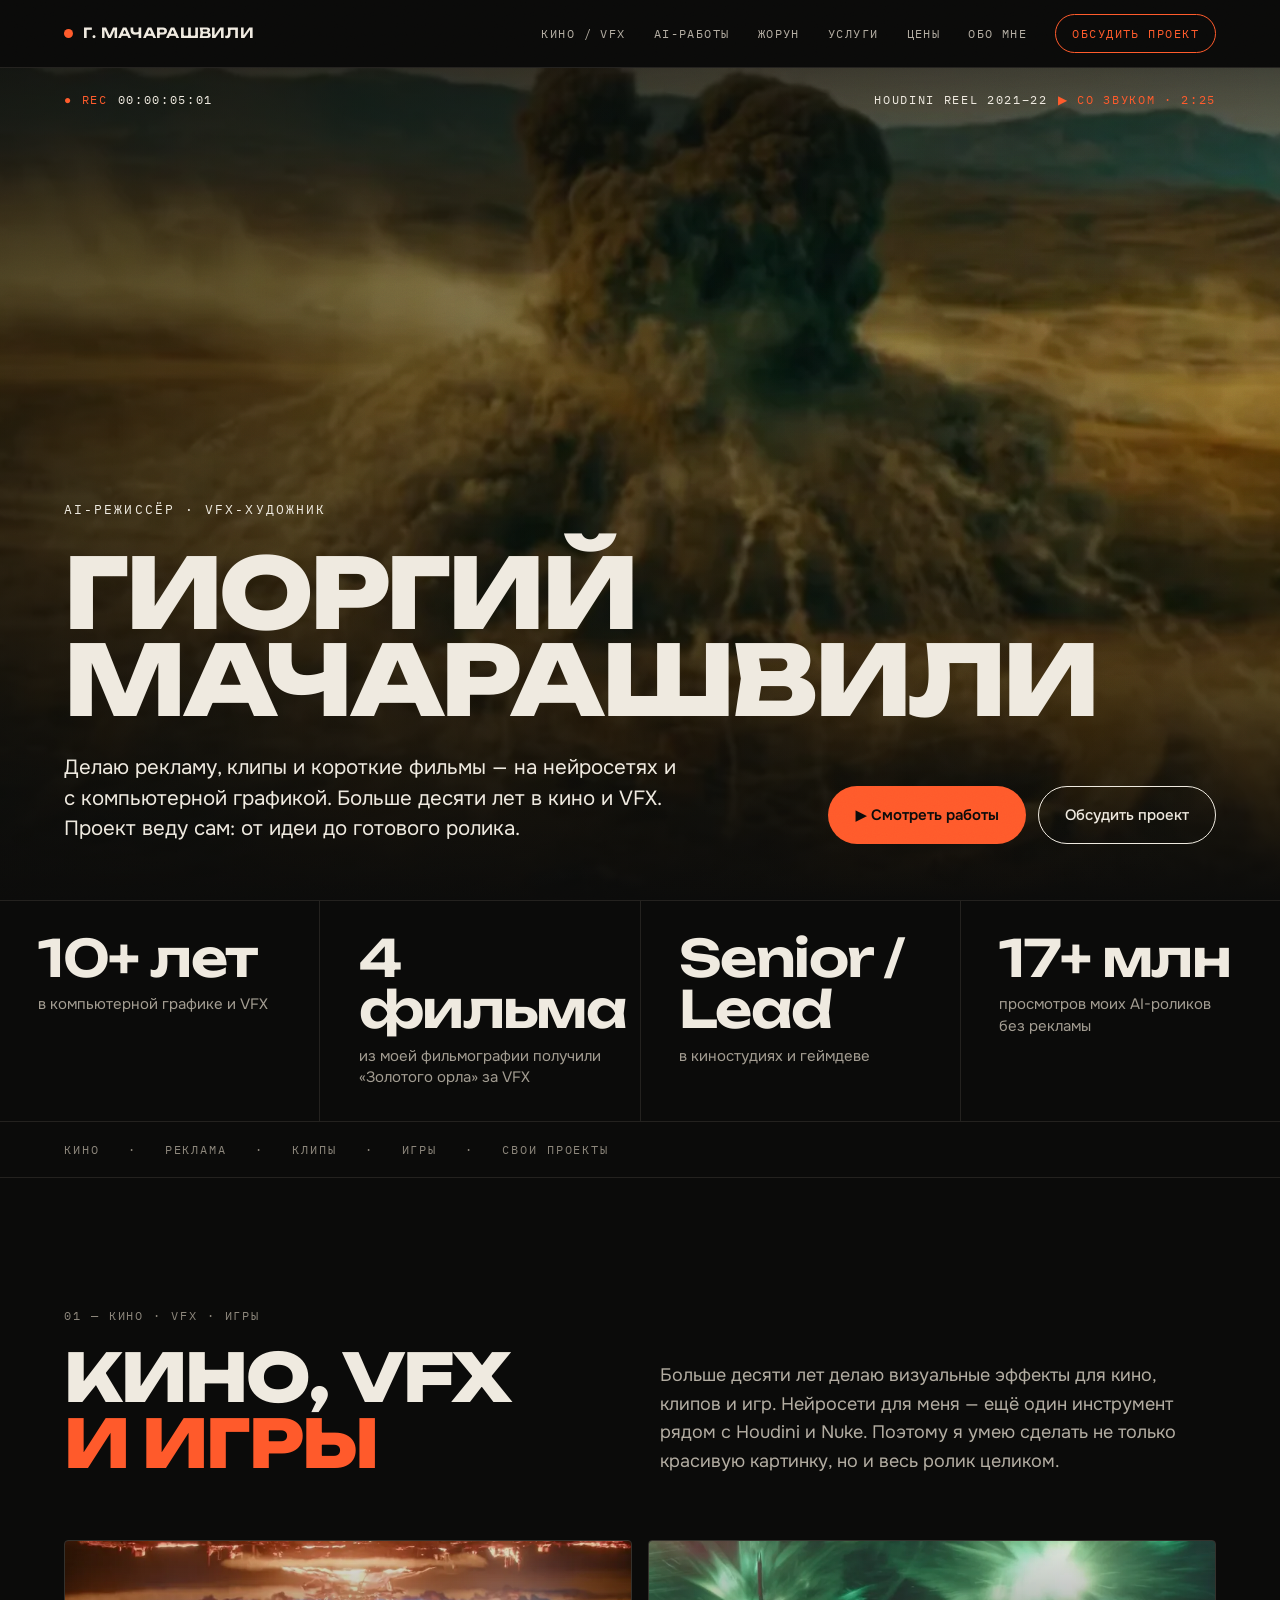
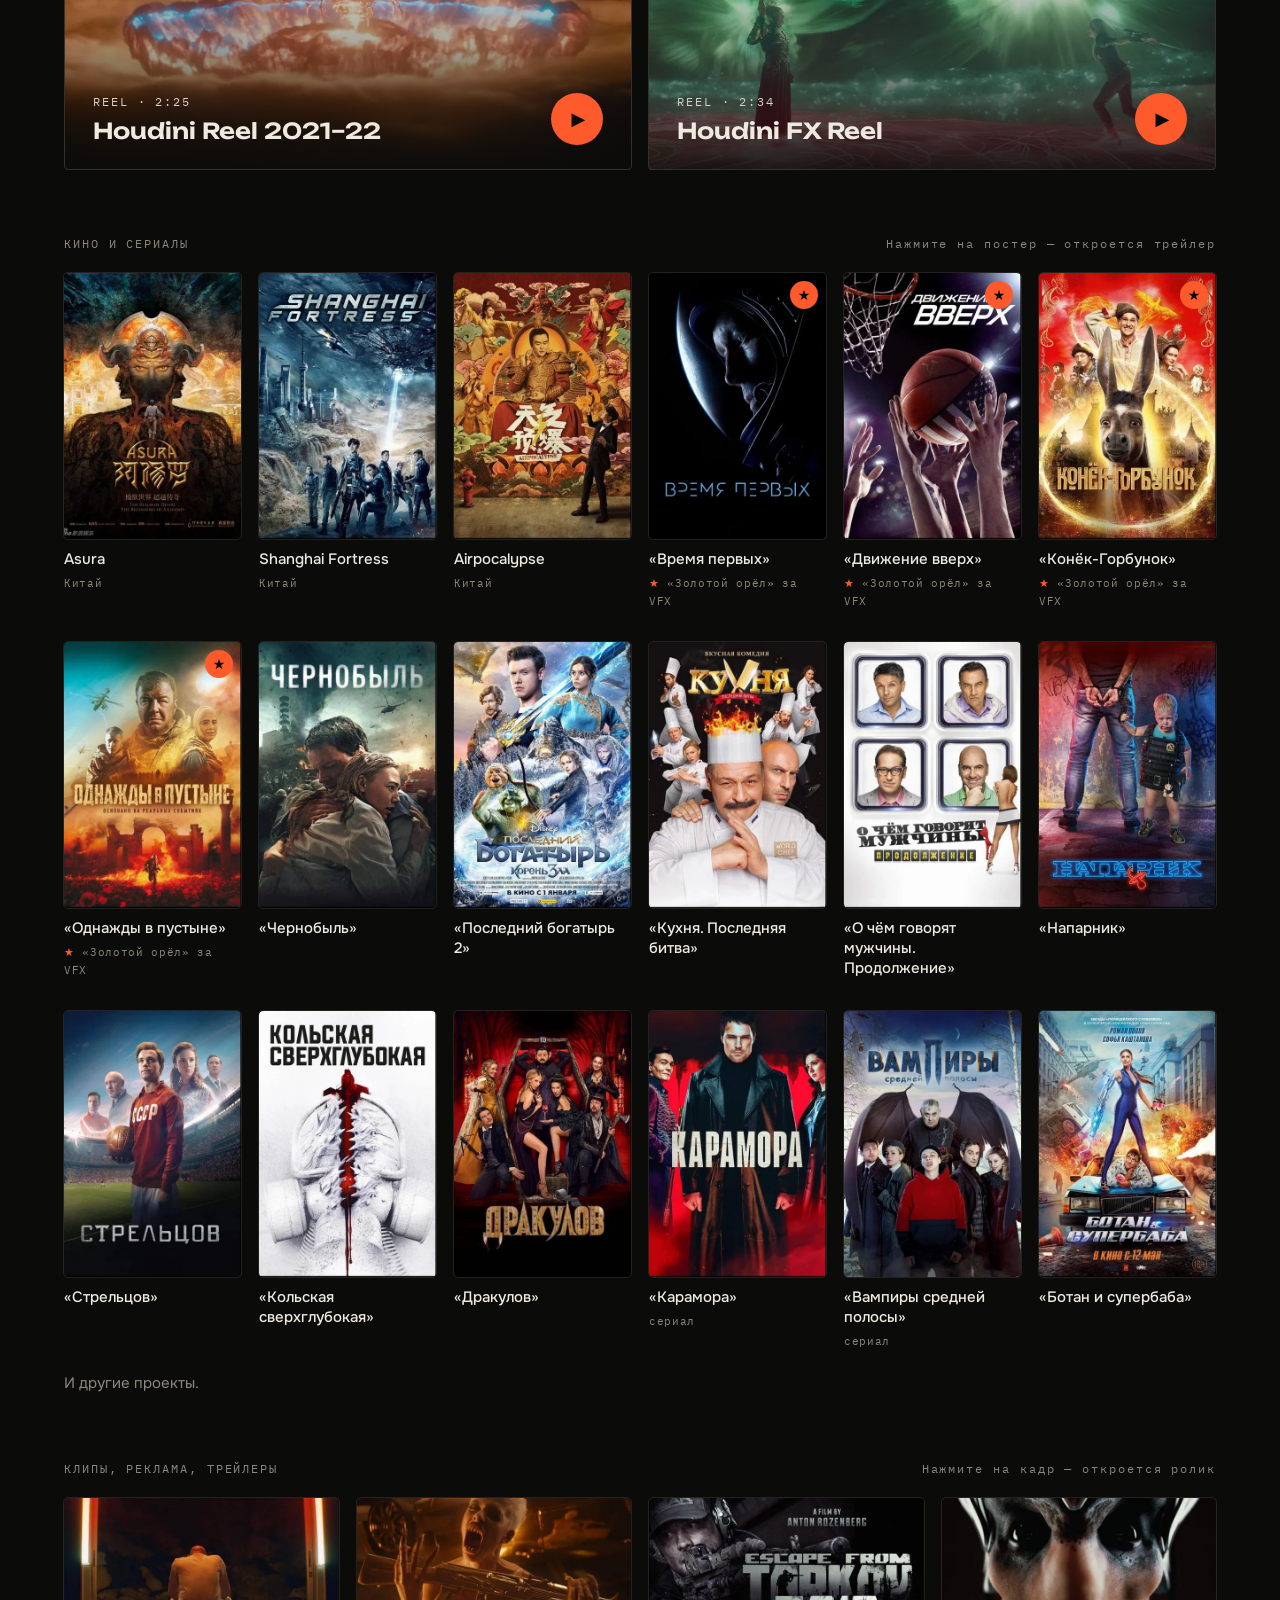
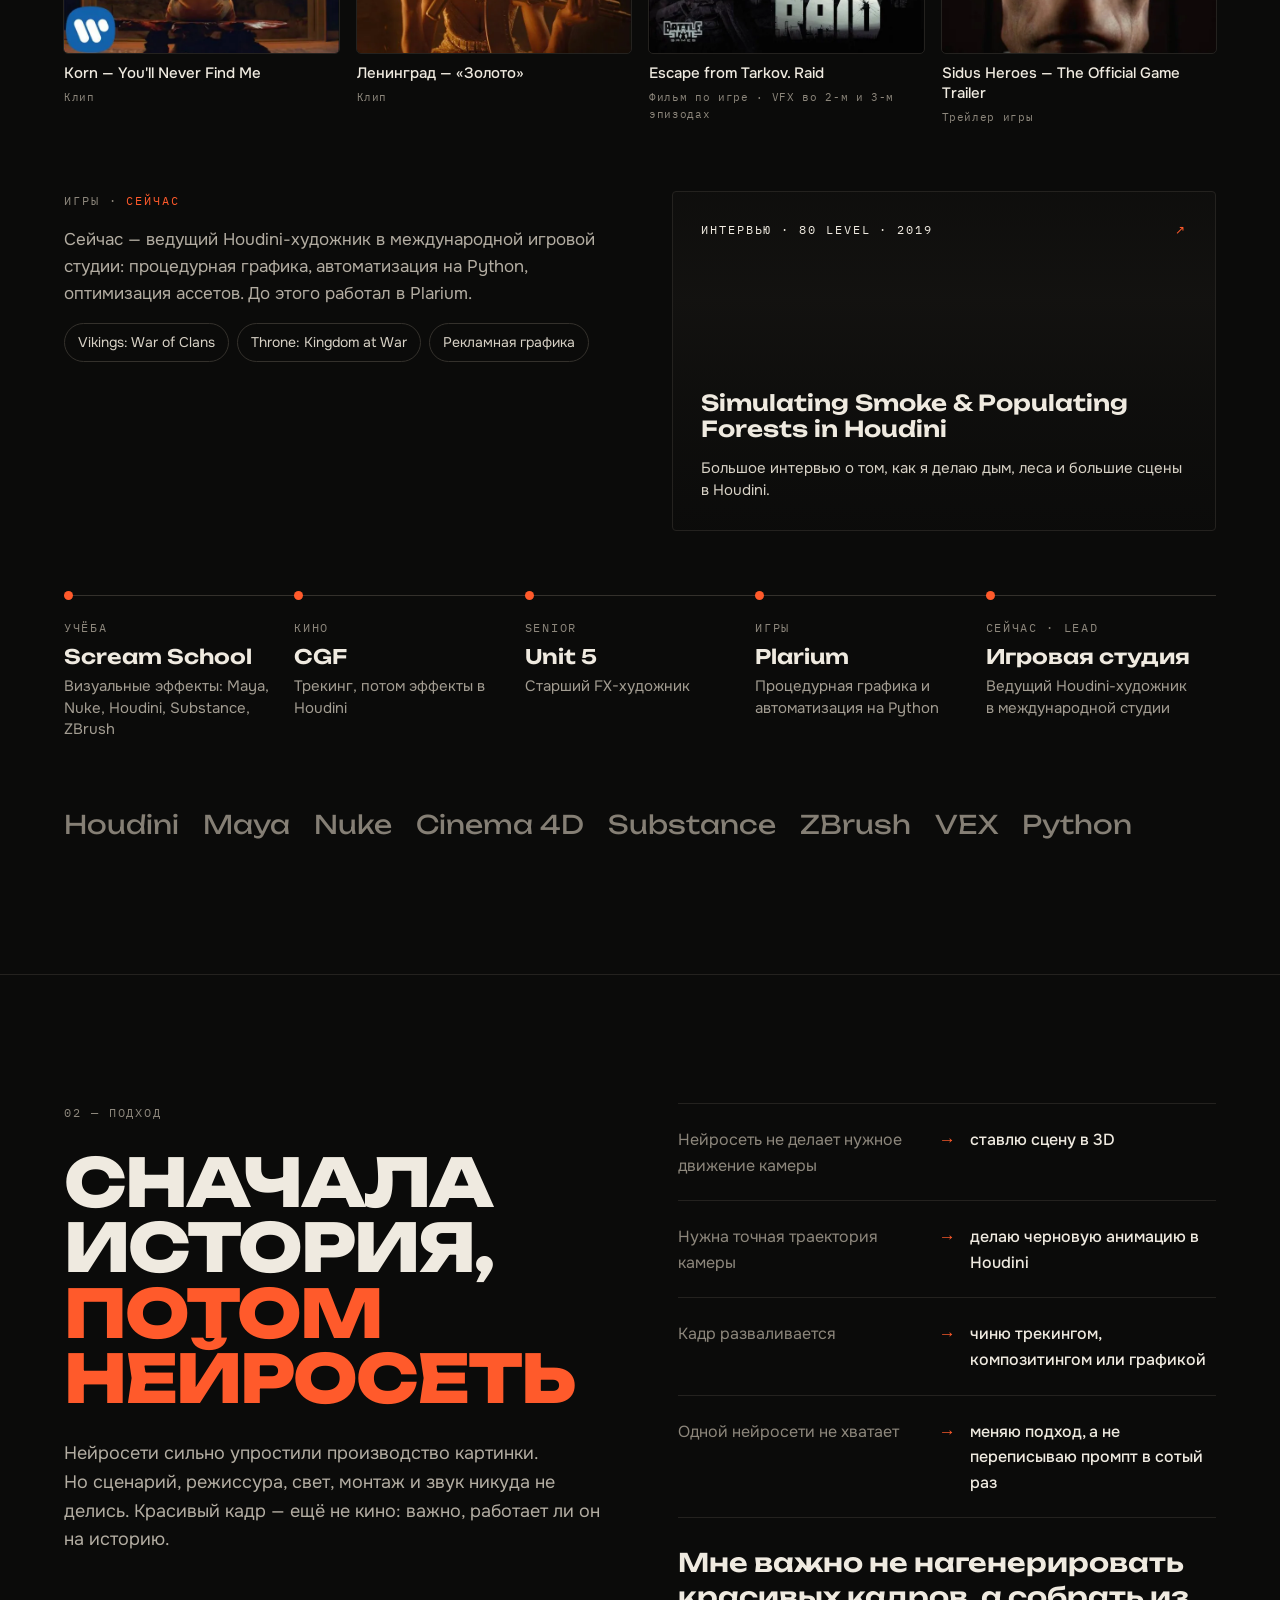
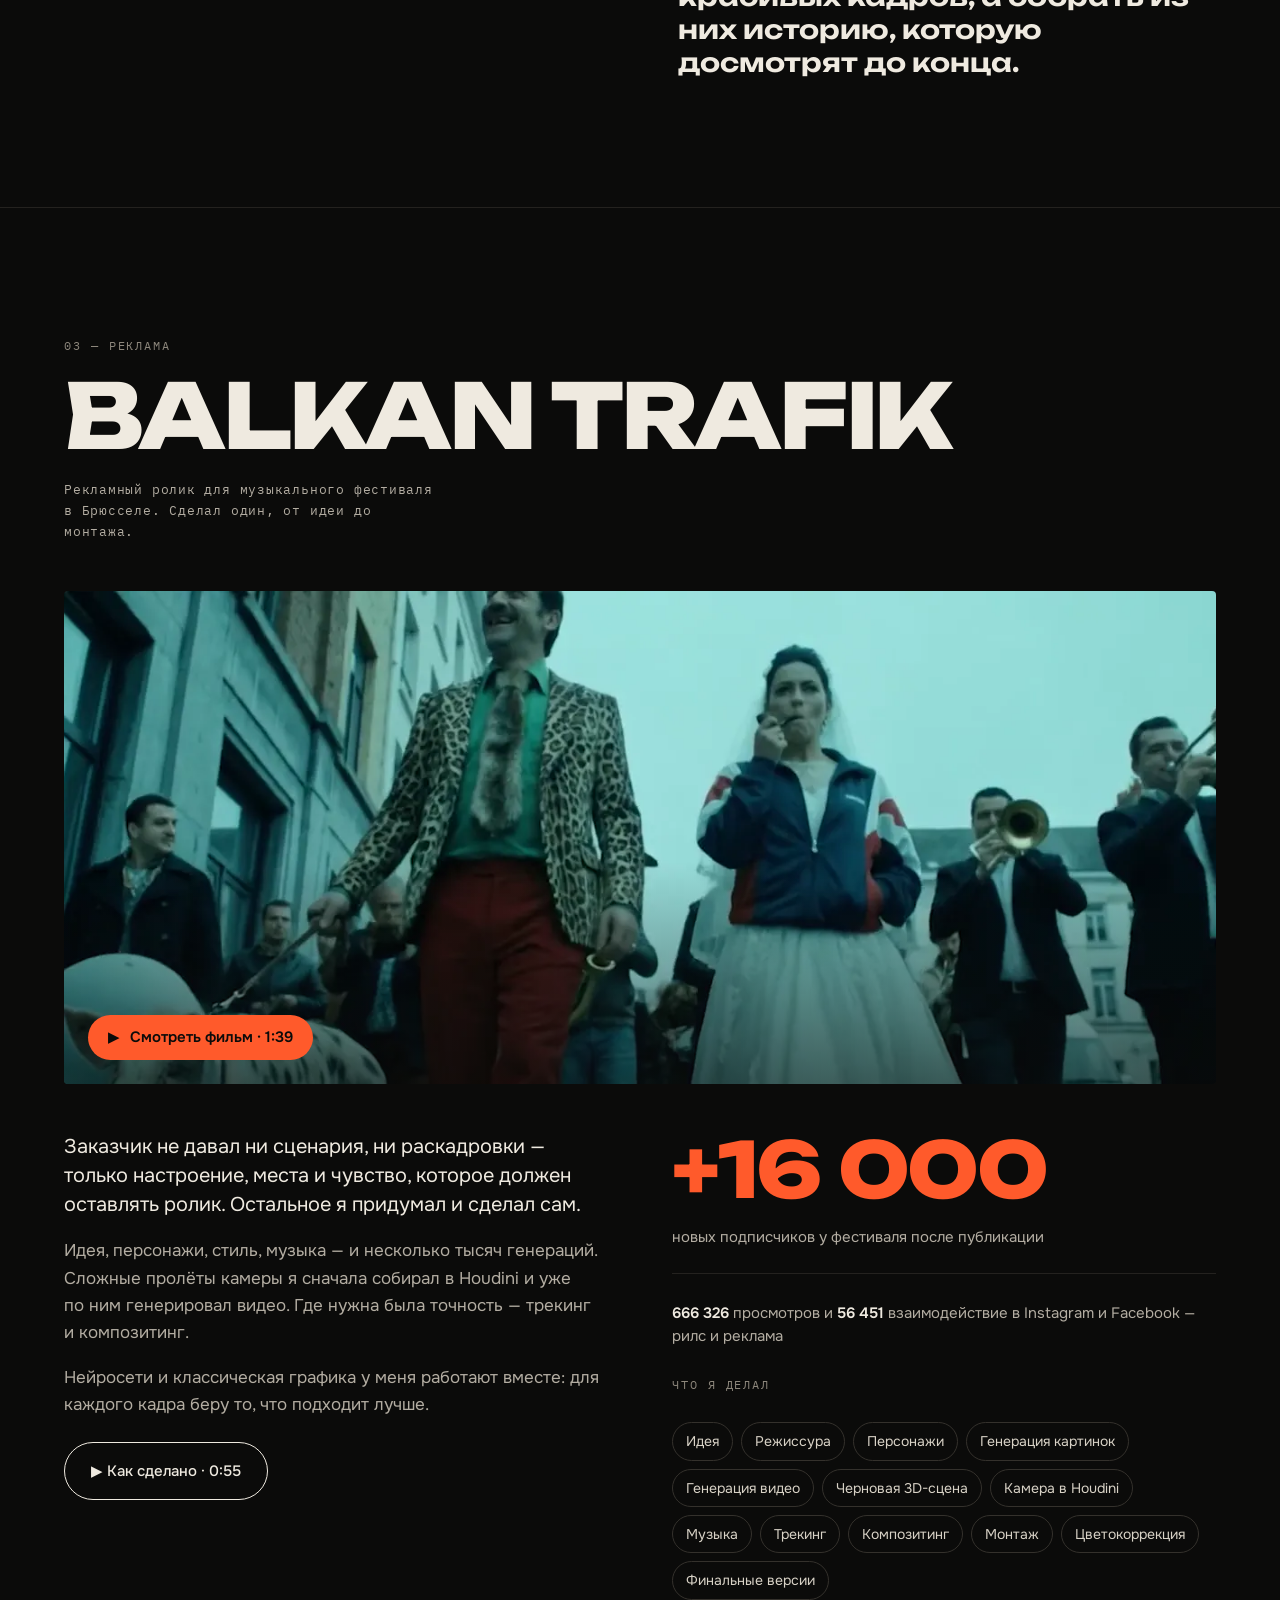
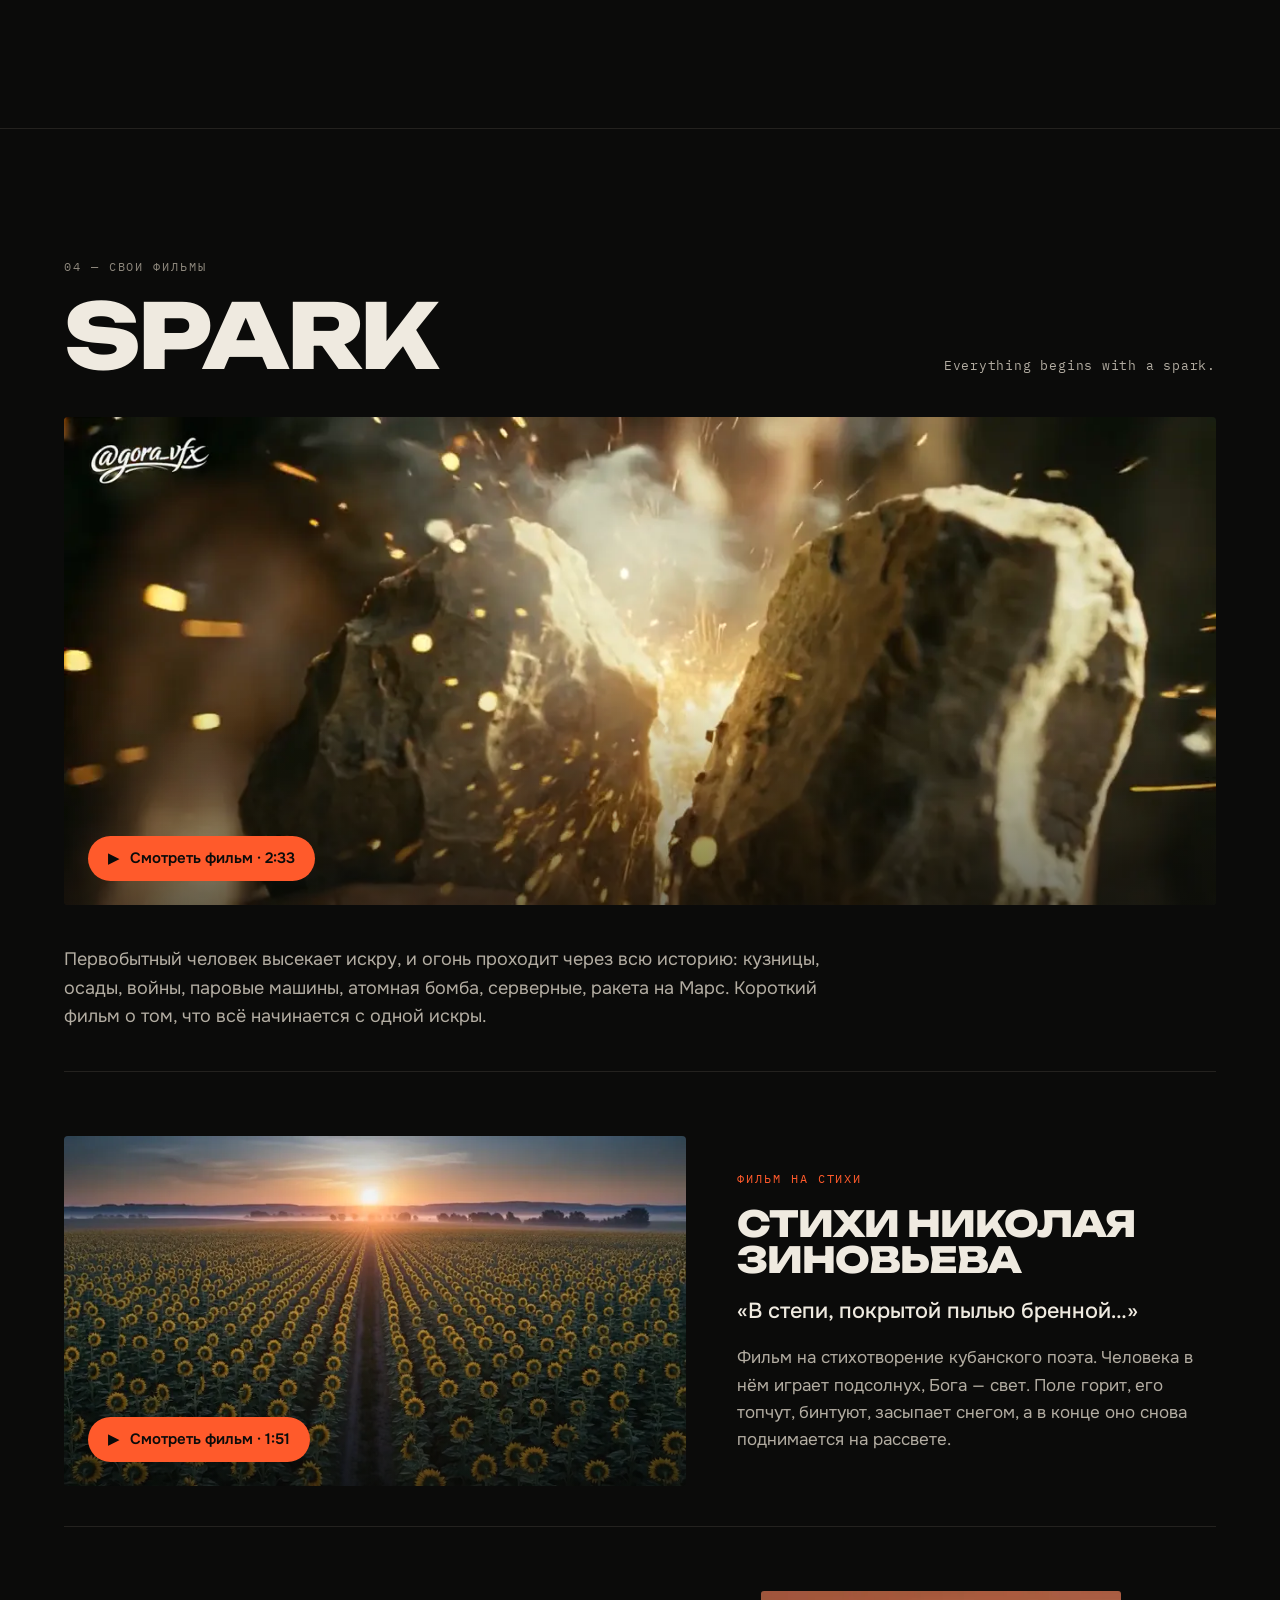
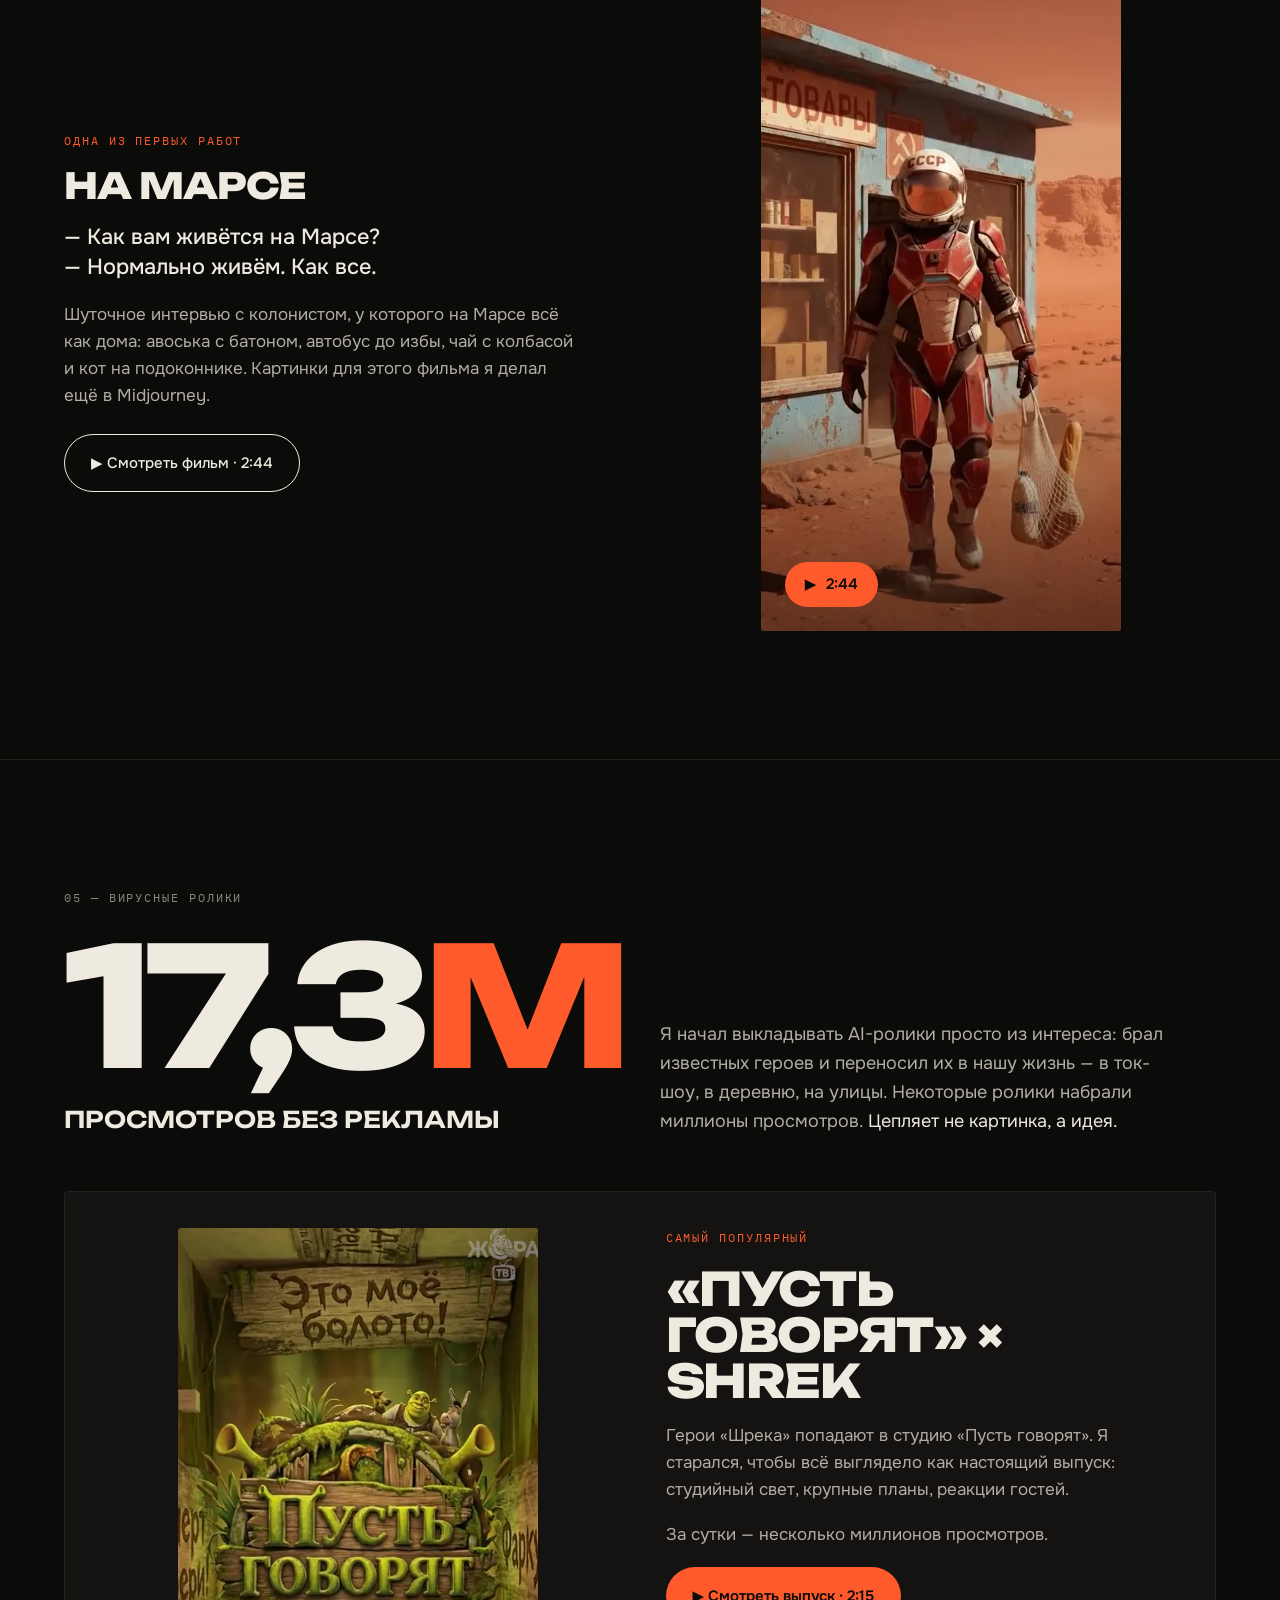
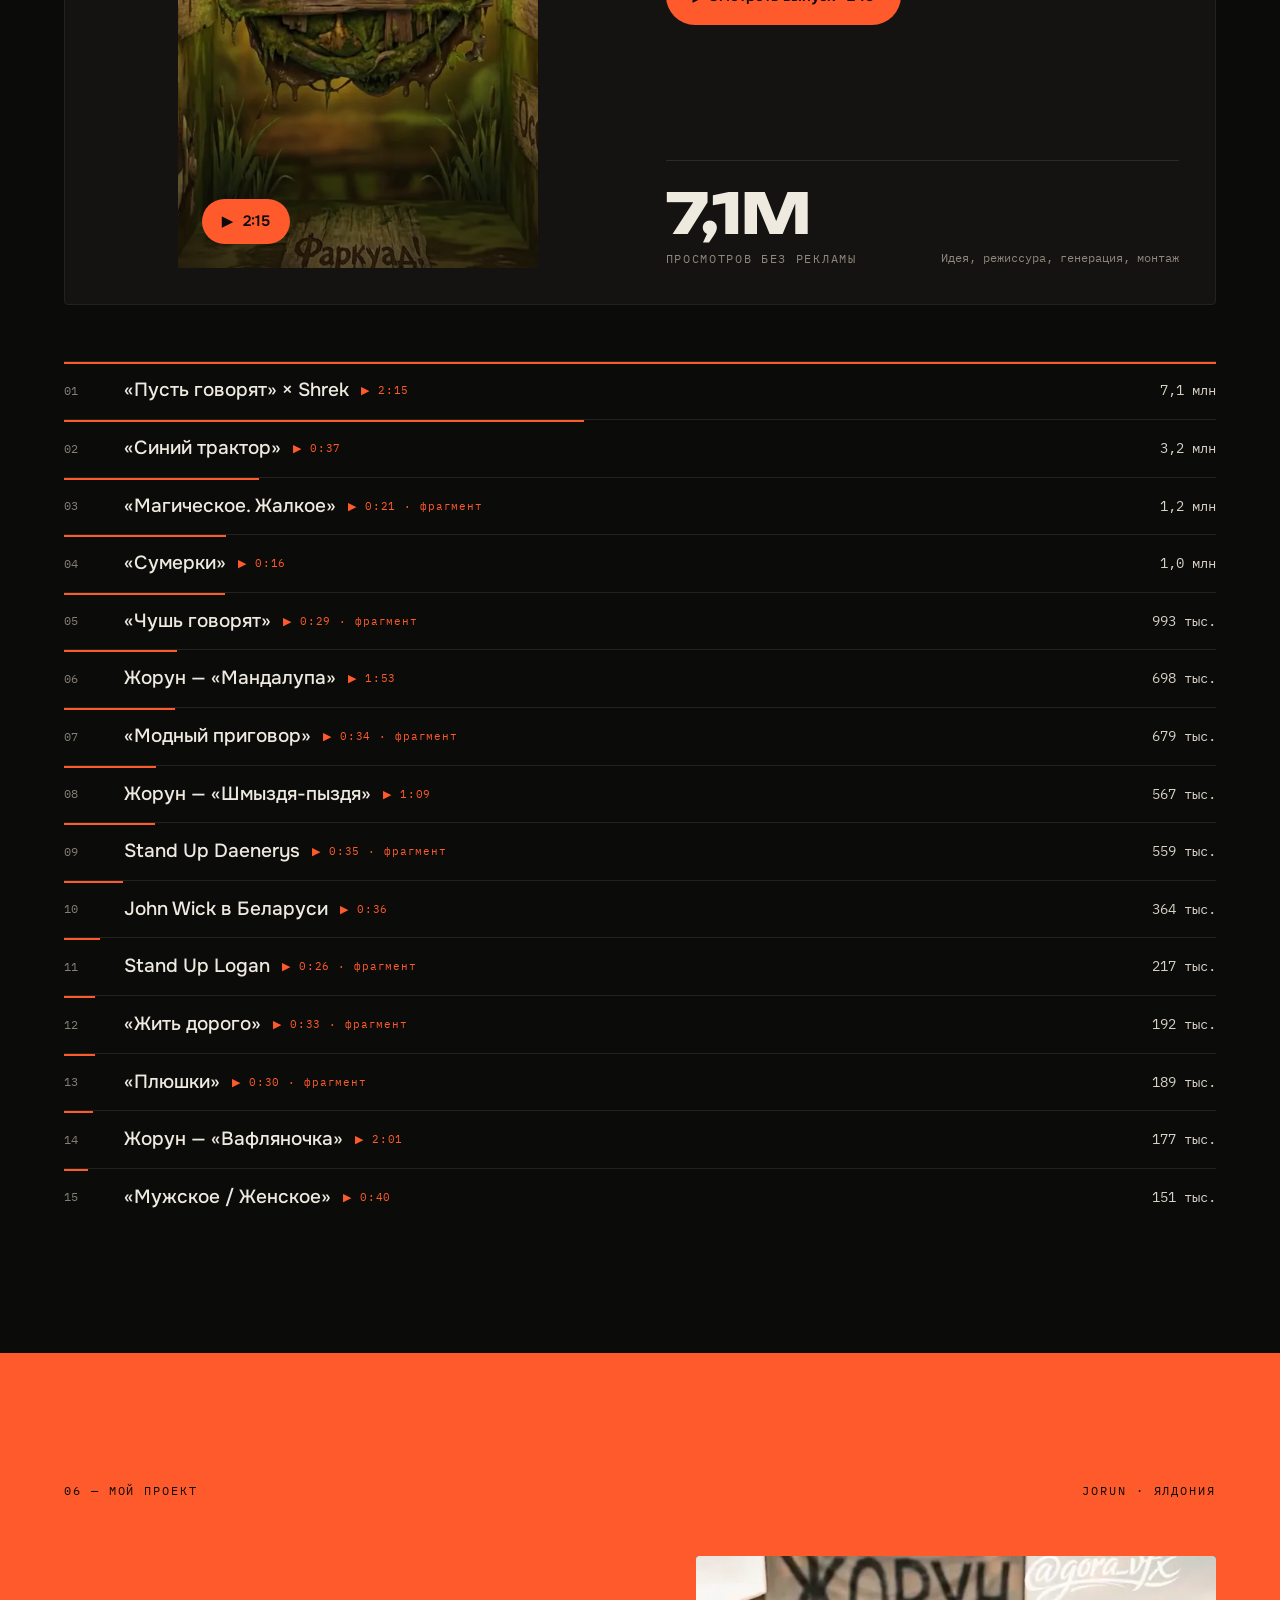
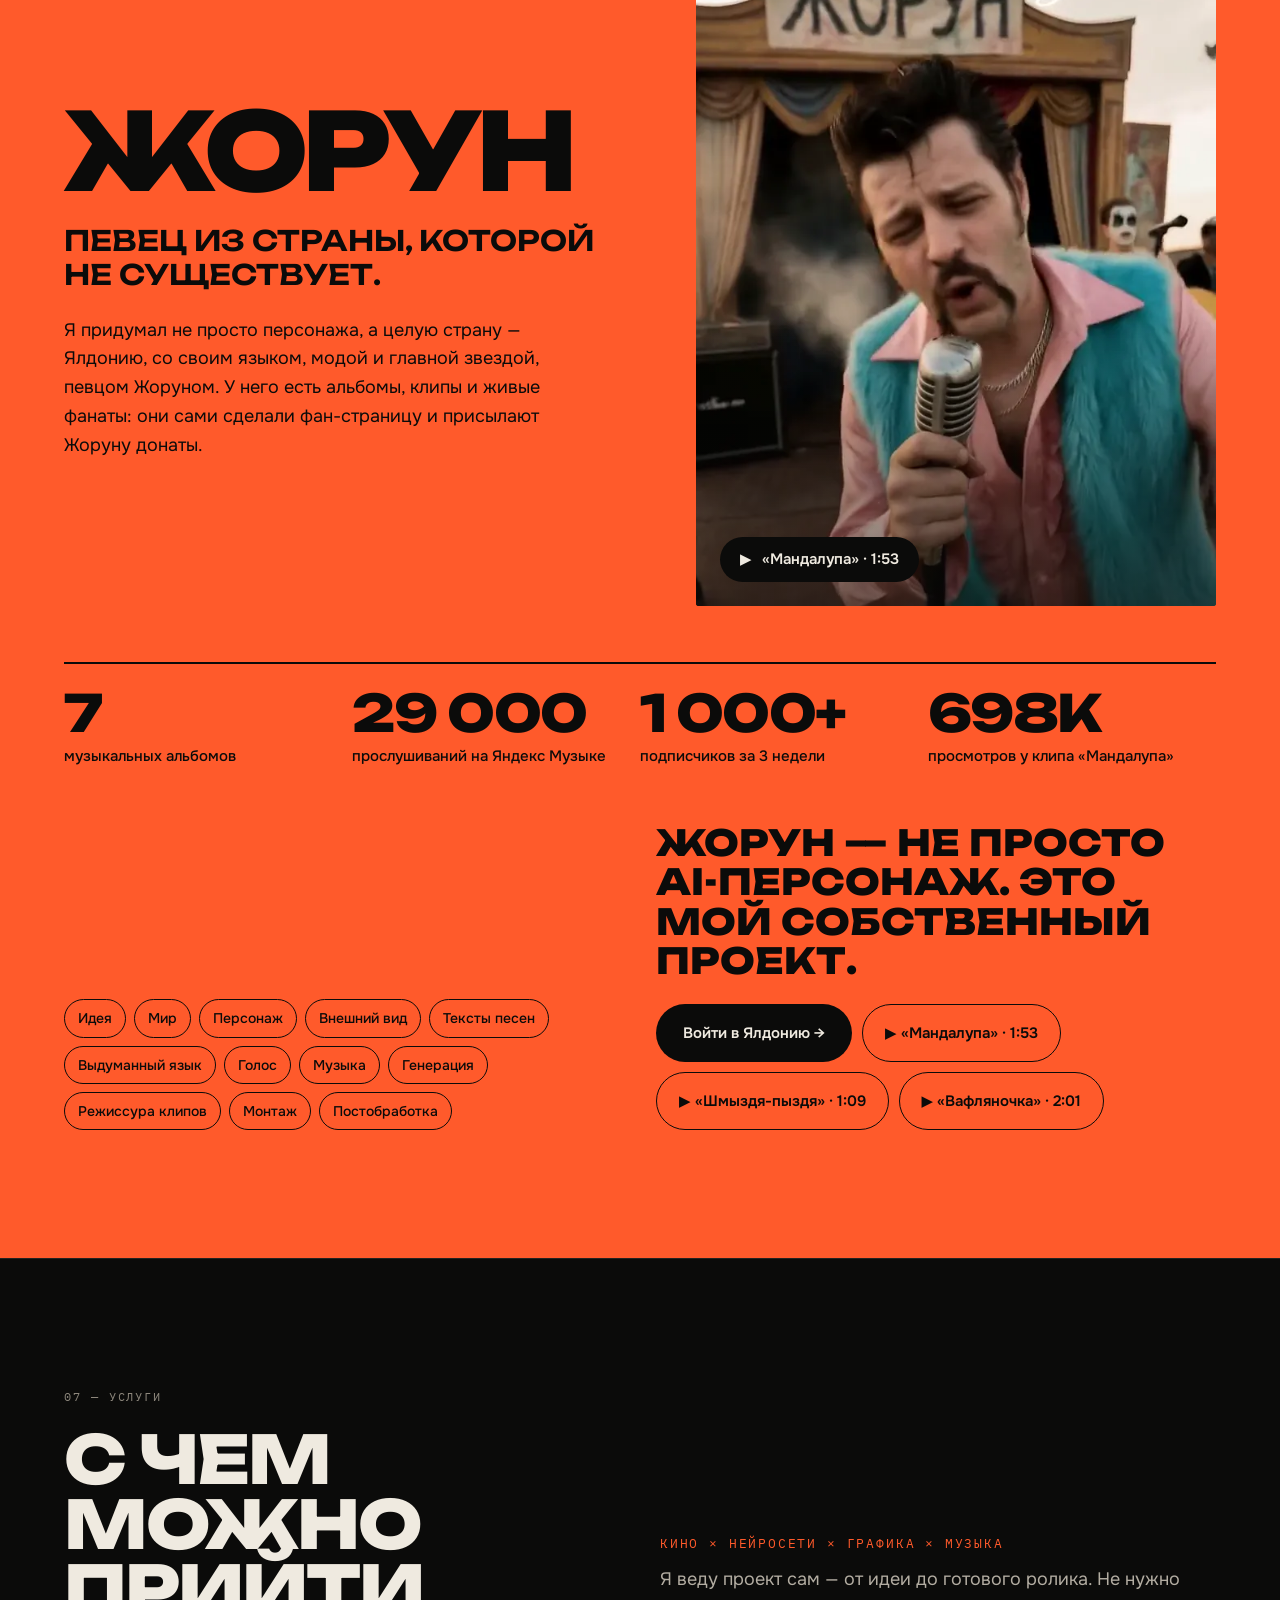
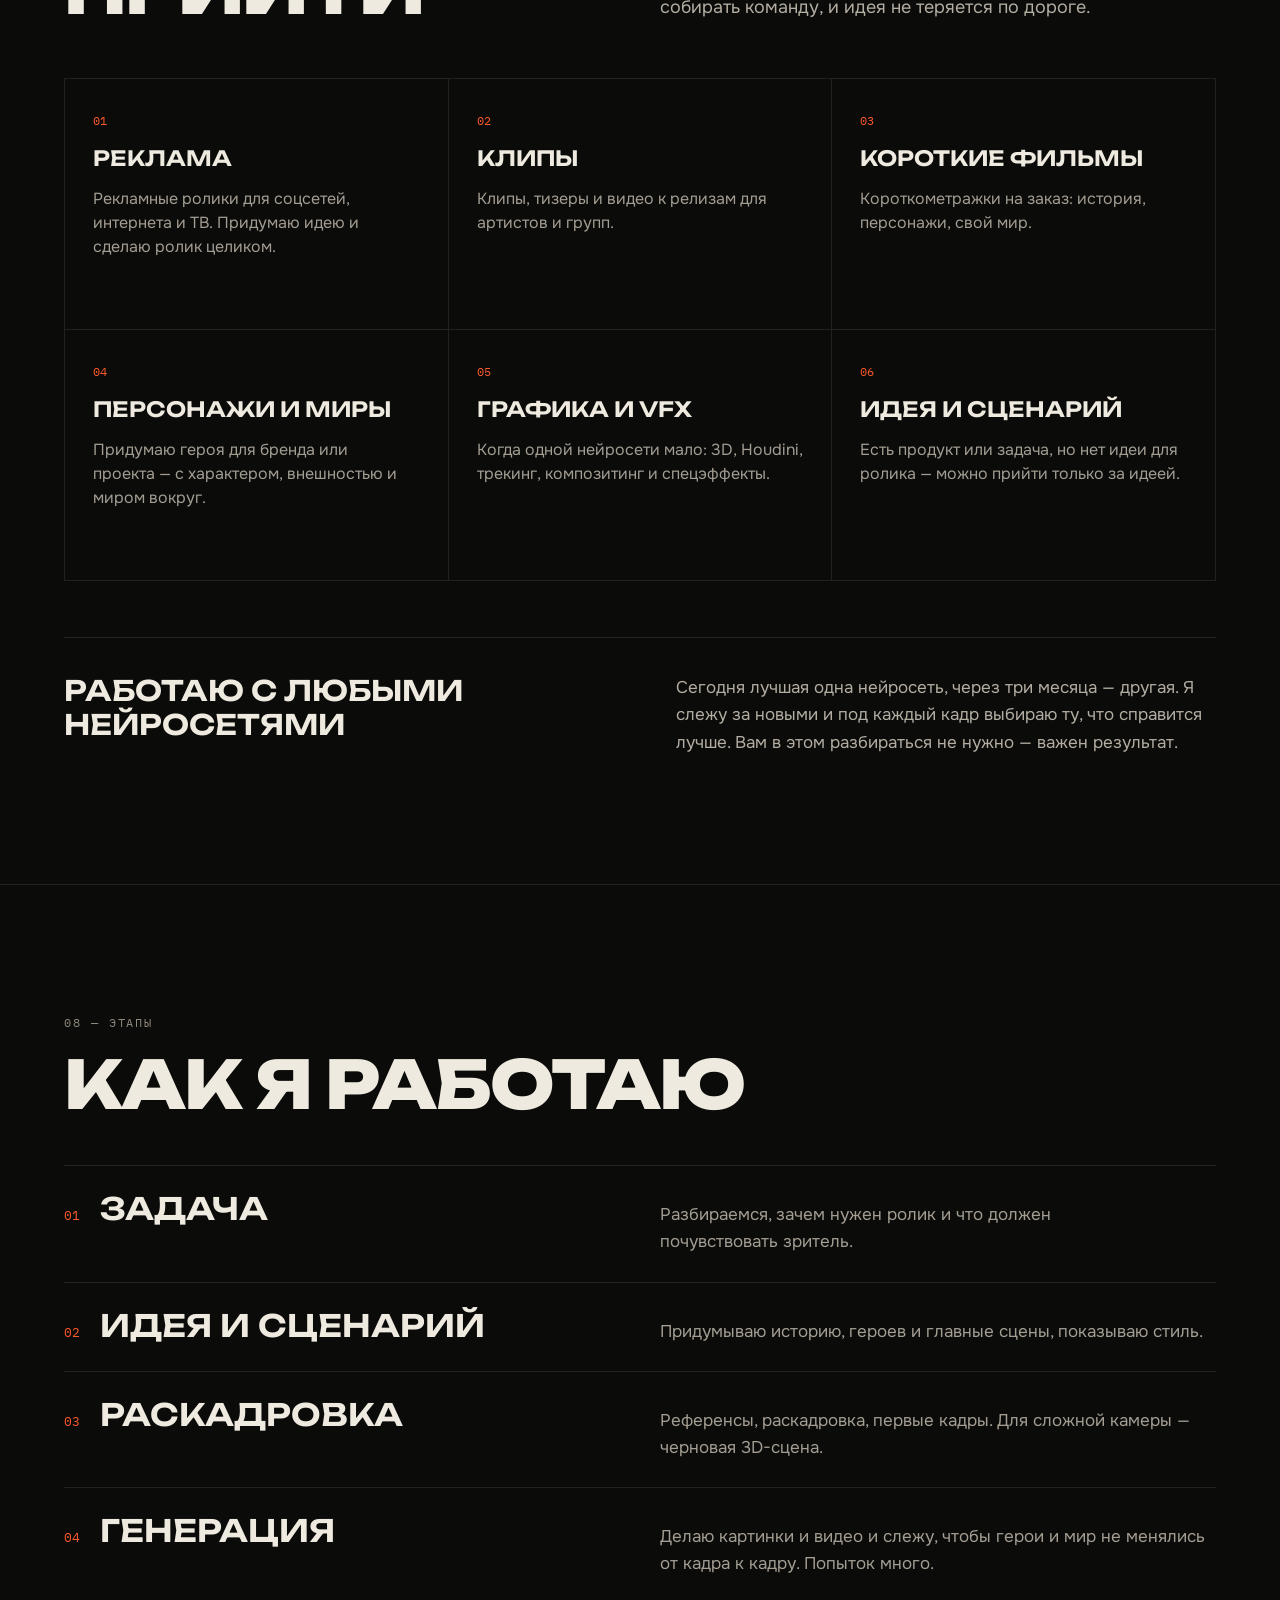
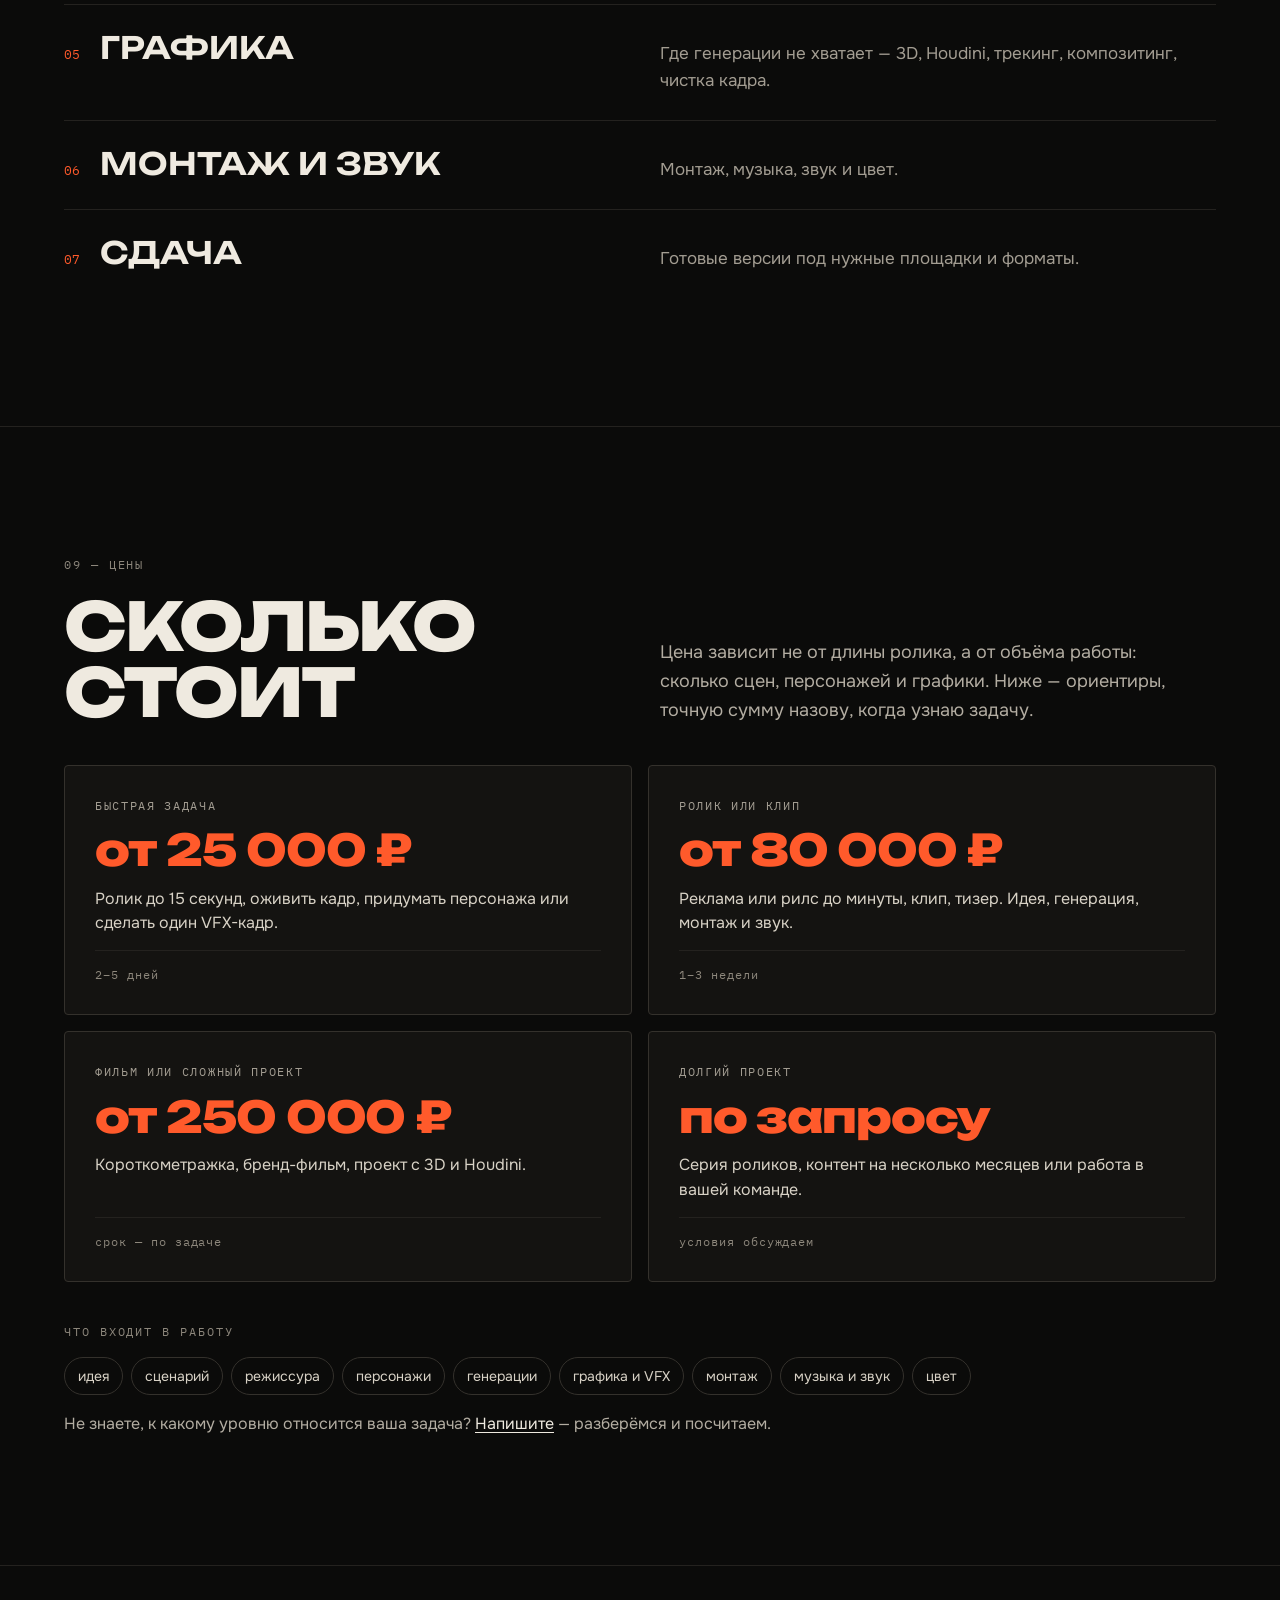
==== index.html @ 5dafe1e2 "«До этого работал в Plarium» вместо «До этого — Plarium» Co-Authored-By: Claude Opus 5.5 <noreply@an" ====
<!DOCTYPE html>
<html lang="ru">
<head>
  <meta charset="utf-8">
  <meta name="viewport" content="width=device-width, initial-scale=1, viewport-fit=cover">
  <title>Гиоргий Мачарашвили — AI-режиссёр и VFX-художник</title>
  <meta name="description" content="Реклама, клипы и короткие фильмы на нейросетях и с компьютерной графикой. Больше 10 лет в кино и VFX, 4 фильма с «Золотым орлом» за визуальные эффекты, 17+ млн просмотров AI-роликов.">
  <link rel="canonical" href="https://goravfx.github.io/">
  <meta name="theme-color" content="#0b0b0a">
  <meta name="author" content="Гиоргий Мачарашвили">

  <meta property="og:type" content="website">
  <meta property="og:site_name" content="Гиоргий Мачарашвили">
  <meta property="og:locale" content="ru_RU">
  <meta property="og:title" content="Гиоргий Мачарашвили — AI-режиссёр и VFX-художник">
  <meta property="og:description" content="Реклама, клипы и короткие фильмы на нейросетях и с компьютерной графикой. Больше 10 лет в кино и VFX, 4 фильма с «Золотым орлом» за визуальные эффекты, 17+ млн просмотров AI-роликов.">
  <meta property="og:url" content="https://goravfx.github.io/">
  <meta property="og:image" content="https://goravfx.github.io/assets/og-cover.jpg?v=2">
  <meta property="og:image:width" content="1200">
  <meta property="og:image:height" content="630">
  <meta property="og:image:alt" content="Гиоргий Мачарашвили — AI-режиссёр, generative filmmaker, VFX artist">
  <meta name="twitter:card" content="summary_large_image">
  <meta name="twitter:image" content="https://goravfx.github.io/assets/og-cover.jpg?v=2">

  <link rel="icon" href="assets/favicon.svg" type="image/svg+xml">
  <link rel="icon" href="assets/favicon-32.png" sizes="32x32" type="image/png">
  <link rel="apple-touch-icon" href="assets/apple-touch-icon.png">

  <link rel="preload" href="assets/fonts/unbounded-cyrillic.woff2" as="font" type="font/woff2" crossorigin>
  <link rel="preload" href="assets/fonts/onest-cyrillic.woff2" as="font" type="font/woff2" crossorigin>
  <link rel="preload" as="image" href="assets/img/hero-wide.webp" media="(min-aspect-ratio: 1/1)">
  <link rel="preload" as="image" href="assets/img/hero-tall.webp" media="(max-aspect-ratio: 1/1)">
  <link rel="stylesheet" href="assets/css/site.css">
  <script>document.documentElement.classList.add('js')</script>
  <script src="assets/js/site.js" defer></script>
  <script type="application/ld+json">{"@context": "https://schema.org", "@type": "Person", "name": "Гиоргий Мачарашвили", "jobTitle": "AI-режиссёр, VFX-художник", "url": "https://goravfx.github.io/", "image": "https://goravfx.github.io/assets/img/portrait.webp", "email": "mailto:gora.vfx@gmail.com", "sameAs": ["https://www.instagram.com/gora_vfx/", "https://t.me/gora_vfx", "https://vimeo.com/user97466918"]}</script>
</head>

<body>
<a class="skip" href="#main">Перейти к содержанию</a>
<div class="grain" aria-hidden="true"></div>

<header class="site-header">
  <a class="brand" href="#top" aria-label="Гиоргий Мачарашвили — на главную">
    <span class="brand-dot" aria-hidden="true"></span>
    <span>Г. МАЧАРАШВИЛИ</span>
  </a>
  <button class="menu-btn" type="button" aria-expanded="false" aria-controls="site-nav">
    <span class="menu-label">Меню</span><span class="menu-icon" aria-hidden="true"></span>
  </button>
  <nav class="nav" id="site-nav" aria-label="Разделы сайта">
    <a href="#vfx">Кино / VFX</a>
    <a href="#work">AI-работы</a>
    <a href="#jorun">Жорун</a>
    <a href="#services">Услуги</a>
    <a href="#pricing">Цены</a>
    <a href="about/">Обо мне</a>
    <a class="nav-cta" href="#contact">Обсудить проект</a>
  </nav>
</header>

<main id="main">

<section class="hero" id="top" aria-labelledby="hero-title">
  <div class="hero-media" aria-hidden="true">
    <picture>
      <source media="(max-aspect-ratio: 1/1)" srcset="assets/img/hero-tall.webp">
      <img class="hero-poster" src="assets/img/hero-wide.webp" width="1600" height="666" alt="" fetchpriority="high">
    </picture>
    <video class="hero-video" muted loop playsinline preload="none" tabindex="-1"
           data-wide="assets/video/hero-wide.mp4" data-tall="assets/video/hero-tall.mp4"></video>
  </div>
  <div class="hero-shade" aria-hidden="true"></div>
  <div class="hero-top">
    <span class="rec" aria-hidden="true"><span class="acc">● REC</span><span class="tc" data-tc>00:00:00:00</span></span>
    <a class="hero-reel" href="assets/video/reel-2021.mp4" data-play data-w="1280" data-h="720" data-title="Houdini Reel 2021–22" data-poster="assets/img/reel-2021.webp"><span>HOUDINI REEL 2021–22</span><span class="acc">▶ СО ЗВУКОМ · 2:25</span></a>
  </div>
  <div class="hero-body">
    <p class="hero-eyebrow">AI-РЕЖИССЁР · VFX-ХУДОЖНИК</p>
    <h1 class="hero-title" id="hero-title">Гиоргий<br>Мачарашвили</h1>
    <div class="hero-row">
      <p class="hero-lead">Делаю рекламу, клипы и короткие фильмы — на нейросетях и с компьютерной графикой. Больше десяти лет в кино и VFX. Проект веду сам: от идеи до готового ролика.</p>
      <div class="btns">
        <a class="btn btn-accent" href="#vfx">▶ Смотреть работы</a>
        <a class="btn btn-line" href="#contact">Обсудить проект</a>
      </div>
    </div>
  </div>
</section>


<section class="stats" aria-label="Ключевые цифры">
  <div class="stat">
    <div class="stat-n">10+ лет</div>
    <div class="stat-t">в компьютерной графике и VFX</div>
  </div>
  <div class="stat">
    <div class="stat-n">4 фильма</div>
    <div class="stat-t">из моей фильмографии получили «Золотого орла» за VFX</div>
  </div>
  <div class="stat">
    <div class="stat-n">Senior / Lead</div>
    <div class="stat-t">в киностудиях и геймдеве</div>
  </div>
  <div class="stat">
    <div class="stat-n">17+ млн</div>
    <div class="stat-t">просмотров моих AI-роликов без рекламы</div>
  </div>
</section>
<p class="disciplines"><span>Кино</span><span aria-hidden="true">·</span><span>Реклама</span><span aria-hidden="true">·</span><span>Клипы</span><span aria-hidden="true">·</span><span>Игры</span><span aria-hidden="true">·</span><span>Свои проекты</span></p>


<section class="section stack vfx" id="vfx" aria-labelledby="vfx-title">
  <div class="grid-420 sec-head">
    <div class="stack">
      <p class="eyebrow">01 — Кино · VFX · игры</p>
      <h2 class="h2" id="vfx-title">Кино, VFX <span class="acc">и игры</span></h2>
    </div>
    <p class="lead">Больше десяти лет делаю визуальные эффекты для кино, клипов и игр. Нейросети для меня — ещё один инструмент рядом с Houdini и Nuke. Поэтому я умею сделать не только красивую картинку, но и весь ролик целиком.</p>
  </div>

  <div class="reels">
    <a class="reel" href="assets/video/reel-2021.mp4" data-play data-w="1280" data-h="720" data-title="Houdini Reel 2021–22" data-poster="assets/img/reel-2021.webp" style="background-image:linear-gradient(180deg,rgba(11,11,10,.1) 0%,rgba(11,11,10,.35) 45%,rgba(11,11,10,.92) 100%),url('assets/img/reel-2021-card.webp')">
      <span class="reel-text"><span class="reel-label">REEL · 2:25</span><span class="reel-title">Houdini Reel 2021–22</span></span>
      <span class="reel-icon" aria-hidden="true">▶</span>
    </a>
    <a class="reel" href="assets/video/reel-fx.mp4" data-play data-w="1280" data-h="720" data-title="Houdini FX Reel" data-poster="assets/img/reel-fx.webp" style="background-image:linear-gradient(180deg,rgba(11,11,10,.1) 0%,rgba(11,11,10,.35) 45%,rgba(11,11,10,.92) 100%),url('assets/img/reel-fx-card.webp')">
      <span class="reel-text"><span class="reel-label">REEL · 2:34</span><span class="reel-title">Houdini FX Reel</span></span>
      <span class="reel-icon" aria-hidden="true">▶</span>
    </a>
  </div>

  <div class="stack col-gap-20">
    <div class="list-head"><h3>Кино и сериалы</h3><span>Нажмите на постер — откроется трейлер</span></div>
    <ul class="posters">
      <li>
        <a class="poster" href="https://www.youtube.com/watch?v=K_1woWIoiww" target="_blank" rel="noopener" aria-label="Asura — трейлер на YouTube">
          <span class="poster-img">
            <img src="assets/img/posters/asura.webp" width="400" height="600" loading="lazy" decoding="async" alt="Постер: Asura">
            
            <span class="poster-play" aria-hidden="true">▶ Трейлер</span>
          </span>
          <span class="poster-t">Asura</span>
          <span class="poster-meta">Китай</span>
        </a>
      </li>
      <li>
        <a class="poster" href="https://www.youtube.com/watch?v=LVVlSIrpoak" target="_blank" rel="noopener" aria-label="Shanghai Fortress — трейлер на YouTube">
          <span class="poster-img">
            <img src="assets/img/posters/shanghai-fortress.webp" width="400" height="600" loading="lazy" decoding="async" alt="Постер: Shanghai Fortress">
            
            <span class="poster-play" aria-hidden="true">▶ Трейлер</span>
          </span>
          <span class="poster-t">Shanghai Fortress</span>
          <span class="poster-meta">Китай</span>
        </a>
      </li>
      <li>
        <a class="poster" href="https://www.youtube.com/watch?v=-WCiLGeYeCY" target="_blank" rel="noopener" aria-label="Airpocalypse — трейлер на YouTube">
          <span class="poster-img">
            <img src="assets/img/posters/airpocalypse.webp" width="400" height="600" loading="lazy" decoding="async" alt="Постер: Airpocalypse">
            
            <span class="poster-play" aria-hidden="true">▶ Трейлер</span>
          </span>
          <span class="poster-t">Airpocalypse</span>
          <span class="poster-meta">Китай</span>
        </a>
      </li>
      <li>
        <a class="poster" href="https://www.youtube.com/watch?v=mvsYJgqsuNc" target="_blank" rel="noopener" aria-label="«Время первых» — трейлер на YouTube">
          <span class="poster-img">
            <img src="assets/img/posters/vremya-pervyh.webp" width="400" height="600" loading="lazy" decoding="async" alt="Постер: «Время первых»">
            <span class="poster-star" aria-hidden="true">★</span>
            <span class="poster-play" aria-hidden="true">▶ Трейлер</span>
          </span>
          <span class="poster-t">«Время первых»</span>
          <span class="poster-meta"><span class="acc">★</span> «Золотой орёл» за VFX</span>
        </a>
      </li>
      <li>
        <a class="poster" href="https://www.youtube.com/watch?v=ymVkoLUZ118" target="_blank" rel="noopener" aria-label="«Движение вверх» — трейлер на YouTube">
          <span class="poster-img">
            <img src="assets/img/posters/dvizhenie-vverh.webp" width="400" height="600" loading="lazy" decoding="async" alt="Постер: «Движение вверх»">
            <span class="poster-star" aria-hidden="true">★</span>
            <span class="poster-play" aria-hidden="true">▶ Трейлер</span>
          </span>
          <span class="poster-t">«Движение вверх»</span>
          <span class="poster-meta"><span class="acc">★</span> «Золотой орёл» за VFX</span>
        </a>
      </li>
      <li>
        <a class="poster" href="https://www.youtube.com/watch?v=vFlfBfIADOg" target="_blank" rel="noopener" aria-label="«Конёк-Горбунок» — трейлер на YouTube">
          <span class="poster-img">
            <img src="assets/img/posters/konek-gorbunok.webp" width="400" height="600" loading="lazy" decoding="async" alt="Постер: «Конёк-Горбунок»">
            <span class="poster-star" aria-hidden="true">★</span>
            <span class="poster-play" aria-hidden="true">▶ Трейлер</span>
          </span>
          <span class="poster-t">«Конёк-Горбунок»</span>
          <span class="poster-meta"><span class="acc">★</span> «Золотой орёл» за VFX</span>
        </a>
      </li>
      <li>
        <a class="poster" href="https://www.youtube.com/watch?v=25tmxMtibm4" target="_blank" rel="noopener" aria-label="«Однажды в пустыне» — трейлер на YouTube">
          <span class="poster-img">
            <img src="assets/img/posters/odnazhdy-v-pustyne.webp" width="400" height="600" loading="lazy" decoding="async" alt="Постер: «Однажды в пустыне»">
            <span class="poster-star" aria-hidden="true">★</span>
            <span class="poster-play" aria-hidden="true">▶ Трейлер</span>
          </span>
          <span class="poster-t">«Однажды в пустыне»</span>
          <span class="poster-meta"><span class="acc">★</span> «Золотой орёл» за VFX</span>
        </a>
      </li>
      <li>
        <a class="poster" href="https://www.youtube.com/watch?v=YNfwKanOfhs" target="_blank" rel="noopener" aria-label="«Чернобыль» — трейлер на YouTube">
          <span class="poster-img">
            <img src="assets/img/posters/chernobyl.webp" width="400" height="600" loading="lazy" decoding="async" alt="Постер: «Чернобыль»">
            
            <span class="poster-play" aria-hidden="true">▶ Трейлер</span>
          </span>
          <span class="poster-t">«Чернобыль»</span>
          
        </a>
      </li>
      <li>
        <a class="poster" href="https://www.youtube.com/watch?v=H0t9bgapxPk" target="_blank" rel="noopener" aria-label="«Последний богатырь 2» — трейлер на YouTube">
          <span class="poster-img">
            <img src="assets/img/posters/posledniy-bogatyr-2.webp" width="400" height="600" loading="lazy" decoding="async" alt="Постер: «Последний богатырь 2»">
            
            <span class="poster-play" aria-hidden="true">▶ Трейлер</span>
          </span>
          <span class="poster-t">«Последний богатырь 2»</span>
          
        </a>
      </li>
      <li>
        <a class="poster" href="https://www.youtube.com/watch?v=wzbYfn9Uaq4" target="_blank" rel="noopener" aria-label="«Кухня. Последняя битва» — трейлер на YouTube">
          <span class="poster-img">
            <img src="assets/img/posters/kuhnya.webp" width="400" height="600" loading="lazy" decoding="async" alt="Постер: «Кухня. Последняя битва»">
            
            <span class="poster-play" aria-hidden="true">▶ Трейлер</span>
          </span>
          <span class="poster-t">«Кухня. Последняя битва»</span>
          
        </a>
      </li>
      <li>
        <a class="poster" href="https://www.youtube.com/watch?v=jDyPOlTcOIs" target="_blank" rel="noopener" aria-label="«О чём говорят мужчины. Продолжение» — трейлер на YouTube">
          <span class="poster-img">
            <img src="assets/img/posters/o-chem-govoryat-muzhchiny.webp" width="400" height="600" loading="lazy" decoding="async" alt="Постер: «О чём говорят мужчины. Продолжение»">
            
            <span class="poster-play" aria-hidden="true">▶ Трейлер</span>
          </span>
          <span class="poster-t">«О чём говорят мужчины. Продолжение»</span>
          
        </a>
      </li>
      <li>
        <a class="poster" href="https://www.youtube.com/watch?v=lYI3QMD7fVM" target="_blank" rel="noopener" aria-label="«Напарник» — трейлер на YouTube">
          <span class="poster-img">
            <img src="assets/img/posters/naparnik.webp" width="400" height="600" loading="lazy" decoding="async" alt="Постер: «Напарник»">
            
            <span class="poster-play" aria-hidden="true">▶ Трейлер</span>
          </span>
          <span class="poster-t">«Напарник»</span>
          
        </a>
      </li>
      <li>
        <a class="poster" href="https://www.youtube.com/watch?v=FQwgo0GBjGQ" target="_blank" rel="noopener" aria-label="«Стрельцов» — трейлер на YouTube">
          <span class="poster-img">
            <img src="assets/img/posters/streltsov.webp" width="400" height="600" loading="lazy" decoding="async" alt="Постер: «Стрельцов»">
            
            <span class="poster-play" aria-hidden="true">▶ Трейлер</span>
          </span>
          <span class="poster-t">«Стрельцов»</span>
          
        </a>
      </li>
      <li>
        <a class="poster" href="https://www.youtube.com/watch?v=h27vyZPAUU0" target="_blank" rel="noopener" aria-label="«Кольская сверхглубокая» — трейлер на YouTube">
          <span class="poster-img">
            <img src="assets/img/posters/kolskaya.webp" width="400" height="600" loading="lazy" decoding="async" alt="Постер: «Кольская сверхглубокая»">
            
            <span class="poster-play" aria-hidden="true">▶ Трейлер</span>
          </span>
          <span class="poster-t">«Кольская сверхглубокая»</span>
          
        </a>
      </li>
      <li>
        <a class="poster" href="https://www.youtube.com/watch?v=IQSXaWIUeuo" target="_blank" rel="noopener" aria-label="«Дракулов» — трейлер на YouTube">
          <span class="poster-img">
            <img src="assets/img/posters/drakulov.webp" width="400" height="600" loading="lazy" decoding="async" alt="Постер: «Дракулов»">
            
            <span class="poster-play" aria-hidden="true">▶ Трейлер</span>
          </span>
          <span class="poster-t">«Дракулов»</span>
          
        </a>
      </li>
      <li>
        <a class="poster" href="https://www.youtube.com/watch?v=E7KDmjFCq0k" target="_blank" rel="noopener" aria-label="«Карамора» — трейлер на YouTube">
          <span class="poster-img">
            <img src="assets/img/posters/karamora.webp" width="400" height="600" loading="lazy" decoding="async" alt="Постер: «Карамора»">
            
            <span class="poster-play" aria-hidden="true">▶ Трейлер</span>
          </span>
          <span class="poster-t">«Карамора»</span>
          <span class="poster-meta">сериал</span>
        </a>
      </li>
      <li>
        <a class="poster" href="https://www.youtube.com/watch?v=e2u6NPJsKG8" target="_blank" rel="noopener" aria-label="«Вампиры средней полосы» — трейлер на YouTube">
          <span class="poster-img">
            <img src="assets/img/posters/vampiry.webp" width="400" height="600" loading="lazy" decoding="async" alt="Постер: «Вампиры средней полосы»">
            
            <span class="poster-play" aria-hidden="true">▶ Трейлер</span>
          </span>
          <span class="poster-t">«Вампиры средней полосы»</span>
          <span class="poster-meta">сериал</span>
        </a>
      </li>
      <li>
        <a class="poster" href="https://www.youtube.com/watch?v=7JtpxH_FDWI" target="_blank" rel="noopener" aria-label="«Ботан и супербаба» — трейлер на YouTube">
          <span class="poster-img">
            <img src="assets/img/posters/botan-i-superbaba.webp" width="400" height="600" loading="lazy" decoding="async" alt="Постер: «Ботан и супербаба»">
            
            <span class="poster-play" aria-hidden="true">▶ Трейлер</span>
          </span>
          <span class="poster-t">«Ботан и супербаба»</span>
          
        </a>
      </li>
    </ul>
    <p class="films-more">И другие проекты.</p>
  </div>

  <div class="stack col-gap-20">
    <div class="list-head"><h3>Клипы, реклама, трейлеры</h3><span>Нажмите на кадр — откроется ролик</span></div>
    <ul class="clips">
      <li>
        <a class="poster" href="https://www.youtube.com/watch?v=As8x9xqdCtc" target="_blank" rel="noopener" aria-label="Korn — You&#x27;ll Never Find Me — смотреть на YouTube">
          <span class="poster-img wide">
            <img src="assets/img/clips/korn.webp" width="640" height="360" loading="lazy" decoding="async" alt="Кадр: Korn — You&#x27;ll Never Find Me">
            <span class="poster-play" aria-hidden="true">▶ Смотреть</span>
          </span>
          <span class="poster-t">Korn — You&#x27;ll Never Find Me</span>
          <span class="poster-meta">Клип</span>
        </a>
      </li>
      <li>
        <a class="poster" href="https://www.youtube.com/watch?v=u98m7axPHZM" target="_blank" rel="noopener" aria-label="Ленинград — «Золото» — смотреть на YouTube">
          <span class="poster-img wide">
            <img src="assets/img/clips/leningrad.webp" width="640" height="360" loading="lazy" decoding="async" alt="Кадр: Ленинград — «Золото»">
            <span class="poster-play" aria-hidden="true">▶ Смотреть</span>
          </span>
          <span class="poster-t">Ленинград — «Золото»</span>
          <span class="poster-meta">Клип</span>
        </a>
      </li>
      <li>
        <a class="poster" href="https://www.youtube.com/watch?v=q9OIT7W24V8" target="_blank" rel="noopener" aria-label="Escape from Tarkov. Raid — смотреть на YouTube">
          <span class="poster-img wide">
            <img src="assets/img/clips/tarkov-raid.webp" width="640" height="360" loading="lazy" decoding="async" alt="Кадр: Escape from Tarkov. Raid">
            <span class="poster-play" aria-hidden="true">▶ Смотреть</span>
          </span>
          <span class="poster-t">Escape from Tarkov. Raid</span>
          <span class="poster-meta">Фильм по игре · VFX во 2-м и 3-м эпизодах</span>
        </a>
      </li>
      <li>
        <a class="poster" href="https://www.youtube.com/watch?v=OvndVFVkdKc" target="_blank" rel="noopener" aria-label="Sidus Heroes — The Official Game Trailer — смотреть на YouTube">
          <span class="poster-img wide">
            <img src="assets/img/clips/sidus-heroes.webp" width="640" height="360" loading="lazy" decoding="async" alt="Кадр: Sidus Heroes — The Official Game Trailer">
            <span class="poster-play" aria-hidden="true">▶ Смотреть</span>
          </span>
          <span class="poster-t">Sidus Heroes — The Official Game Trailer</span>
          <span class="poster-meta">Трейлер игры</span>
        </a>
      </li>
    </ul>
  </div>

  <div class="vfx-cols">
    <div class="stack col-gap-16">
      <p class="eyebrow">Игры · <span class="acc">сейчас</span></p>
      <p class="text-muted pretty">Сейчас — ведущий Houdini-художник в международной игровой студии: процедурная графика, автоматизация на Python, оптимизация ассетов. До этого работал в Plarium.</p>
      <ul class="chips">
        <li class="chip">Vikings: War of Clans</li>
        <li class="chip">Throne: Kingdom at War</li>
        <li class="chip">Рекламная графика</li>
      </ul>
    </div>
    <a class="feature" href="https://80.lv/articles/simulating-smoke-populating-forests-in-houdini" target="_blank" rel="noopener"
       style="background-image:linear-gradient(180deg,rgba(11,11,10,.6) 0%,rgba(11,11,10,.15) 32%,rgba(11,11,10,.6) 62%,rgba(11,11,10,.95) 100%),url('https://cdn.80.lv/api/upload/post/145/images/5d286e4bb61e0/contain_1200x630.png')">
      <span class="feature-top"><span>ИНТЕРВЬЮ · 80 LEVEL · 2019</span><span class="acc" aria-hidden="true">↗</span></span>
      <span class="feature-title">Simulating Smoke &amp; Populating Forests in Houdini</span>
      <span class="feature-text">Большое интервью о том, как я делаю дым, леса и большие сцены в Houdini.</span>
    </a>
  </div>

  <ol class="path" aria-label="Профессиональный путь">
      <li>
        <span class="path-k">УЧЁБА</span>
        <span class="path-t">Scream School</span>
        <span class="path-d">Визуальные эффекты: Maya, Nuke, Houdini, Substance, ZBrush</span>
      </li>
      <li>
        <span class="path-k">КИНО</span>
        <span class="path-t">CGF</span>
        <span class="path-d">Трекинг, потом эффекты в Houdini</span>
      </li>
      <li>
        <span class="path-k">SENIOR</span>
        <span class="path-t">Unit 5</span>
        <span class="path-d">Старший FX-художник</span>
      </li>
      <li>
        <span class="path-k">ИГРЫ</span>
        <span class="path-t">Plarium</span>
        <span class="path-d">Процедурная графика и автоматизация на Python</span>
      </li>
      <li>
        <span class="path-k">СЕЙЧАС · LEAD</span>
        <span class="path-t">Игровая студия</span>
        <span class="path-d">Ведущий Houdini-художник в международной студии</span>
      </li>
  </ol>

  <ul class="tools" aria-label="Инструменты"><li>Houdini</li><li>Maya</li><li>Nuke</li><li>Cinema 4D</li><li>Substance</li><li>ZBrush</li><li>VEX</li><li>Python</li></ul>
</section>


<section class="section manifesto" aria-labelledby="manifesto-title">
  <div class="stack manifesto-left">
    <p class="eyebrow">02 — Подход</p>
    <h2 class="h2" id="manifesto-title">Сначала история, <span class="acc">потом нейросеть</span></h2>
    <p class="lead">Нейросети сильно упростили производство картинки. Но сценарий, режиссура, свет, монтаж и звук никуда не делись. Красивый кадр — ещё не кино: важно, работает ли он на историю.</p>
  </div>
  <div class="stack manifesto-right">
    <ul>
      <li class="ifthen">
        <span class="ifthen-a">Нейросеть не делает нужное движение камеры</span>
        <span class="ifthen-arrow" aria-hidden="true">→</span>
        <span class="ifthen-b">ставлю сцену в 3D</span>
      </li>
      <li class="ifthen">
        <span class="ifthen-a">Нужна точная траектория камеры</span>
        <span class="ifthen-arrow" aria-hidden="true">→</span>
        <span class="ifthen-b">делаю черновую анимацию в Houdini</span>
      </li>
      <li class="ifthen">
        <span class="ifthen-a">Кадр разваливается</span>
        <span class="ifthen-arrow" aria-hidden="true">→</span>
        <span class="ifthen-b">чиню трекингом, композитингом или графикой</span>
      </li>
      <li class="ifthen">
        <span class="ifthen-a">Одной нейросети не хватает</span>
        <span class="ifthen-arrow" aria-hidden="true">→</span>
        <span class="ifthen-b">меняю подход, а не переписываю промпт в сотый раз</span>
      </li>
    </ul>
    <p class="manifesto-final">Мне важно не нагенерировать красивых кадров, а собрать из них историю, которую досмотрят до конца.</p>
  </div>
</section>


<section class="section stack work" id="work" aria-labelledby="work-title">
  <div class="work-head">
    <div class="stack col-gap-20">
      <p class="eyebrow">03 — Реклама</p>
      <h2 class="work-title" id="work-title">BALKAN TRAFIK</h2>
    </div>
    <p class="work-meta">Рекламный ролик для музыкального фестиваля в Брюсселе. Сделал один, от идеи до монтажа.</p>
  </div>
  <a class="frame frame-wide media" href="assets/video/bt-film.mp4" data-play data-w="1280" data-h="720" data-title="Balkan Trafik — рекламный ролик" data-poster="assets/img/bt-film.webp" aria-label="Смотреть фильм Balkan Trafik, 1:39">
    <video class="loop" muted loop playsinline preload="none" aria-hidden="true" tabindex="-1" poster="assets/img/bt-preview.webp" data-src="assets/video/bt-preview.mp4"></video>
    <span class="media-cta"><span aria-hidden="true">▶</span> Смотреть фильм · 1:39</span>
  </a>
  <div class="work-cols">
    <div class="stack work-text">
      <p class="first">Заказчик не давал ни сценария, ни раскадровки — только настроение, места и чувство, которое должен оставлять ролик. Остальное я придумал и сделал сам.</p>
      <p>Идея, персонажи, стиль, музыка — и несколько тысяч генераций. Сложные пролёты камеры я сначала собирал в Houdini и уже по ним генерировал видео. Где нужна была точность — трекинг и композитинг.</p>
      <p>Нейросети и классическая графика у меня работают вместе: для каждого кадра беру то, что подходит лучше.</p>
      <div class="btns"><a class="btn btn-line" href="assets/video/bt-breakdown.mp4" data-play data-w="720" data-h="1280" data-title="Balkan Trafik — как сделано" data-poster="assets/img/bt-breakdown.webp">▶ Как сделано · 0:55</a></div>
    </div>
    <div class="stack work-side">
      <div class="result">
        <span class="result-n">+16 000</span>
        <span class="result-t">новых подписчиков у фестиваля после публикации</span>
      </div>
      <p class="result-more"><b>666 326</b> просмотров и <b>56 451</b> взаимодействие в Instagram и Facebook — рилс и реклама</p>
      <p class="eyebrow">Что я делал</p>
      <ul class="chips">
          <li class="chip">Идея</li>
          <li class="chip">Режиссура</li>
          <li class="chip">Персонажи</li>
          <li class="chip">Генерация картинок</li>
          <li class="chip">Генерация видео</li>
          <li class="chip">Черновая 3D-сцена</li>
          <li class="chip">Камера в Houdini</li>
          <li class="chip">Музыка</li>
          <li class="chip">Трекинг</li>
          <li class="chip">Композитинг</li>
          <li class="chip">Монтаж</li>
          <li class="chip">Цветокоррекция</li>
          <li class="chip">Финальные версии</li>
      </ul>
    </div>
  </div>
</section>


<section class="section stack spark" id="spark" aria-labelledby="spark-title">
  <div class="work-head">
    <div class="stack col-gap-20">
      <p class="eyebrow">04 — Свои фильмы</p>
      <h2 class="work-title" id="spark-title">SPARK</h2>
    </div>
    <p class="work-meta">Everything begins with a spark.</p>
  </div>
  <a class="frame frame-scope media" href="assets/video/spark.mp4" data-play data-w="1280" data-h="542" data-title="SPARK — короткий фильм" data-poster="assets/img/spark.webp" aria-label="Смотреть фильм SPARK, 2:33">
    <video class="loop" muted loop playsinline preload="none" aria-hidden="true" tabindex="-1" poster="assets/img/spark-preview.webp" data-src="assets/video/spark-preview.mp4"></video>
    <span class="media-cta"><span aria-hidden="true">▶</span> Смотреть фильм · 2:33</span>
  </a>
  <p class="spark-text">Первобытный человек высекает искру, и огонь проходит через всю историю: кузницы, осады, войны, паровые машины, атомная бомба, серверные, ракета на Марс. Короткий фильм о том, что всё начинается с одной искры.</p>

  <article class="poem" aria-labelledby="poem-title">
    <a class="frame frame-poem media" href="assets/video/zinoviev.mp4" data-play data-w="1280" data-h="720" data-title="Стихи Николая Зиновьева — «В степи, покрытой пылью бренной…»" data-poster="assets/img/zinoviev.webp" aria-label="Смотреть фильм на стихи Николая Зиновьева, 1:51">
      <video class="loop" muted loop playsinline preload="none" aria-hidden="true" tabindex="-1" poster="assets/img/zinoviev-preview.webp" data-src="assets/video/zinoviev-preview.mp4"></video>
      <span class="media-cta"><span aria-hidden="true">▶</span> Смотреть фильм · 1:51</span>
    </a>
    <div class="poem-body">
      <p class="case-label">ФИЛЬМ НА СТИХИ</p>
      <h3 class="case-title" id="poem-title">Стихи Николая Зиновьева</h3>
      <p class="poem-line">«В степи, покрытой пылью бренной…»</p>
      <p class="poem-text">Фильм на стихотворение кубанского поэта. Человека в нём играет подсолнух, Бога — свет. Поле горит, его топчут, бинтуют, засыпает снегом, а в конце оно снова поднимается на рассвете.</p>
    </div>
  </article>

  <article class="poem poem-tall" aria-labelledby="mars-title">
    <a class="frame frame-vertical media" href="assets/video/mars.mp4" data-play data-w="720" data-h="1280" data-title="«На Марсе»" data-poster="assets/img/mars.webp" aria-label="Смотреть фильм «На Марсе», 2:44">
      <video class="loop" muted loop playsinline preload="none" aria-hidden="true" tabindex="-1" poster="assets/img/mars-preview.webp" data-src="assets/video/mars-preview.mp4"></video>
      <span class="media-cta"><span aria-hidden="true">▶</span> 2:44</span>
    </a>
    <div class="poem-body">
      <p class="case-label">ОДНА ИЗ ПЕРВЫХ РАБОТ</p>
      <h3 class="case-title" id="mars-title">На Марсе</h3>
      <p class="poem-line">— Как вам живётся на Марсе?<br>— Нормально живём. Как все.</p>
      <p class="poem-text">Шуточное интервью с колонистом, у которого на Марсе всё как дома: авоська с батоном, автобус до избы, чай с колбасой и кот на подоконнике. Картинки для этого фильма я делал ещё в Midjourney.</p>
      <div class="btns"><a class="btn btn-line" href="assets/video/mars.mp4" data-play data-w="720" data-h="1280" data-title="«На Марсе»" data-poster="assets/img/mars.webp">▶ Смотреть фильм · 2:44</a></div>
    </div>
  </article>
</section>


<section class="section stack viral" id="viral" aria-labelledby="viral-title">
  <div class="grid-420 sec-head">
    <div class="stack">
      <p class="eyebrow">05 — Вирусные ролики</p>
      <h2 class="viral-title" id="viral-title">
        <span class="big-num">17,3<span class="acc">M</span></span>
        <span class="viral-sub">просмотров без рекламы</span>
      </h2>
    </div>
    <p class="lead">Я начал выкладывать AI-ролики просто из интереса: брал известных героев и переносил их в нашу жизнь — в ток-шоу, в деревню, на улицы. Некоторые ролики набрали миллионы просмотров. <span class="hl">Цепляет не картинка, а идея.</span></p>
  </div>

  <article class="case" aria-labelledby="case-title">
    <a class="frame frame-vertical media" href="assets/video/shrek.mp4" data-play data-w="714" data-h="1280" data-title="«Пусть говорят» × Shrek" data-poster="assets/img/shrek.webp" aria-label="Смотреть «Пусть говорят» × Shrek, 2:15">
      <video class="loop" muted loop playsinline preload="none" aria-hidden="true" tabindex="-1" poster="assets/img/shrek-preview.webp" data-src="assets/video/shrek-preview.mp4"></video>
      <span class="media-cta"><span aria-hidden="true">▶</span> 2:15</span>
    </a>
    <div class="case-body">
      <div class="case-top">
        <p class="case-label">САМЫЙ ПОПУЛЯРНЫЙ</p>
        <h3 class="case-title" id="case-title">«Пусть говорят» × Shrek</h3>
        <p class="pretty">Герои «Шрека» попадают в студию «Пусть говорят». Я старался, чтобы всё выглядело как настоящий выпуск: студийный свет, крупные планы, реакции гостей.</p>
        <p class="pretty">За сутки — несколько миллионов просмотров.</p>
        <div class="btns"><a class="btn btn-accent" href="assets/video/shrek.mp4" data-play data-w="714" data-h="1280" data-title="«Пусть говорят» × Shrek" data-poster="assets/img/shrek.webp">▶ Смотреть выпуск · 2:15</a></div>
      </div>
      <div class="case-foot">
        <div>
          <div class="case-n">7,1M</div>
          <div class="case-n-t">ПРОСМОТРОВ БЕЗ РЕКЛАМЫ</div>
        </div>
        <p class="case-credits">Идея, режиссура, генерация, монтаж</p>
      </div>
    </div>
  </article>

  <ol class="chart" aria-label="Просмотры избранных AI-работ. Ролики со значком ▶ можно посмотреть">
      <li>
        <a class="chart-row" href="assets/video/shrek.mp4" data-play data-w="714" data-h="1280" data-title="«Пусть говорят» × Shrek">
          <span class="chart-bar" style="width:100.0%" aria-hidden="true"></span>
          <span class="chart-i" aria-hidden="true">01</span>
          <span class="chart-t">«Пусть говорят» × Shrek<span class="chart-play">▶ 2:15</span></span>
          <span class="chart-v">7,1 млн</span>
        </a>
      </li>
      <li>
        <a class="chart-row" href="assets/video/siniy-traktor.mp4" data-play data-w="720" data-h="1280" data-title="«Синий трактор»">
          <span class="chart-bar" style="width:45.1%" aria-hidden="true"></span>
          <span class="chart-i" aria-hidden="true">02</span>
          <span class="chart-t">«Синий трактор»<span class="chart-play">▶ 0:37</span></span>
          <span class="chart-v">3,2 млн</span>
        </a>
      </li>
      <li>
        <a class="chart-row" href="assets/video/magicheskoe.mp4" data-play data-w="712" data-h="1280" data-title="«Магическое. Жалкое» · фрагмент" data-kind="фрагмент">
          <span class="chart-bar" style="width:16.9%" aria-hidden="true"></span>
          <span class="chart-i" aria-hidden="true">03</span>
          <span class="chart-t">«Магическое. Жалкое»<span class="chart-play">▶ 0:21 · фрагмент</span></span>
          <span class="chart-v">1,2 млн</span>
        </a>
      </li>
      <li>
        <a class="chart-row" href="assets/video/sumerki.mp4" data-play data-w="720" data-h="1280" data-title="«Сумерки»">
          <span class="chart-bar" style="width:14.1%" aria-hidden="true"></span>
          <span class="chart-i" aria-hidden="true">04</span>
          <span class="chart-t">«Сумерки»<span class="chart-play">▶ 0:16</span></span>
          <span class="chart-v">1,0 млн</span>
        </a>
      </li>
      <li>
        <a class="chart-row" href="assets/video/chush-govoryat.mp4" data-play data-w="714" data-h="1280" data-title="«Чушь говорят» · фрагмент" data-kind="фрагмент">
          <span class="chart-bar" style="width:14.0%" aria-hidden="true"></span>
          <span class="chart-i" aria-hidden="true">05</span>
          <span class="chart-t">«Чушь говорят»<span class="chart-play">▶ 0:29 · фрагмент</span></span>
          <span class="chart-v">993 тыс.</span>
        </a>
      </li>
      <li>
        <a class="chart-row" href="assets/video/mandalupa.mp4" data-play data-w="714" data-h="1280" data-title="Жорун — «Мандалупа»">
          <span class="chart-bar" style="width:9.8%" aria-hidden="true"></span>
          <span class="chart-i" aria-hidden="true">06</span>
          <span class="chart-t">Жорун — «Мандалупа»<span class="chart-play">▶ 1:53</span></span>
          <span class="chart-v">698 тыс.</span>
        </a>
      </li>
      <li>
        <a class="chart-row" href="assets/video/modny-prigovor.mp4" data-play data-w="714" data-h="1280" data-title="«Модный приговор» · фрагмент" data-kind="фрагмент">
          <span class="chart-bar" style="width:9.6%" aria-hidden="true"></span>
          <span class="chart-i" aria-hidden="true">07</span>
          <span class="chart-t">«Модный приговор»<span class="chart-play">▶ 0:34 · фрагмент</span></span>
          <span class="chart-v">679 тыс.</span>
        </a>
      </li>
      <li>
        <a class="chart-row" href="assets/video/shmyzdya.mp4" data-play data-w="714" data-h="1280" data-title="Жорун — «Шмыздя-пыздя»">
          <span class="chart-bar" style="width:8.0%" aria-hidden="true"></span>
          <span class="chart-i" aria-hidden="true">08</span>
          <span class="chart-t">Жорун — «Шмыздя-пыздя»<span class="chart-play">▶ 1:09</span></span>
          <span class="chart-v">567 тыс.</span>
        </a>
      </li>
      <li>
        <a class="chart-row" href="assets/video/standup-daenerys.mp4" data-play data-w="720" data-h="1280" data-title="Stand Up Daenerys · фрагмент" data-kind="фрагмент">
          <span class="chart-bar" style="width:7.9%" aria-hidden="true"></span>
          <span class="chart-i" aria-hidden="true">09</span>
          <span class="chart-t">Stand Up Daenerys<span class="chart-play">▶ 0:35 · фрагмент</span></span>
          <span class="chart-v">559 тыс.</span>
        </a>
      </li>
      <li>
        <a class="chart-row" href="assets/video/lukashenko-wick.mp4" data-play data-w="1280" data-h="720" data-title="John Wick в Беларуси">
          <span class="chart-bar" style="width:5.1%" aria-hidden="true"></span>
          <span class="chart-i" aria-hidden="true">10</span>
          <span class="chart-t">John Wick в Беларуси<span class="chart-play">▶ 0:36</span></span>
          <span class="chart-v">364 тыс.</span>
        </a>
      </li>
      <li>
        <a class="chart-row" href="assets/video/standup-logan.mp4" data-play data-w="720" data-h="1280" data-title="Stand Up Logan · фрагмент" data-kind="фрагмент">
          <span class="chart-bar" style="width:3.1%" aria-hidden="true"></span>
          <span class="chart-i" aria-hidden="true">11</span>
          <span class="chart-t">Stand Up Logan<span class="chart-play">▶ 0:26 · фрагмент</span></span>
          <span class="chart-v">217 тыс.</span>
        </a>
      </li>
      <li>
        <a class="chart-row" href="assets/video/zhit-dorogo.mp4" data-play data-w="720" data-h="1280" data-title="«Жить дорого» · фрагмент" data-kind="фрагмент">
          <span class="chart-bar" style="width:2.7%" aria-hidden="true"></span>
          <span class="chart-i" aria-hidden="true">12</span>
          <span class="chart-t">«Жить дорого»<span class="chart-play">▶ 0:33 · фрагмент</span></span>
          <span class="chart-v">192 тыс.</span>
        </a>
      </li>
      <li>
        <a class="chart-row" href="assets/video/plyushki.mp4" data-play data-w="708" data-h="1280" data-title="«Плюшки» · фрагмент" data-kind="фрагмент">
          <span class="chart-bar" style="width:2.7%" aria-hidden="true"></span>
          <span class="chart-i" aria-hidden="true">13</span>
          <span class="chart-t">«Плюшки»<span class="chart-play">▶ 0:30 · фрагмент</span></span>
          <span class="chart-v">189 тыс.</span>
        </a>
      </li>
      <li>
        <a class="chart-row" href="assets/video/vaflianochka.mp4" data-play data-w="720" data-h="1280" data-title="Жорун — «Вафляночка»">
          <span class="chart-bar" style="width:2.5%" aria-hidden="true"></span>
          <span class="chart-i" aria-hidden="true">14</span>
          <span class="chart-t">Жорун — «Вафляночка»<span class="chart-play">▶ 2:01</span></span>
          <span class="chart-v">177 тыс.</span>
        </a>
      </li>
      <li>
        <a class="chart-row" href="assets/video/muzhskoe-zhenskoe.mp4" data-play data-w="708" data-h="1280" data-title="«Мужское / Женское»">
          <span class="chart-bar" style="width:2.1%" aria-hidden="true"></span>
          <span class="chart-i" aria-hidden="true">15</span>
          <span class="chart-t">«Мужское / Женское»<span class="chart-play">▶ 0:40</span></span>
          <span class="chart-v">151 тыс.</span>
        </a>
      </li>
  </ol>
</section>


<section class="jorun" id="jorun" aria-labelledby="jorun-title">
  <div class="jorun-top"><span>06 — МОЙ ПРОЕКТ</span><span>JORUN · ЯЛДОНИЯ</span></div>
  <div class="jorun-main">
    <div class="jorun-text">
      <h2 class="jorun-title" id="jorun-title">ЖОРУН</h2>
      <p class="jorun-sub">Певец из страны, которой не существует.</p>
      <p class="jorun-p">Я придумал не просто персонажа, а целую страну — Ялдонию, со своим языком, модой и главной звездой, певцом Жоруном. У него есть альбомы, клипы и живые фанаты: они сами сделали фан-страницу и присылают Жоруну донаты.</p>
    </div>
    <a class="frame frame-jorun media" href="assets/video/mandalupa.mp4" data-play data-w="714" data-h="1280" data-title="Жорун — «Мандалупа»" data-poster="assets/img/mandalupa.webp" aria-label="Смотреть клип Жоруна «Мандалупа», 1:53">
      <video class="loop" muted loop playsinline preload="none" aria-hidden="true" tabindex="-1" poster="assets/img/jorun-preview.webp" data-src="assets/video/jorun-preview.mp4"></video>
      <span class="media-cta media-cta-ink"><span aria-hidden="true">▶</span> «Мандалупа» · 1:53</span>
    </a>
  </div>
  <div class="jstats">
    <div>
      <div class="jstats-n">7</div>
      <div class="jstats-t">музыкальных альбомов</div>
    </div>
    <div>
      <div class="jstats-n">29 000</div>
      <div class="jstats-t">прослушиваний на Яндекс Музыке</div>
    </div>
    <div>
      <div class="jstats-n">1 000+</div>
      <div class="jstats-t">подписчиков за 3 недели</div>
    </div>
    <div>
      <div class="jstats-n">698K</div>
      <div class="jstats-t">просмотров у клипа «Мандалупа»</div>
    </div>
  </div>
  <div class="grid-420 jorun-bottom">
    <ul class="chips">
          <li class="chip-ink">Идея</li>
          <li class="chip-ink">Мир</li>
          <li class="chip-ink">Персонаж</li>
          <li class="chip-ink">Внешний вид</li>
          <li class="chip-ink">Тексты песен</li>
          <li class="chip-ink">Выдуманный язык</li>
          <li class="chip-ink">Голос</li>
          <li class="chip-ink">Музыка</li>
          <li class="chip-ink">Генерация</li>
          <li class="chip-ink">Режиссура клипов</li>
          <li class="chip-ink">Монтаж</li>
          <li class="chip-ink">Постобработка</li>
    </ul>
    <div class="jorun-cta">
      <p class="jorun-claim">Жорун — не просто AI-персонаж. Это мой собственный проект.</p>
      <div class="btns">
        <a class="btn btn-ink" href="https://vk.ru/jorundo" target="_blank" rel="noopener">Войти в Ялдонию →</a>
        <a class="btn btn-ink-line" href="assets/video/mandalupa.mp4" data-play data-w="714" data-h="1280" data-title="Жорун — «Мандалупа»" data-poster="assets/img/mandalupa.webp">▶ «Мандалупа» · 1:53</a>
        <a class="btn btn-ink-line" href="assets/video/shmyzdya.mp4" data-play data-w="714" data-h="1280" data-title="Жорун — «Шмыздя-пыздя»" data-poster="assets/img/shmyzdya.webp">▶ «Шмыздя-пыздя» · 1:09</a>
        <a class="btn btn-ink-line" href="assets/video/vaflianochka.mp4" data-play data-w="720" data-h="1280" data-title="Жорун — «Вафляночка»" data-poster="assets/img/vaflianochka.webp">▶ «Вафляночка» · 2:01</a>
      </div>
    </div>
  </div>
</section>


<section class="section stack services" id="services" aria-labelledby="services-title">
  <div class="grid-420 sec-head">
    <div class="stack">
      <p class="eyebrow">07 — Услуги</p>
      <h2 class="h2" id="services-title">С чем можно прийти</h2>
    </div>
    <div class="services-intro">
      <p class="services-tag">КИНО × НЕЙРОСЕТИ × ГРАФИКА × МУЗЫКА</p>
      <p class="lead">Я веду проект сам — от идеи до готового ролика. Не нужно собирать команду, и идея не теряется по дороге.</p>
    </div>
  </div>
  <ul class="cards">
    <li class="card">
      <span class="card-i">01</span>
      <h3 class="card-t">Реклама</h3>
      <p class="card-d">Рекламные ролики для соцсетей, интернета и ТВ. Придумаю идею и сделаю ролик целиком.</p>
    </li>
    <li class="card">
      <span class="card-i">02</span>
      <h3 class="card-t">Клипы</h3>
      <p class="card-d">Клипы, тизеры и видео к релизам для артистов и групп.</p>
    </li>
    <li class="card">
      <span class="card-i">03</span>
      <h3 class="card-t">Короткие фильмы</h3>
      <p class="card-d">Короткометражки на заказ: история, персонажи, свой мир.</p>
    </li>
    <li class="card">
      <span class="card-i">04</span>
      <h3 class="card-t">Персонажи и миры</h3>
      <p class="card-d">Придумаю героя для бренда или проекта — с характером, внешностью и миром вокруг.</p>
    </li>
    <li class="card">
      <span class="card-i">05</span>
      <h3 class="card-t">Графика и VFX</h3>
      <p class="card-d">Когда одной нейросети мало: 3D, Houdini, трекинг, композитинг и спецэффекты.</p>
    </li>
    <li class="card">
      <span class="card-i">06</span>
      <h3 class="card-t">Идея и сценарий</h3>
      <p class="card-d">Есть продукт или задача, но нет идеи для ролика — можно прийти только за идеей.</p>
    </li>
  </ul>
  <div class="grid-420 agnostic">
    <p class="agnostic-t">Работаю с любыми нейросетями</p>
    <p class="text-muted pretty">Сегодня лучшая одна нейросеть, через три месяца — другая. Я слежу за новыми и под каждый кадр выбираю ту, что справится лучше. Вам в этом разбираться не нужно — важен результат.</p>
  </div>
</section>


<section class="section stack process" id="process" aria-labelledby="process-title">
  <div class="stack col-gap-20">
    <p class="eyebrow">08 — Этапы</p>
    <h2 class="h2" id="process-title">Как я работаю</h2>
  </div>
  <ol class="steps">
    <li>
      <div class="step-h"><span class="step-i">01</span><h3 class="step-t">Задача</h3></div>
      <p class="step-d">Разбираемся, зачем нужен ролик и что должен почувствовать зритель.</p>
    </li>
    <li>
      <div class="step-h"><span class="step-i">02</span><h3 class="step-t">Идея и сценарий</h3></div>
      <p class="step-d">Придумываю историю, героев и главные сцены, показываю стиль.</p>
    </li>
    <li>
      <div class="step-h"><span class="step-i">03</span><h3 class="step-t">Раскадровка</h3></div>
      <p class="step-d">Референсы, раскадровка, первые кадры. Для сложной камеры — черновая 3D-сцена.</p>
    </li>
    <li>
      <div class="step-h"><span class="step-i">04</span><h3 class="step-t">Генерация</h3></div>
      <p class="step-d">Делаю картинки и видео и слежу, чтобы герои и мир не менялись от кадра к кадру. Попыток много.</p>
    </li>
    <li>
      <div class="step-h"><span class="step-i">05</span><h3 class="step-t">Графика</h3></div>
      <p class="step-d">Где генерации не хватает — 3D, Houdini, трекинг, композитинг, чистка кадра.</p>
    </li>
    <li>
      <div class="step-h"><span class="step-i">06</span><h3 class="step-t">Монтаж и звук</h3></div>
      <p class="step-d">Монтаж, музыка, звук и цвет.</p>
    </li>
    <li>
      <div class="step-h"><span class="step-i">07</span><h3 class="step-t">Сдача</h3></div>
      <p class="step-d">Готовые версии под нужные площадки и форматы.</p>
    </li>
  </ol>
</section>


<section class="section stack pricing" id="pricing" aria-labelledby="pricing-title">
  <div class="grid-420 sec-head">
    <div class="stack">
      <p class="eyebrow">09 — Цены</p>
      <h2 class="h2" id="pricing-title">Сколько стоит</h2>
    </div>
    <p class="lead">Цена зависит не от длины ролика, а от объёма работы: сколько сцен, персонажей и графики. Ниже — ориентиры, точную сумму назову, когда узнаю задачу.</p>
  </div>
  <ul class="price-grid">
    <li class="price">
      <p class="price-label">Быстрая задача</p>
      <p class="price-n">от 25 000 ₽</p>
      <p class="price-d">Ролик до 15 секунд, оживить кадр, придумать персонажа или сделать один VFX-кадр.</p>
      <p class="price-t">2–5 дней</p>
    </li>
    <li class="price">
      <p class="price-label">Ролик или клип</p>
      <p class="price-n">от 80 000 ₽</p>
      <p class="price-d">Реклама или рилс до минуты, клип, тизер. Идея, генерация, монтаж и звук.</p>
      <p class="price-t">1–3 недели</p>
    </li>
    <li class="price">
      <p class="price-label">Фильм или сложный проект</p>
      <p class="price-n">от 250 000 ₽</p>
      <p class="price-d">Короткометражка, бренд-фильм, проект с 3D и Houdini.</p>
      <p class="price-t">срок — по задаче</p>
    </li>
    <li class="price">
      <p class="price-label">Долгий проект</p>
      <p class="price-n">по запросу</p>
      <p class="price-d">Серия роликов, контент на несколько месяцев или работа в вашей команде.</p>
      <p class="price-t">условия обсуждаем</p>
    </li>
  </ul>
  <div class="price-foot">
    <p class="eyebrow">Что входит в работу</p>
    <ul class="chips">
          <li class="chip">идея</li>
          <li class="chip">сценарий</li>
          <li class="chip">режиссура</li>
          <li class="chip">персонажи</li>
          <li class="chip">генерации</li>
          <li class="chip">графика и VFX</li>
          <li class="chip">монтаж</li>
          <li class="chip">музыка и звук</li>
          <li class="chip">цвет</li>
    </ul>
    <p class="price-note">Не знаете, к какому уровню относится ваша задача? <a href="#contact">Напишите</a> — разберёмся и посчитаем.</p>
  </div>
</section>


<section class="section stack collab" id="collab" aria-labelledby="collab-title">
  <p class="eyebrow">10 — Вместе</p>
  <h2 class="collab-title" id="collab-title">Можно не заказывать, <span class="acc">а сделать вместе</span></h2>
  <div class="grid-420 collab-row">
    <div class="stack collab-text">
      <p>Мне интересны совместные проекты с брендами, музыкантами, режиссёрами и художниками: фильм, клип, общий персонаж или что-то совсем новое.</p>
      <p class="hl">Если идея кажется странной — тем лучше, пишите.</p>
    </div>
    <div><a class="btn btn-line" href="#contact" data-idea>Предложить идею →</a></div>
  </div>
</section>


<section class="section about-teaser" aria-labelledby="about-title">
  <div class="frame frame-portrait">
    <img src="assets/img/portrait.webp" width="640" height="640" loading="lazy" decoding="async"
         alt="Гиоргий Мачарашвили со статуэткой «Золотого орла» на фоне постера фильма «Время первых»">
  </div>
  <div class="stack about-teaser-text">
    <p class="eyebrow">11 — Обо мне</p>
    <h2 class="about-teaser-title" id="about-title">Снимать начал ещё в детстве — на кассетную камеру</h2>
    <p class="lead">Станица Калужская, пластилиновые мультики и пародии с друзьями. Трижды не поступил на режиссёра кино, учился театральной режиссуре, потом анимация, Scream School, кино и Houdini. А теперь нейросети: с ними я один могу сделать то, на что раньше нужна была студия.</p>
    <div class="btns"><a class="btn btn-paper" href="about/">Вся история →</a></div>
  </div>
</section>

</main>

<section class="contact" id="contact" aria-labelledby="contact-title">
  <p class="eyebrow">Контакты</p>
  <h2 class="contact-title" id="contact-title">Есть задача? <span class="acc">Давайте обсудим</span></h2>
  <p class="contact-lead">Напишите в Telegram или на почту: что нужно сделать, к какому сроку и где это будут показывать. Я отвечу, задам пару вопросов и назову цену.</p>
  <div class="contact-cards">
    <a class="ccard ccard-accent" href="https://t.me/gora_vfx" target="_blank" rel="noopener">
      <span class="ccard-label">ЗАКАЗ · TELEGRAM</span>
      <span class="ccard-text">Реклама · клипы · фильмы · графика и VFX</span>
      <span class="ccard-cta">Обсудить проект →</span>
    </a>
    <a class="ccard" href="mailto:gora.vfx@gmail.com" data-idea>
      <span class="ccard-label">ИДЕЯ · ПИСЬМО НА ПОЧТУ</span>
      <span class="ccard-text">Совместный проект · фильм · клип · персонаж</span>
      <span class="ccard-cta">Предложить идею →</span>
    </a>
  </div>
  <dialog class="idea" id="idea" aria-labelledby="idea-title">
    <form class="idea-form" data-endpoint="https://formsubmit.co/ajax/gora.vfx@gmail.com" method="post">
      <div class="idea-top">
        <p class="eyebrow">Письмо мне на почту</p>
        <button class="idea-close" type="button" aria-label="Закрыть форму">✕</button>
      </div>
      <h2 class="idea-title" id="idea-title">Предложить идею</h2>
      <p class="idea-lead">Опишите идею или задачу. Письмо придёт мне на почту, а я отвечу на ваш контакт.</p>
      <label class="field">
        <span class="field-label">Идея</span>
        <textarea name="Идея" rows="6" maxlength="5000" required placeholder="Что хотите сделать и зачем"></textarea>
      </label>
      <label class="field">
        <span class="field-label">Как с вами связаться</span>
        <input name="Контакт" type="text" maxlength="200" required autocomplete="email" placeholder="E-mail, Telegram или телефон">
      </label>
      <label class="field">
        <span class="field-label">Имя <span class="field-opt">— если хотите</span></span>
        <input name="Имя" type="text" maxlength="120" autocomplete="name">
      </label>
      <input class="hp" type="text" name="_honey" tabindex="-1" autocomplete="off" aria-hidden="true">
      <div class="idea-actions">
        <button class="btn btn-accent idea-send" type="submit">Отправить →</button>
        <p class="idea-status" role="status" aria-live="polite"></p>
      </div>
    </form>
    <div class="idea-done" hidden>
      <div class="idea-top">
        <p class="eyebrow"><span class="acc">Отправлено</span></p>
        <button class="idea-close" type="button" aria-label="Закрыть">✕</button>
      </div>
      <h2 class="idea-title">Спасибо!</h2>
      <p class="idea-lead">Письмо ушло мне на почту. Отвечу на контакт, который вы оставили.</p>
      <div><button class="btn btn-line idea-close-btn" type="button">Закрыть</button></div>
    </div>
  </dialog>
  <footer class="site-footer">
    <div class="stack footer-id">
      <span class="footer-name">Гиоргий Мачарашвили</span>
      <span class="footer-role">AI-режиссёр · VFX-художник</span>
    </div>
    <nav class="footer-links" aria-label="Контакты и соцсети">
      <a href="https://www.instagram.com/gora_vfx/" target="_blank" rel="noopener">Instagram</a>
      <a href="https://t.me/gora_vfx" target="_blank" rel="noopener">Telegram</a>
      <a href="https://vimeo.com/user97466918" target="_blank" rel="noopener">Vimeo</a>
      <a href="https://vk.ru/jorundo" target="_blank" rel="noopener">Жорун · VK</a>
      <a class="mail" href="mailto:gora.vfx@gmail.com">gora.vfx@gmail.com</a>
    </nav>
  </footer>
</section>


<dialog class="player" id="player" aria-label="Видео">
  <div class="player-box">
    <div class="player-top">
      <p class="player-title"></p>
      <button class="player-close" type="button" aria-label="Закрыть видео">Закрыть<span aria-hidden="true">✕</span></button>
    </div>
    <video class="player-video" controls playsinline preload="auto"></video>
  </div>
</dialog>

</body>
</html>
---- assets/css/site.css ----
/* =========================================================
   Гиоргий Мачарашвили — сайт-портфолио
   Цвета, шрифты и отступы задаются переменными ниже.
   ========================================================= */

/* ---------- Шрифты (локальные копии Google Fonts) ---------- */
@font-face {
  font-family: 'Unbounded';
  font-style: normal;
  font-weight: 200 900;
  font-display: swap;
  src: url('../fonts/unbounded-cyrillic.woff2') format('woff2');
  unicode-range: U+0301, U+0400-045F, U+0490-0491, U+04B0-04B1, U+2116;
}
@font-face {
  font-family: 'Unbounded';
  font-style: normal;
  font-weight: 200 900;
  font-display: swap;
  src: url('../fonts/unbounded-latin.woff2') format('woff2');
  unicode-range: U+0000-00FF, U+0131, U+0152-0153, U+02BB-02BC, U+02C6, U+02DA, U+02DC, U+0304, U+0308, U+0329, U+2000-206F, U+20AC, U+2122, U+2191, U+2193, U+2212, U+2215, U+FEFF, U+FFFD;
}
@font-face {
  font-family: 'Unbounded';
  font-style: normal;
  font-weight: 200 900;
  font-display: swap;
  src: url('../fonts/unbounded-currency.woff2') format('woff2');
  unicode-range: U+20B4, U+20B8, U+20BD;
}
@font-face {
  font-family: 'Onest';
  font-style: normal;
  font-weight: 100 900;
  font-display: swap;
  src: url('../fonts/onest-cyrillic.woff2') format('woff2');
  unicode-range: U+0301, U+0400-045F, U+0490-0491, U+04B0-04B1, U+2116;
}
@font-face {
  font-family: 'Onest';
  font-style: normal;
  font-weight: 100 900;
  font-display: swap;
  src: url('../fonts/onest-latin.woff2') format('woff2');
  unicode-range: U+0000-00FF, U+0131, U+0152-0153, U+02BB-02BC, U+02C6, U+02DA, U+02DC, U+0304, U+0308, U+0329, U+2000-206F, U+20AC, U+2122, U+2191, U+2193, U+2212, U+2215, U+FEFF, U+FFFD;
}
@font-face {
  font-family: 'Onest';
  font-style: normal;
  font-weight: 100 900;
  font-display: swap;
  src: url('../fonts/onest-symbols.woff2') format('woff2');
  unicode-range: U+2190, U+2192, U+2194-2199, U+21AF, U+21E6-21F0, U+21F3, U+2218-2219, U+2299, U+22C4-22C6, U+2300-243F, U+2440-244A, U+2460-24FF, U+25A0-27BF, U+2800-28FF;
}
@font-face {
  font-family: 'Onest';
  font-style: normal;
  font-weight: 100 900;
  font-display: swap;
  src: url('../fonts/onest-currency.woff2') format('woff2');
  unicode-range: U+20B4, U+20B8, U+20BD;
}
@font-face {
  font-family: 'IBM Plex Mono';
  font-style: normal;
  font-weight: 400;
  font-display: swap;
  src: url('../fonts/plex-mono-400-cyrillic.woff2') format('woff2');
  unicode-range: U+0301, U+0400-045F, U+0490-0491, U+04B0-04B1, U+2116;
}
@font-face {
  font-family: 'IBM Plex Mono';
  font-style: normal;
  font-weight: 400;
  font-display: swap;
  src: url('../fonts/plex-mono-400-latin.woff2') format('woff2');
  unicode-range: U+0000-00FF, U+0131, U+0152-0153, U+02BB-02BC, U+02C6, U+02DA, U+02DC, U+0304, U+0308, U+0329, U+2000-206F, U+20AC, U+2122, U+2191, U+2193, U+2212, U+2215, U+FEFF, U+FFFD;
}
@font-face {
  font-family: 'IBM Plex Mono';
  font-style: normal;
  font-weight: 500;
  font-display: swap;
  src: url('../fonts/plex-mono-500-cyrillic.woff2') format('woff2');
  unicode-range: U+0301, U+0400-045F, U+0490-0491, U+04B0-04B1, U+2116;
}
@font-face {
  font-family: 'IBM Plex Mono';
  font-style: normal;
  font-weight: 500;
  font-display: swap;
  src: url('../fonts/plex-mono-500-latin.woff2') format('woff2');
  unicode-range: U+0000-00FF, U+0131, U+0152-0153, U+02BB-02BC, U+02C6, U+02DA, U+02DC, U+0304, U+0308, U+0329, U+2000-206F, U+20AC, U+2122, U+2191, U+2193, U+2212, U+2215, U+FEFF, U+FFFD;
}

/* ---------- Переменные ---------- */
:root {
  --bg: #0b0b0a;
  --bg-2: #141311;
  --line: #24221f;
  --line-2: #34312c;
  --line-3: #2e2b27;
  --fg: #efeae0;
  --fg-2: #d8d2c6;
  --fg-3: #cfc9bd;
  --muted: #b3ada2;
  --muted-2: #a39d92;
  --muted-3: #8d877c;
  --muted-4: #857f75;
  --accent: #ff5a2b;
  --ink: #0b0b0a;
  --paper: #efeae0;
  --paper-ink: #3a3732;

  --f-display: 'Unbounded', 'Arial Black', sans-serif;
  --f-text: 'Onest', 'Segoe UI', system-ui, -apple-system, sans-serif;
  --f-mono: 'IBM Plex Mono', ui-monospace, 'SFMono-Regular', Menlo, Consolas, monospace;

  --gut: clamp(20px, 5vw, 72px);
  --sec-y: clamp(72px, 10vw, 150px);
  --hh: 68px; /* высота шапки; уточняется скриптом */

  color-scheme: dark;
}

/* ---------- База ---------- */
*, *::before, *::after { box-sizing: border-box; }
html {
  -webkit-text-size-adjust: 100%;
  text-size-adjust: 100%;
  background: var(--bg);
  scroll-behavior: smooth;
}
body {
  margin: 0;
  min-height: 100vh;
  background: var(--bg);
  color: var(--fg);
  font-family: var(--f-text);
  font-size: 17px;
  line-height: 1.6;
  -webkit-font-smoothing: antialiased;
  -moz-osx-font-smoothing: grayscale;
  overflow-x: clip;
}
img { display: block; max-width: 100%; height: auto; }
a { color: var(--fg); text-decoration: none; transition: color .2s, background-color .2s, border-color .2s; }
a:hover { color: var(--accent); }
p, h1, h2, h3, ul, ol { margin: 0; }
ul, ol { padding: 0; list-style: none; }
button { font: inherit; color: inherit; }
::selection { background: var(--accent); color: var(--ink); }
:focus-visible { outline: 2px solid var(--accent); outline-offset: 3px; border-radius: 2px; }
[id] { scroll-margin-top: calc(var(--hh) - 1px); }
.acc { color: var(--accent); }
.nowrap { white-space: nowrap; }
.sr-only {
  position: absolute; width: 1px; height: 1px; padding: 0; margin: -1px;
  overflow: hidden; clip: rect(0 0 0 0); white-space: nowrap; border: 0;
}
.skip {
  position: absolute; left: 12px; top: -80px; z-index: 100;
  padding: 10px 16px; border-radius: 999px;
  background: var(--accent); color: var(--ink); font-weight: 600;
}
.skip:focus { top: 12px; color: var(--ink); }

@keyframes blink { 0%, 49% { opacity: 1; } 50%, 100% { opacity: .15; } }

/* Плёночное зерно поверх всего сайта */
.grain {
  position: fixed; inset: 0; z-index: 60; pointer-events: none;
  opacity: .07; mix-blend-mode: overlay;
  background-image: url("data:image/svg+xml;utf8,<svg xmlns='http://www.w3.org/2000/svg' width='160' height='160'><filter id='n'><feTurbulence type='fractalNoise' baseFrequency='.9' numOctaves='2' stitchTiles='stitch'/></filter><rect width='100%' height='100%' filter='url(%23n)'/></svg>");
}

/* ---------- Общие элементы ---------- */
.eyebrow {
  font-family: var(--f-mono); font-size: 12px; letter-spacing: .16em;
  color: var(--muted-3); text-transform: uppercase;
}
.h2 {
  font-family: var(--f-display); font-weight: 800;
  font-size: clamp(34px, 5.2vw, 78px); line-height: .98; letter-spacing: -.03em;
  text-transform: uppercase;
}
.lead { max-width: 520px; color: var(--muted); font-size: 18px; text-wrap: pretty; }
.pretty { text-wrap: pretty; }

.section {
  padding: var(--sec-y) var(--gut);
  border-top: 1px solid var(--line);
}
.stack { display: flex; flex-direction: column; }
.grid-420 { display: grid; grid-template-columns: repeat(auto-fit, minmax(min(100%, 420px), 1fr)); }
.sec-head { gap: 40px; align-items: end; }
.sec-head > .stack { gap: 20px; }

.chips { display: flex; flex-wrap: wrap; gap: 8px; }
.chip {
  padding: 7px 13px; border: 1px solid var(--line-2); border-radius: 999px;
  font-size: 14px; line-height: 1.6; color: var(--fg-2);
}

.btns { display: flex; flex-wrap: wrap; gap: 12px; }
.btn {
  display: inline-flex; align-items: center; justify-content: center; gap: 8px;
  padding: 16px 26px; border-radius: 999px; border: 1px solid transparent;
  font-family: var(--f-text); font-size: 15px; font-weight: 500; line-height: 1.6;
  cursor: pointer; white-space: nowrap;
}
@media (max-width: 420px) { .btn { white-space: normal; text-align: center; } }
.btn-accent { background: var(--accent); color: var(--ink); font-weight: 600; }
.btn-accent:hover { background: var(--fg); color: var(--ink); }
.btn-line { border-color: var(--fg); color: var(--fg); }
.btn-line:hover { background: var(--fg); color: var(--ink); }
.btn-paper { background: var(--paper); color: var(--ink); font-weight: 600; }
.btn-paper:hover { background: var(--accent); color: var(--ink); }

/* ---------- Шапка ---------- */
.site-header {
  position: sticky; top: 0; z-index: 50;
  display: flex; align-items: center; justify-content: space-between; gap: 10px 24px;
  padding: 14px var(--gut);
  background: rgba(11, 11, 10, .86);
  -webkit-backdrop-filter: blur(10px);
  backdrop-filter: blur(10px);
  border-bottom: 1px solid var(--line);
}
.brand {
  display: flex; align-items: center; gap: 10px; flex-shrink: 0;
  font-family: var(--f-display); font-weight: 600; font-size: 14px; letter-spacing: .02em;
  color: var(--fg);
}
.brand:hover { color: var(--fg); }
.brand-dot {
  width: 9px; height: 9px; border-radius: 50%; background: var(--accent);
  animation: blink 1.6s infinite;
}
.nav {
  display: flex; align-items: center; gap: clamp(14px, 2.2vw, 28px);
  margin-left: auto; white-space: nowrap;
  font-family: var(--f-mono); font-size: 12px; letter-spacing: .12em; text-transform: uppercase;
}
.nav a { color: var(--muted); }
.nav a:hover, .nav a[aria-current="page"] { color: var(--fg); }
.nav .nav-cta {
  padding: 9px 16px; border: 1px solid var(--accent); border-radius: 999px; color: var(--accent);
}
.nav .nav-cta:hover { background: var(--accent); color: var(--ink); }
.menu-btn { display: none; }

/* Мобильное меню */
@media (max-width: 959px) {
  .js .menu-btn {
    display: inline-flex; align-items: center; gap: 10px;
    padding: 9px 16px; border: 1px solid var(--line-2); border-radius: 999px;
    background: none; cursor: pointer;
    font-family: var(--f-mono); font-size: 12px; letter-spacing: .12em; text-transform: uppercase;
    color: var(--fg);
  }
  .menu-icon { position: relative; width: 14px; height: 8px; }
  .menu-icon::before, .menu-icon::after {
    content: ''; position: absolute; left: 0; right: 0; height: 1.5px; background: currentColor;
    transition: transform .25s, top .25s;
  }
  .menu-icon::before { top: 0; }
  .menu-icon::after { top: 6.5px; }
  .menu-open .menu-icon::before { top: 3.25px; transform: rotate(45deg); }
  .menu-open .menu-icon::after { top: 3.25px; transform: rotate(-45deg); }

  .js .nav {
    position: fixed; left: 0; right: 0; top: var(--hh); bottom: 0; z-index: 49;
    display: flex; flex-direction: column; align-items: stretch; gap: 0;
    margin: 0; padding: 8px var(--gut) calc(32px + env(safe-area-inset-bottom));
    background: var(--bg); overflow-y: auto;
    font-family: var(--f-display); font-weight: 600; font-size: clamp(26px, 7vw, 40px);
    letter-spacing: -.01em; white-space: normal;
    visibility: hidden; opacity: 0; transform: translateY(-8px);
    transition: opacity .2s, transform .2s, visibility 0s .2s;
  }
  .js .menu-open .nav {
    visibility: visible; opacity: 1; transform: none;
    transition: opacity .2s, transform .2s;
  }
  /* backdrop-filter делает шапку контейнером для fixed-элементов и ломает меню — на мобильных без размытия */
  .js .site-header {
    -webkit-backdrop-filter: none; backdrop-filter: none; background: rgba(11, 11, 10, .96);
  }
  .js .site-header.menu-open { background: var(--bg); }
  .js .nav a { padding: 16px 0; border-bottom: 1px solid var(--line); color: var(--fg); }
  .js .nav a:hover { color: var(--accent); }
  .js .nav .nav-cta {
    margin-top: 28px; padding: 18px 26px; border: 0; border-radius: 999px;
    background: var(--accent); color: var(--ink); text-align: center;
    font-family: var(--f-text); font-size: 16px; font-weight: 600; letter-spacing: 0; text-transform: none;
  }
  .js .nav .nav-cta:hover { background: var(--fg); }

  /* Без JavaScript: меню — прокручиваемая строка, как в исходном дизайне */
  html:not(.js) .site-header { flex-wrap: wrap; }
  html:not(.js) .nav { max-width: 100%; overflow-x: auto; scrollbar-width: none; }
  html:not(.js) .nav::-webkit-scrollbar { display: none; }
}
@media (max-width: 374px) {
  .site-header { gap: 10px 8px; }
  .brand { gap: 8px; font-size: 12.5px; }
  .js .menu-btn { padding: 8px 12px; gap: 8px; }
}
body.menu-locked { overflow: hidden; }

/* ---------- Первый экран ---------- */
.hero {
  position: relative; overflow: hidden;
  min-height: calc(100vh - var(--hh));
  min-height: calc(100svh - var(--hh));
  display: flex; flex-direction: column; justify-content: flex-end;
}
.hero-media {
  position: absolute; inset: 0; overflow: hidden;
  background: var(--bg);
}
.hero-poster, .hero-video { position: absolute; inset: 0; width: 100%; height: 100%; object-fit: cover; }
.hero-video { pointer-events: none; opacity: 0; transition: opacity .8s ease; }
.hero-video.is-playing { opacity: 1; }
.hero-shade {
  position: absolute; inset: 0; pointer-events: none;
  background:
    linear-gradient(90deg, rgba(11,11,10,.6) 0%, rgba(11,11,10,.15) 65%, rgba(11,11,10,0) 100%),
    linear-gradient(180deg, rgba(11,11,10,.75) 0%, rgba(11,11,10,.2) 26%, rgba(11,11,10,.4) 55%, var(--bg) 100%);
}
.hero-top {
  position: absolute; top: 22px; left: var(--gut); right: var(--gut);
  display: flex; flex-wrap: wrap; gap: 8px 20px; justify-content: space-between;
  font-family: var(--f-mono); font-size: 12px; letter-spacing: .14em; color: var(--fg);
}
.rec { display: flex; gap: 10px; align-items: center; }
.tc { font-variant-numeric: tabular-nums; }
.hero-top a { display: flex; gap: 10px; align-items: center; flex-wrap: wrap; color: var(--fg); }
.hero-top a:hover { color: var(--accent); }
.hero-body {
  position: relative; display: flex; flex-direction: column; gap: 28px;
  padding: 96px var(--gut) clamp(32px, 5vw, 56px);
}
.hero-eyebrow { font-family: var(--f-mono); font-size: 13px; letter-spacing: .16em; color: var(--fg); }
.hero-title {
  font-family: var(--f-display); font-weight: 800;
  font-size: clamp(30px, 7.6vw, 132px); line-height: .9; letter-spacing: -.035em;
  text-transform: uppercase;
}
.hero-row { display: flex; flex-wrap: wrap; gap: 24px 48px; align-items: flex-end; justify-content: space-between; }
.hero-lead { max-width: 620px; font-size: clamp(17px, 1.6vw, 21px); line-height: 1.5; text-wrap: pretty; }

/* ---------- Цифры ---------- */
.stats {
  display: grid; grid-template-columns: repeat(2, minmax(0, 1fr)); gap: 1px;
  background: var(--line); border-top: 1px solid var(--line); border-bottom: 1px solid var(--line);
}
.stat { display: flex; flex-direction: column; gap: 10px; padding: 32px clamp(20px, 3vw, 40px); background: var(--bg); }
.stat-n {
  font-family: var(--f-display); font-weight: 600;
  font-size: clamp(26px, 4vw, 54px); line-height: 1; letter-spacing: -.03em;
}
.stat-t { color: var(--muted-2); font-size: 15px; line-height: 1.45; text-wrap: pretty; }
@media (min-width: 920px) { .stats { grid-template-columns: repeat(4, minmax(0, 1fr)); } }
@media (max-width: 480px) { .stat { padding: 26px 20px; } .stat-t { font-size: 14px; } }

.disciplines {
  display: flex; flex-wrap: wrap; gap: 8px 28px;
  padding: 18px var(--gut);
  font-family: var(--f-mono); font-size: 12px; letter-spacing: .16em; color: var(--muted-3);
  text-transform: uppercase;
}

/* ---------- Кино / VFX ---------- */
.vfx { gap: 64px; }
.reels { display: grid; grid-template-columns: repeat(auto-fit, minmax(min(100%, 320px), 1fr)); gap: 16px; }
.reel {
  position: relative; overflow: hidden;
  display: flex; justify-content: space-between; align-items: flex-end; gap: 16px;
  min-height: clamp(180px, 18vw, 260px); padding: 24px 28px;
  border: 1px solid var(--line-2); border-radius: 4px;
  background-color: var(--bg-2); background-position: center; background-size: cover; background-repeat: no-repeat;
}
.reel:hover { border-color: var(--accent); color: var(--accent); }
.reel-text { display: flex; flex-direction: column; gap: 6px; }
.reel-label { font-family: var(--f-mono); font-size: 12px; letter-spacing: .16em; color: var(--fg-2); }
.reel-title { font-family: var(--f-display); font-weight: 600; font-size: 22px; line-height: 1.3; }
.reel-icon {
  flex-shrink: 0; display: grid; place-items: center; width: 52px; height: 52px; border-radius: 50%;
  background: var(--accent); color: var(--ink); font-size: 18px; padding-left: 3px;
  transition: background-color .2s;
}
.reel:hover .reel-icon { background: var(--fg); }

.vfx-cols { display: grid; grid-template-columns: repeat(auto-fit, minmax(min(100%, 460px), 1fr)); gap: clamp(40px, 5vw, 72px); }
.list-head {
  display: flex; justify-content: space-between; gap: 12px; flex-wrap: wrap;
  font-family: var(--f-mono); font-size: 12px; letter-spacing: .16em; color: var(--muted-3);
}
.list-head h3 { font: inherit; text-transform: uppercase; }
.rows > li, .rows > .row {
  display: flex; justify-content: space-between; gap: 16px;
  padding: 11px 0; border-top: 1px solid var(--line); font-size: 17px;
}
.rows.closed > li:last-child { border-bottom: 1px solid var(--line); }
.rows > li.row-link { padding: 0; }
.row-link a { display: flex; justify-content: space-between; align-items: baseline; gap: 16px; width: 100%; padding: 11px 0; color: var(--fg); }
.row-link a:hover { color: var(--accent); }
.row-ext { flex-shrink: 0; font-family: var(--f-mono); font-size: 11px; letter-spacing: .1em; color: var(--muted-3); white-space: nowrap; transition: color .2s; }
.row-link a:hover .row-ext { color: var(--accent); }
.award { color: var(--accent); font-family: var(--f-mono); font-size: 13px; }

/* Фильмография: постеры, по клику — трейлер */
.posters { display: grid; grid-template-columns: repeat(2, minmax(0, 1fr)); gap: 28px 14px; }
@media (min-width: 480px) { .posters { grid-template-columns: repeat(3, minmax(0, 1fr)); gap: 32px 18px; } }
@media (min-width: 960px) { .posters { grid-template-columns: repeat(6, minmax(0, 1fr)); } }
/* Клипы и трейлеры: те же карточки, но кадр 16:9 */
.clips { display: grid; grid-template-columns: repeat(2, minmax(0, 1fr)); gap: 28px 14px; }
@media (min-width: 480px) { .clips { gap: 32px 18px; } }
@media (min-width: 960px) { .clips { grid-template-columns: repeat(4, minmax(0, 1fr)); } }
.poster-img.wide { aspect-ratio: 16 / 9; }
.poster { display: flex; flex-direction: column; gap: 10px; color: var(--fg); }
.poster-img {
  position: relative; display: block; aspect-ratio: 2 / 3; overflow: hidden;
  border-radius: 4px; background: var(--bg-2); outline: 1px solid var(--line);
}
.poster-img img { width: 100%; height: 100%; object-fit: cover; transition: transform .5s cubic-bezier(.2, .7, .2, 1), filter .3s; }
.poster-img::after {
  content: ''; position: absolute; inset: 0; pointer-events: none;
  background: linear-gradient(180deg, rgba(11,11,10,0) 55%, rgba(11,11,10,.7) 100%); opacity: 0; transition: opacity .3s;
}
.poster-star {
  position: absolute; top: 8px; right: 8px; z-index: 1;
  display: grid; place-items: center; width: 28px; height: 28px; border-radius: 999px;
  background: var(--accent); color: var(--ink); font-size: 14px; line-height: 1;
}
.poster-play {
  position: absolute; left: 10px; bottom: 10px; z-index: 1;
  padding: 7px 12px; border-radius: 999px; background: var(--accent); color: var(--ink);
  font-size: 13px; font-weight: 600; line-height: 1.2; white-space: nowrap;
  opacity: 0; transform: translateY(6px); transition: opacity .25s, transform .25s;
}
.poster:hover .poster-img img, .poster:focus-visible .poster-img img { transform: scale(1.04); }
.poster:hover .poster-img::after, .poster:focus-visible .poster-img::after,
.poster:hover .poster-play, .poster:focus-visible .poster-play { opacity: 1; transform: none; }
.poster:hover { color: var(--fg); }
.poster:hover .poster-t { color: var(--accent); }
.poster-t { font-size: 15px; font-weight: 500; line-height: 1.35; transition: color .2s; }
.poster-meta { margin-top: -4px; font-family: var(--f-mono); font-size: 11px; letter-spacing: .06em; color: var(--muted-3); }
@media (hover: none) { .poster-play { opacity: 1; transform: none; padding: 5px 9px; font-size: 12px; } }
@media (prefers-reduced-motion: reduce) { .poster-img img, .poster-play { transition: none; } }
.films-more { color: var(--muted-3); font-size: 15px; }
.rows .more { color: var(--muted-3); font-size: 15px; }
.col-gap-20 { gap: 20px; }
.col-gap-16 { gap: 16px; }
.col-gap-48 { gap: 48px; }
.text-muted { color: var(--muted); }

.feature {
  display: flex; flex-direction: column; justify-content: flex-end; gap: 14px;
  min-height: 340px; padding: 28px;
  border: 1px solid var(--line); border-radius: 4px; overflow: hidden;
  background-color: var(--bg-2); background-position: center; background-size: cover; background-repeat: no-repeat;
}
.feature:hover { border-color: var(--accent); }
.feature-top {
  margin-bottom: auto; display: flex; justify-content: space-between; gap: 12px;
  font-family: var(--f-mono); font-size: 12px; letter-spacing: .16em; color: var(--fg);
}
.feature-title { font-family: var(--f-display); font-weight: 600; font-size: 22px; line-height: 1.2; color: var(--fg); }
.feature-text { color: var(--fg-2); font-size: 15px; line-height: 1.5; }

.path { display: grid; grid-template-columns: repeat(auto-fit, minmax(200px, 1fr)); gap: 32px 0; }
.path li {
  position: relative; display: flex; flex-direction: column; gap: 8px;
  padding: 22px 20px 0 0; border-top: 1px solid var(--line-2);
}
.path li::before {
  content: ''; position: absolute; top: -5px; left: 0;
  width: 9px; height: 9px; border-radius: 50%; background: var(--accent);
}
.path-k { font-family: var(--f-mono); font-size: 12px; letter-spacing: .14em; color: var(--muted-3); }
.path-t { font-family: var(--f-display); font-weight: 600; font-size: 20px; line-height: 1.15; }
.path-d { color: var(--muted-2); font-size: 15px; line-height: 1.45; }

.tools {
  display: flex; flex-wrap: wrap; gap: 8px 24px;
  font-family: var(--f-display); font-weight: 400; font-size: clamp(18px, 2vw, 26px); color: var(--muted-4);
}

/* ---------- 02 Манифест ---------- */
.manifesto { display: grid; grid-template-columns: repeat(auto-fit, minmax(min(100%, 420px), 1fr)); gap: clamp(40px, 6vw, 96px); }
.manifesto-left { gap: 28px; }
.manifesto-left .lead { max-width: 560px; }
.manifesto-right { justify-content: flex-end; }
.ifthen {
  display: grid; grid-template-columns: minmax(0, 1fr) auto minmax(0, 1fr); gap: 18px; align-items: baseline;
  padding: 22px 0; border-top: 1px solid var(--line);
}
.ifthen-a { color: var(--muted-3); font-size: 16px; }
.ifthen-arrow { font-family: var(--f-mono); color: var(--accent); }
.ifthen-b { font-size: 16px; font-weight: 500; }
.manifesto-final {
  padding-top: 28px; border-top: 1px solid var(--line);
  font-family: var(--f-display); font-weight: 600; font-size: clamp(20px, 2vw, 26px); line-height: 1.3;
}

/* ---------- 03 Balkan Trafik ---------- */
.work { gap: 48px; }
.work-head { display: flex; flex-wrap: wrap; justify-content: space-between; align-items: flex-end; gap: 24px; }
.work-title {
  font-family: var(--f-display); font-weight: 800;
  font-size: clamp(40px, 7vw, 112px); line-height: .9; letter-spacing: -.035em;
}
.work-meta { max-width: 380px; font-family: var(--f-mono); font-size: 13px; letter-spacing: .06em; color: var(--muted); line-height: 1.6; }
.frame { position: relative; overflow: hidden; background: var(--bg-2); }
.frame img, .frame video { position: absolute; inset: 0; width: 100%; height: 100%; object-fit: cover; }
.frame-wide { width: 100%; aspect-ratio: 21 / 9; min-height: 260px; border-radius: 4px; }
.frame-scope { width: 100%; aspect-ratio: 2.36 / 1; min-height: 220px; border-radius: 4px; }

/* Кликабельный кадр с беззвучным превью; клик открывает ролик со звуком */
.media { display: block; color: var(--fg); cursor: pointer; }
.media::after {
  content: ''; position: absolute; inset: 0; pointer-events: none;
  background: linear-gradient(180deg, rgba(11,11,10,0) 55%, rgba(11,11,10,.55) 100%);
  transition: background-color .3s;
}
.media:hover::after { background-color: rgba(11, 11, 10, .12); }
.media-cta {
  position: absolute; left: clamp(12px, 2vw, 24px); bottom: clamp(12px, 2vw, 24px); z-index: 2;
  display: inline-flex; align-items: center; gap: 10px;
  padding: 12px 20px; border-radius: 999px;
  background: var(--accent); color: var(--ink);
  font-family: var(--f-text); font-size: 15px; font-weight: 600; line-height: 1.4; white-space: nowrap;
  transition: background-color .2s, color .2s;
}
.media:hover .media-cta { background: var(--fg); color: var(--ink); }
.media-cta-ink { background: var(--ink); color: var(--fg); }
.media:hover .media-cta-ink { background: var(--fg); color: var(--ink); }
.work-text .btns { margin-top: 6px; }
.result-more { color: var(--muted); font-size: 15px; line-height: 1.5; }
.result-more b { color: var(--fg); font-weight: 600; white-space: nowrap; }

/* SPARK */
.spark { gap: 40px; }
.spark-text { max-width: 760px; color: var(--muted); font-size: 18px; text-wrap: pretty; }

/* Фильм на стихи: кадр и текст рядом, на телефоне — друг под другом */
.poem {
  display: grid; grid-template-columns: minmax(0, 1.3fr) minmax(0, 1fr);
  gap: clamp(28px, 4vw, 64px); align-items: center;
  padding-top: clamp(40px, 5vw, 64px); border-top: 1px solid var(--line);
}
.frame-poem { width: 100%; aspect-ratio: 16 / 9; border-radius: 4px; }
.poem-body { display: flex; flex-direction: column; gap: 18px; }
.poem .case-title { font-size: clamp(26px, 2.8vw, 40px); }
.poem-line { font-size: clamp(19px, 1.7vw, 23px); font-weight: 500; line-height: 1.4; color: var(--fg); }
.poem-text { color: var(--muted); font-size: 17px; text-wrap: pretty; }
.poem-body .btns { margin-top: 6px; }
/* Вертикальный ролик: на компьютере текст слева, кадр справа */
.poem-tall { grid-template-columns: minmax(0, 1fr) minmax(0, 1fr); }
@media (min-width: 860px) { .poem-tall .poem-body { order: -1; } }
@media (max-width: 859px) { .poem { grid-template-columns: minmax(0, 1fr); } }
.work-cols { display: grid; grid-template-columns: repeat(auto-fit, minmax(min(100%, 340px), 1fr)); gap: clamp(32px, 5vw, 80px); }
.work-text { gap: 18px; color: var(--muted); font-size: 17px; text-wrap: pretty; }
.work-text .first { color: var(--fg); font-size: 20px; line-height: 1.45; }
.work-side { gap: 28px; }
.result { display: flex; align-items: baseline; gap: 16px; flex-wrap: wrap; padding-bottom: 24px; border-bottom: 1px solid var(--line); }
.result-n {
  font-family: var(--f-display); font-weight: 800; font-size: clamp(48px, 6vw, 84px); line-height: 1;
  color: var(--accent); letter-spacing: -.03em;
}
.result-t { color: var(--muted); font-size: 15px; }

/* ---------- 04 Вирусные работы ---------- */
.viral { gap: 56px; }
.viral-title { display: flex; flex-direction: column; gap: 20px; font-weight: inherit; }
.big-num {
  font-family: var(--f-display); font-weight: 800;
  font-size: clamp(72px, 13vw, 210px); line-height: .95; letter-spacing: -.05em;
}
.viral-sub {
  font-family: var(--f-display); font-weight: 600; font-size: clamp(18px, 1.8vw, 24px);
  line-height: 1.3; text-transform: uppercase;
}
.hl { color: var(--fg); }
.case {
  display: grid; grid-template-columns: repeat(auto-fit, minmax(min(100%, 380px), 1fr));
  gap: clamp(24px, 4vw, 56px); padding: clamp(20px, 3vw, 36px);
  background: var(--bg-2); border: 1px solid var(--line); border-radius: 4px;
}
.frame-vertical { width: 100%; max-width: 360px; max-height: 640px; aspect-ratio: 9 / 16; justify-self: center; border-radius: 3px; }
.case-body { display: flex; flex-direction: column; justify-content: space-between; gap: 28px; }
.case-top { display: flex; flex-direction: column; gap: 18px; color: var(--muted); }
.case-label { font-family: var(--f-mono); font-size: 12px; letter-spacing: .16em; color: var(--accent); }
.case-title {
  font-family: var(--f-display); font-weight: 800; font-size: clamp(28px, 3.6vw, 52px);
  line-height: 1; letter-spacing: -.03em; text-transform: uppercase; color: var(--fg);
}
.case-foot {
  display: flex; flex-wrap: wrap; gap: 24px 48px; align-items: flex-end; justify-content: space-between;
  padding-top: 24px; border-top: 1px solid var(--line-3);
}
.case-n { font-family: var(--f-display); font-weight: 800; font-size: 56px; line-height: 1; letter-spacing: -.03em; }
.case-n-t { margin-top: 8px; font-family: var(--f-mono); font-size: 12px; letter-spacing: .14em; color: var(--muted-3); }
.case-credits { max-width: 260px; font-family: var(--f-mono); font-size: 12px; color: var(--muted-3); line-height: 1.7; }

.chart-row {
  position: relative; display: grid; grid-template-columns: 44px minmax(0, 1fr) auto; gap: 16px; align-items: center;
  padding: 15px 0; border-top: 1px solid var(--line); color: var(--fg); transition: background-color .2s;
}
a.chart-row:hover { background: var(--bg-2); color: var(--fg); }
a.chart-row:hover .chart-t { color: var(--accent); }
.chart-bar { position: absolute; left: 0; top: 0; height: 2px; background: var(--accent); }
.chart-i { font-family: var(--f-mono); font-size: 12px; color: var(--muted-4); }
.chart-t { font-size: clamp(16px, 1.5vw, 19px); font-weight: 500; line-height: 1.4; transition: color .2s; }
.chart-play {
  display: inline-block; margin-left: 12px; vertical-align: 2px;
  font-family: var(--f-mono); font-size: 11px; font-weight: 400; letter-spacing: .08em; color: var(--accent);
  white-space: nowrap;
}
.chart-v { font-family: var(--f-mono); font-size: 14px; color: var(--fg-2); white-space: nowrap; }
@media (max-width: 560px) {
  .chart-row { grid-template-columns: 30px minmax(0, 1fr) auto; gap: 10px; }
  .chart-play { display: block; margin: 2px 0 0; }
}

/* Форма «Предложить идею» */
.idea {
  width: min(560px, calc(100% - 24px)); max-width: none; max-height: calc(100% - 24px);
  margin: auto; padding: 0; overflow: auto;
  border: 1px solid var(--line-2); border-radius: 6px; background: var(--bg-2); color: var(--fg);
}
.idea::backdrop { background: rgba(11, 11, 10, .86); }
.idea-form, .idea-done { display: flex; flex-direction: column; gap: 18px; padding: clamp(20px, 4vw, 36px); }
.idea-form[hidden], .idea-done[hidden] { display: none; }
.idea-top { display: flex; align-items: center; justify-content: space-between; gap: 16px; }
.idea-close {
  flex-shrink: 0; width: 40px; height: 40px; border: 1px solid var(--line-2); border-radius: 999px;
  background: none; cursor: pointer; transition: border-color .2s, color .2s;
}
.idea-close:hover { border-color: var(--accent); color: var(--accent); }
.idea-title {
  font-family: var(--f-display); font-weight: 800; font-size: clamp(26px, 4vw, 36px);
  line-height: 1; letter-spacing: -.03em; text-transform: uppercase;
}
.idea-lead { color: var(--muted); font-size: 15px; text-wrap: pretty; }
.field { display: flex; flex-direction: column; gap: 8px; }
.field-label { font-family: var(--f-mono); font-size: 12px; letter-spacing: .12em; text-transform: uppercase; color: var(--muted-2); }
.field-opt { text-transform: none; letter-spacing: 0; color: var(--muted-4); }
.field input, .field textarea {
  width: 100%; padding: 13px 14px; border: 1px solid var(--line-2); border-radius: 4px;
  background: var(--ink); color: var(--fg); font: inherit; font-size: 16px; line-height: 1.5;
  transition: border-color .2s;
}
.field textarea { min-height: 140px; resize: vertical; }
.field input::placeholder, .field textarea::placeholder { color: var(--muted-4); }
.field input:focus, .field textarea:focus { outline: none; border-color: var(--accent); }
.hp { position: absolute; left: -9999px; width: 1px; height: 1px; opacity: 0; }
.idea-actions { display: flex; flex-wrap: wrap; align-items: center; gap: 14px 20px; }
.idea-send[disabled] { opacity: .6; cursor: progress; }
.idea-status { flex: 1 1 220px; font-size: 14px; line-height: 1.5; color: var(--muted); }
.idea-status:empty { display: none; }
.idea-status.is-error { color: var(--accent); }
.idea-status a { color: var(--fg); text-decoration: underline; }
body.modal-open { overflow: hidden; }

/* Встроенный плеер */
.player {
  position: fixed; inset: 0; width: 100%; height: 100%; max-width: none; max-height: none;
  margin: 0; padding: 0; border: 0; background: transparent; color: var(--fg); overflow: hidden;
}
.player::backdrop { background: rgba(11, 11, 10, .97); }
.player[open] { display: block; }
.player-box {
  position: absolute; inset: 0; display: flex; flex-direction: column; align-items: center; justify-content: center;
  gap: 14px; padding: 16px clamp(12px, 3vw, 32px) calc(16px + env(safe-area-inset-bottom));
}
.player-top {
  display: flex; align-items: center; justify-content: space-between; gap: 16px;
  width: var(--pw, 100%); max-width: 100%;
}
.player-title {
  min-width: 0; overflow: hidden; text-overflow: ellipsis; white-space: nowrap;
  font-family: var(--f-mono); font-size: 12px; letter-spacing: .12em; text-transform: uppercase; color: var(--fg-2);
}
.player-close {
  flex-shrink: 0; display: inline-flex; align-items: center; gap: 10px;
  padding: 9px 16px; border: 1px solid var(--line-2); border-radius: 999px; background: none; cursor: pointer;
  font-family: var(--f-mono); font-size: 12px; letter-spacing: .12em; text-transform: uppercase; color: var(--fg);
}
.player-close:hover { border-color: var(--accent); color: var(--accent); }
.player-video { display: block; width: var(--pw, 100%); height: var(--ph, auto); background: #000; border-radius: 4px; }
body.player-open { overflow: hidden; }

/* ---------- 05 Жорун ---------- */
.jorun {
  display: flex; flex-direction: column; gap: 56px;
  padding: var(--sec-y) var(--gut);
  background: var(--accent); color: var(--ink);
}
.jorun ::selection { background: var(--ink); color: var(--accent); }
.jorun :focus-visible { outline-color: var(--ink); }
.jorun-top {
  display: flex; flex-wrap: wrap; justify-content: space-between; gap: 20px;
  font-family: var(--f-mono); font-size: 12px; letter-spacing: .16em;
}
.jorun-main { display: flex; flex-wrap: wrap; justify-content: space-between; align-items: center; gap: clamp(32px, 5vw, 72px); }
.jorun-text { flex: 1 1 420px; min-width: 0; display: flex; flex-direction: column; gap: 24px; }
.jorun-title {
  font-family: var(--f-display); font-weight: 800; font-size: clamp(56px, 8.4vw, 150px);
  line-height: .9; letter-spacing: -.05em;
}
.jorun-sub {
  font-family: var(--f-display); font-weight: 600; font-size: clamp(20px, 2.2vw, 30px);
  line-height: 1.2; text-transform: uppercase;
}
.jorun-p { max-width: 540px; font-size: 18px; text-wrap: pretty; }
.frame-jorun {
  flex: 0 1 520px; min-width: 0; max-width: 520px; width: 100%;
  aspect-ratio: 4 / 5; border-radius: 3px; background: var(--ink);
}
.jstats { display: grid; grid-template-columns: repeat(2, minmax(0, 1fr)); border-top: 2px solid var(--ink); }
.jstats > div { display: flex; flex-direction: column; gap: 6px; padding: 24px 20px 0 0; }
.jstats-n { font-family: var(--f-display); font-weight: 800; font-size: clamp(32px, 4vw, 56px); line-height: 1; letter-spacing: -.03em; }
.jstats-t { font-size: 15px; font-weight: 500; line-height: 1.4; }
@media (min-width: 920px) { .jstats { grid-template-columns: repeat(4, minmax(0, 1fr)); } }
.jorun-bottom { gap: 32px; align-items: end; }
.chip-ink { padding: 7px 13px; border: 1.5px solid var(--ink); border-radius: 999px; font-size: 14px; font-weight: 500; line-height: 1.6; }
.jorun-cta { display: flex; flex-direction: column; gap: 24px; align-items: flex-start; }
.jorun-claim {
  font-family: var(--f-display); font-weight: 800; font-size: clamp(24px, 2.8vw, 38px);
  line-height: 1.1; text-transform: uppercase;
}
.jorun .btns { gap: 10px; }
.btn-ink { background: var(--ink); color: var(--fg); font-weight: 600; }
.btn-ink:hover { background: var(--fg); color: var(--ink); }
.btn-ink-line { padding: 16px 22px; border: 1.5px solid var(--ink); color: var(--ink); font-weight: 600; }
.btn-ink-line:hover { background: var(--ink); color: var(--fg); }

/* ---------- 06 Услуги ---------- */
.services { gap: 56px; }
.services-intro { display: flex; flex-direction: column; gap: 10px; max-width: 520px; }
.services-tag { font-family: var(--f-mono); font-size: 13px; letter-spacing: .14em; color: var(--accent); }
.cards {
  display: grid; gap: 1px; background: var(--line); border: 1px solid var(--line);
  /* не больше трёх колонок — шесть карточек всегда без пустых ячеек */
  grid-template-columns: repeat(auto-fit, minmax(min(100%, max(320px, calc((100% - 2px) / 3))), 1fr));
}
.card {
  display: flex; flex-direction: column; gap: 16px; min-height: 250px;
  padding: 32px 28px 36px; background: var(--bg); transition: background-color .2s;
}
.card:hover { background: var(--bg-2); }
.card-i { font-family: var(--f-mono); font-size: 12px; color: var(--accent); }
.card-t { font-family: var(--f-display); font-weight: 600; font-size: 21px; line-height: 1.15; text-transform: uppercase; }
.card-d { color: var(--muted-2); font-size: 16px; line-height: 1.5; text-wrap: pretty; }
.agnostic { gap: 24px 72px; padding-top: 36px; border-top: 1px solid var(--line); }
.agnostic-t {
  font-family: var(--f-display); font-weight: 600; font-size: clamp(20px, 2.2vw, 30px);
  line-height: 1.2; text-transform: uppercase;
}

/* ---------- 07 Процесс ---------- */
.process { gap: 48px; }
.steps li {
  display: grid; grid-template-columns: repeat(auto-fit, minmax(min(100%, 280px), 1fr)); gap: 12px 40px;
  align-items: baseline; padding: 26px 0; border-top: 1px solid var(--line); transition: background-color .2s;
}
.steps li:hover { background: var(--bg-2); }
.step-h { display: flex; gap: 20px; align-items: baseline; }
.step-i { font-family: var(--f-mono); font-size: 13px; color: var(--accent); }
.step-t {
  font-family: var(--f-display); font-weight: 600; font-size: clamp(20px, 2.4vw, 32px);
  line-height: 1.1; text-transform: uppercase;
}
.step-d { color: var(--muted-2); font-size: 17px; text-wrap: pretty; }

/* ---------- Цены: четыре уровня ---------- */
.pricing { gap: 40px; }
.price-grid { display: grid; grid-template-columns: minmax(0, 1fr); gap: 16px; }
@media (min-width: 720px) { .price-grid { grid-template-columns: repeat(2, minmax(0, 1fr)); } }
.price {
  display: flex; flex-direction: column; gap: 14px; padding: clamp(22px, 2.4vw, 30px);
  border: 1px solid var(--line-2); border-radius: 4px; background: var(--bg-2);
}
.price-label { font-family: var(--f-mono); font-size: 12px; letter-spacing: .14em; text-transform: uppercase; color: var(--muted-2); }
.price-n {
  font-family: var(--f-display); font-weight: 800; font-size: clamp(28px, 3.4vw, 44px);
  line-height: 1; letter-spacing: -.03em; color: var(--accent);
}
.price-d { flex: 1; font-size: 16px; line-height: 1.55; color: var(--fg-2); text-wrap: pretty; }
.price-t { padding-top: 14px; border-top: 1px solid var(--line); font-family: var(--f-mono); font-size: 12px; letter-spacing: .08em; color: var(--muted-3); }
.price-foot { display: flex; flex-direction: column; gap: 16px; }
.price-note { color: var(--muted); font-size: 16px; }
.price-note a { color: var(--fg); text-decoration: underline; text-underline-offset: 3px; }
.price-note a:hover { color: var(--accent); }

/* ---------- 09 Коллаборации ---------- */
.collab { gap: 40px; }
.collab-title {
  max-width: 1200px;
  font-family: var(--f-display); font-weight: 800; font-size: clamp(30px, 4.6vw, 68px);
  line-height: 1.08; letter-spacing: -.03em; text-transform: uppercase;
}
.collab-row { gap: 32px 72px; align-items: end; }
.collab-text { gap: 16px; color: var(--muted); font-size: 18px; text-wrap: pretty; }

/* ---------- 10 Обо мне (анонс) ---------- */
.about-teaser {
  display: grid; grid-template-columns: repeat(auto-fit, minmax(min(100%, 400px), 1fr));
  gap: clamp(40px, 6vw, 96px); align-items: center;
}
.frame-portrait { width: 100%; max-width: 480px; aspect-ratio: 4 / 5; border-radius: 3px; }
.about-teaser-text { gap: 24px; }
.about-teaser-title {
  font-family: var(--f-display); font-weight: 800; font-size: clamp(26px, 3.4vw, 48px);
  line-height: 1.05; letter-spacing: -.03em; text-transform: uppercase;
}
.about-teaser .btns { margin-top: 0; }

/* ---------- Контакты и подвал ---------- */
.contact {
  display: flex; flex-direction: column; gap: 56px;
  padding: clamp(80px, 12vw, 180px) var(--gut) 48px;
  border-top: 1px solid var(--line);
}
.contact-title {
  font-family: var(--f-display); font-weight: 800; font-size: clamp(36px, 8vw, 132px);
  line-height: 1.06; letter-spacing: -.04em; text-transform: uppercase;
}
.contact-lead { max-width: 720px; color: var(--muted); font-size: 19px; text-wrap: pretty; }
.contact-cards { display: grid; grid-template-columns: repeat(auto-fit, minmax(min(100%, 380px), 1fr)); gap: 16px; }
.ccard {
  display: flex; flex-direction: column; gap: 18px; padding: clamp(24px, 3vw, 40px);
  border: 1px solid var(--fg); border-radius: 4px; color: var(--fg);
}
.ccard:hover { background: var(--fg); color: var(--ink); }
.ccard-accent { background: var(--accent); border-color: var(--accent); color: var(--ink); }
.ccard-accent:hover { background: var(--fg); border-color: var(--fg); color: var(--ink); }
.ccard-label { font-family: var(--f-mono); font-size: 12px; letter-spacing: .16em; }
.ccard-text { font-size: 16px; font-weight: 500; }
.ccard-cta {
  font-family: var(--f-display); font-weight: 800; font-size: clamp(22px, 2.6vw, 34px);
  line-height: 1.2; text-transform: uppercase;
}
.site-footer {
  display: flex; flex-wrap: wrap; justify-content: space-between; align-items: flex-end; gap: 24px;
  padding-top: 32px; border-top: 1px solid var(--line);
}
.footer-id { gap: 6px; }
.footer-name { font-family: var(--f-display); font-weight: 600; font-size: 16px; }
.footer-role { font-family: var(--f-mono); font-size: 12px; letter-spacing: .1em; color: var(--muted-3); }
.footer-links {
  display: flex; flex-wrap: wrap; gap: 12px 28px;
  font-family: var(--f-mono); font-size: 13px; letter-spacing: .1em; text-transform: uppercase;
}
.footer-links .mail { text-transform: none; }

/* ---------- Страница «Обо мне» ---------- */
.story {
  display: flex; flex-direction: column; gap: clamp(48px, 6vw, 80px);
  padding: clamp(56px, 8vw, 120px) var(--gut) clamp(40px, 6vw, 80px);
}
.story-head { display: flex; flex-direction: column; gap: 28px; max-width: 1200px; }
.back { align-self: flex-start; font-family: var(--f-mono); font-size: 12px; letter-spacing: .16em; color: var(--muted-3); }
.back:hover { color: var(--accent); }
.story-title {
  font-family: var(--f-display); font-weight: 800; font-size: clamp(30px, 6vw, 96px);
  line-height: 1.06; letter-spacing: -.035em; text-transform: uppercase;
}
.chapter {
  display: grid; grid-template-columns: repeat(auto-fit, minmax(min(100%, 300px), 1fr));
  gap: 20px clamp(40px, 6vw, 96px); padding-top: 32px; border-top: 1px solid var(--line);
}
.chapter-head { display: flex; flex-direction: column; gap: 12px; }
.chapter-i { font-family: var(--f-mono); font-size: 12px; letter-spacing: .16em; color: var(--accent); }
.chapter-t {
  font-family: var(--f-display); font-weight: 600; font-size: clamp(24px, 2.8vw, 38px);
  line-height: 1.05; text-transform: uppercase;
}
.chapter-body {
  display: flex; flex-direction: column; gap: 16px; max-width: 680px;
  font-size: 18px; line-height: 1.65; color: var(--fg-3);
}
.chapter-body p { text-wrap: pretty; }
.chapter-q { font-family: var(--f-display); font-weight: 600; font-size: 20px; line-height: 1.35; color: var(--fg); }
.ideal {
  display: grid; grid-template-columns: repeat(auto-fit, minmax(min(100%, 320px), 1fr)); gap: 24px 64px;
  padding: clamp(28px, 4vw, 48px); background: var(--bg-2); border: 1px solid var(--line); border-radius: 4px;
}
.ideal-body { display: flex; flex-direction: column; gap: 18px; }
.ideal-no { font-size: 20px; color: var(--muted-3); text-decoration: line-through; text-decoration-color: var(--accent); }
.ideal-yes { font-family: var(--f-display); font-weight: 600; font-size: clamp(22px, 2.4vw, 32px); line-height: 1.2; }

/* ---------- 404 ---------- */
.notfound {
  min-height: calc(100vh - var(--hh));
  min-height: calc(100svh - var(--hh));
  display: flex; flex-direction: column; justify-content: center; gap: 28px;
  padding: var(--sec-y) var(--gut);
}

/* ---------- Меньше движения ---------- */
@media (prefers-reduced-motion: reduce) {
  html { scroll-behavior: auto; }
  *, *::before, *::after { animation: none !important; transition: none !important; }
}
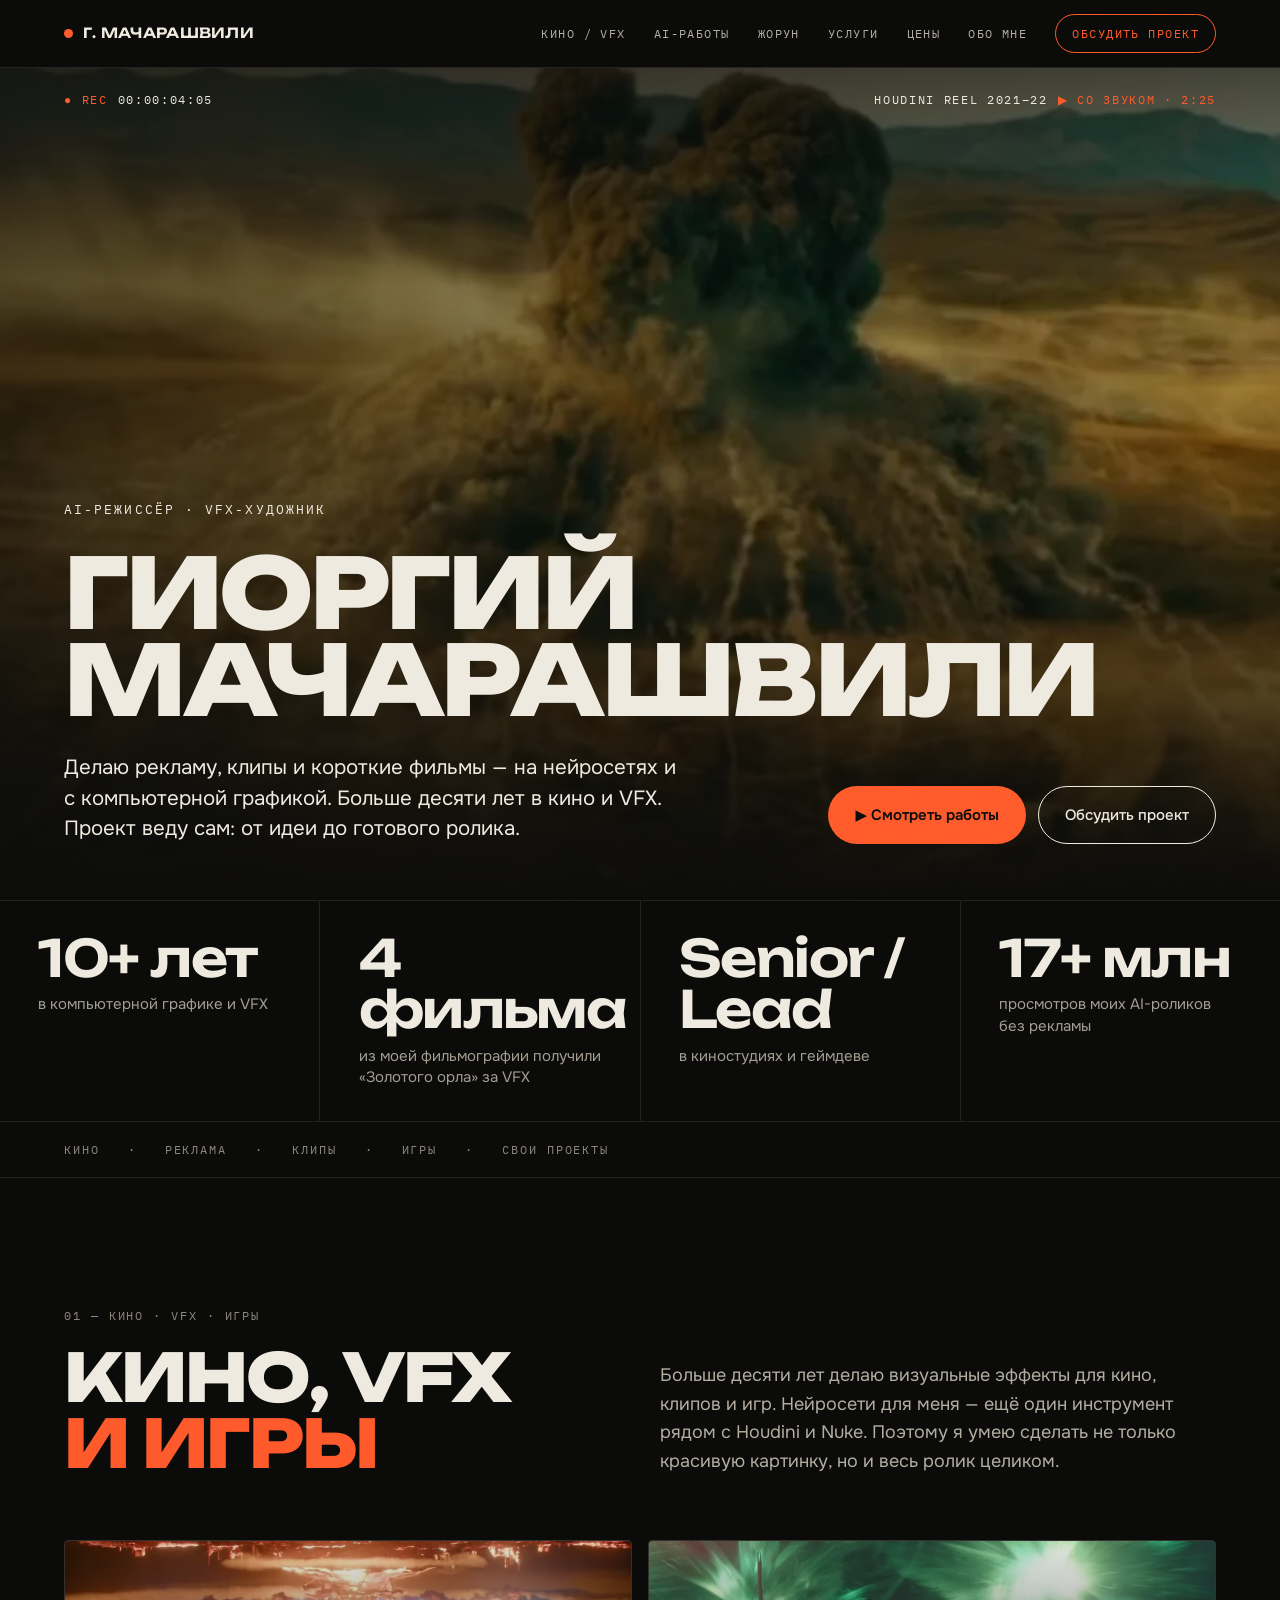
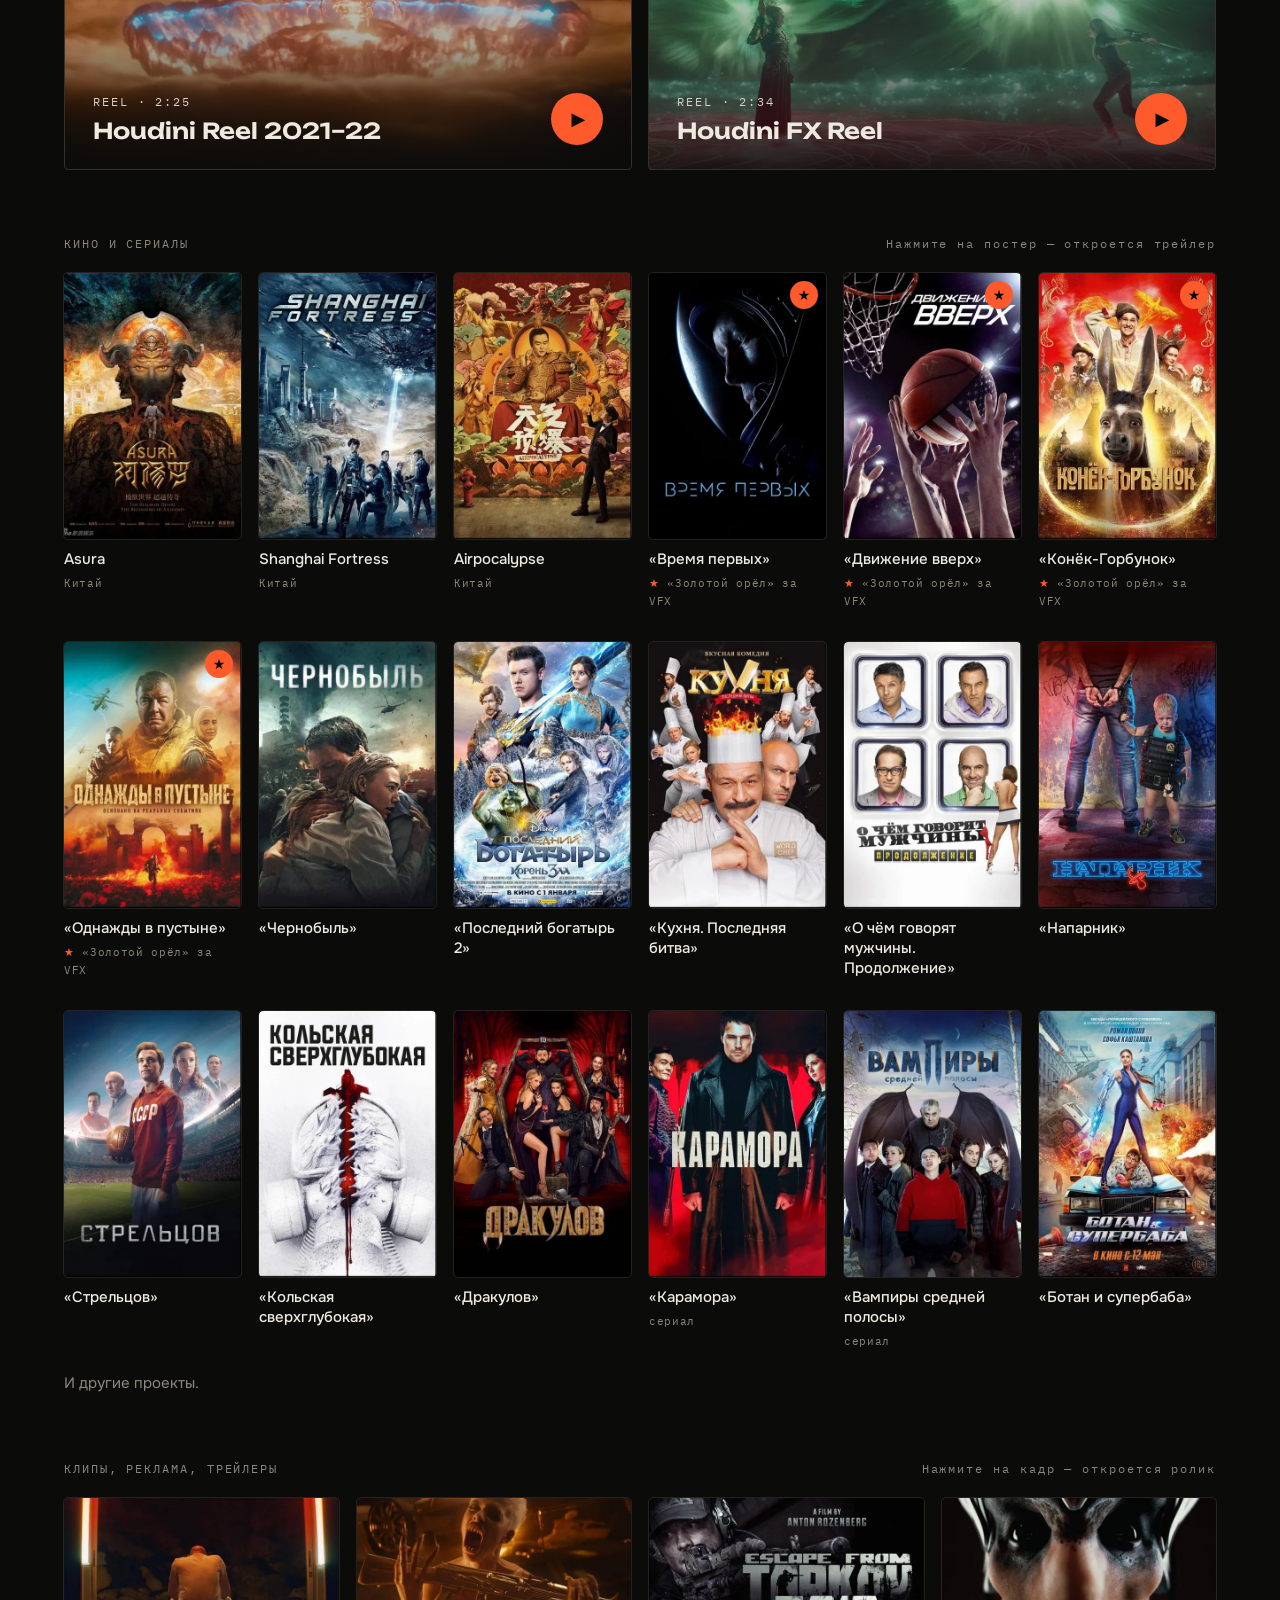
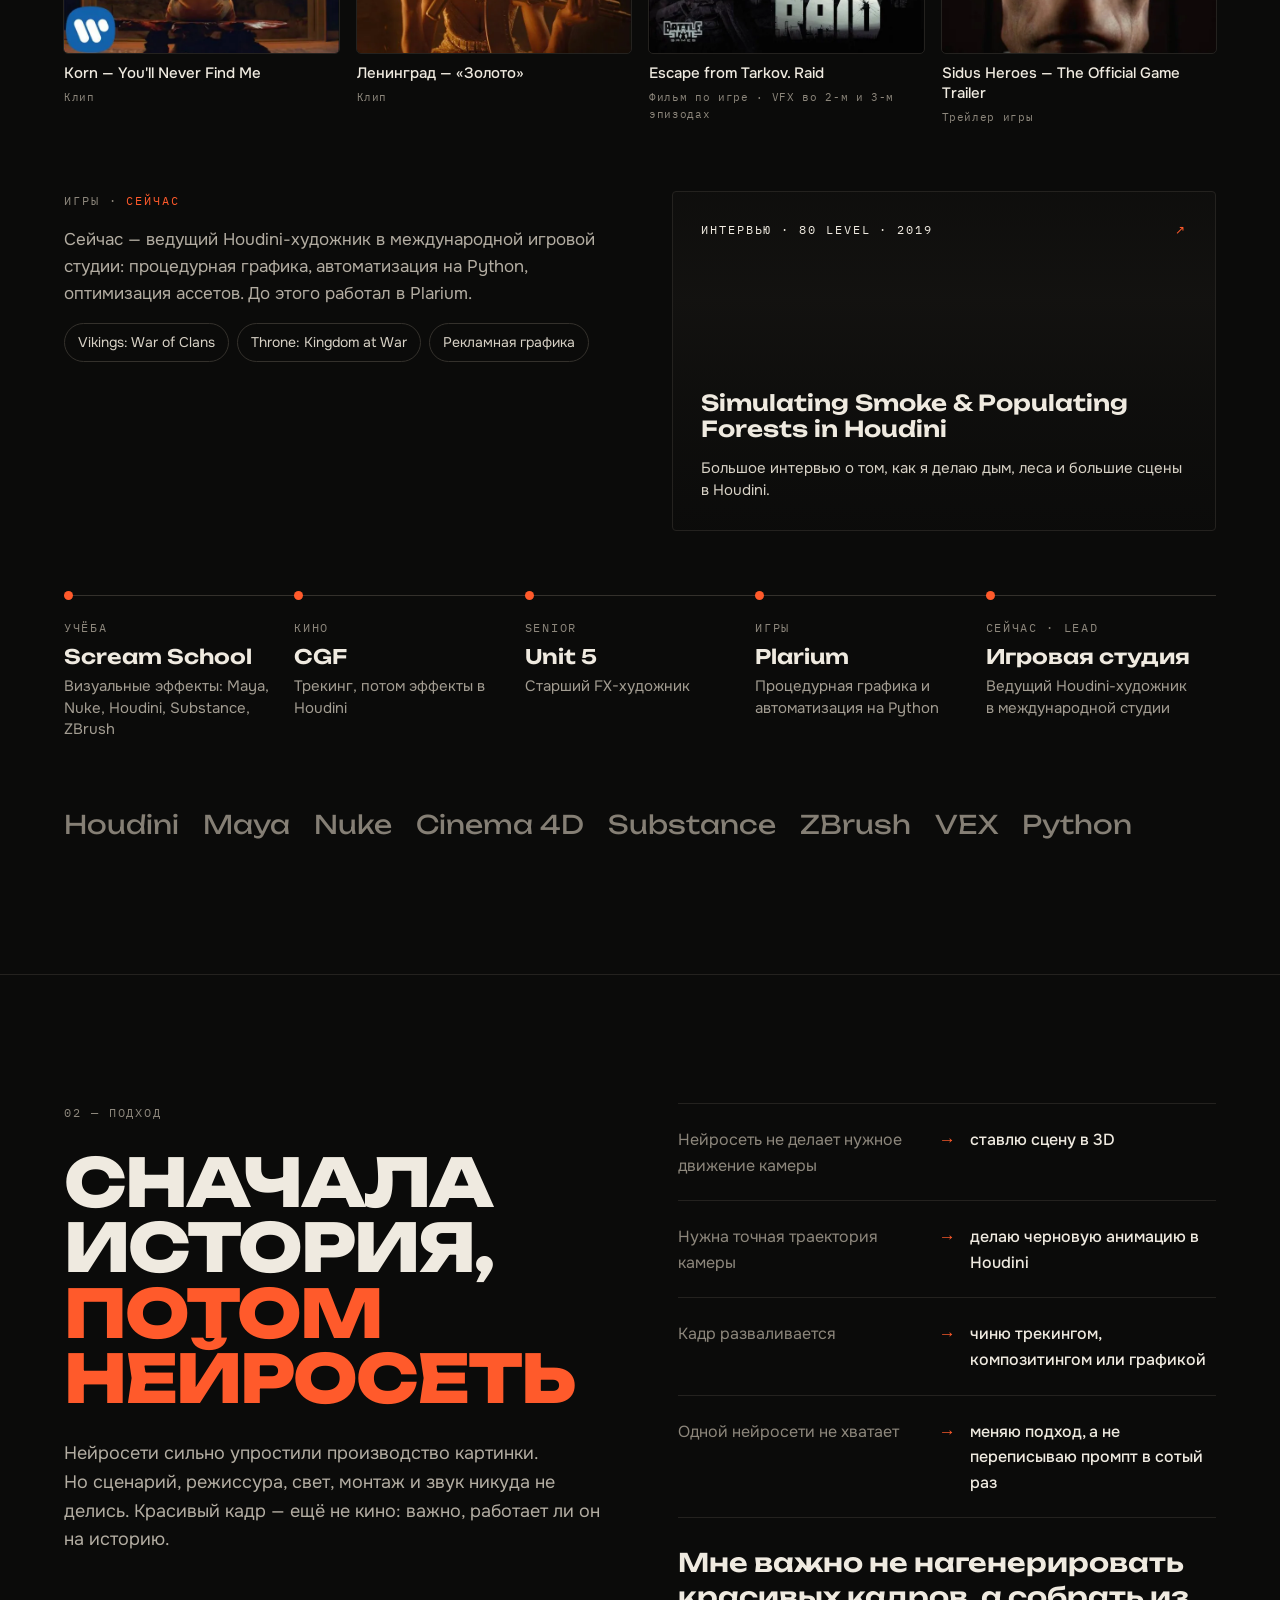
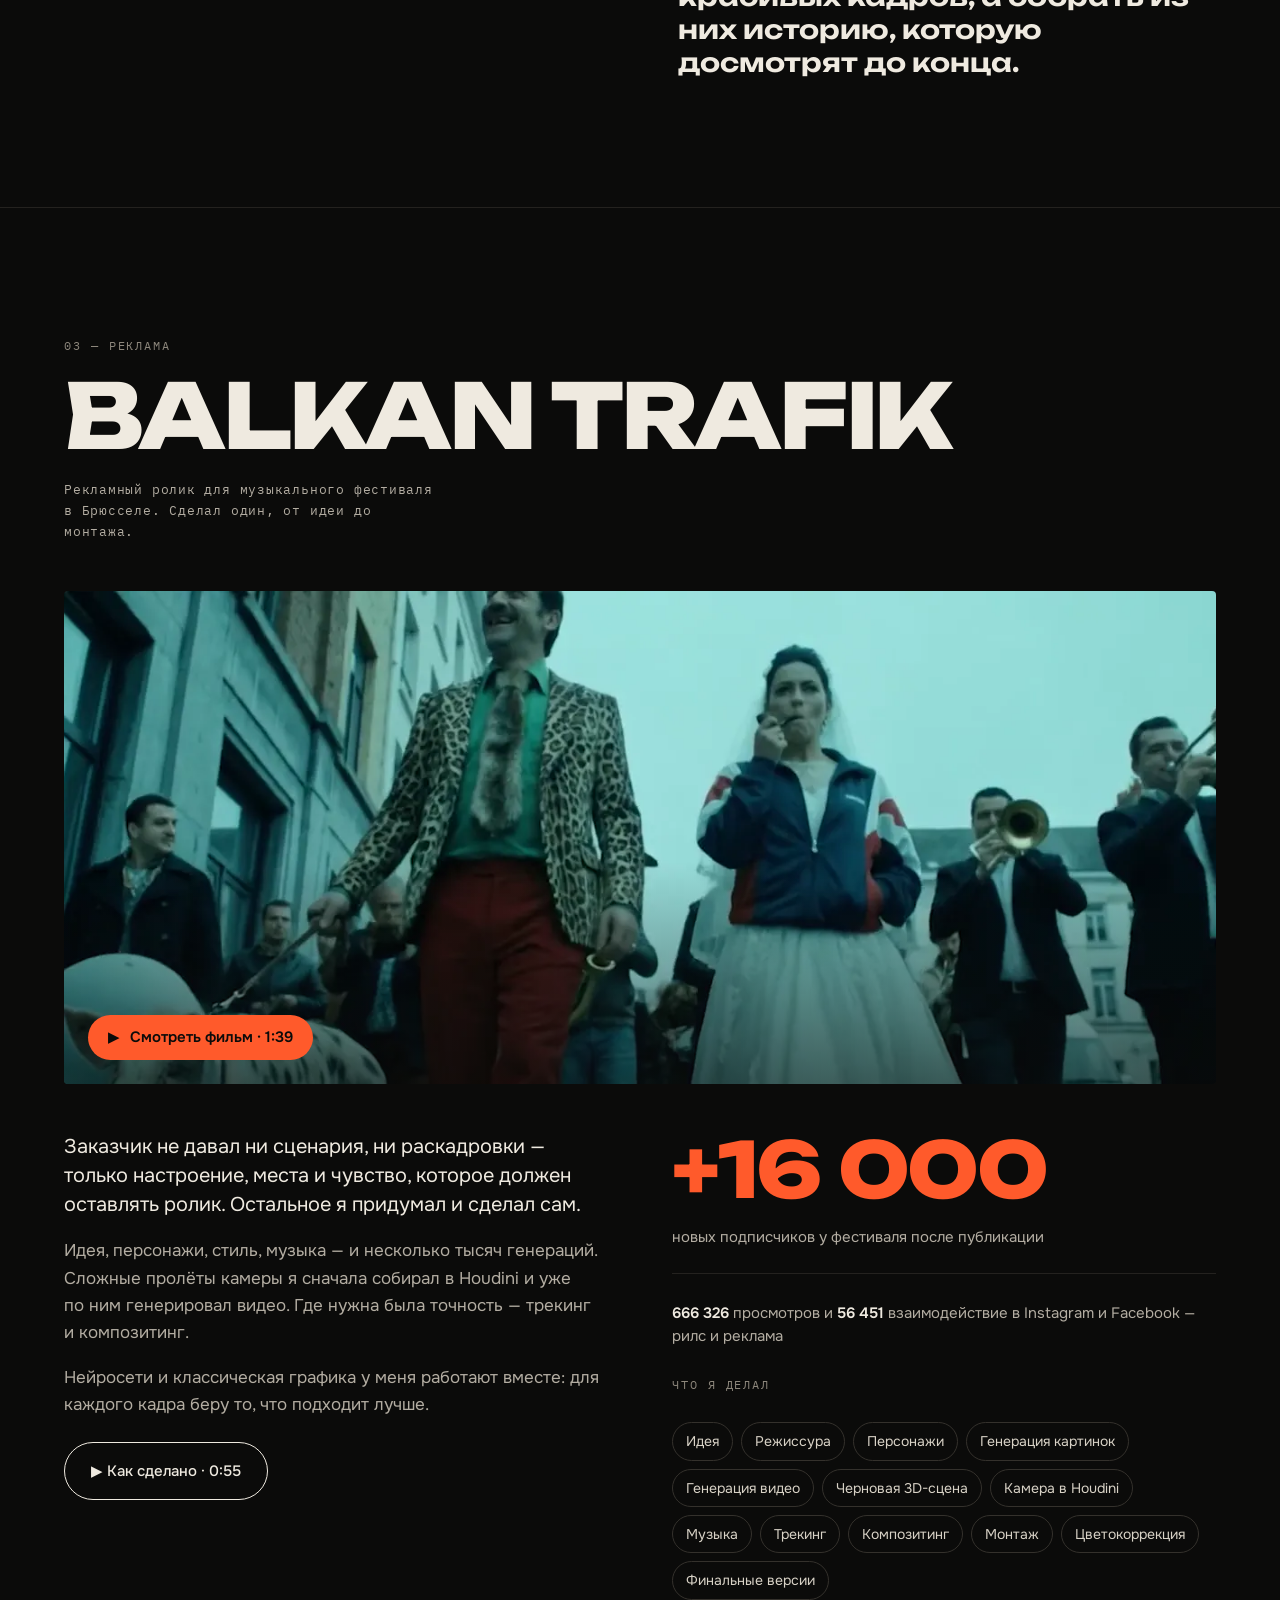
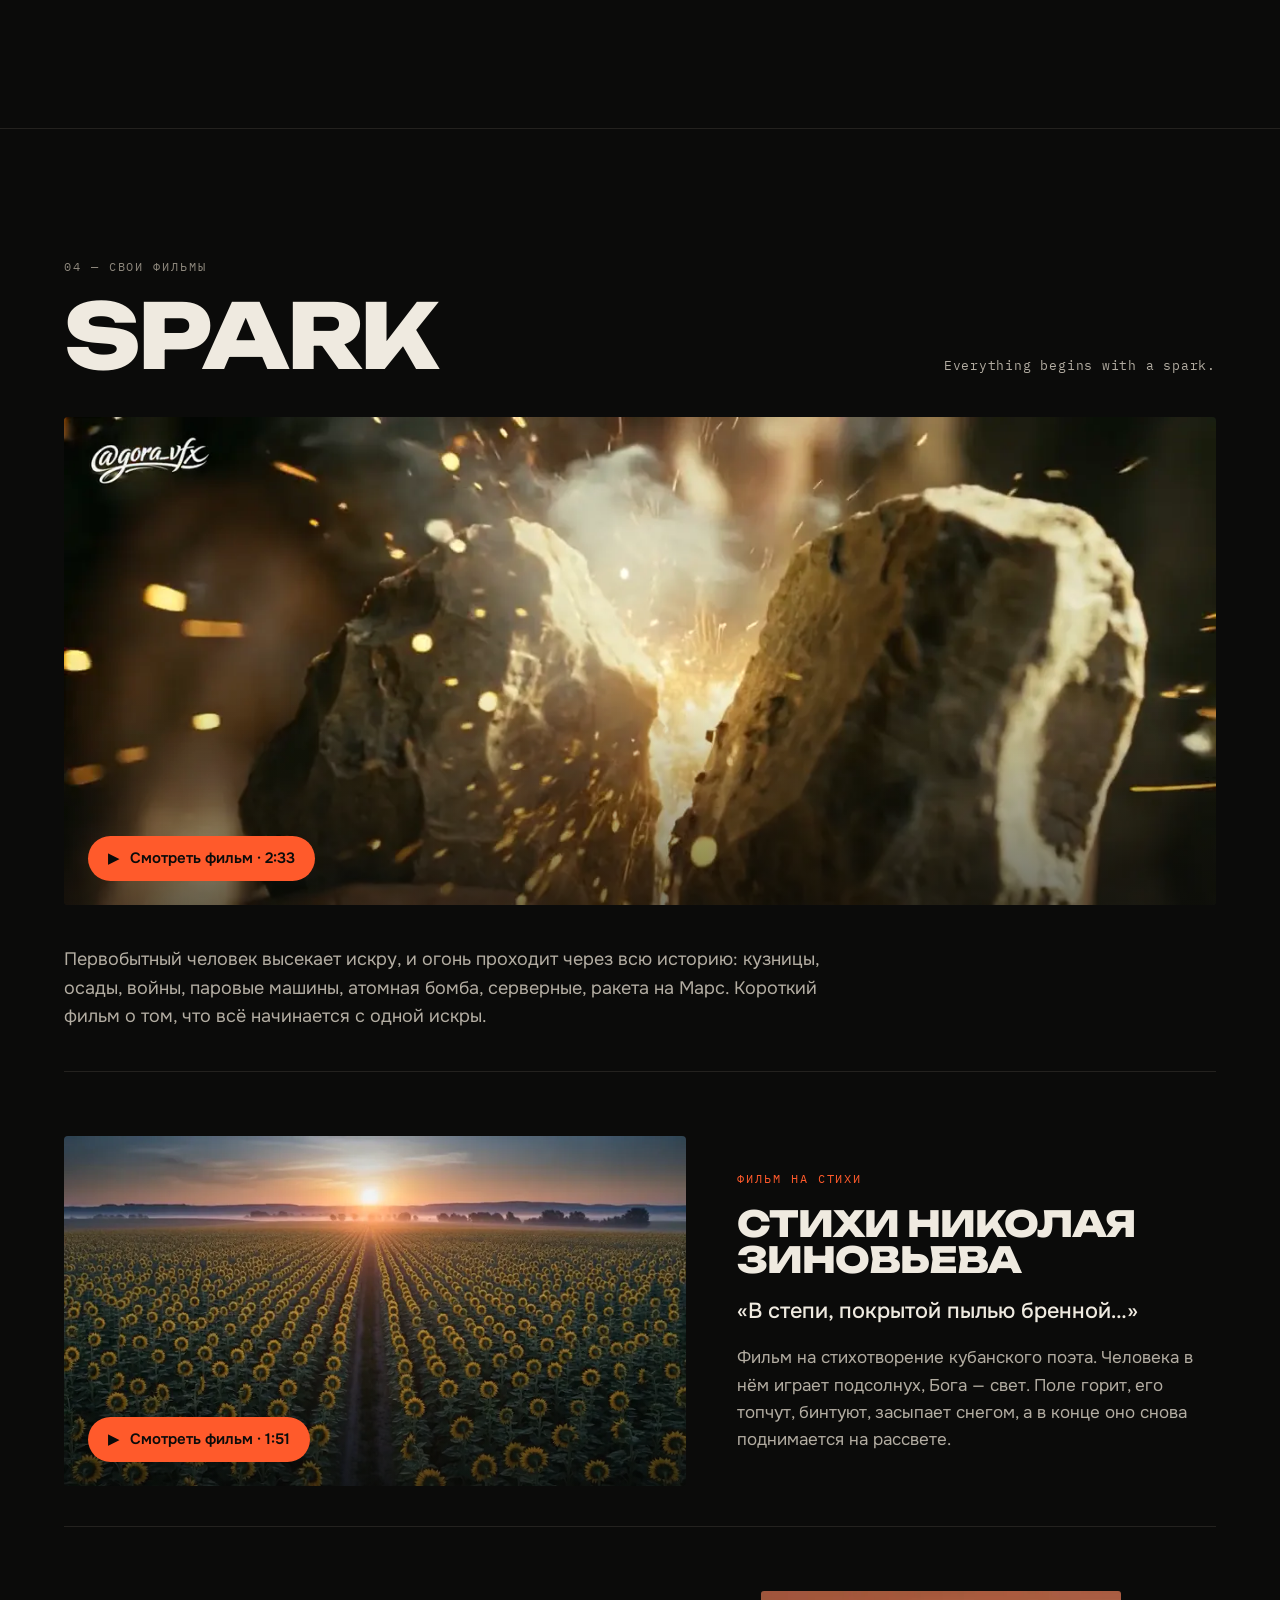
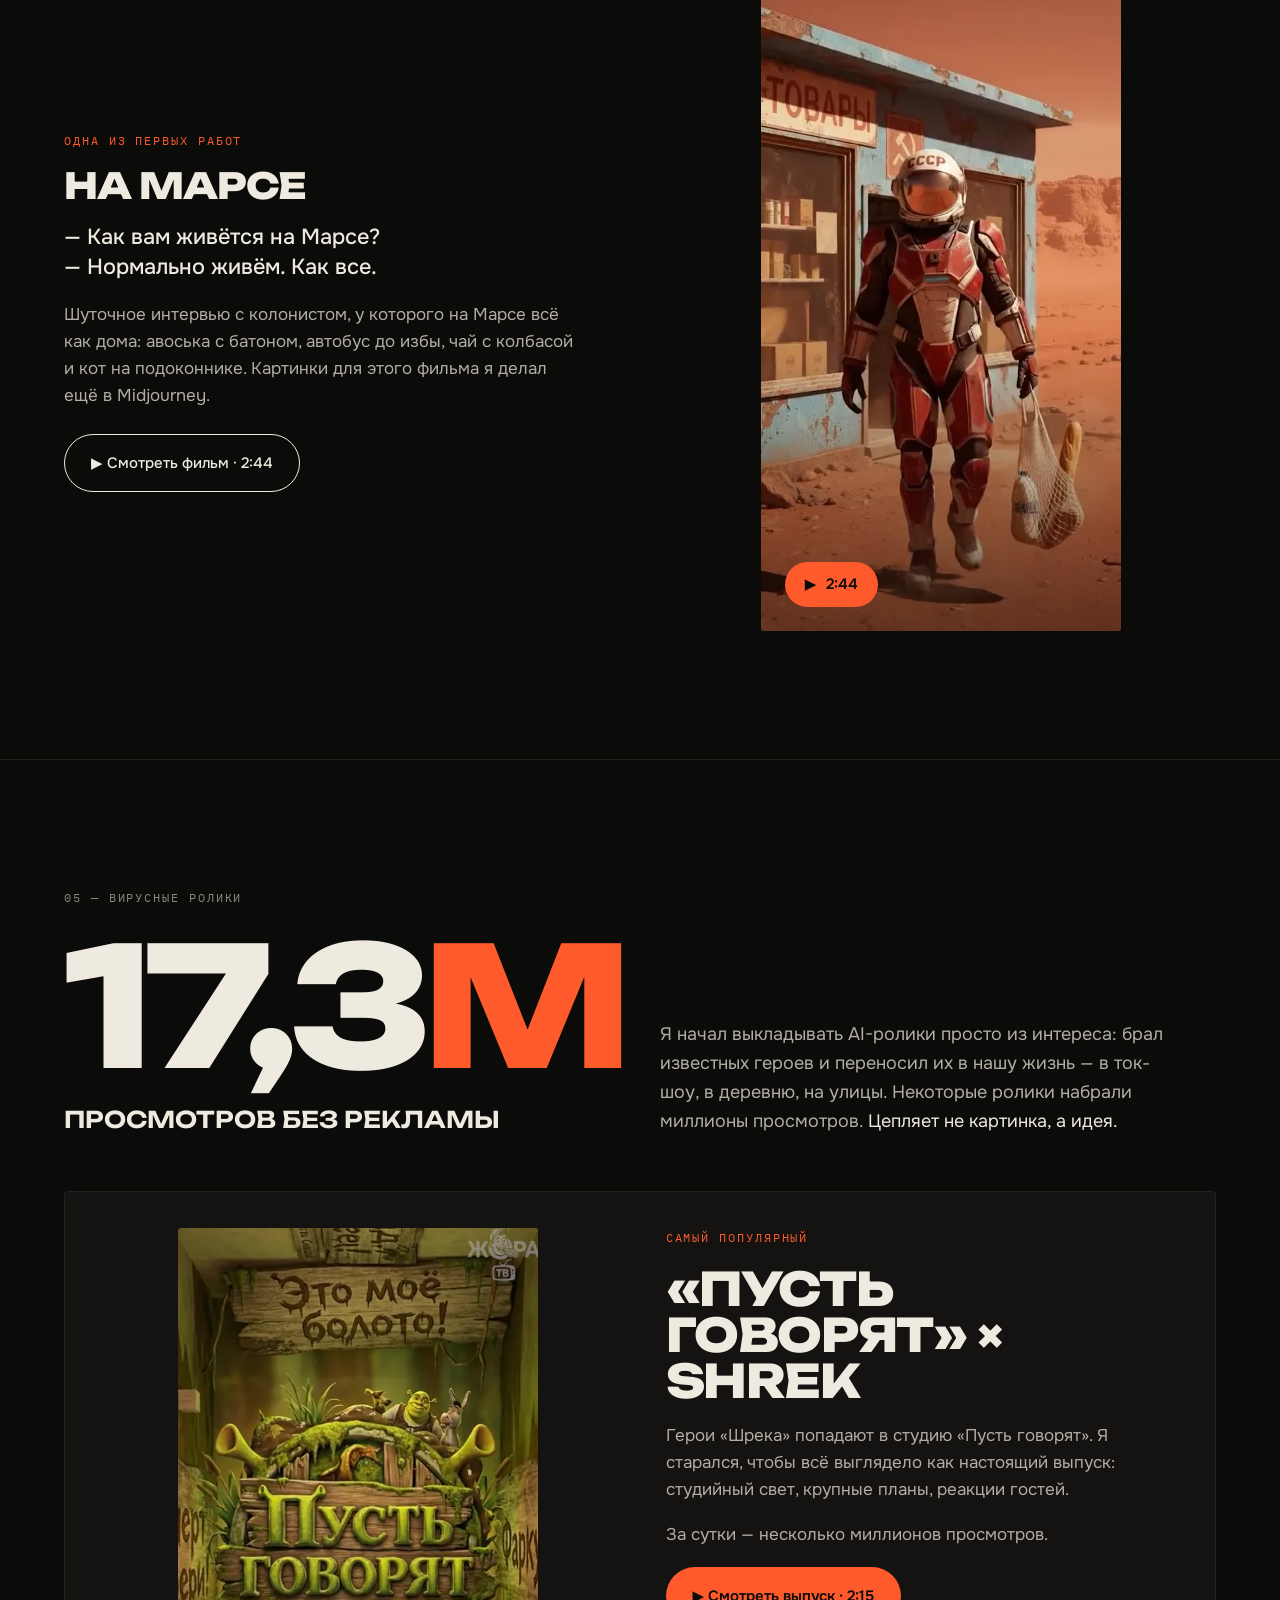
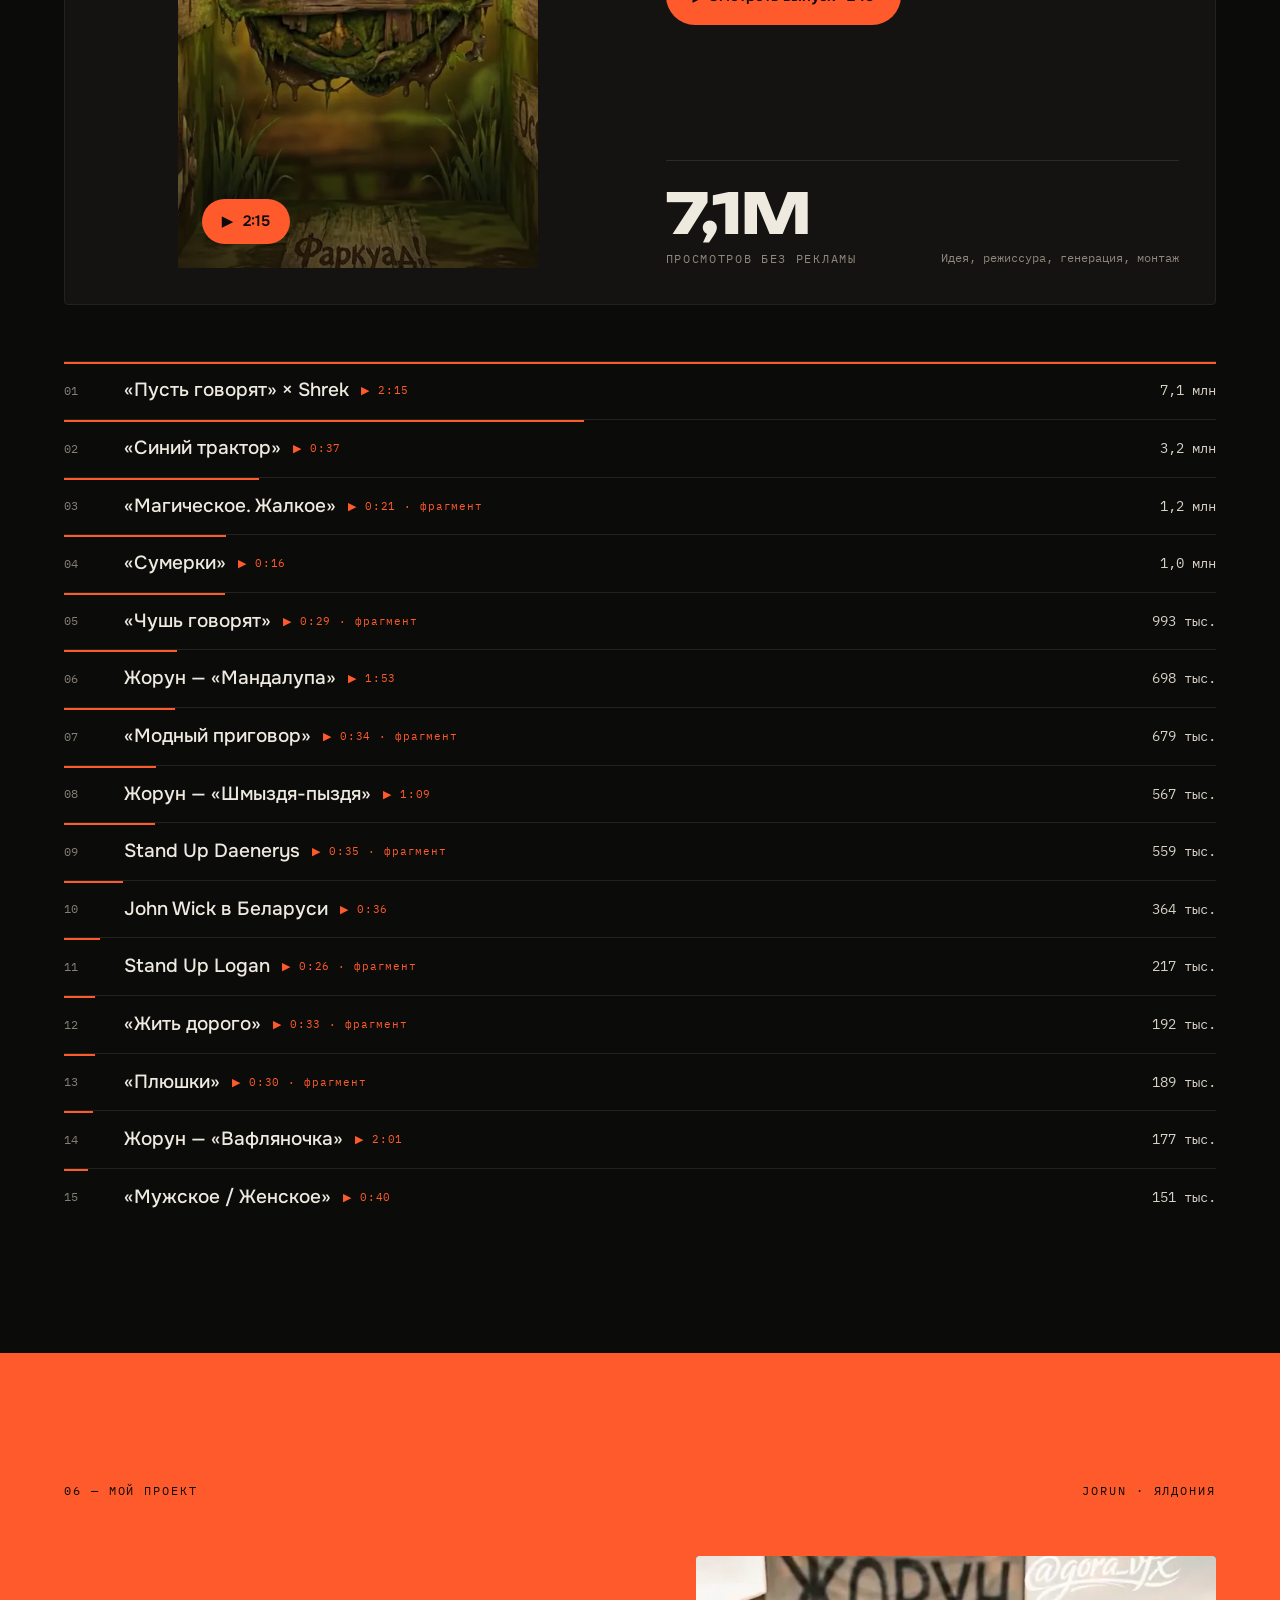
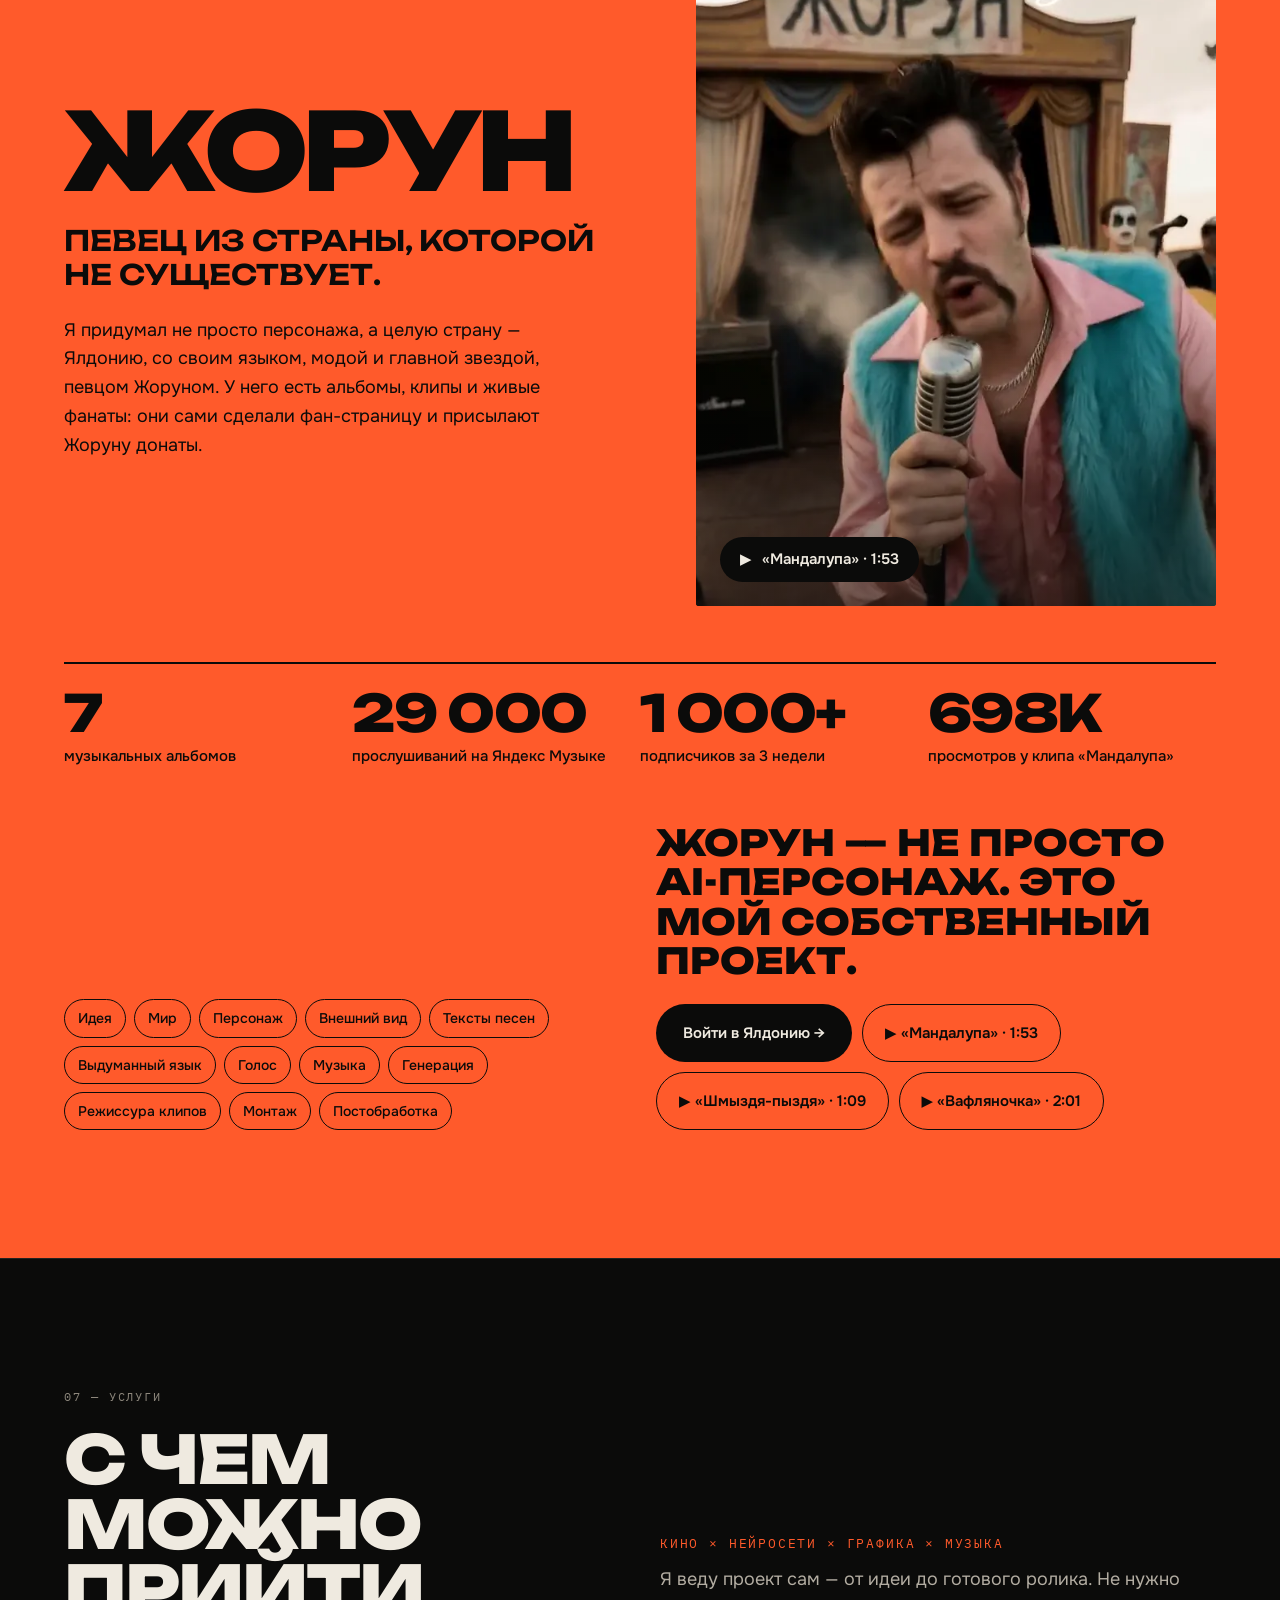
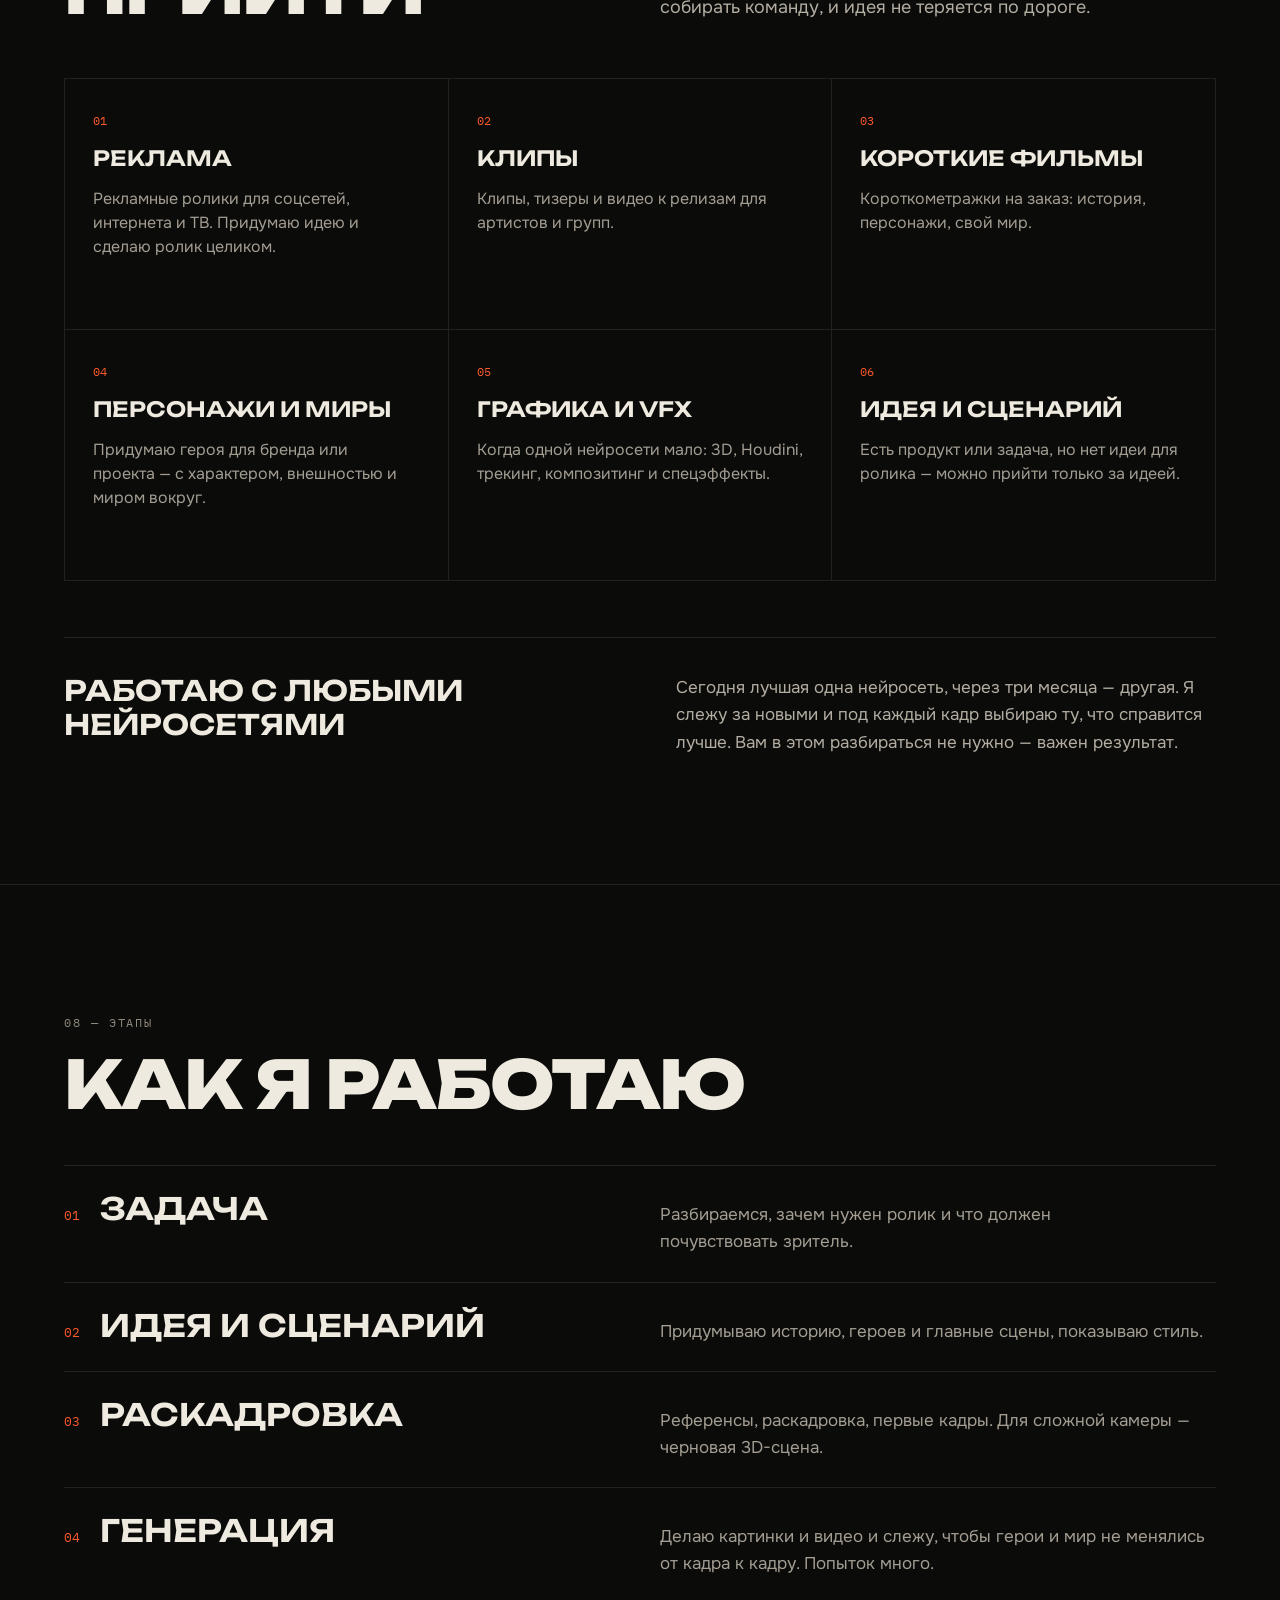
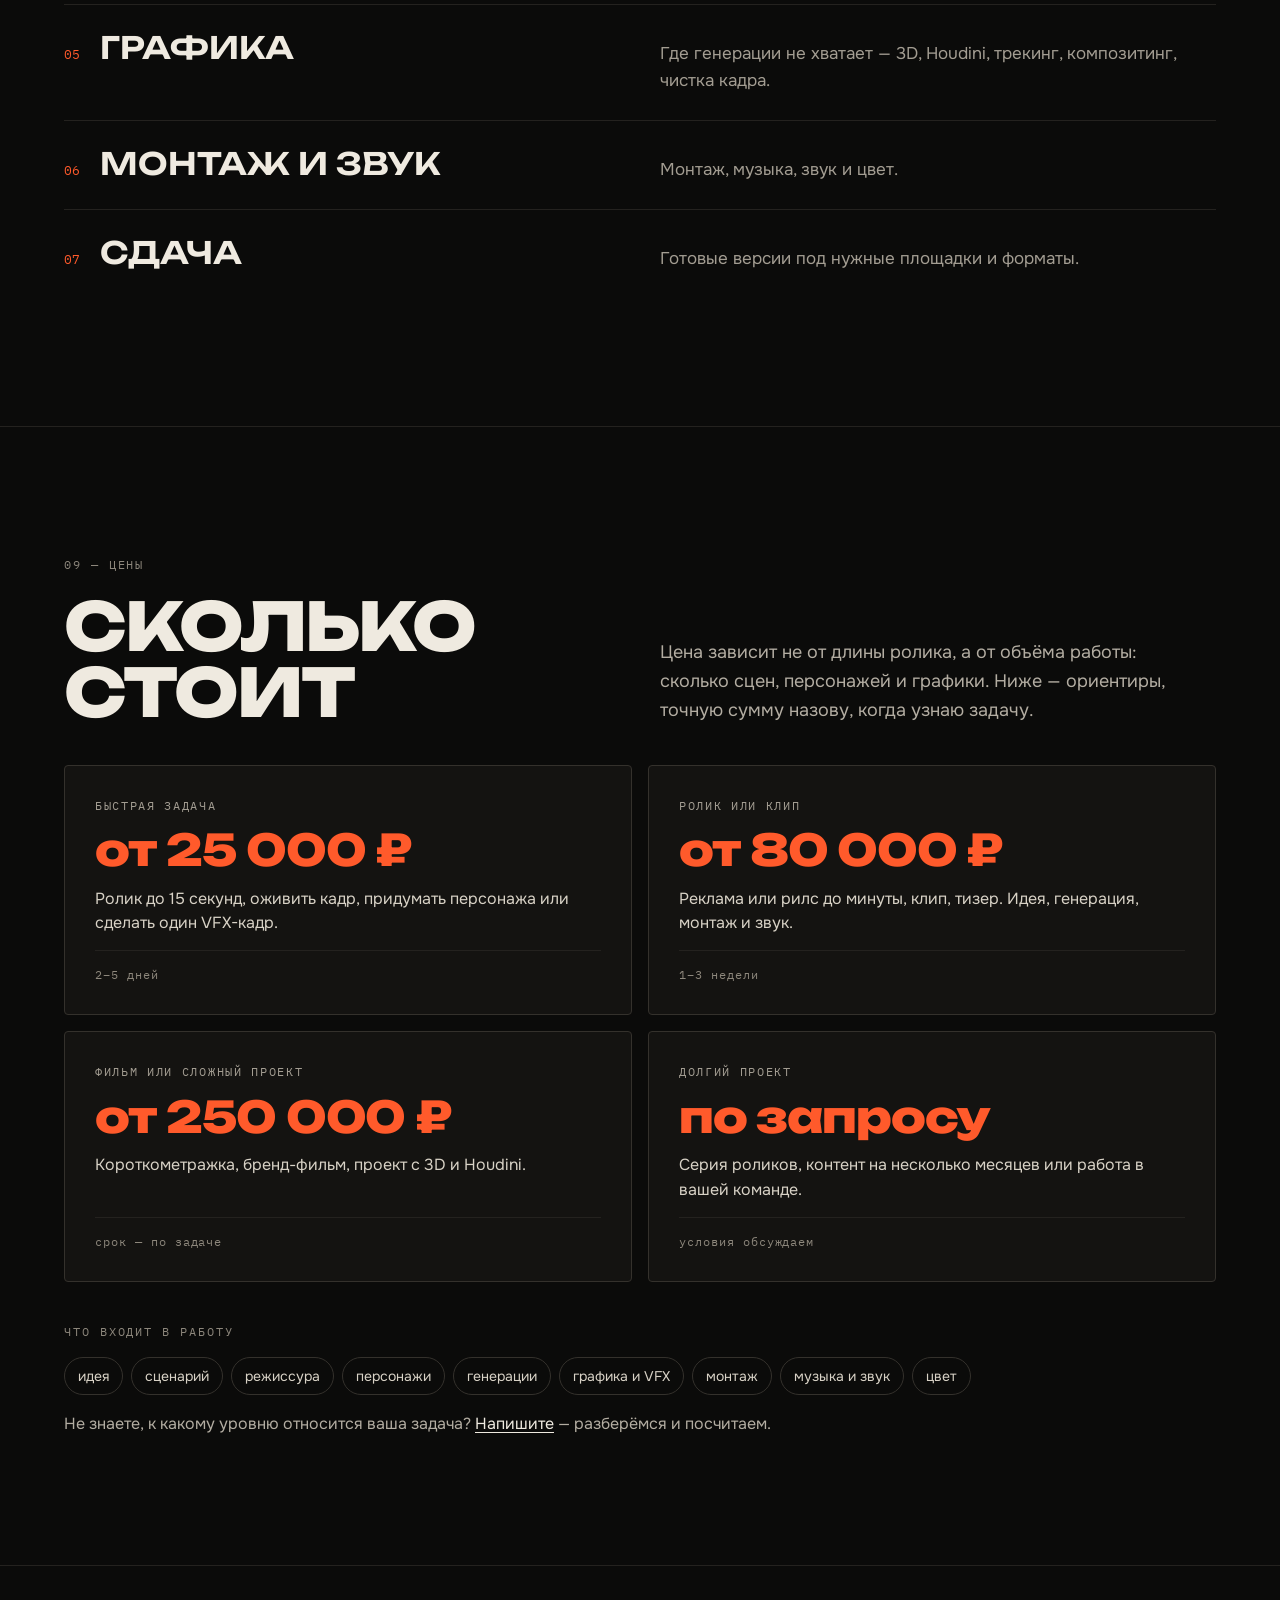
==== commit 1e4e928a: "Версия в ссылках на CSS и JS, чтобы после обновлений не подхватывался старый кэш Co-Authored-By: Cla" ====
--- a/index.html
+++ b/index.html
@@ -30,9 +30,9 @@
   <link rel="preload" href="assets/fonts/onest-cyrillic.woff2" as="font" type="font/woff2" crossorigin>
   <link rel="preload" as="image" href="assets/img/hero-wide.webp" media="(min-aspect-ratio: 1/1)">
   <link rel="preload" as="image" href="assets/img/hero-tall.webp" media="(max-aspect-ratio: 1/1)">
-  <link rel="stylesheet" href="assets/css/site.css">
+  <link rel="stylesheet" href="assets/css/site.css?v=591f9ee5">
   <script>document.documentElement.classList.add('js')</script>
-  <script src="assets/js/site.js" defer></script>
+  <script src="assets/js/site.js?v=53c03393" defer></script>
   <script type="application/ld+json">{"@context": "https://schema.org", "@type": "Person", "name": "Гиоргий Мачарашвили", "jobTitle": "AI-режиссёр, VFX-художник", "url": "https://goravfx.github.io/", "image": "https://goravfx.github.io/assets/img/portrait.webp", "email": "mailto:gora.vfx@gmail.com", "sameAs": ["https://www.instagram.com/gora_vfx/", "https://t.me/gora_vfx", "https://vimeo.com/user97466918"]}</script>
 </head>
 
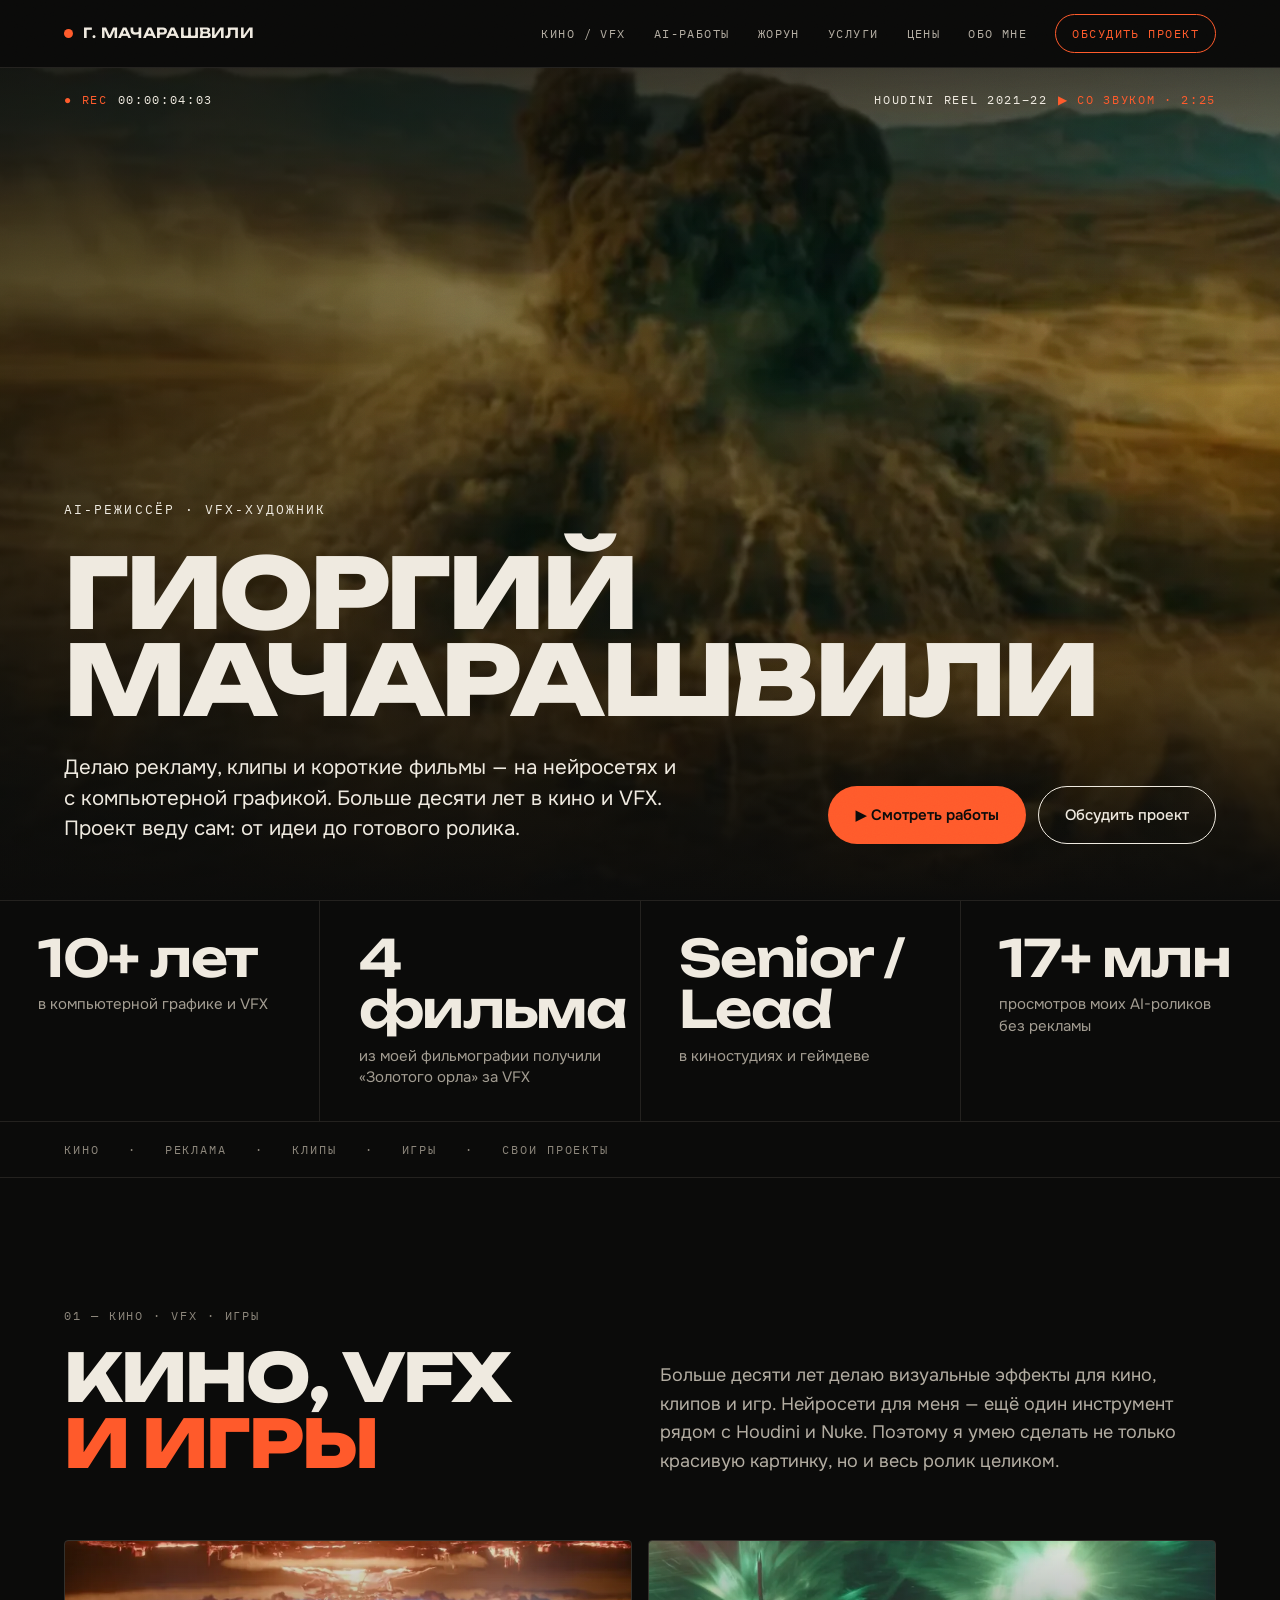
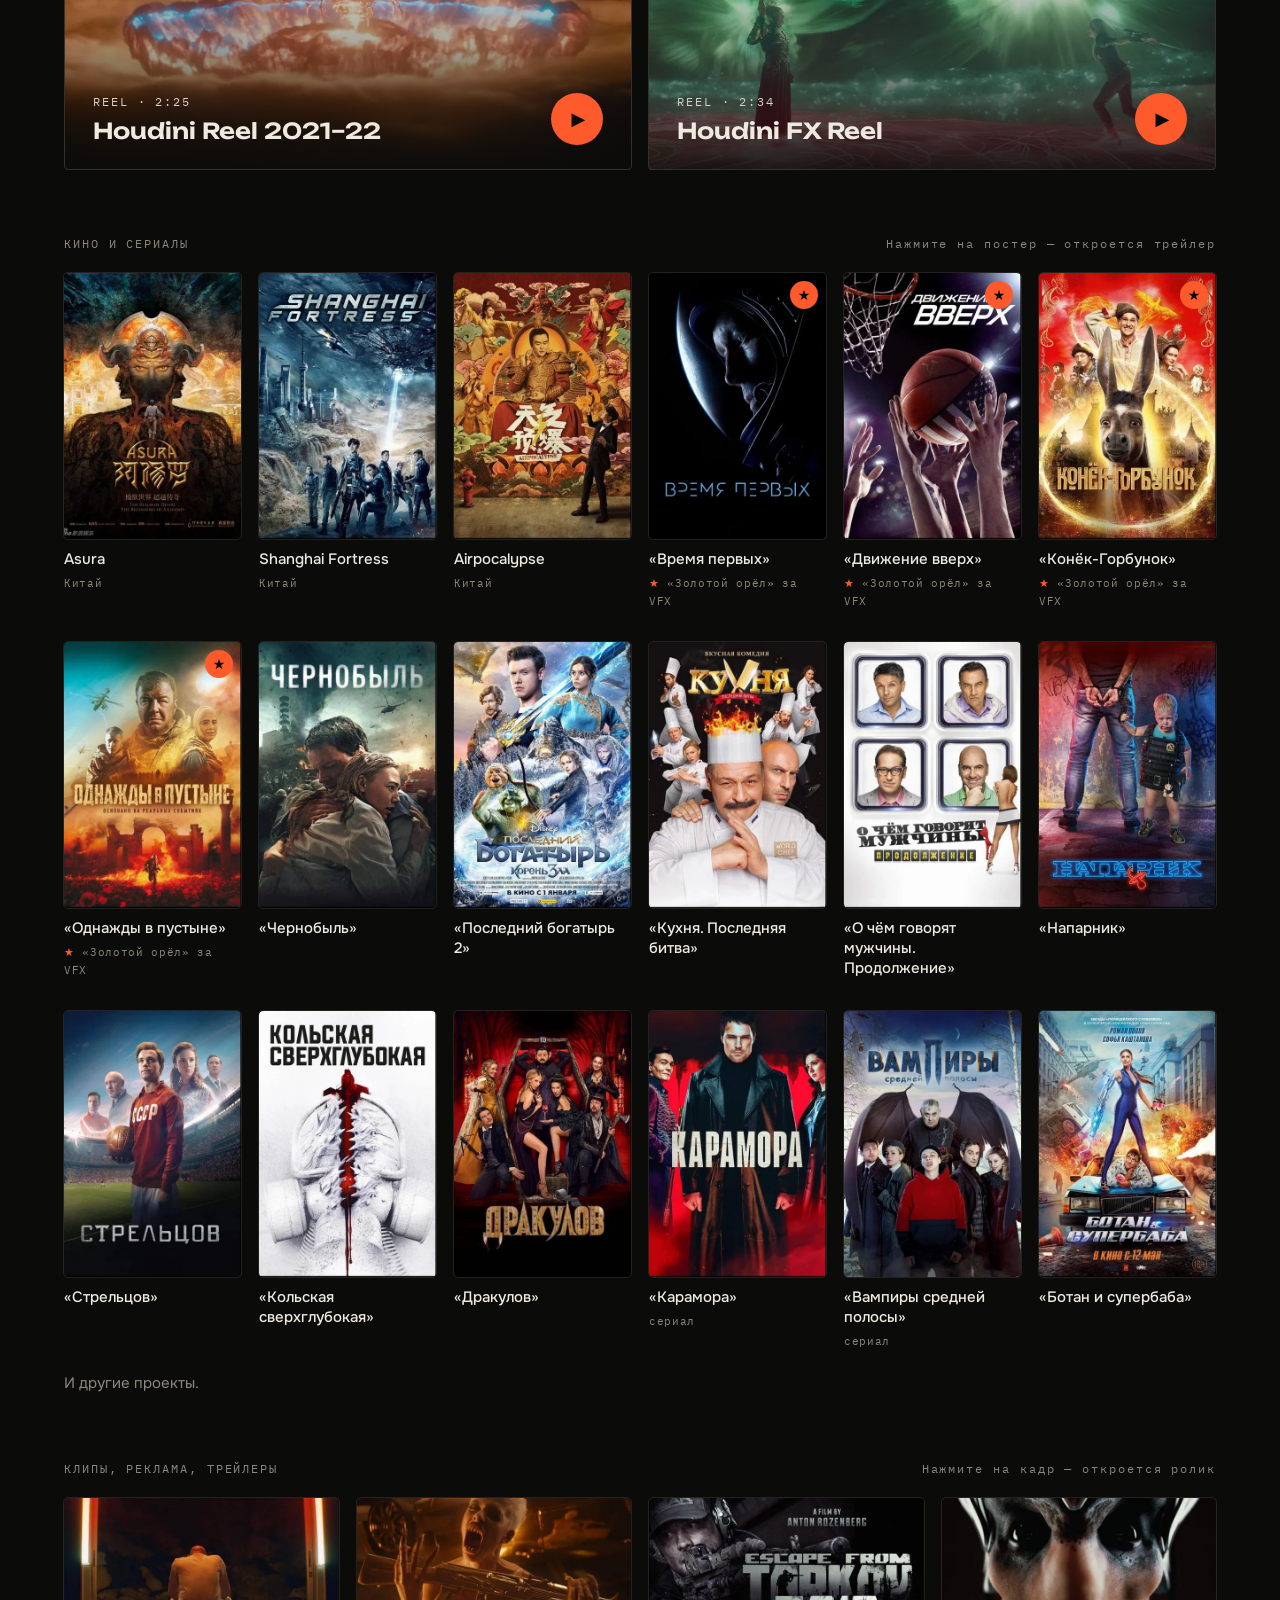
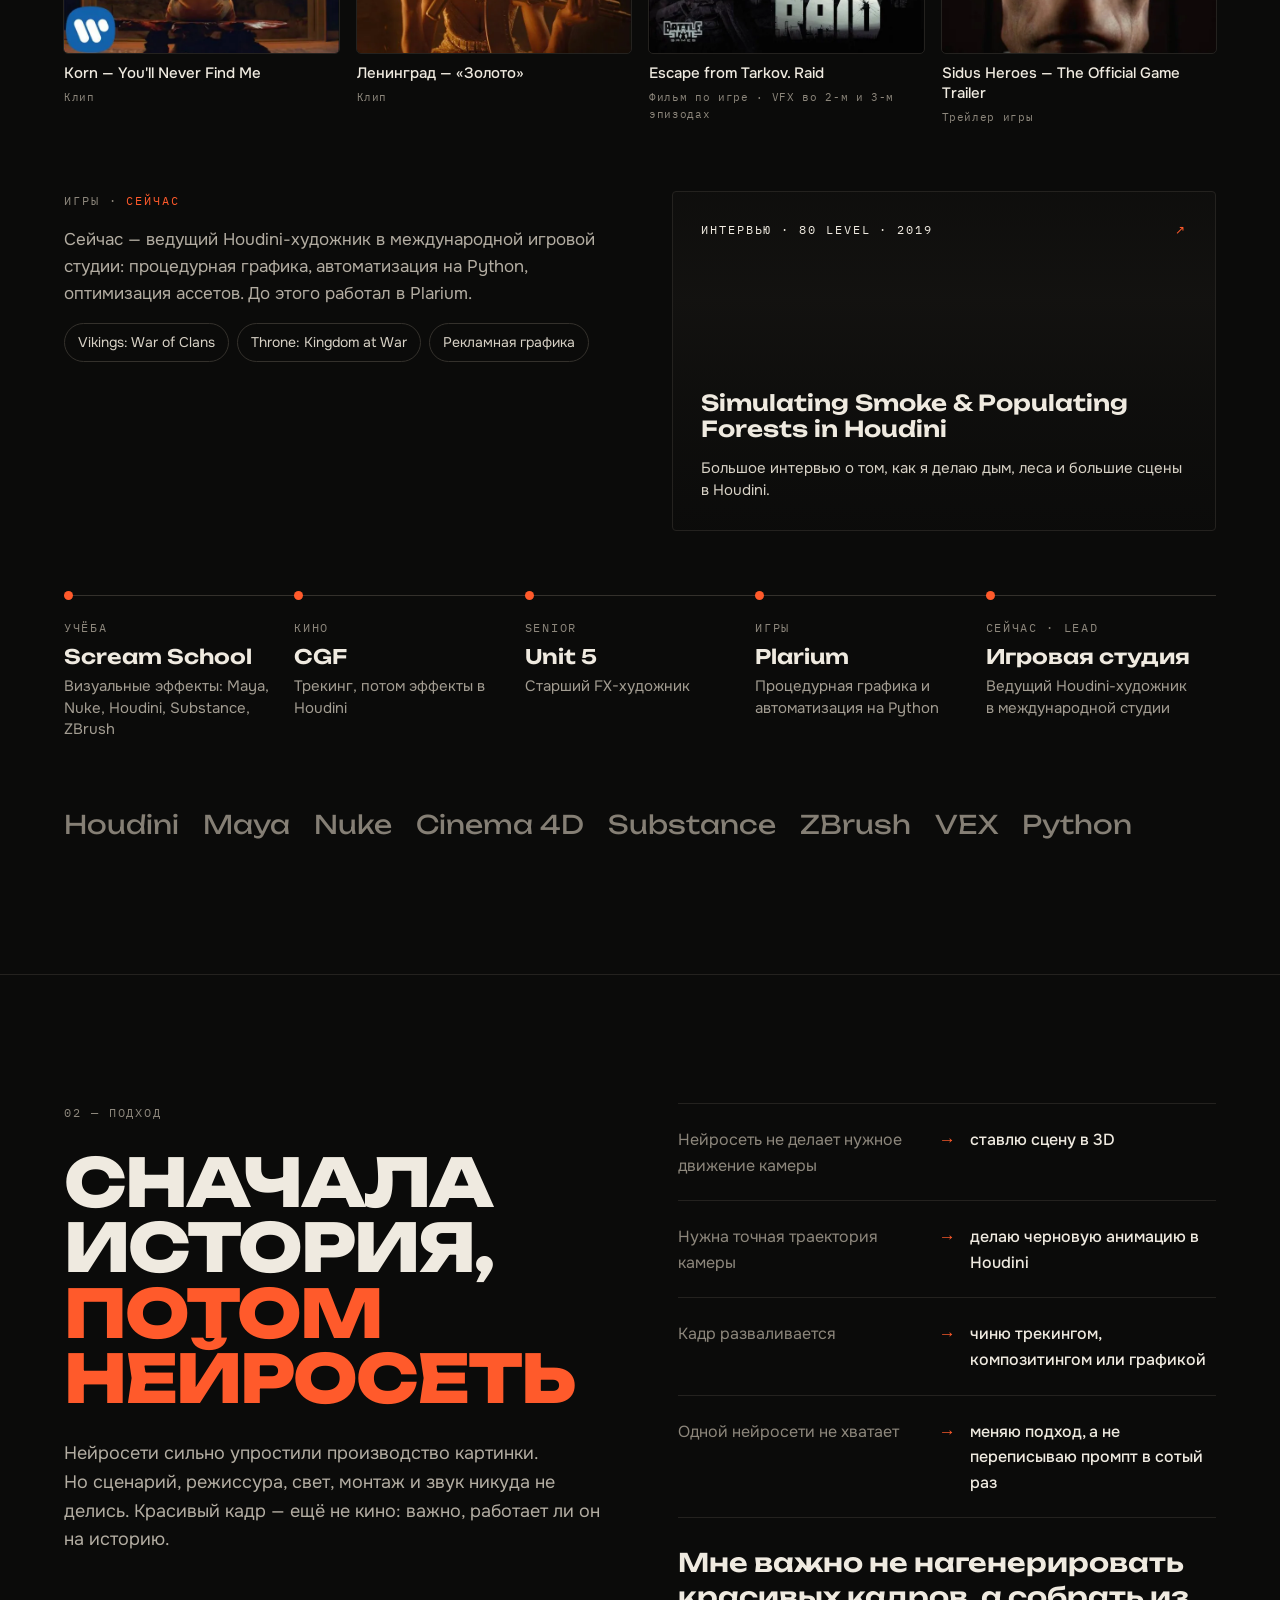
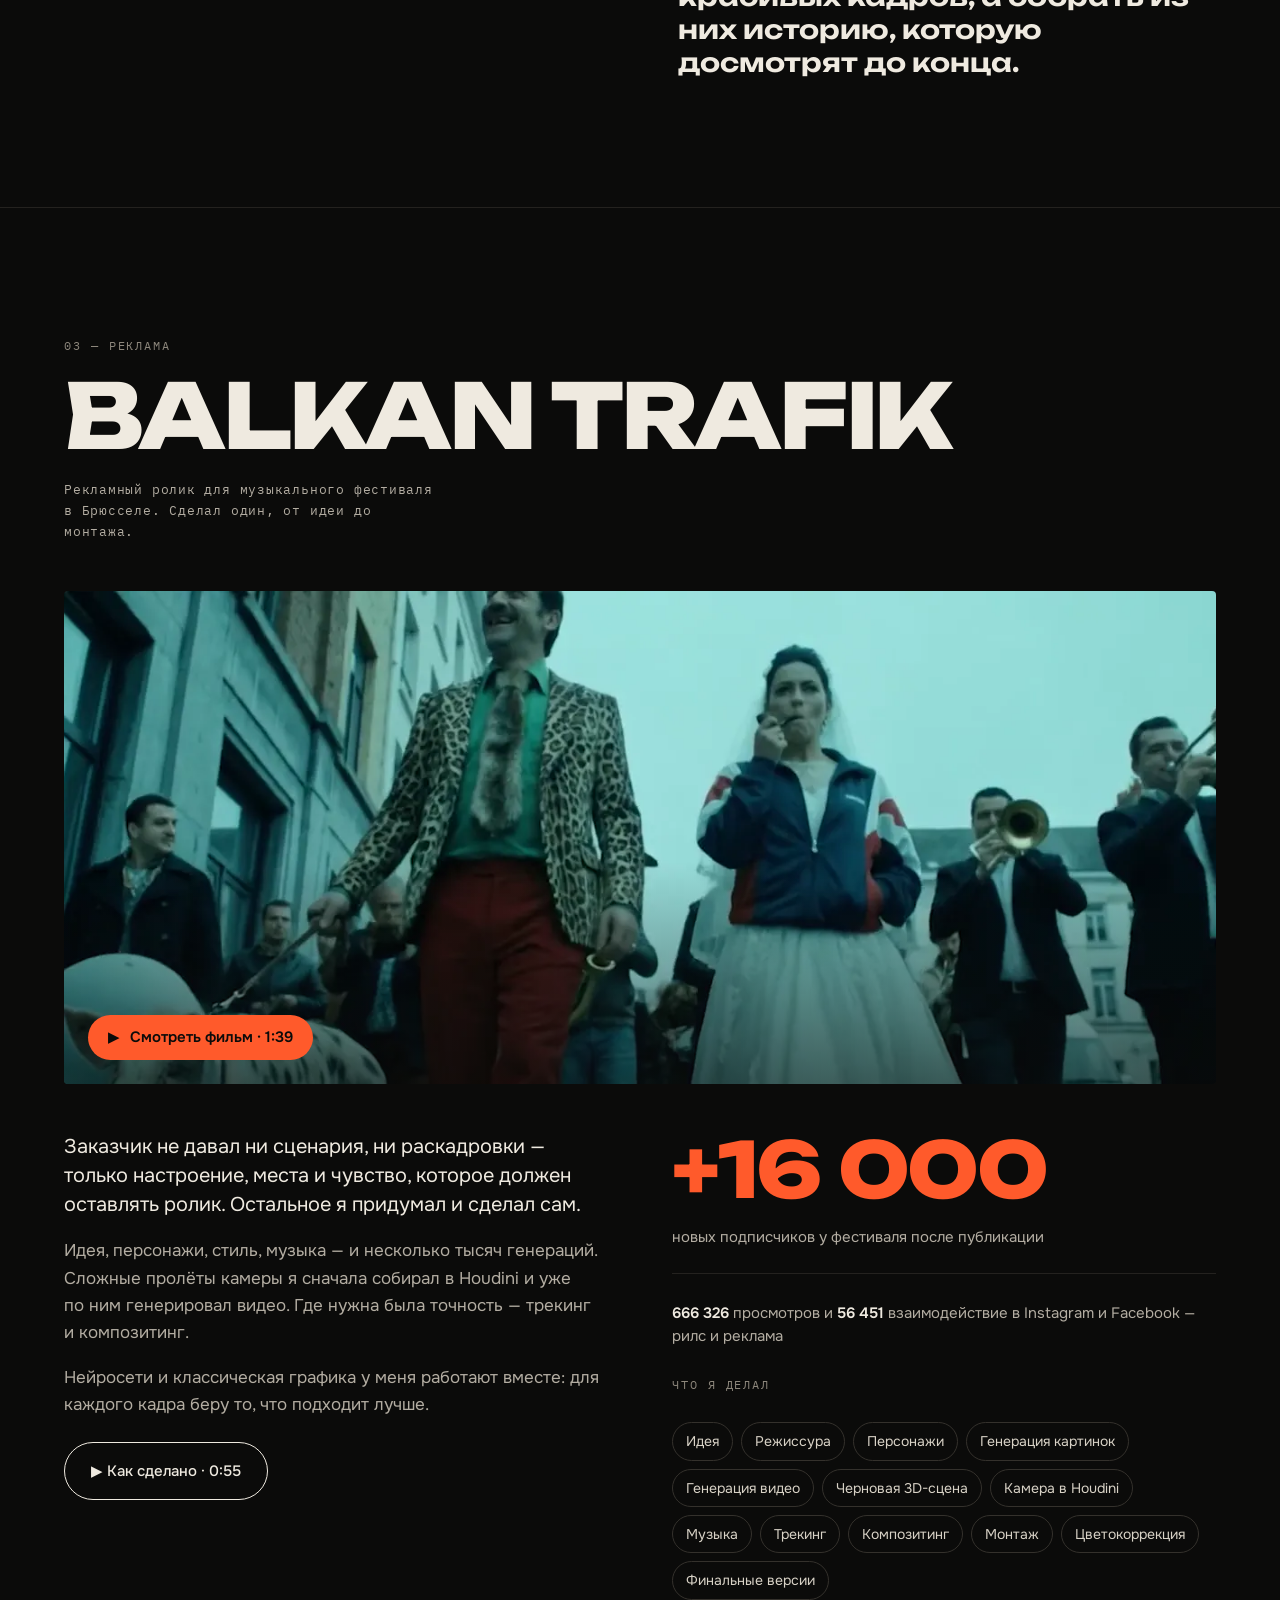
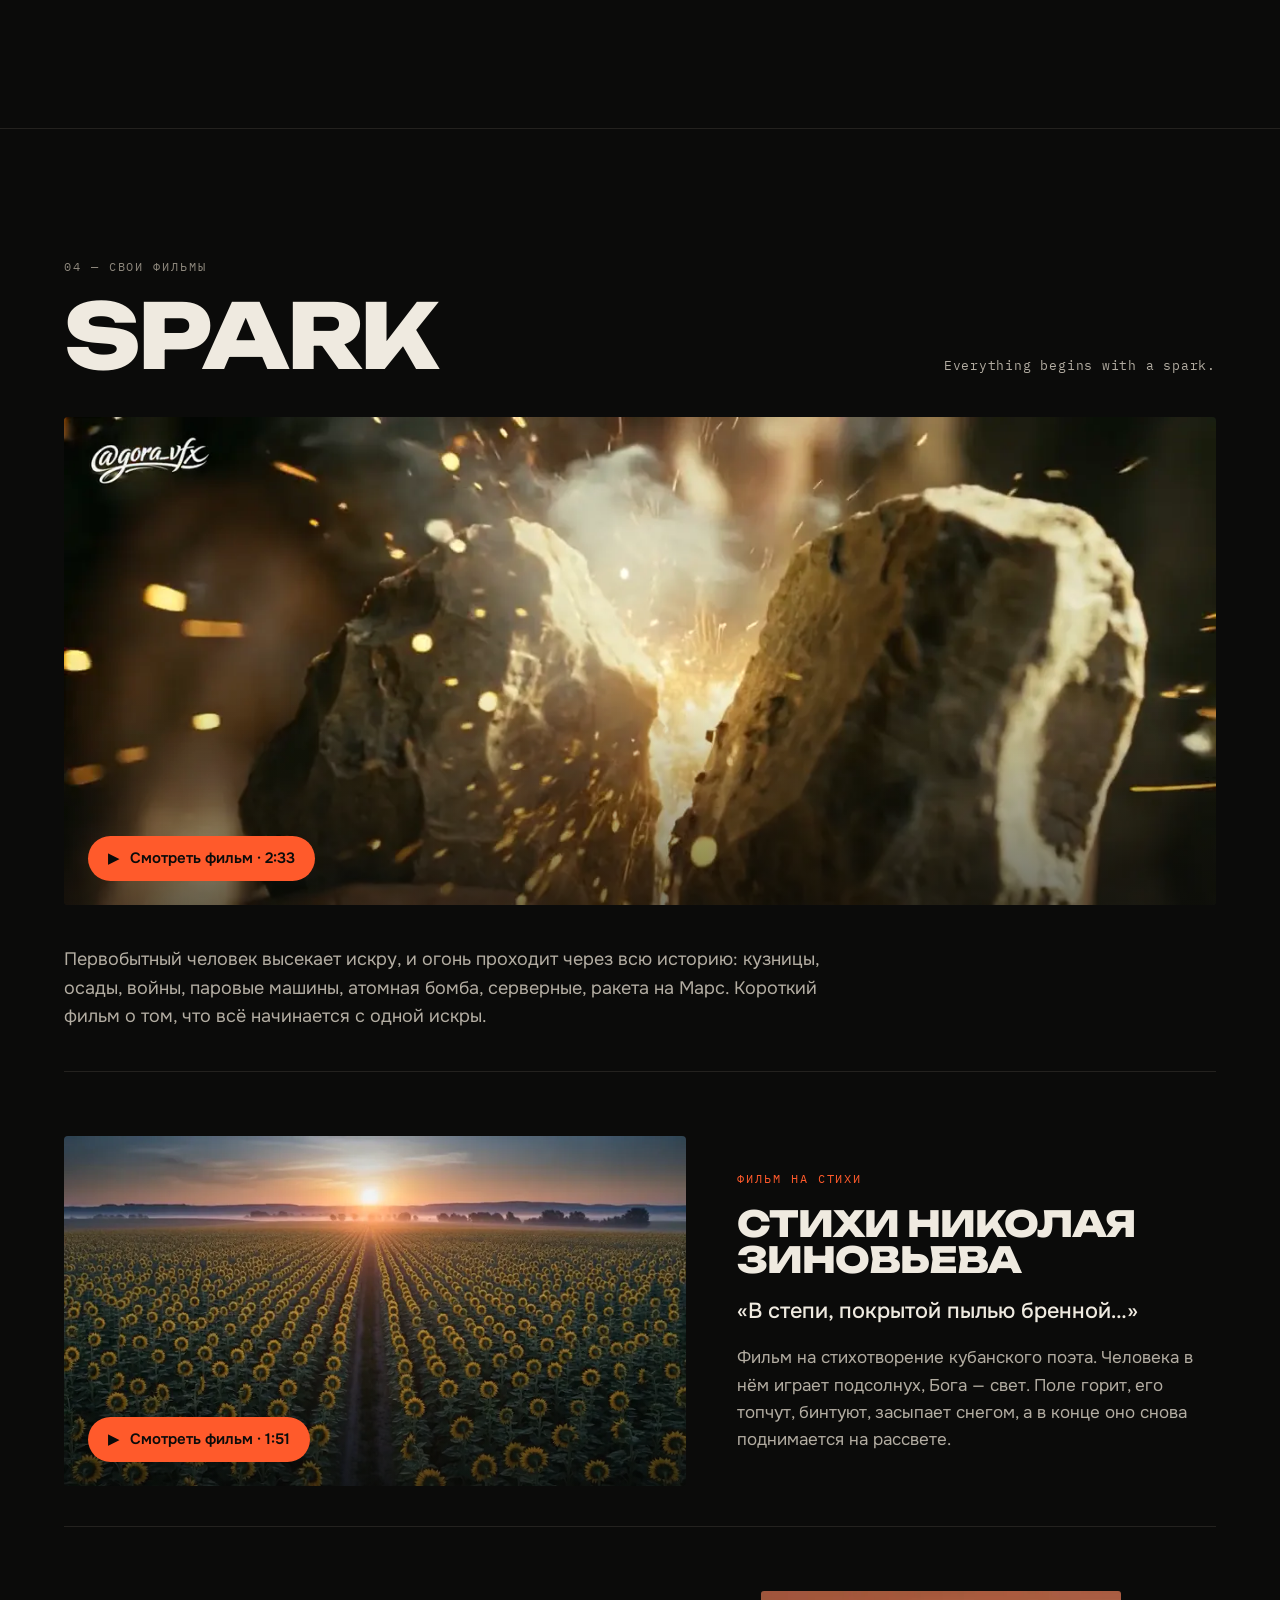
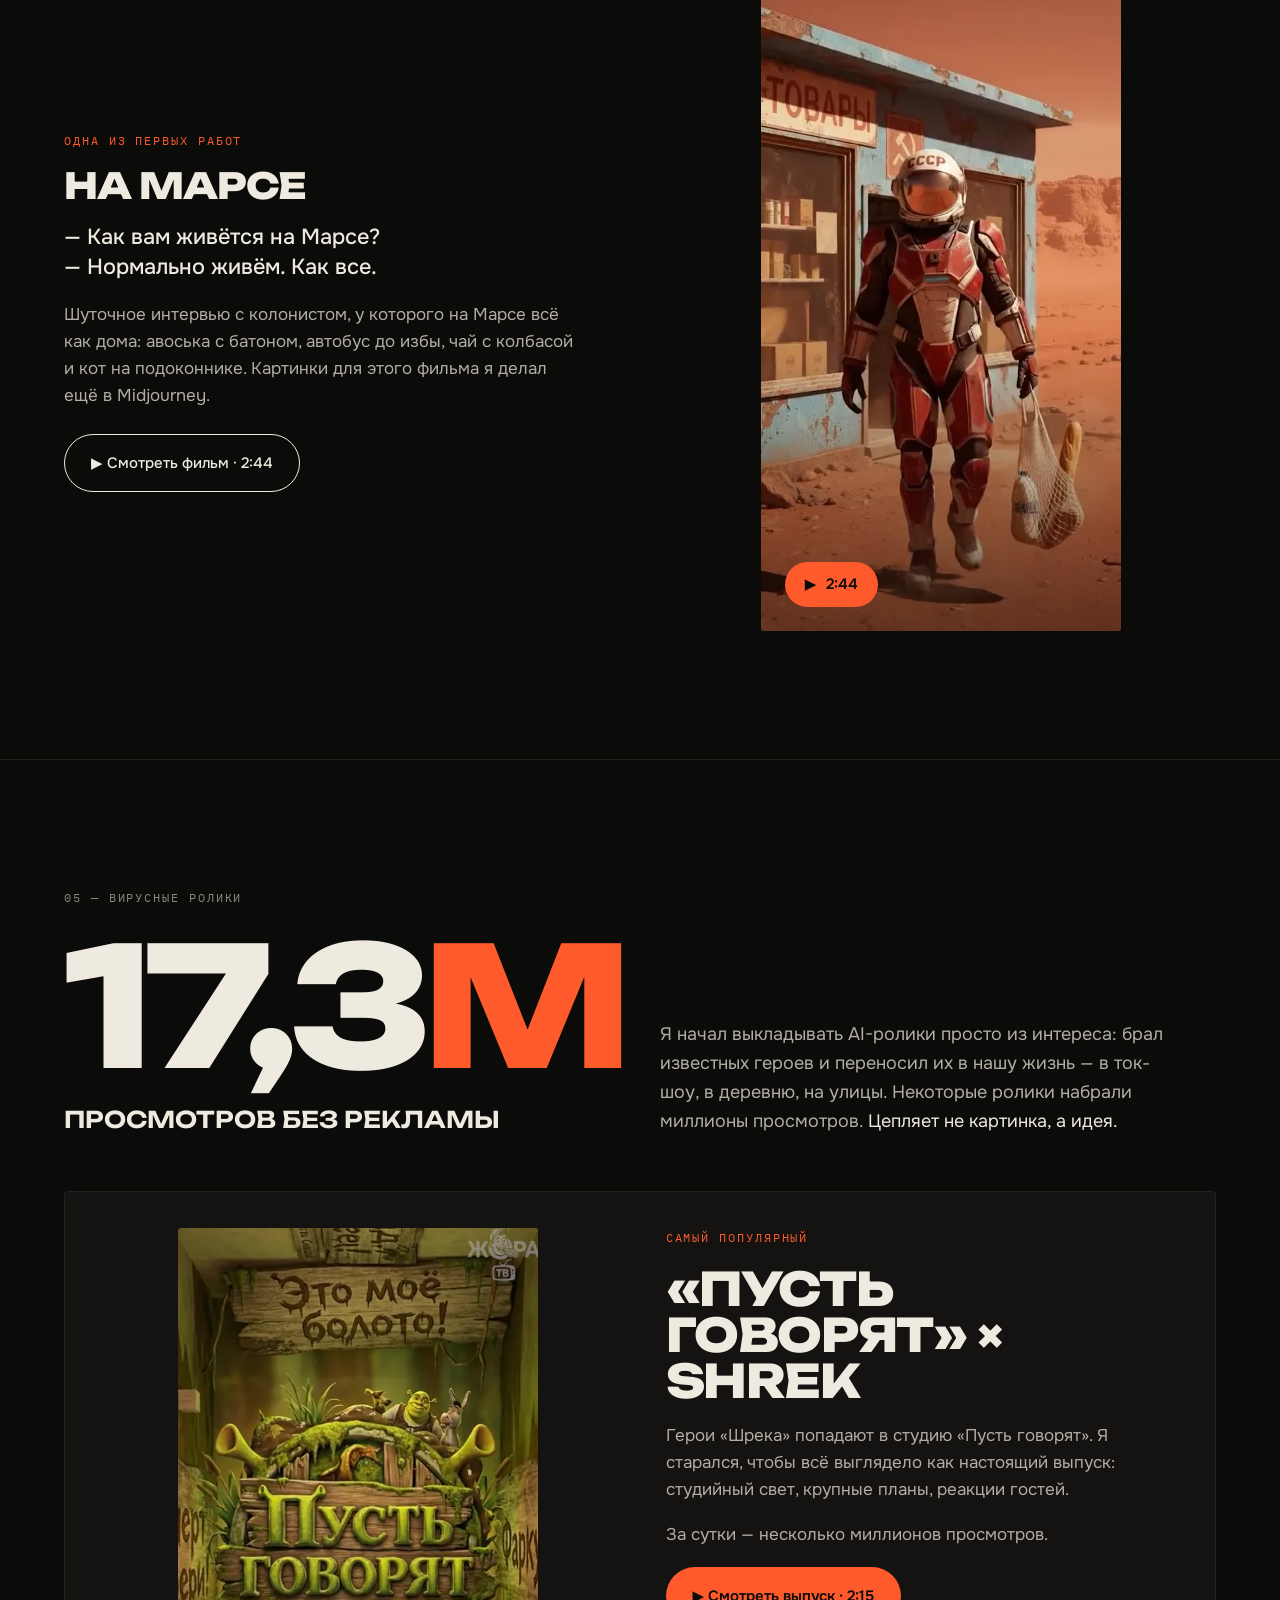
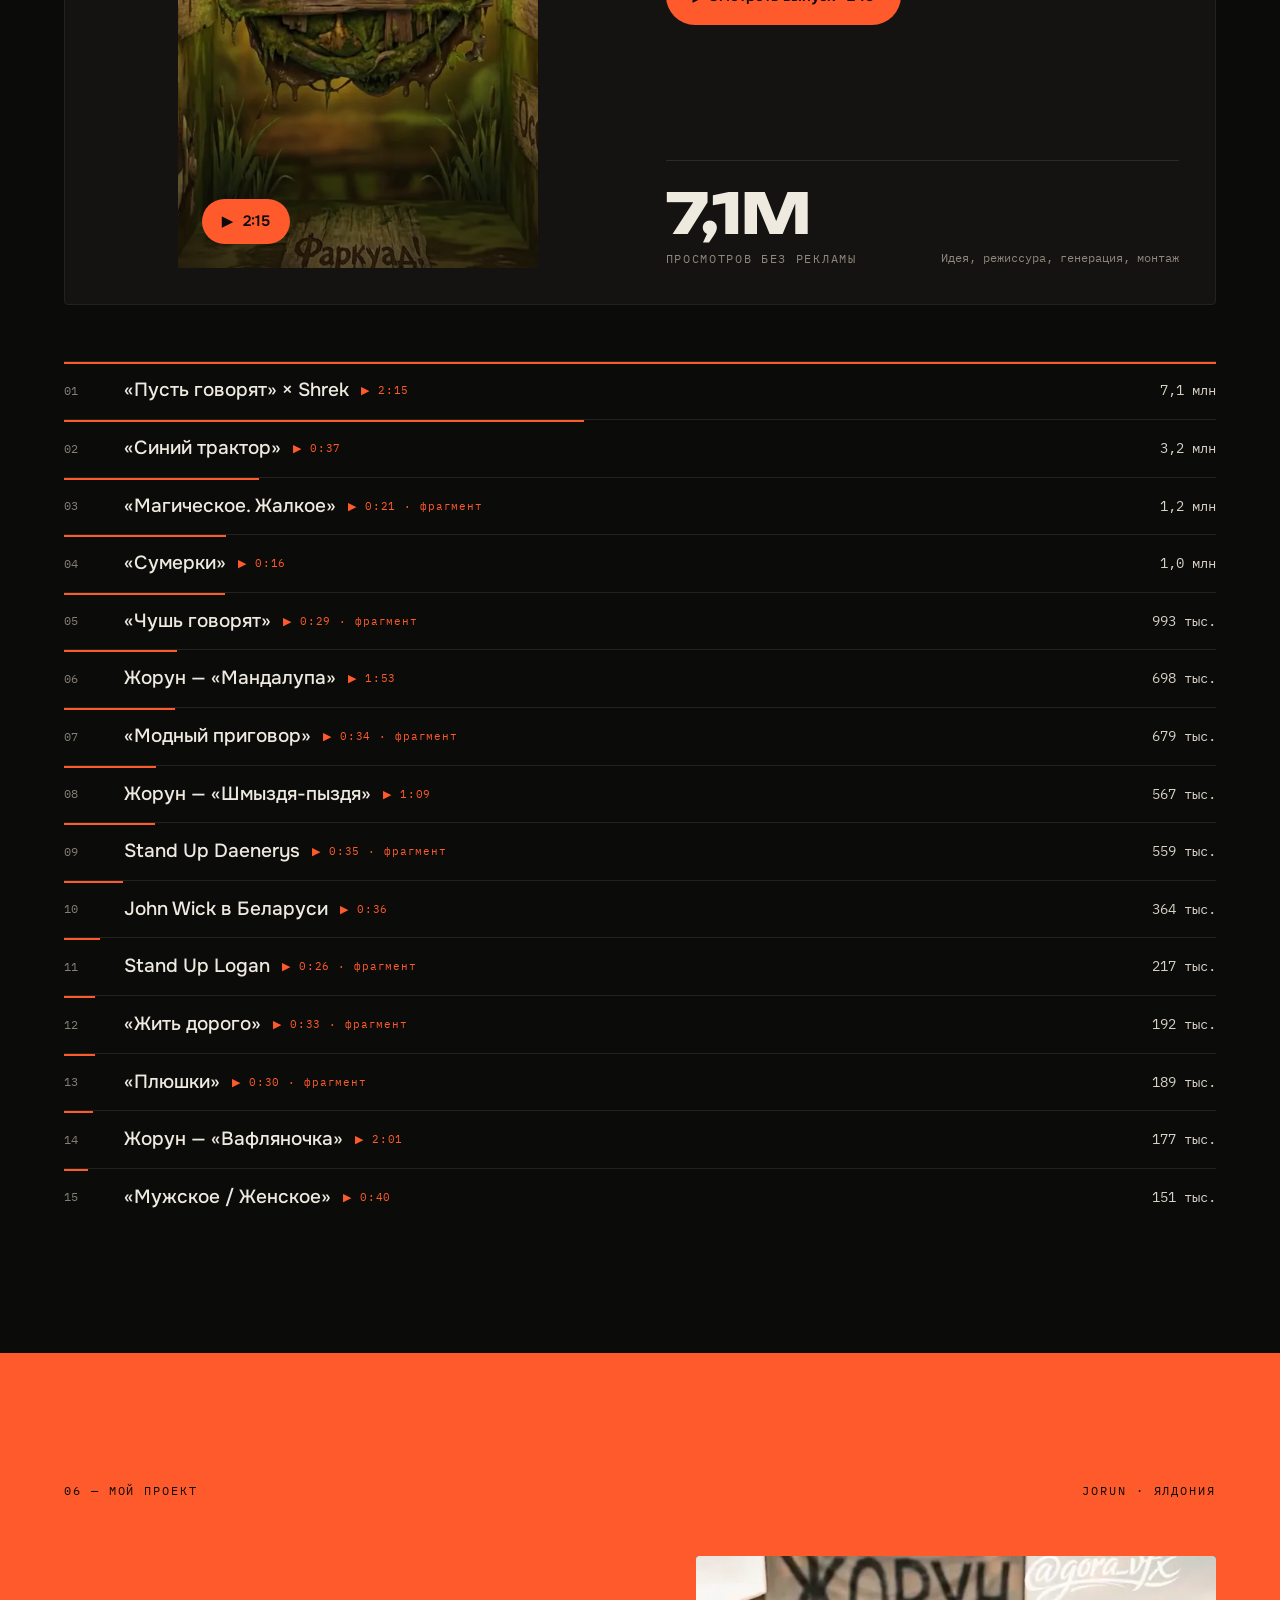
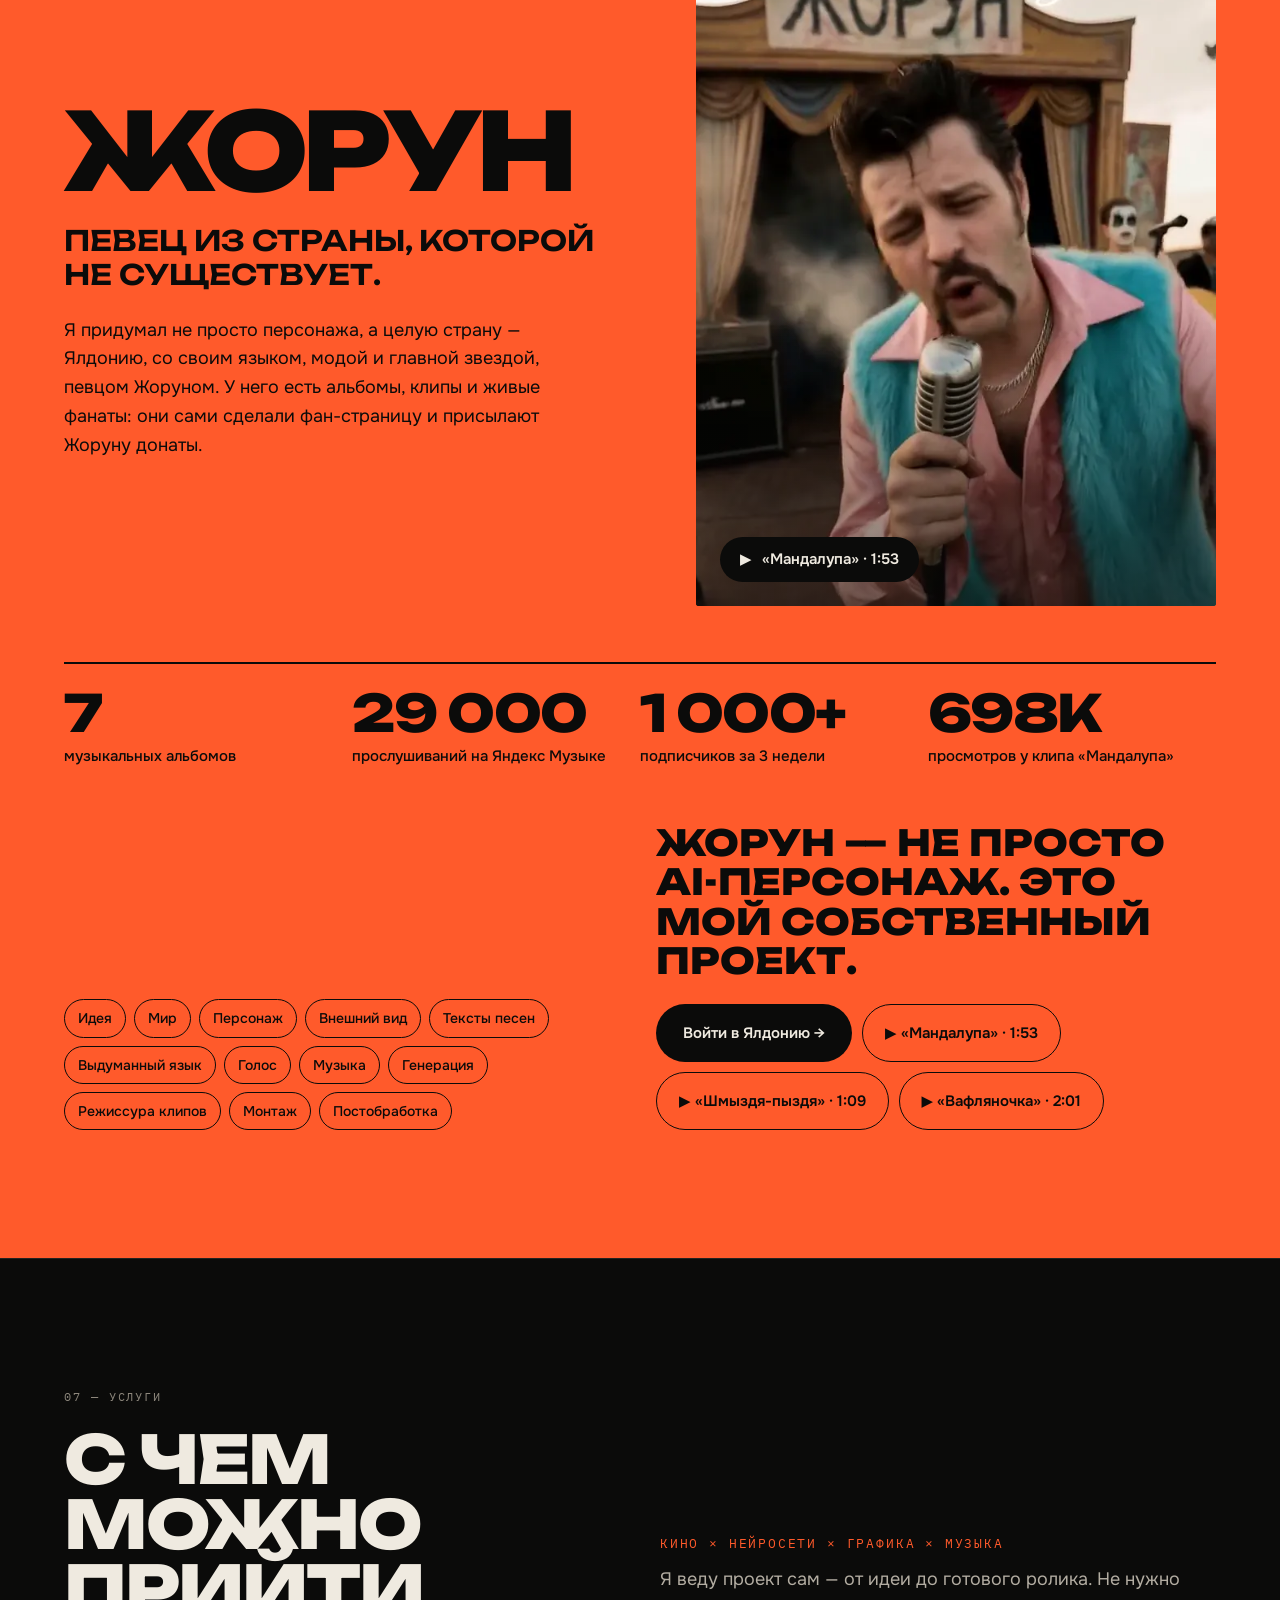
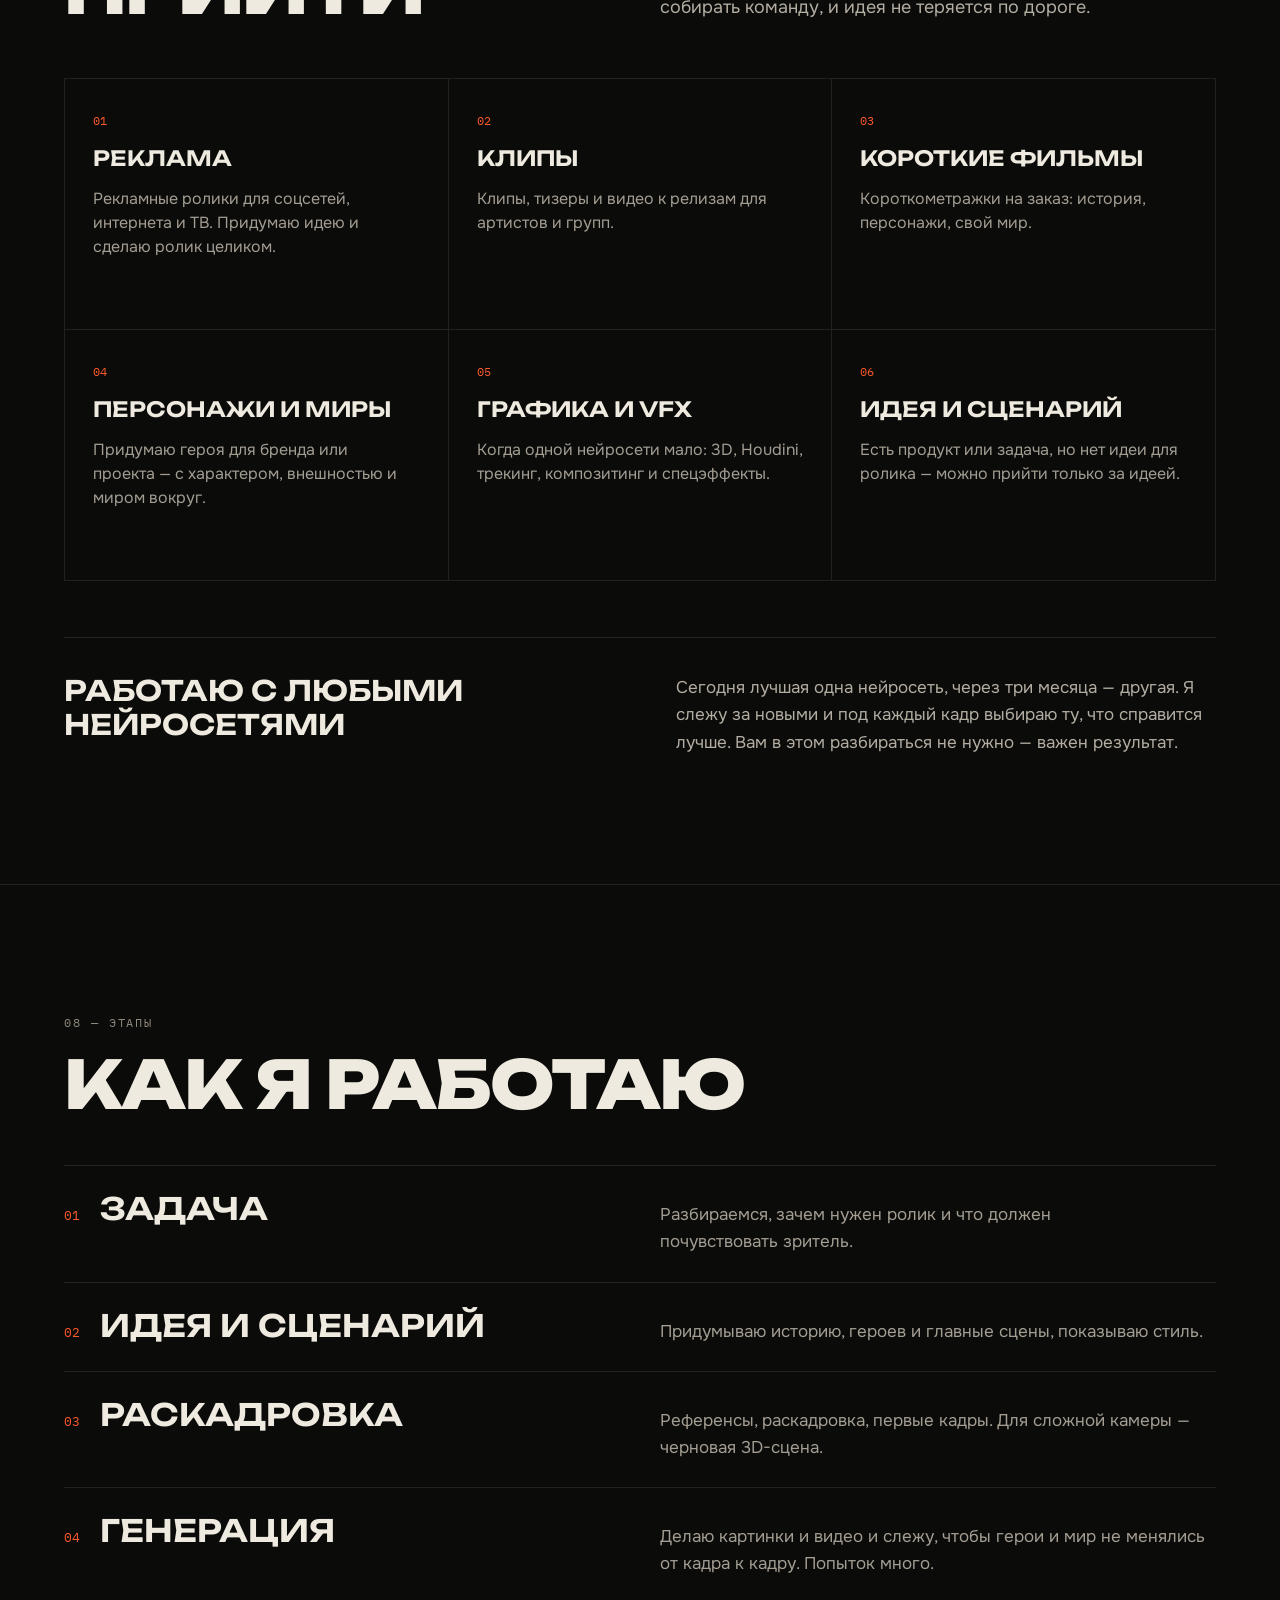
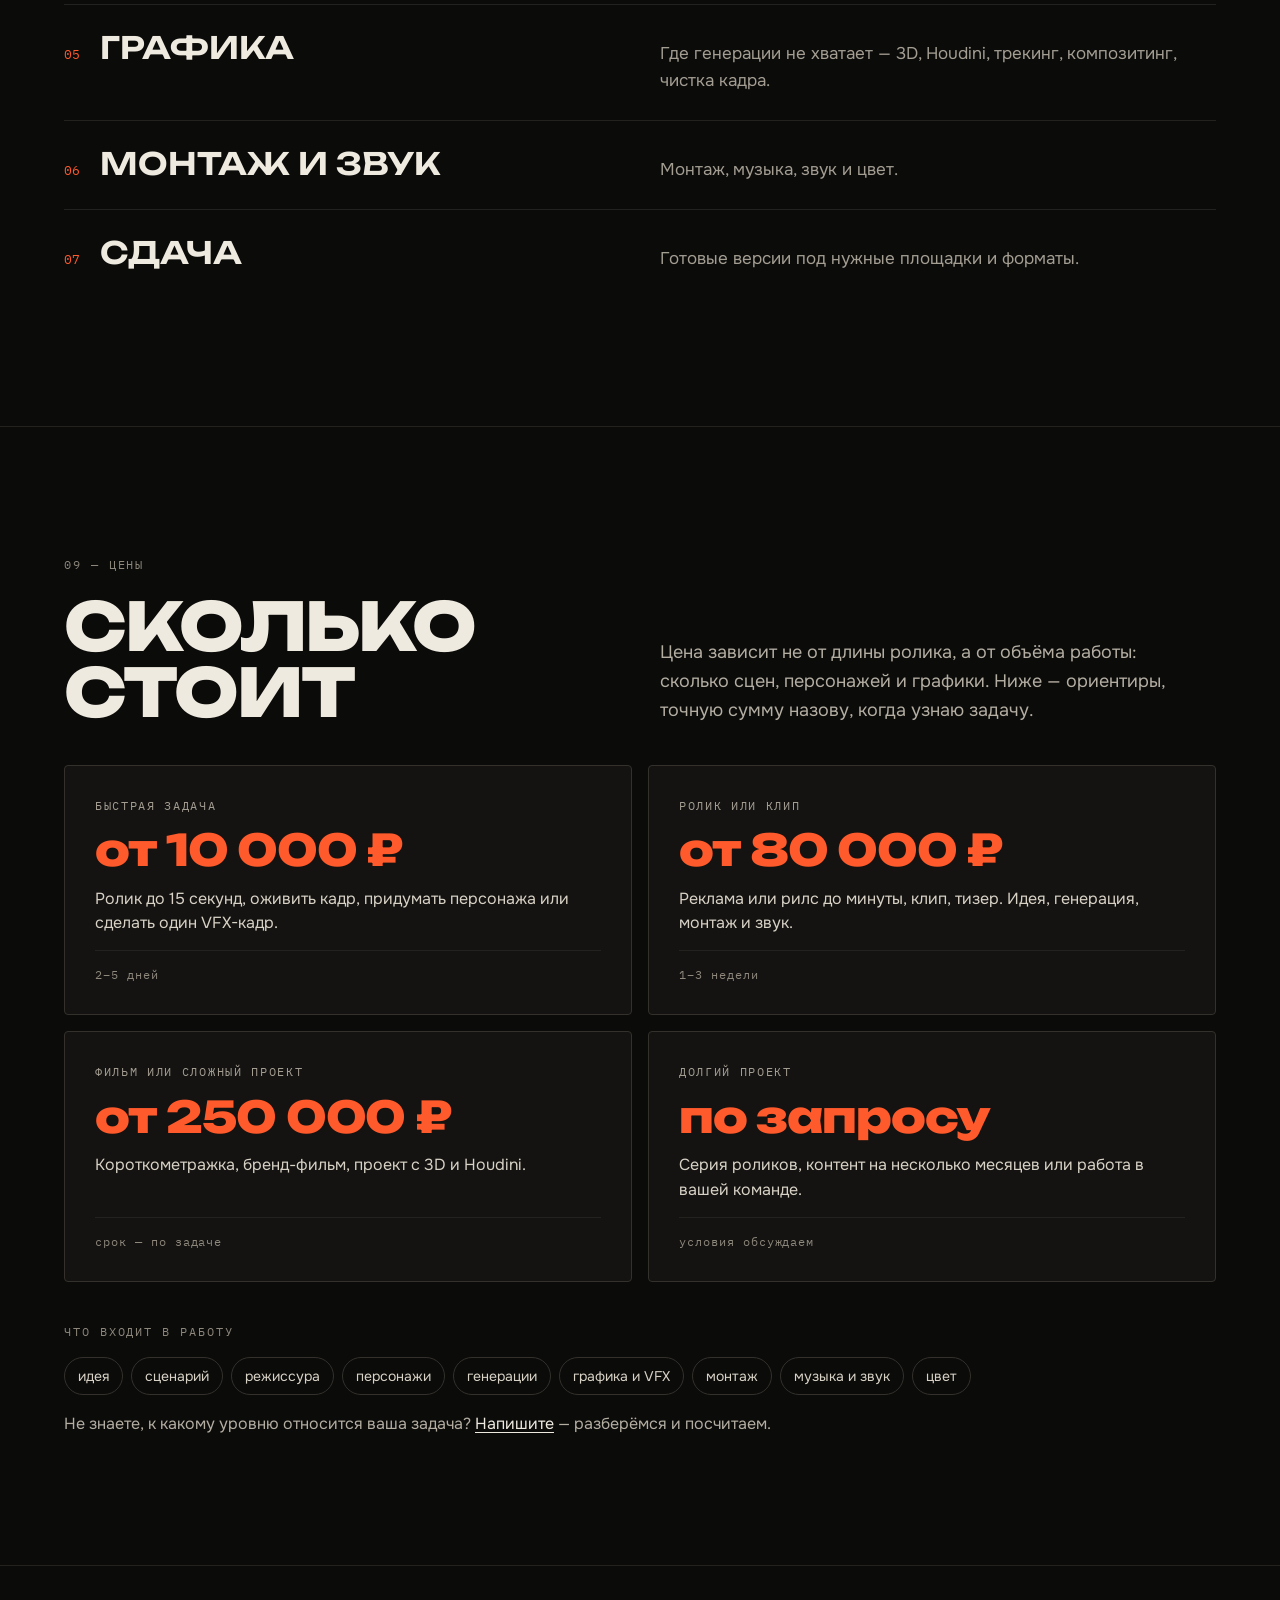
==== commit 0817aebf: "Цены: быстрая задача (ролик до 15 секунд) — от 10 000 ₽ Co-Authored-By: Claude Opus 5.5 <noreply@ant" ====
--- a/index.html
+++ b/index.html
@@ -872,7 +872,7 @@
   <ul class="price-grid">
     <li class="price">
       <p class="price-label">Быстрая задача</p>
-      <p class="price-n">от 25 000 ₽</p>
+      <p class="price-n">от 10 000 ₽</p>
       <p class="price-d">Ролик до 15 секунд, оживить кадр, придумать персонажа или сделать один VFX-кадр.</p>
       <p class="price-t">2–5 дней</p>
     </li>
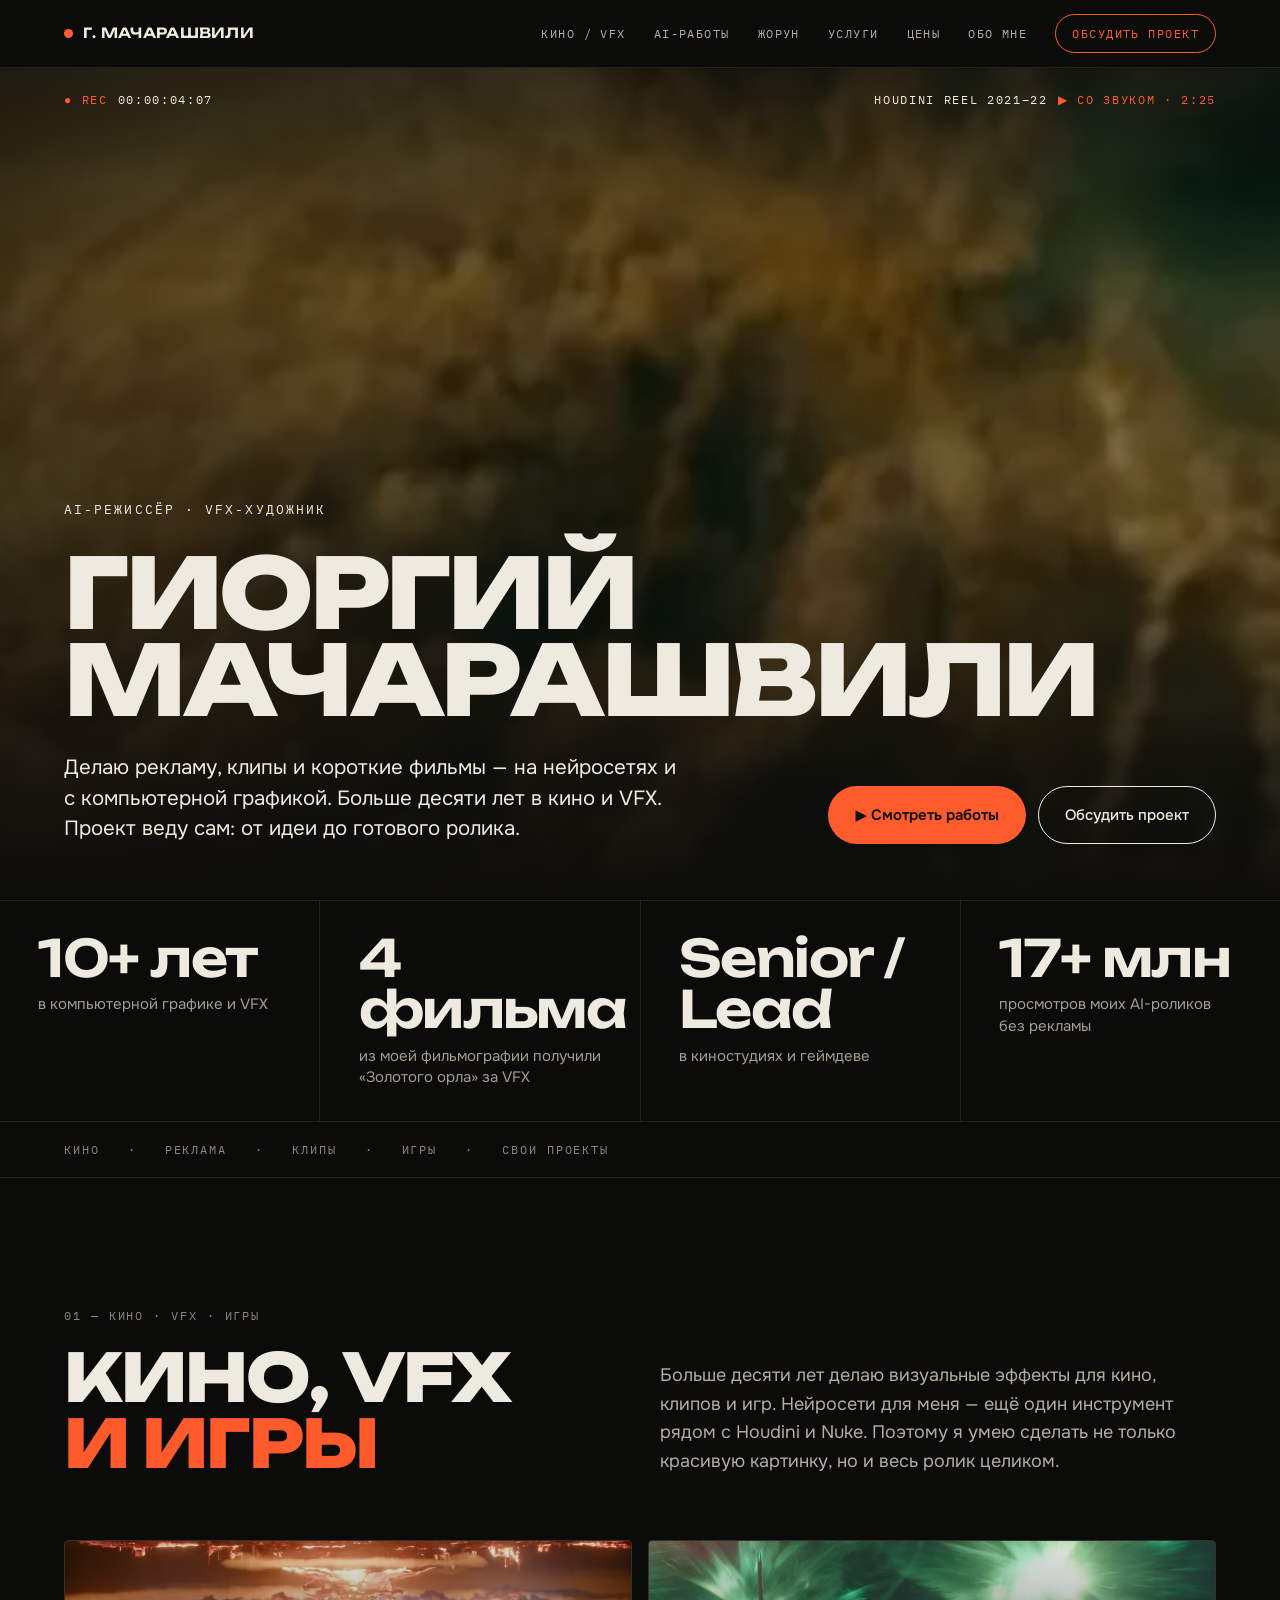
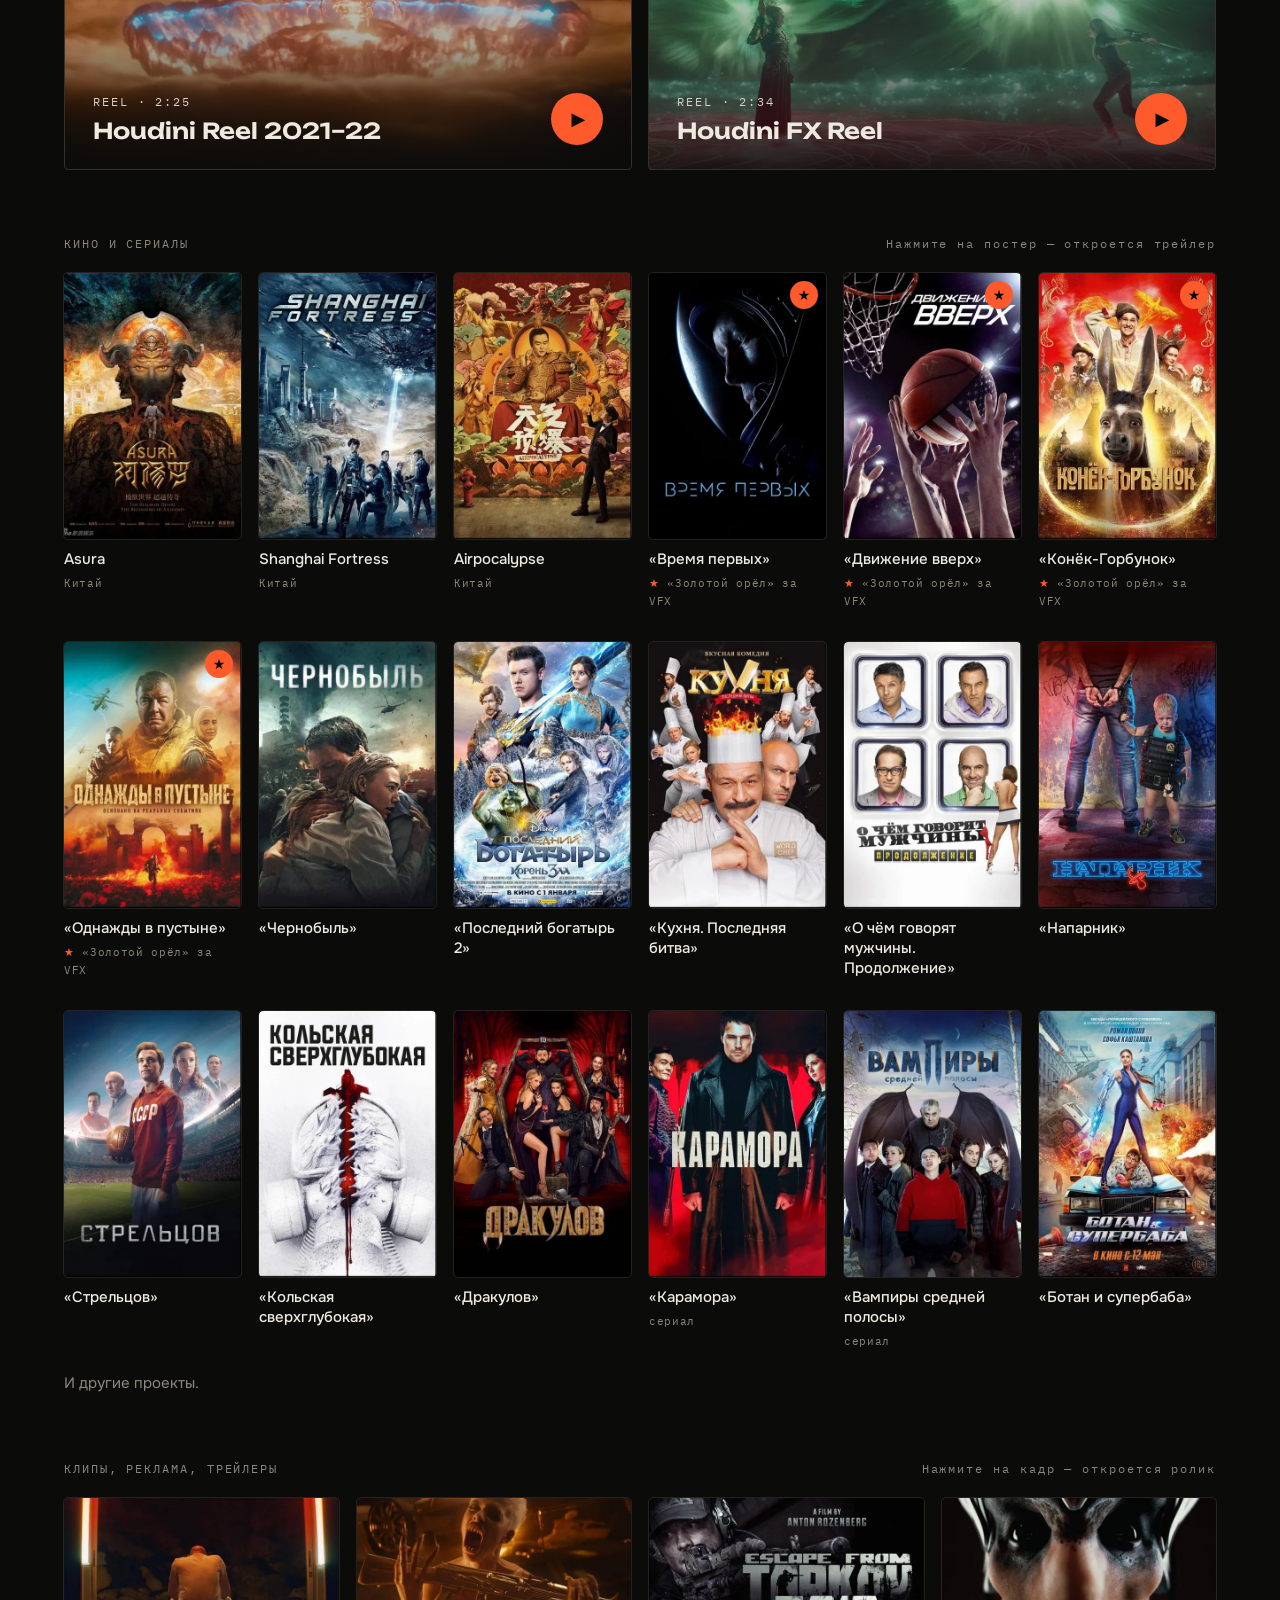
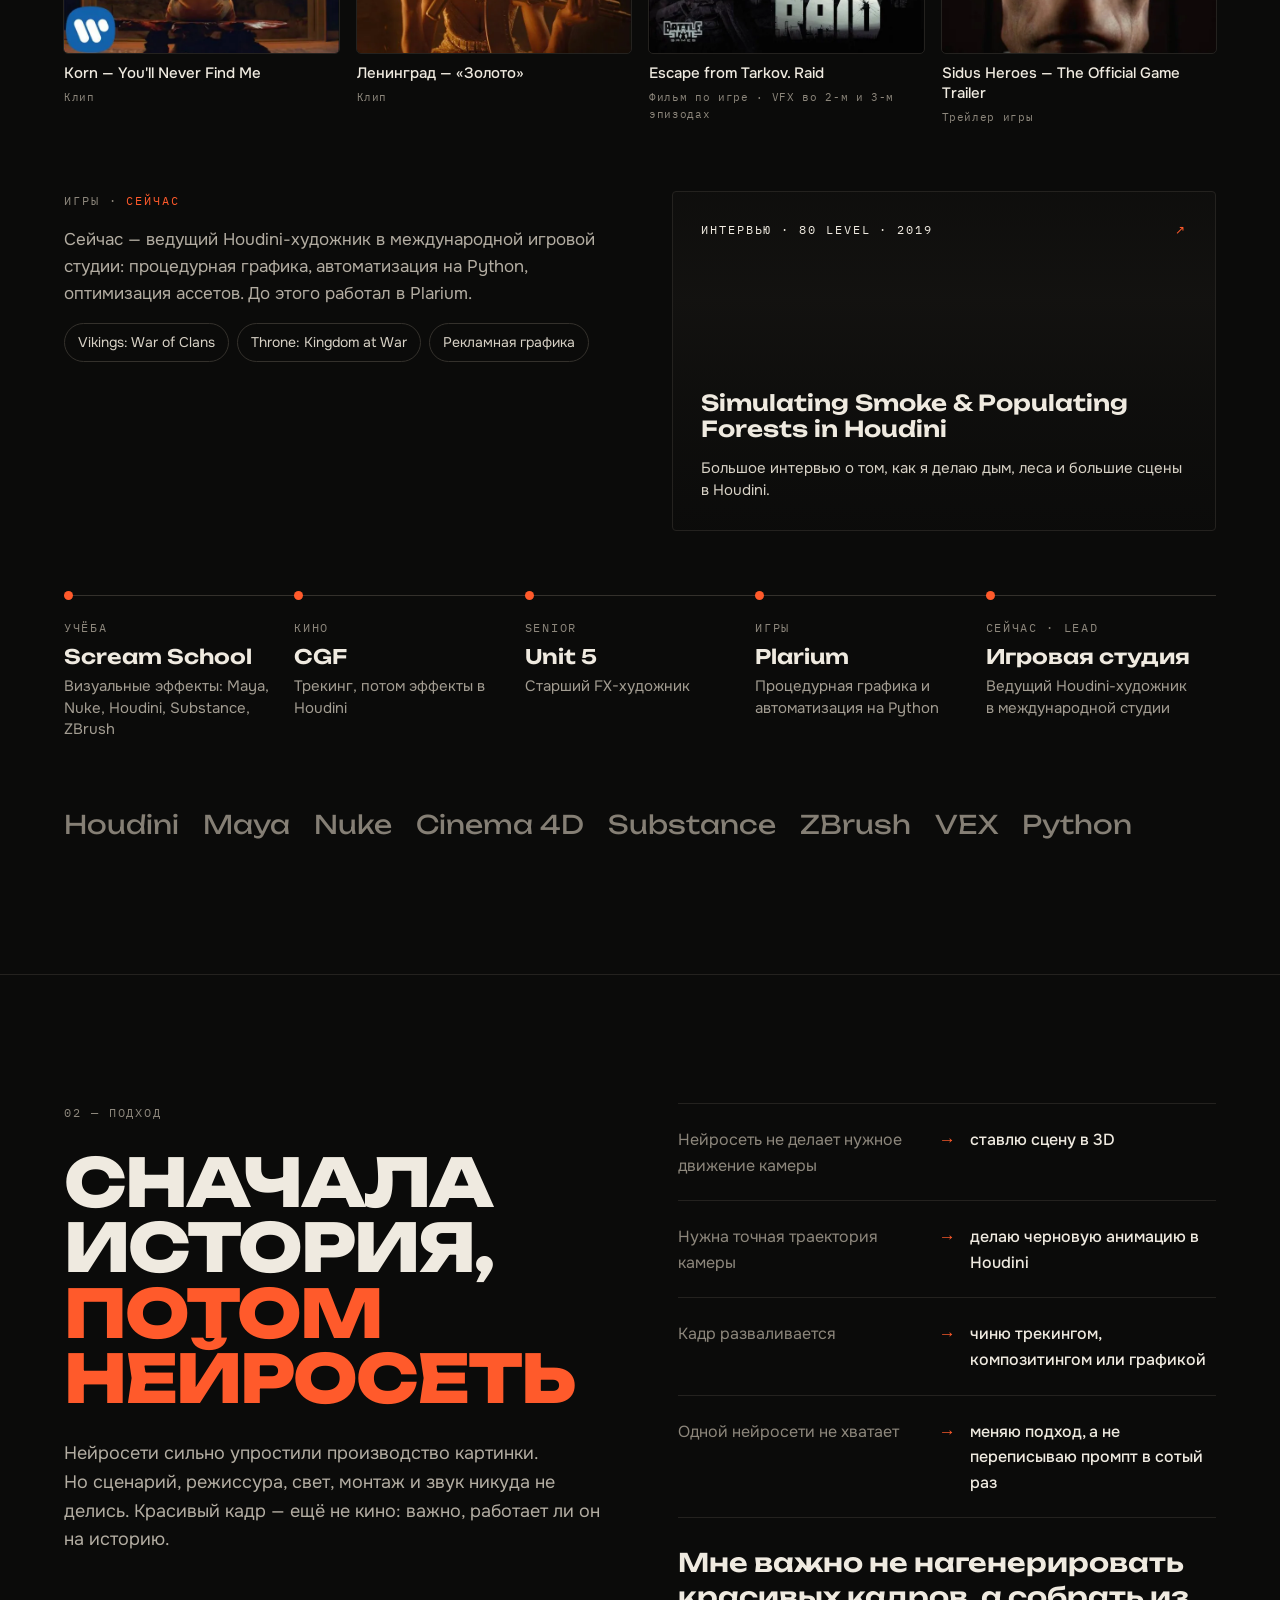
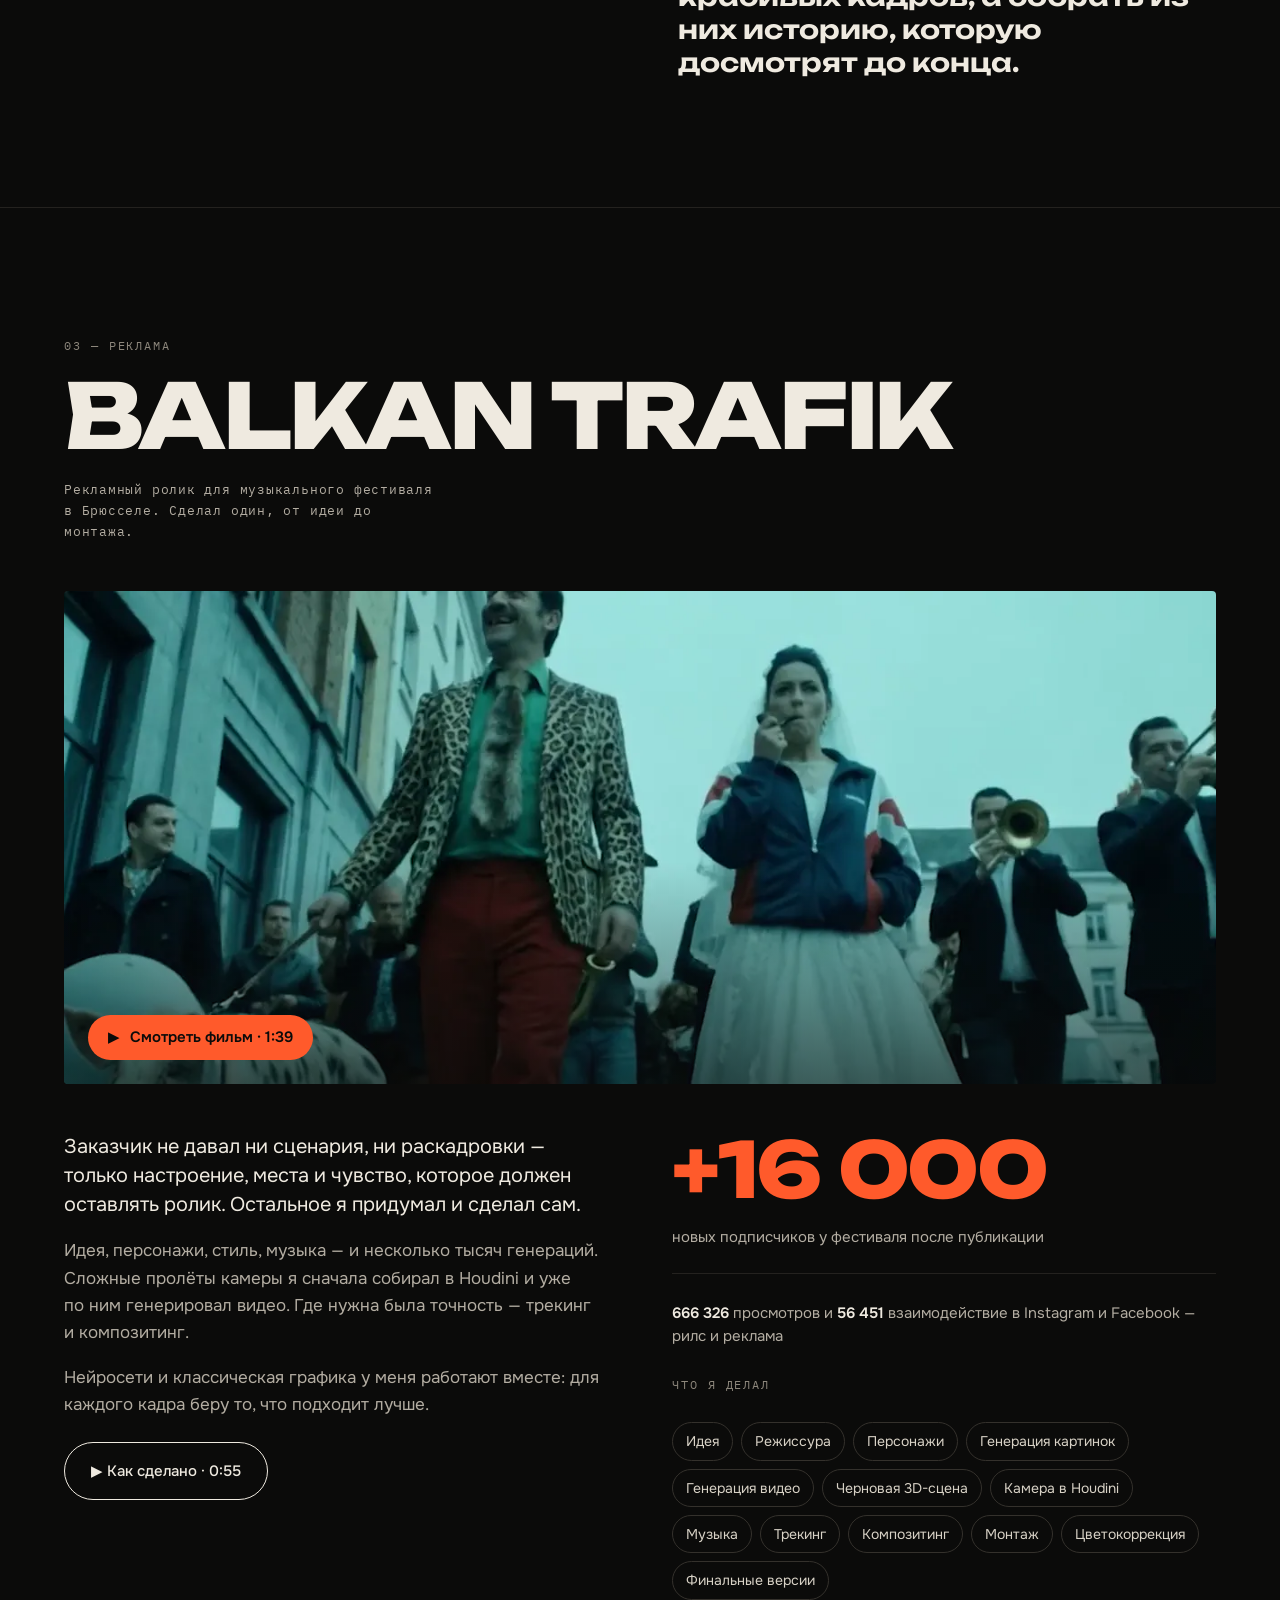
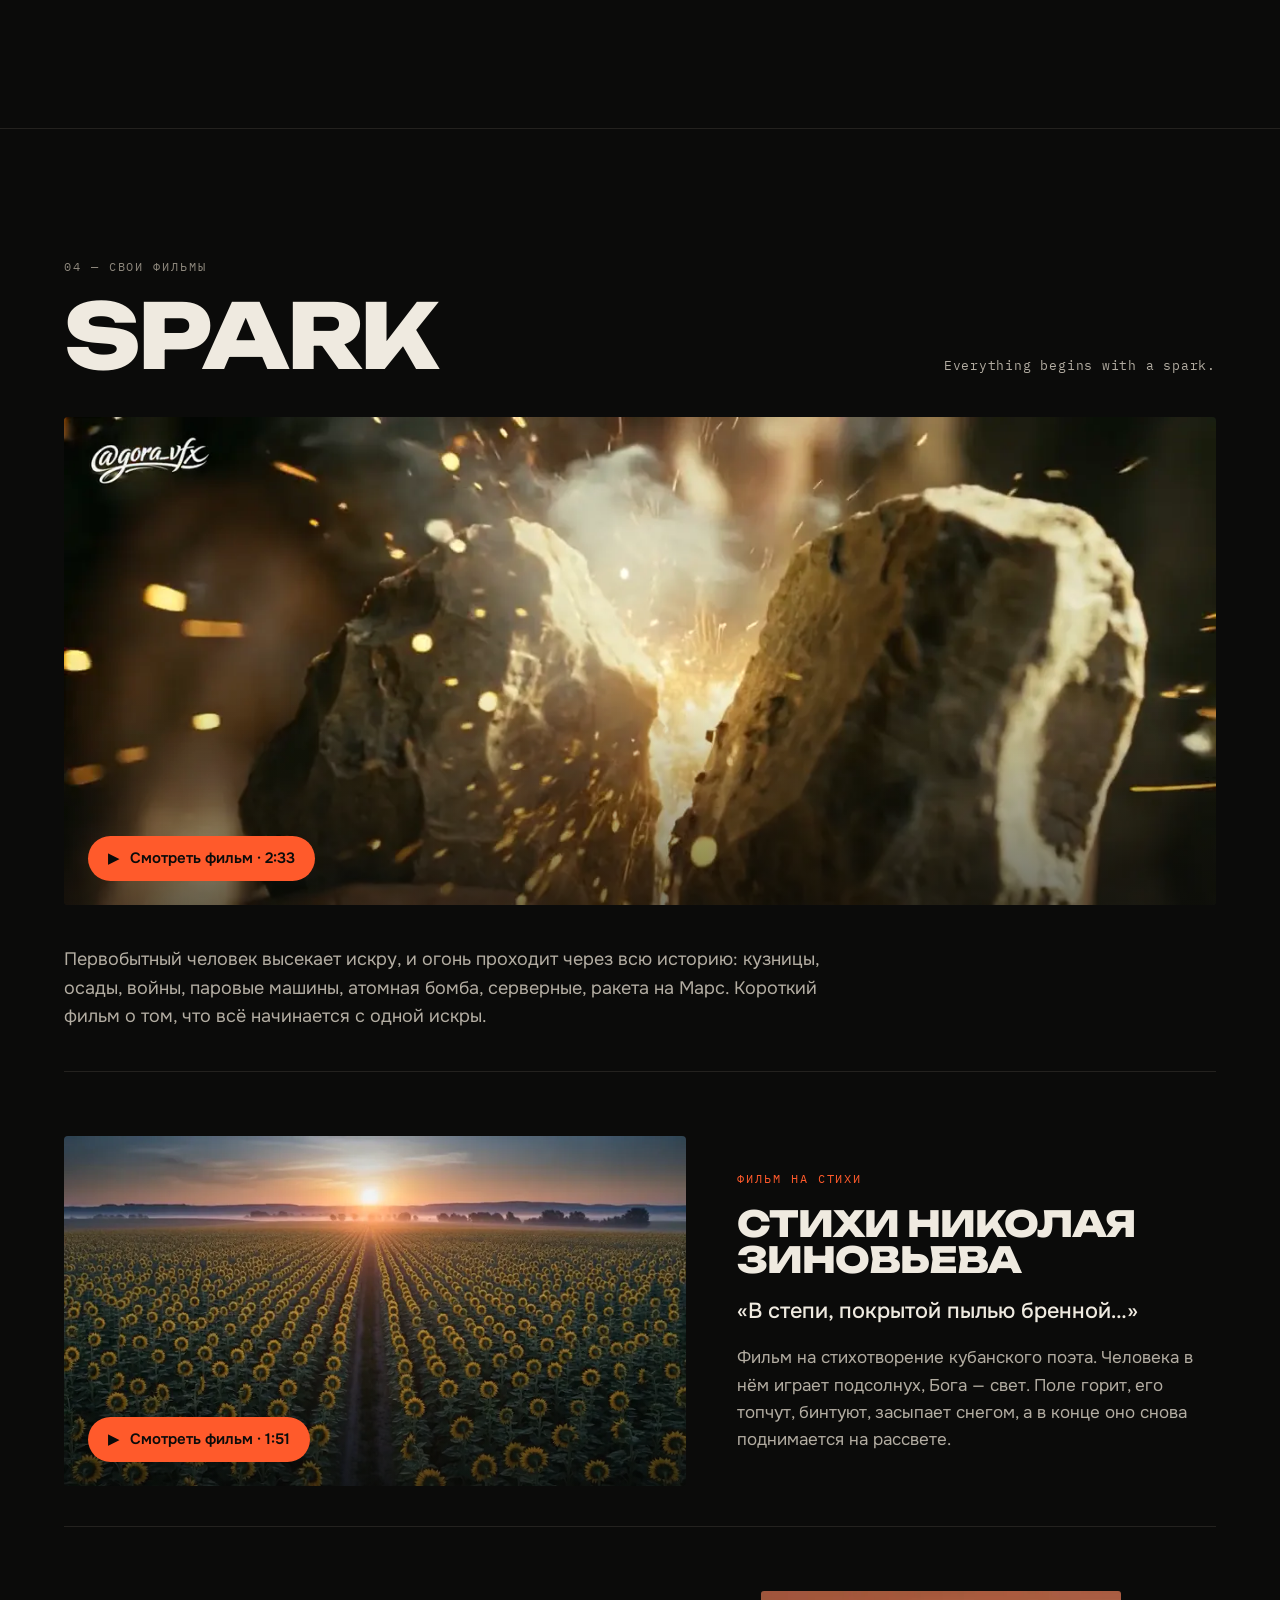
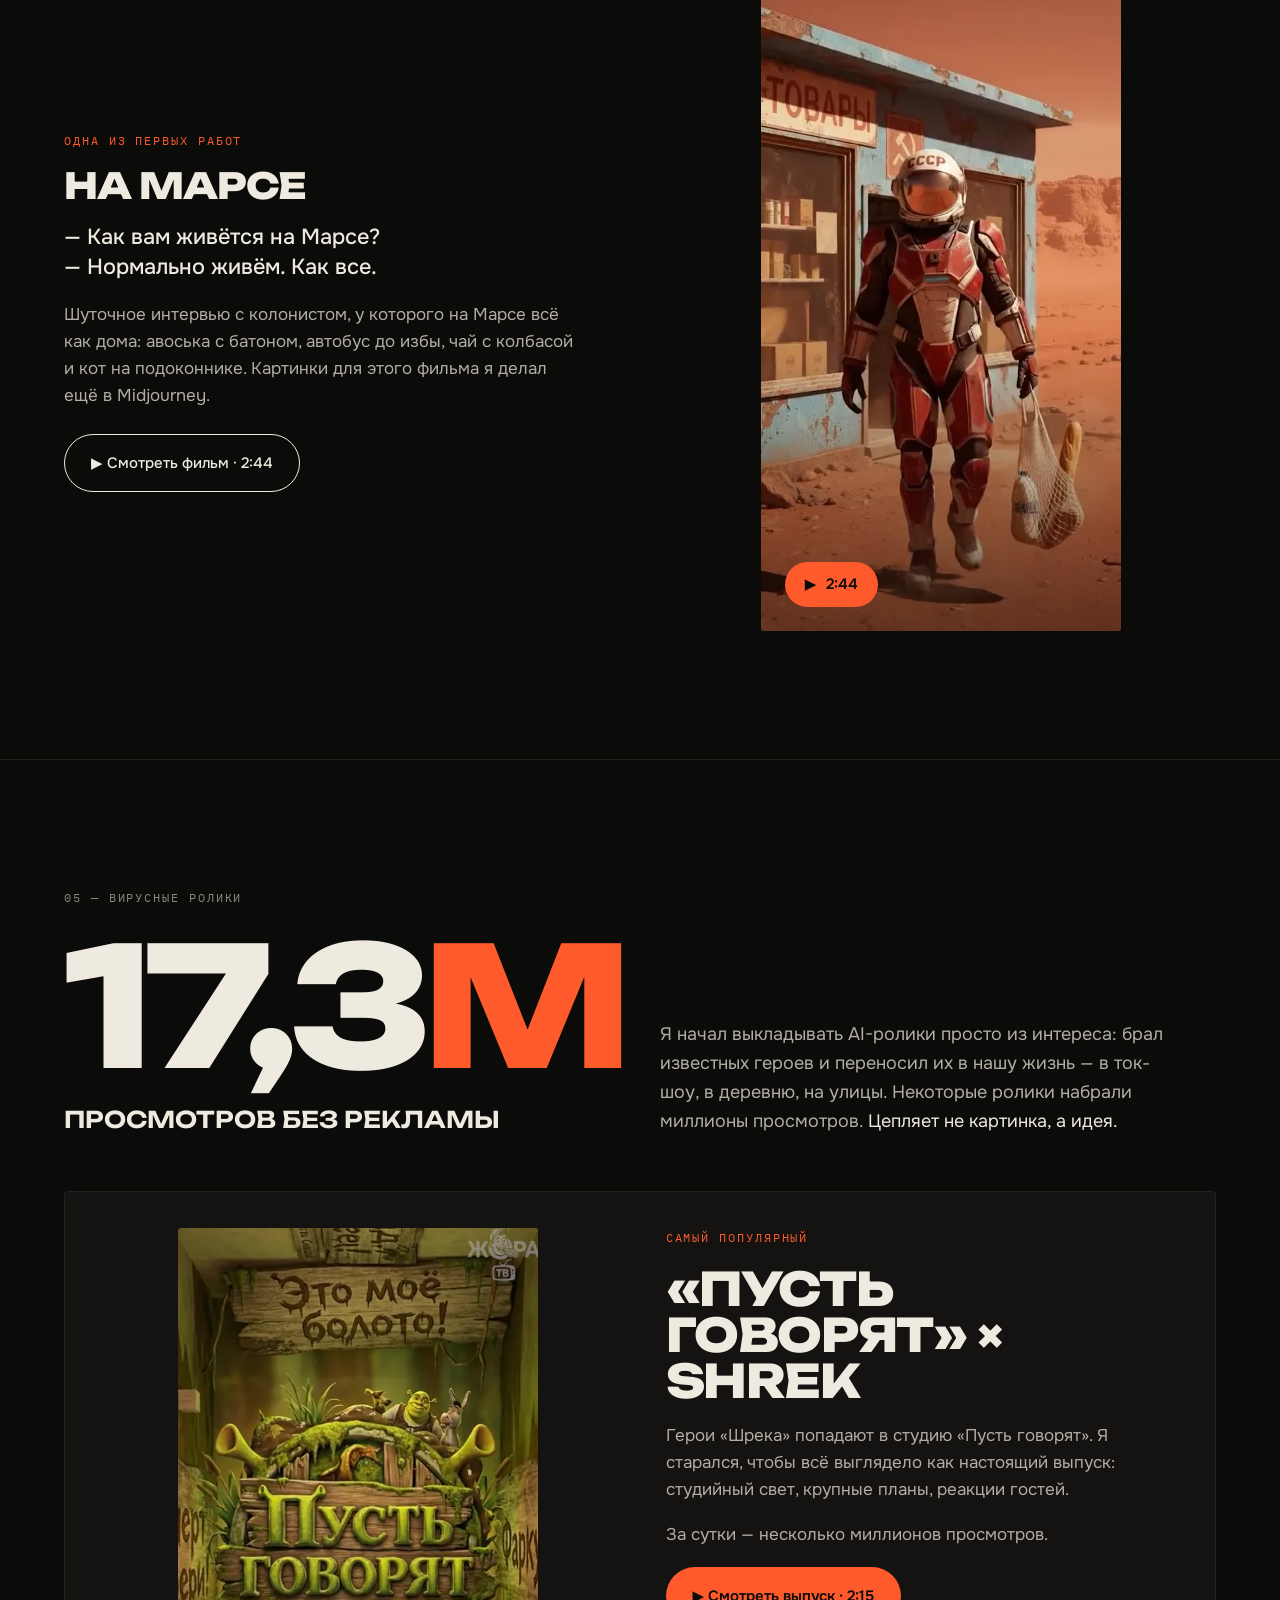
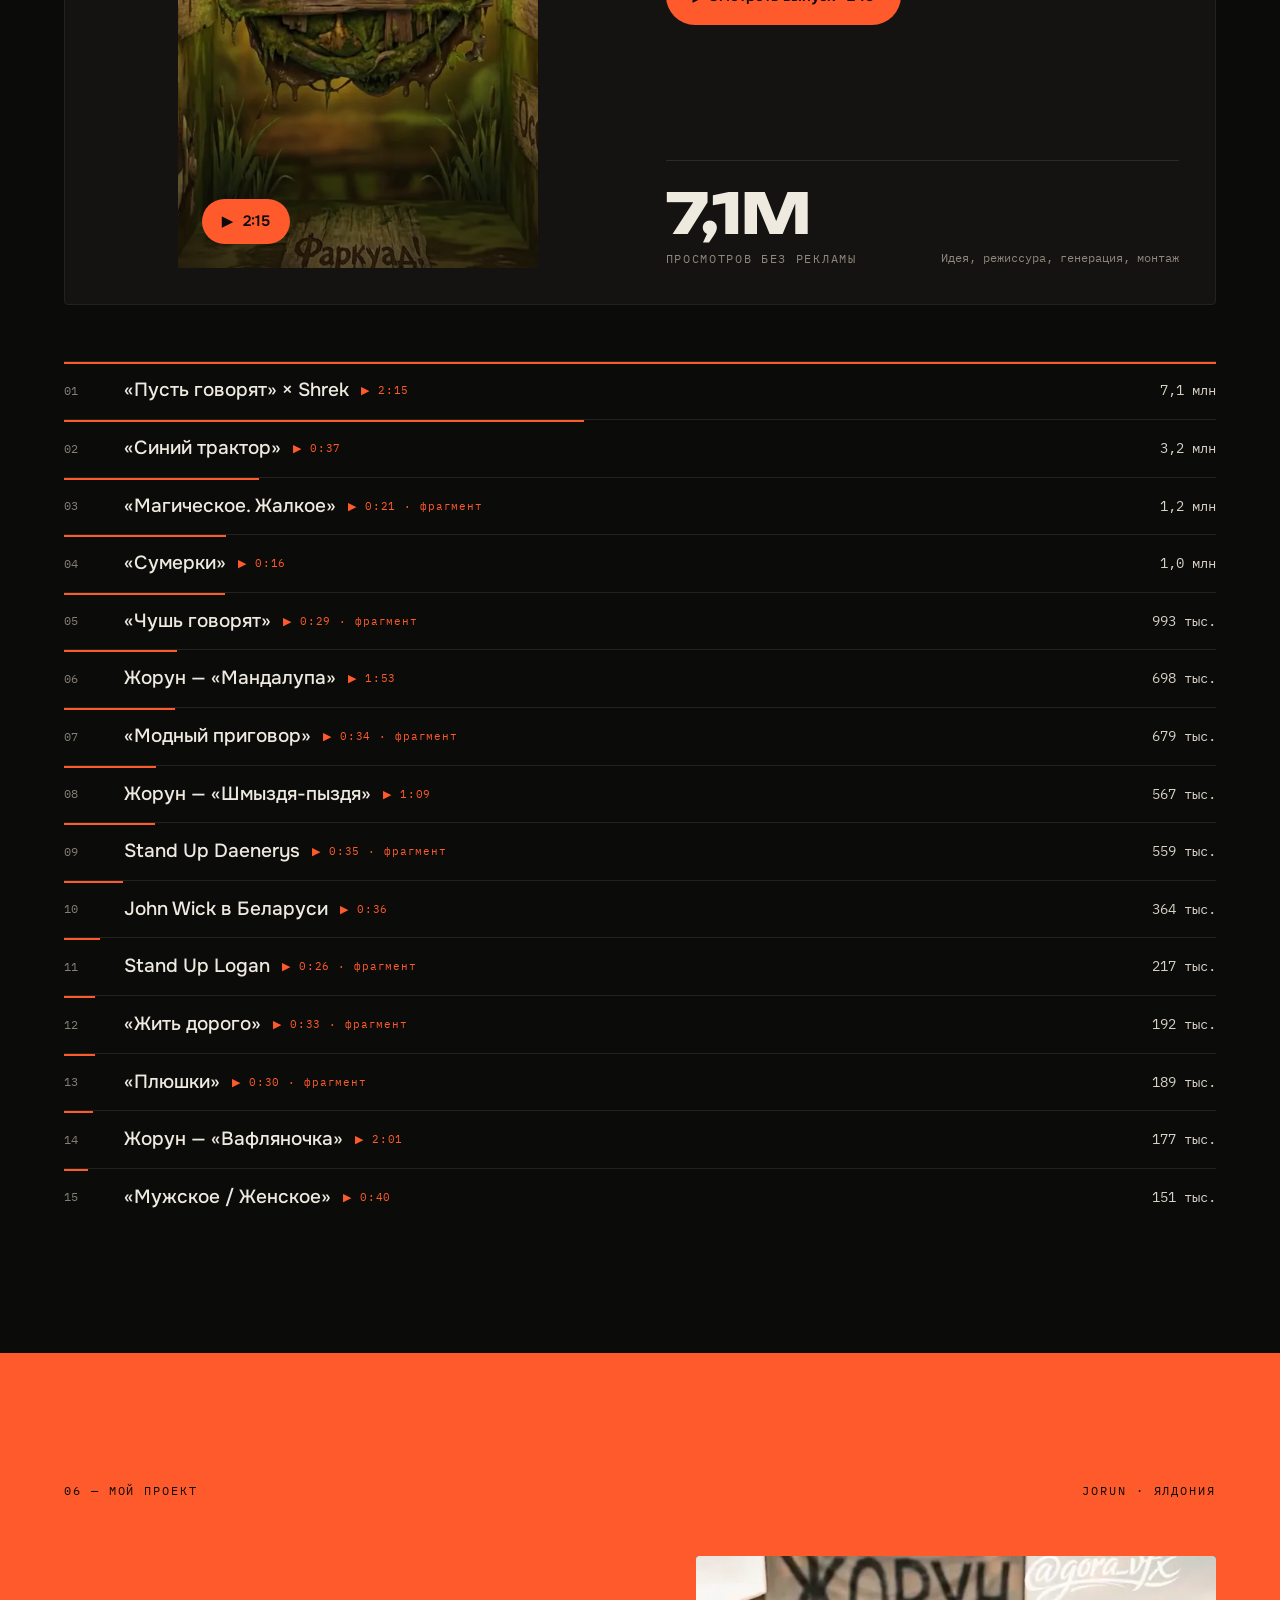
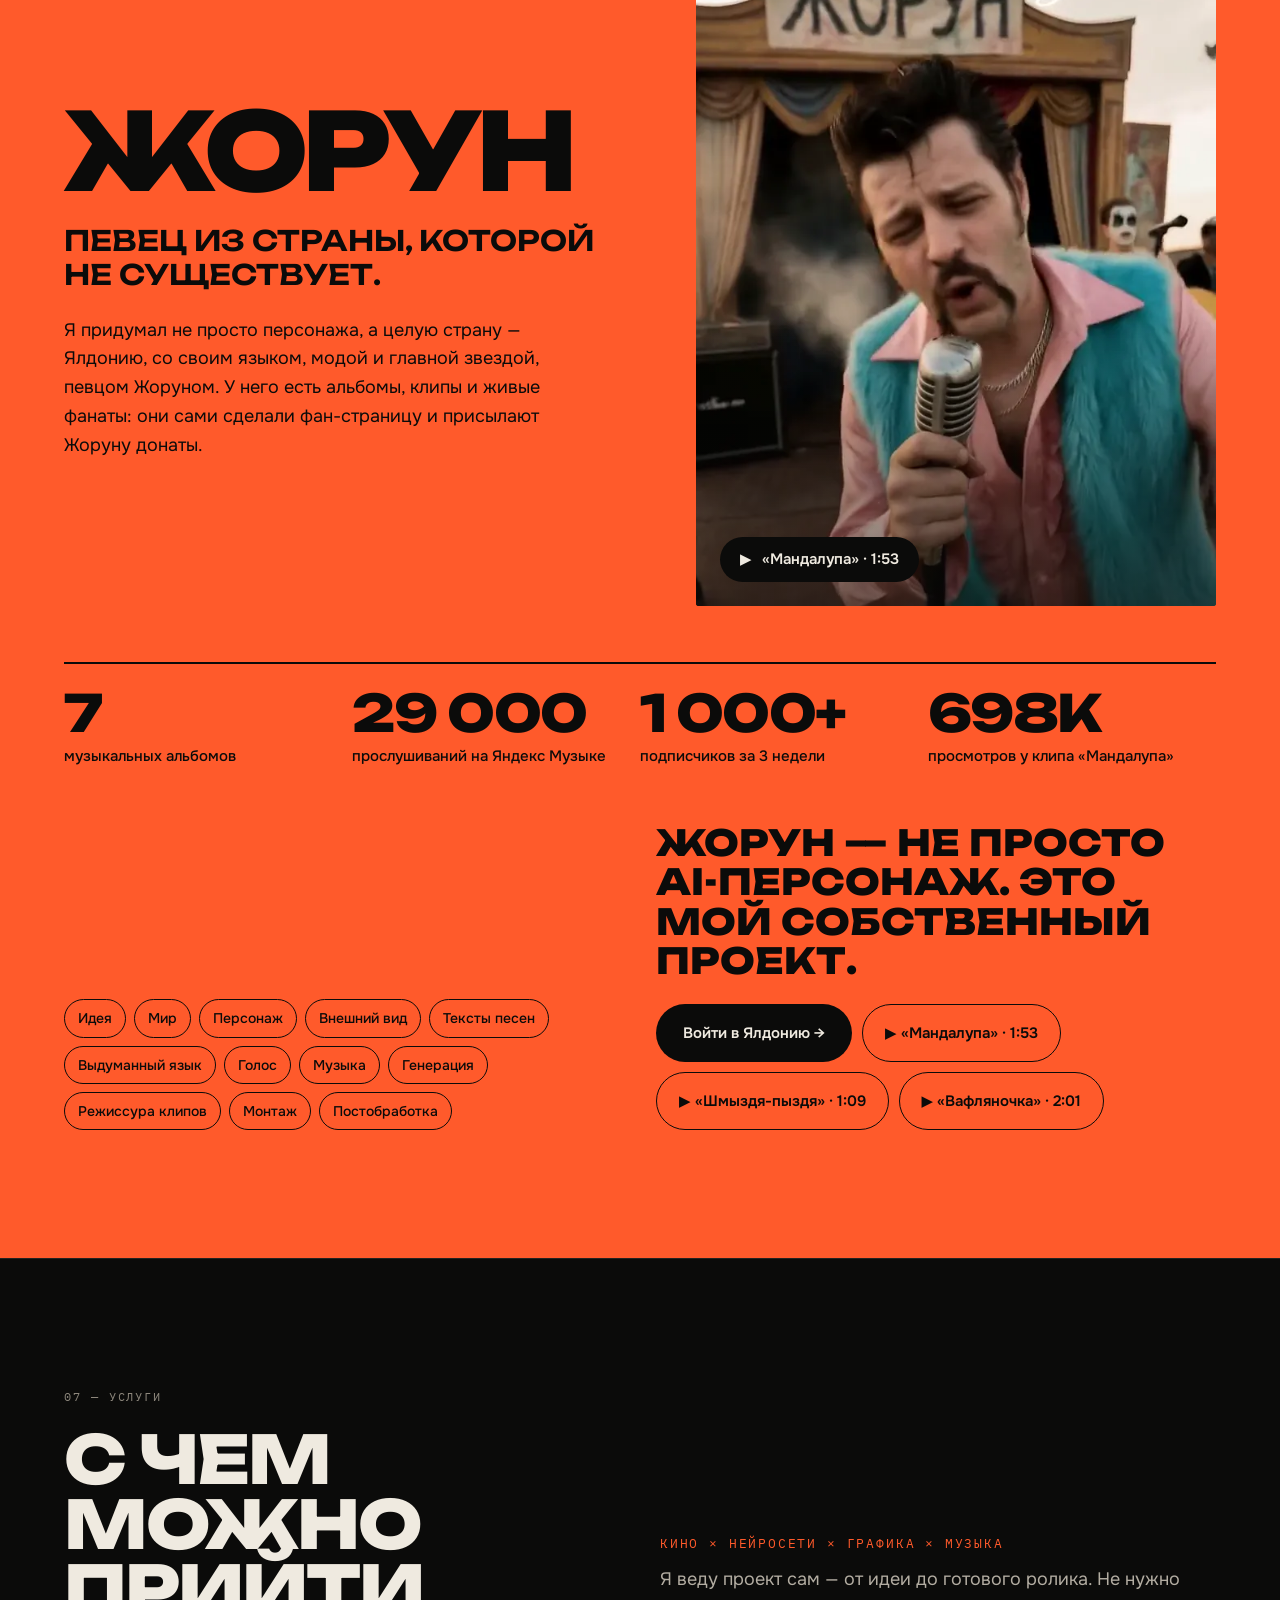
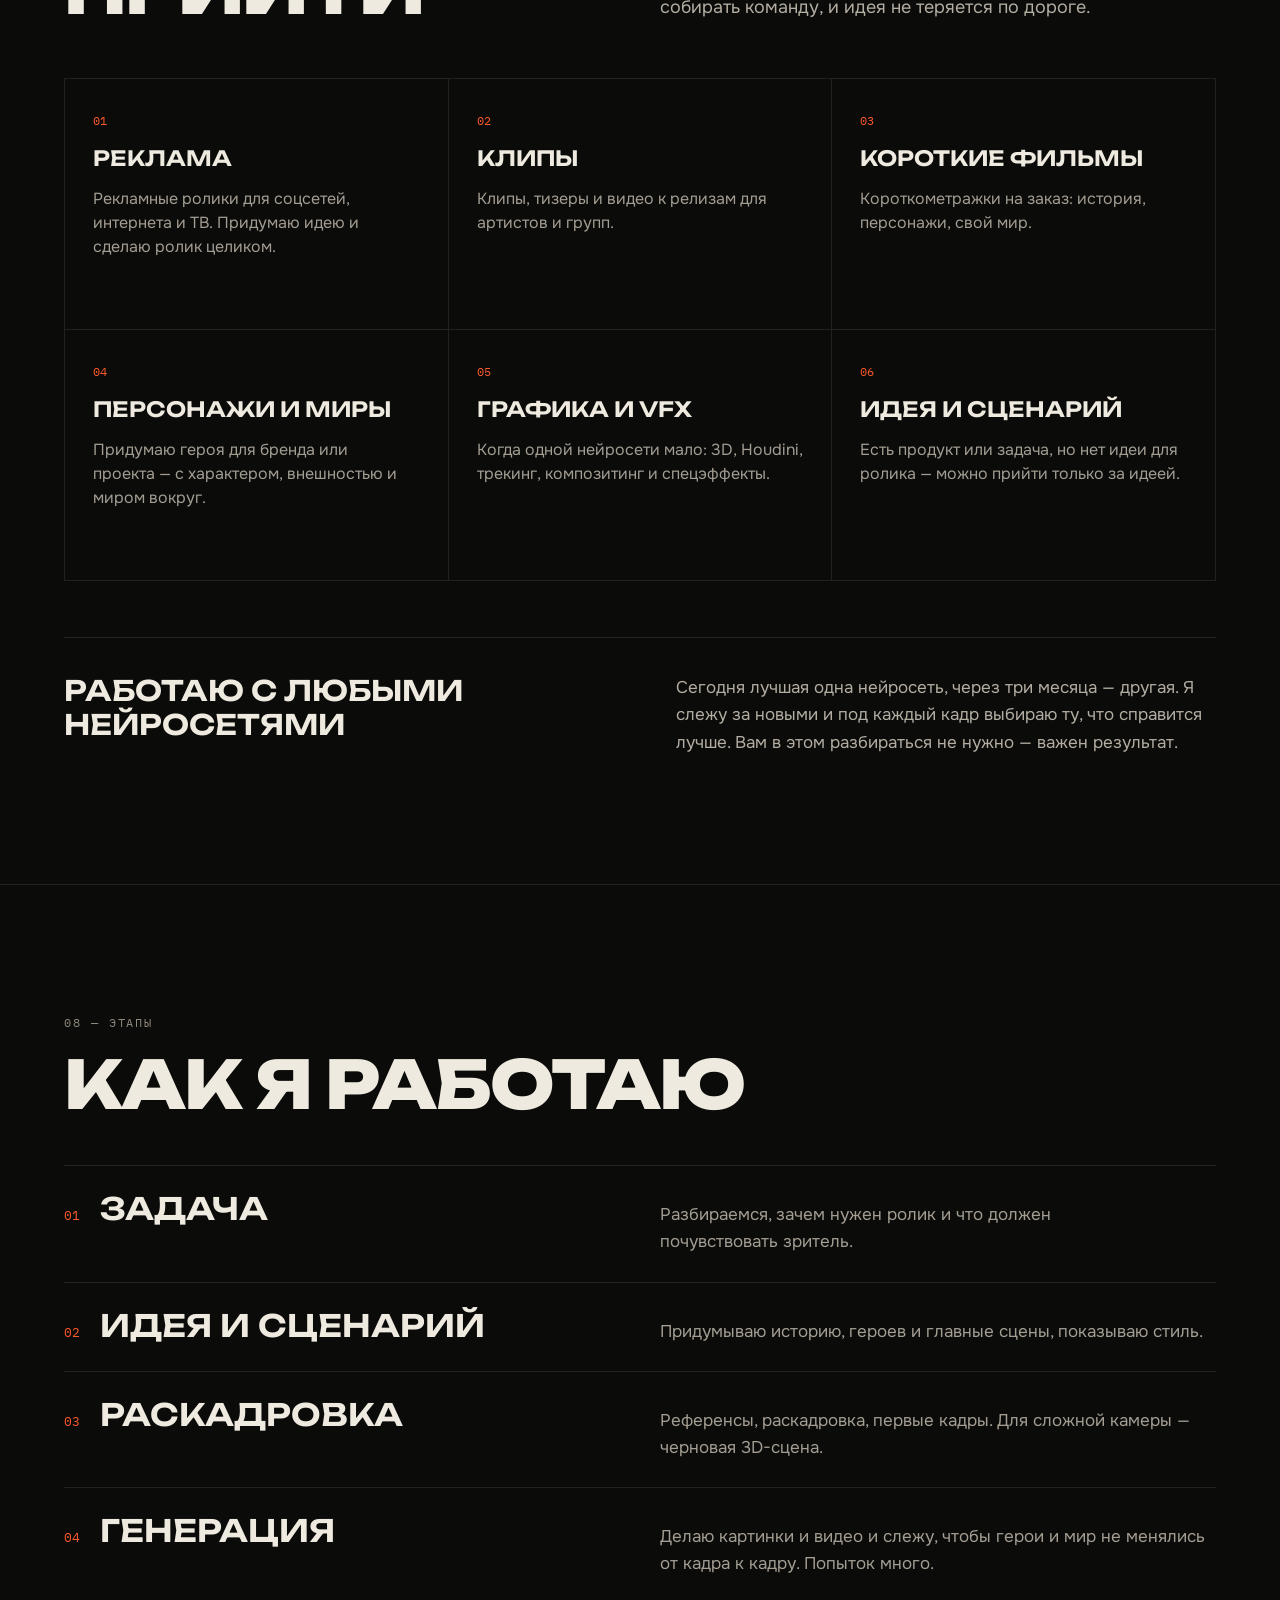
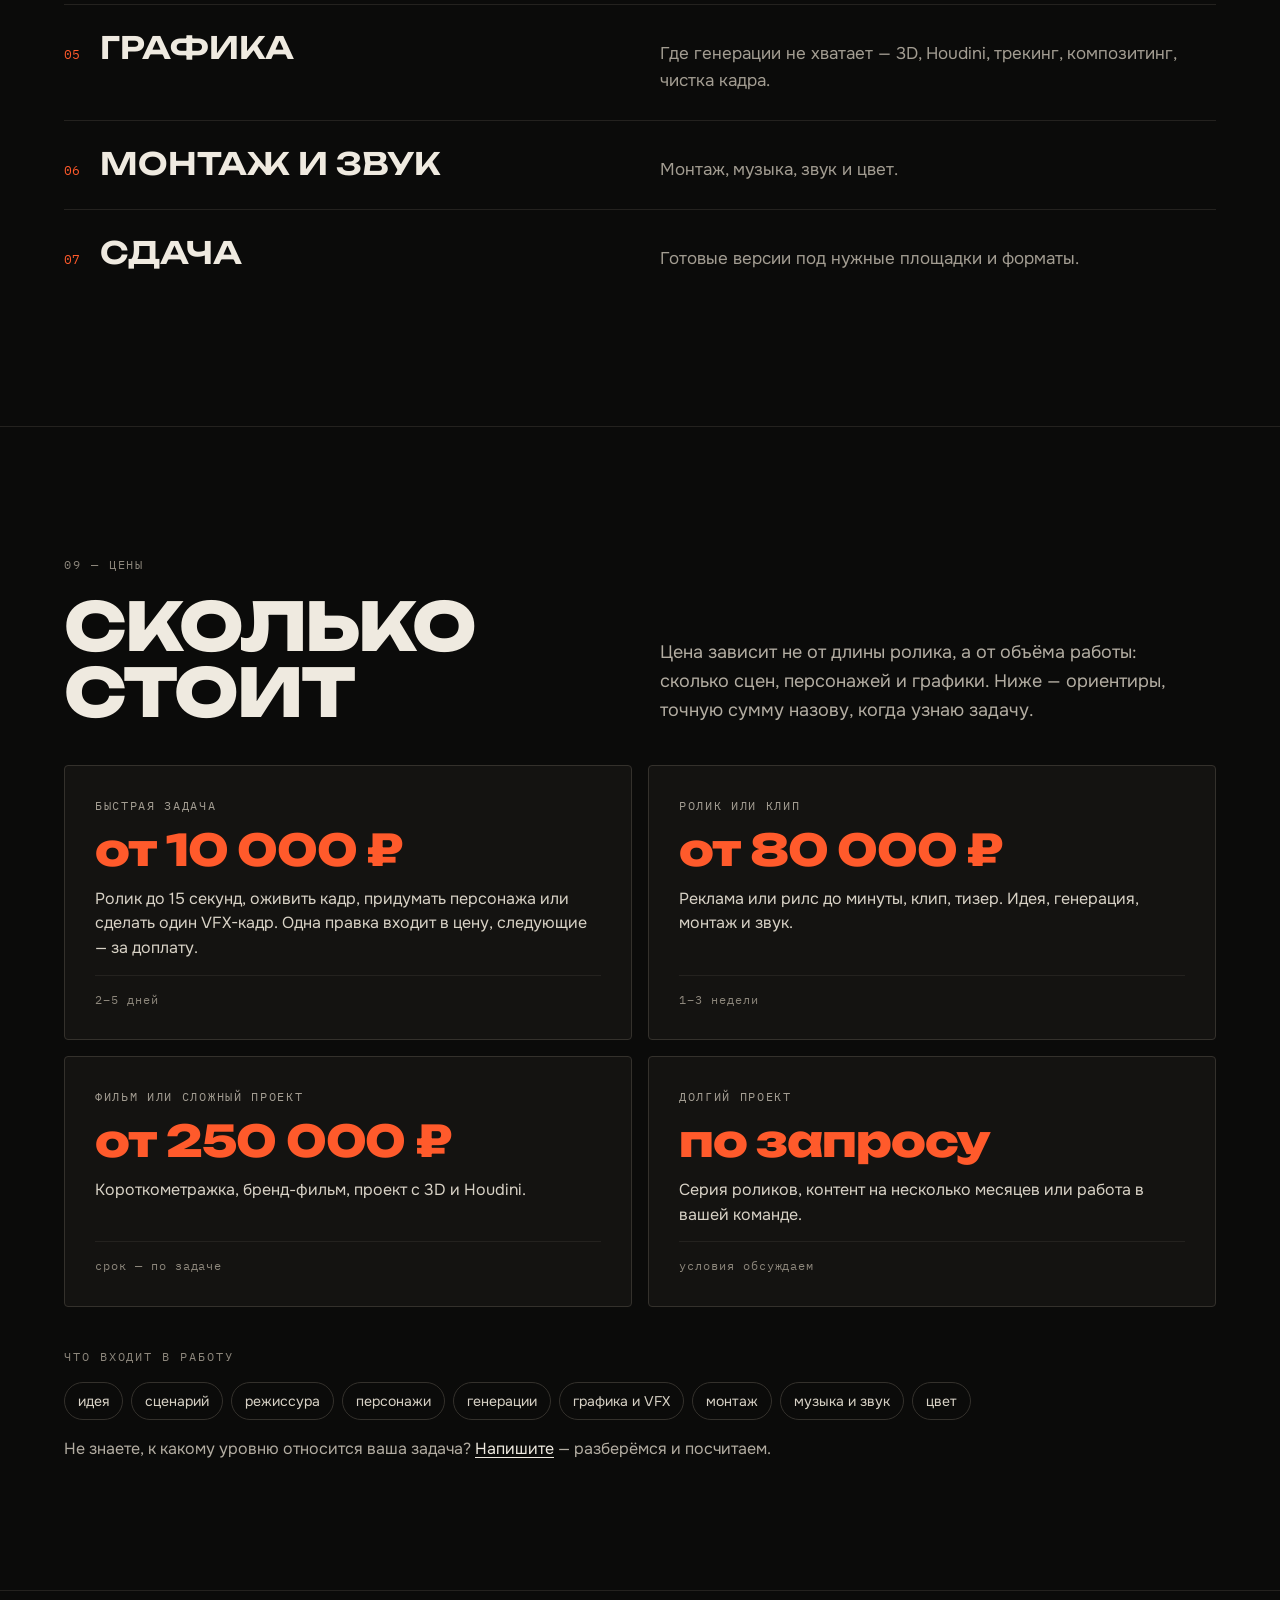
==== commit b4c10d4a: "Цены: в быструю задачу входит одна правка, следующие — за доплату Co-Authored-By: Claude Opus 5.5 <n" ====
--- a/index.html
+++ b/index.html
@@ -873,7 +873,7 @@
     <li class="price">
       <p class="price-label">Быстрая задача</p>
       <p class="price-n">от 10 000 ₽</p>
-      <p class="price-d">Ролик до 15 секунд, оживить кадр, придумать персонажа или сделать один VFX-кадр.</p>
+      <p class="price-d">Ролик до 15 секунд, оживить кадр, придумать персонажа или сделать один VFX-кадр. Одна правка входит в цену, следующие — за доплату.</p>
       <p class="price-t">2–5 дней</p>
     </li>
     <li class="price">
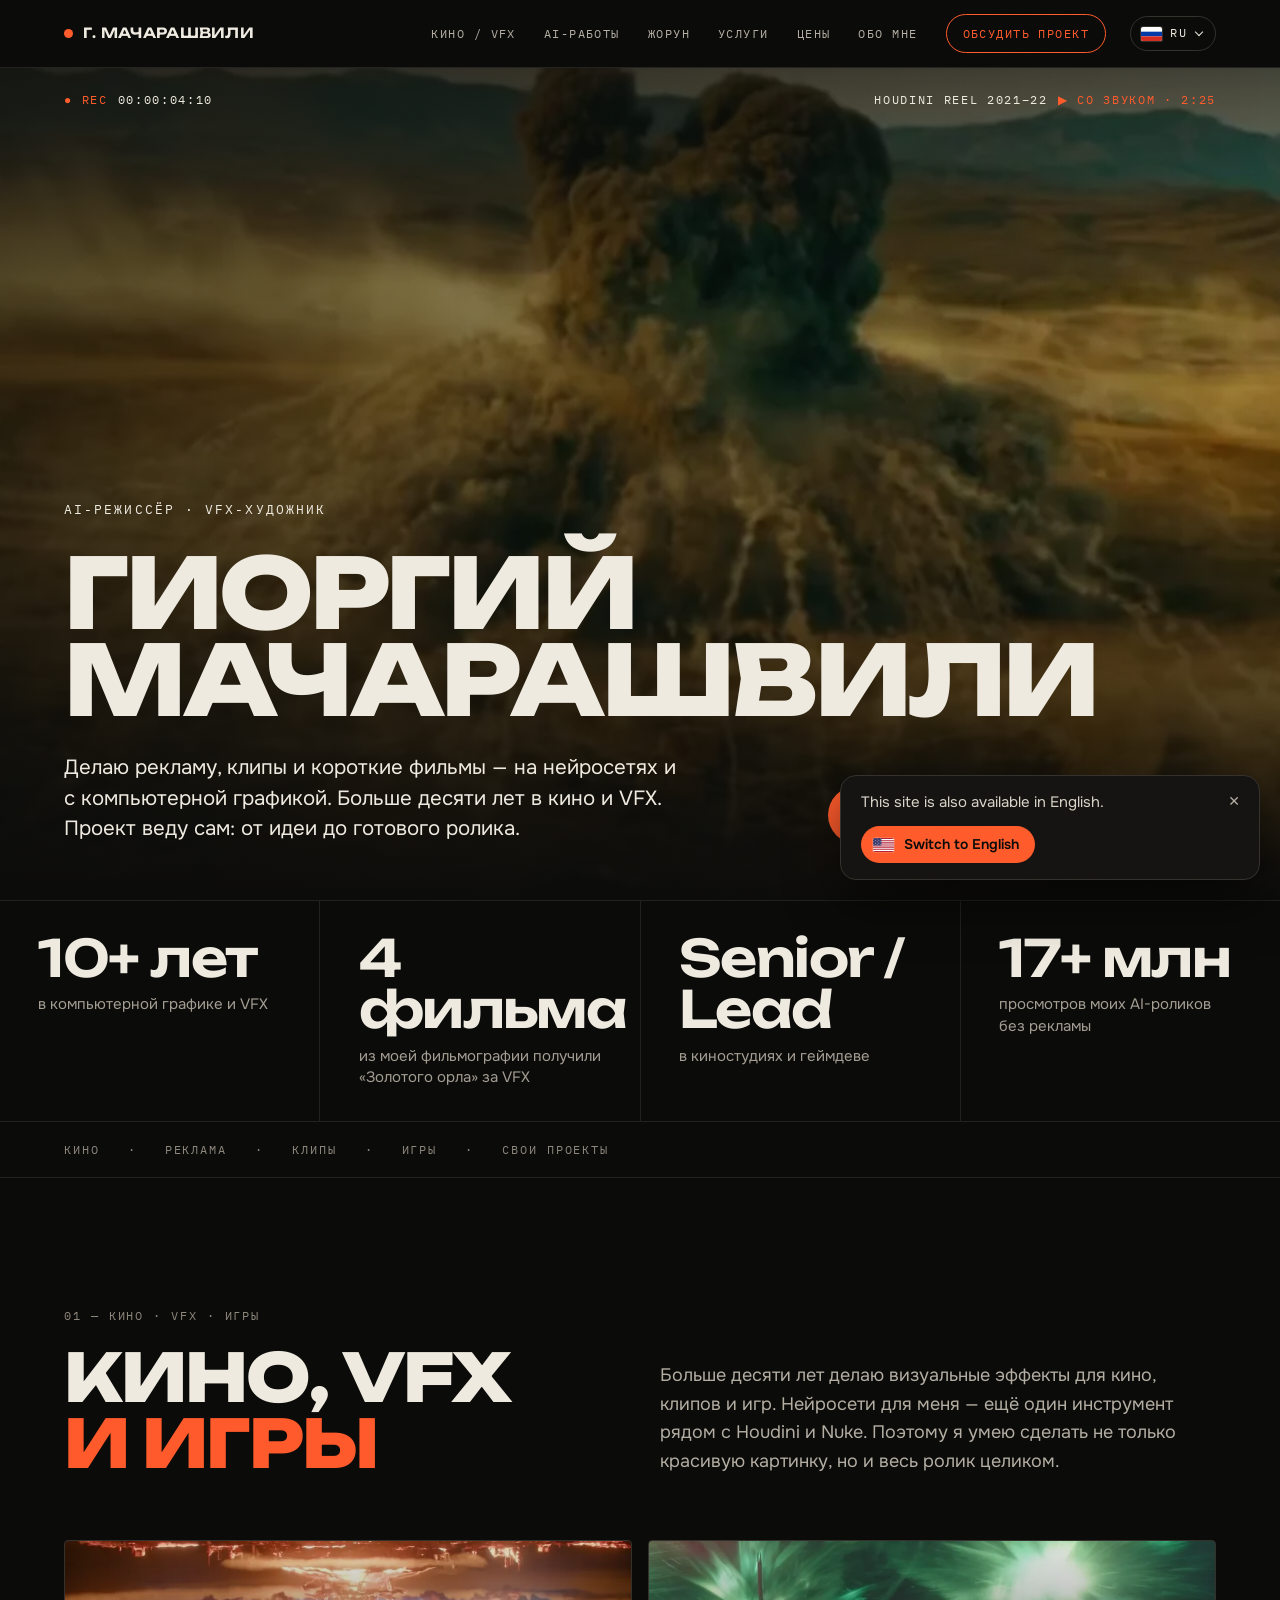
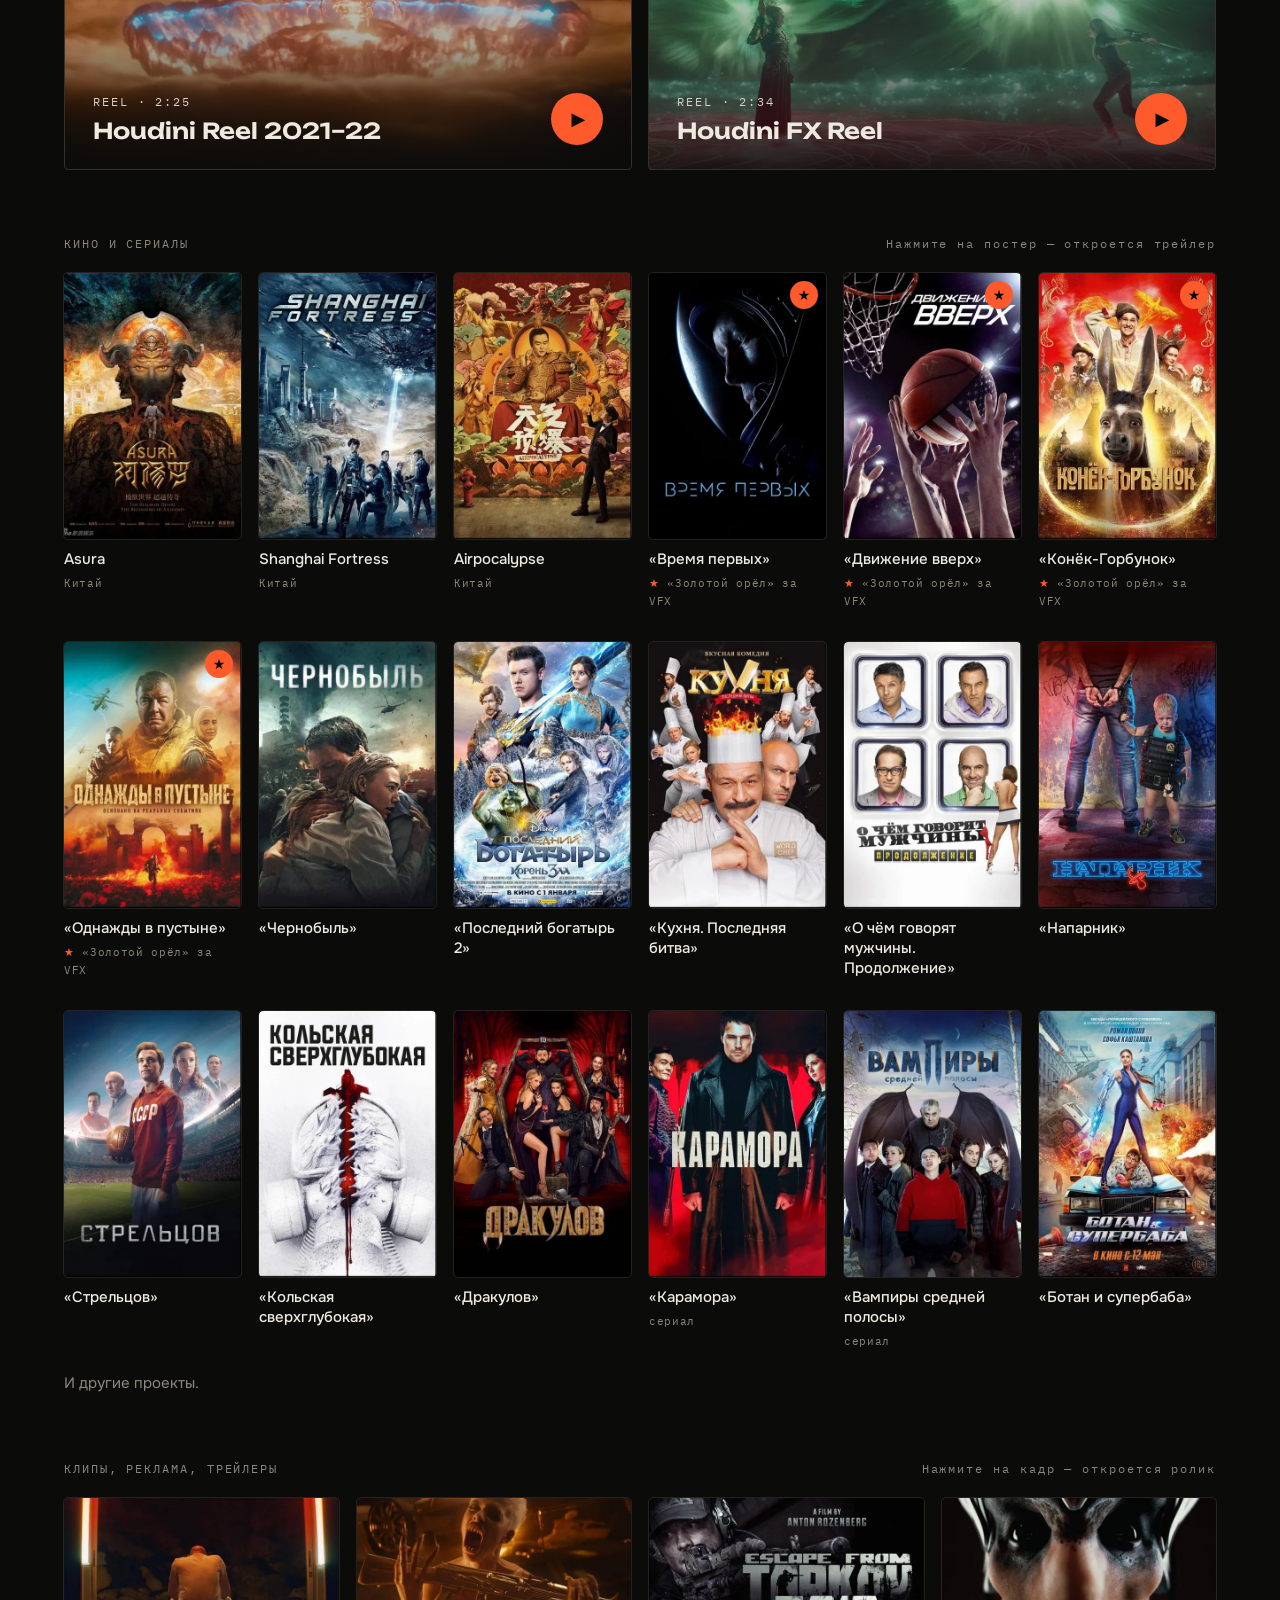
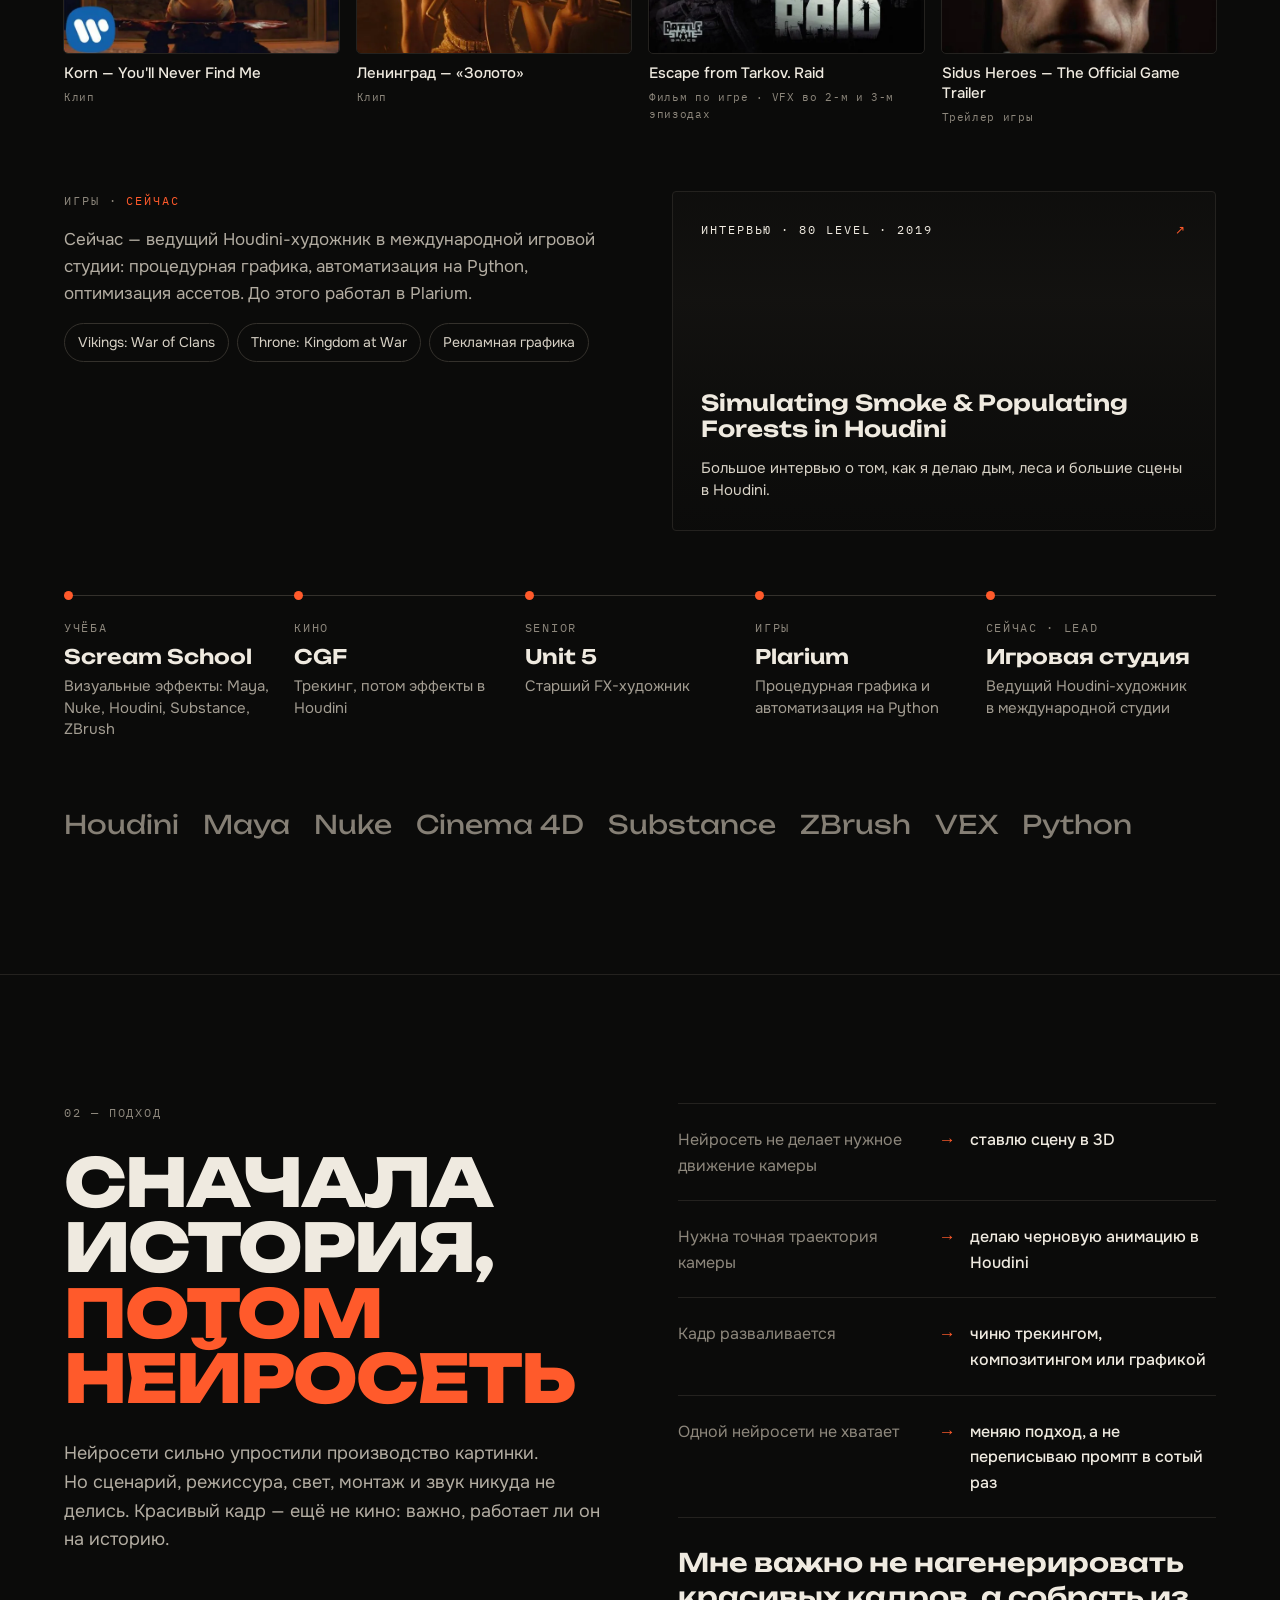
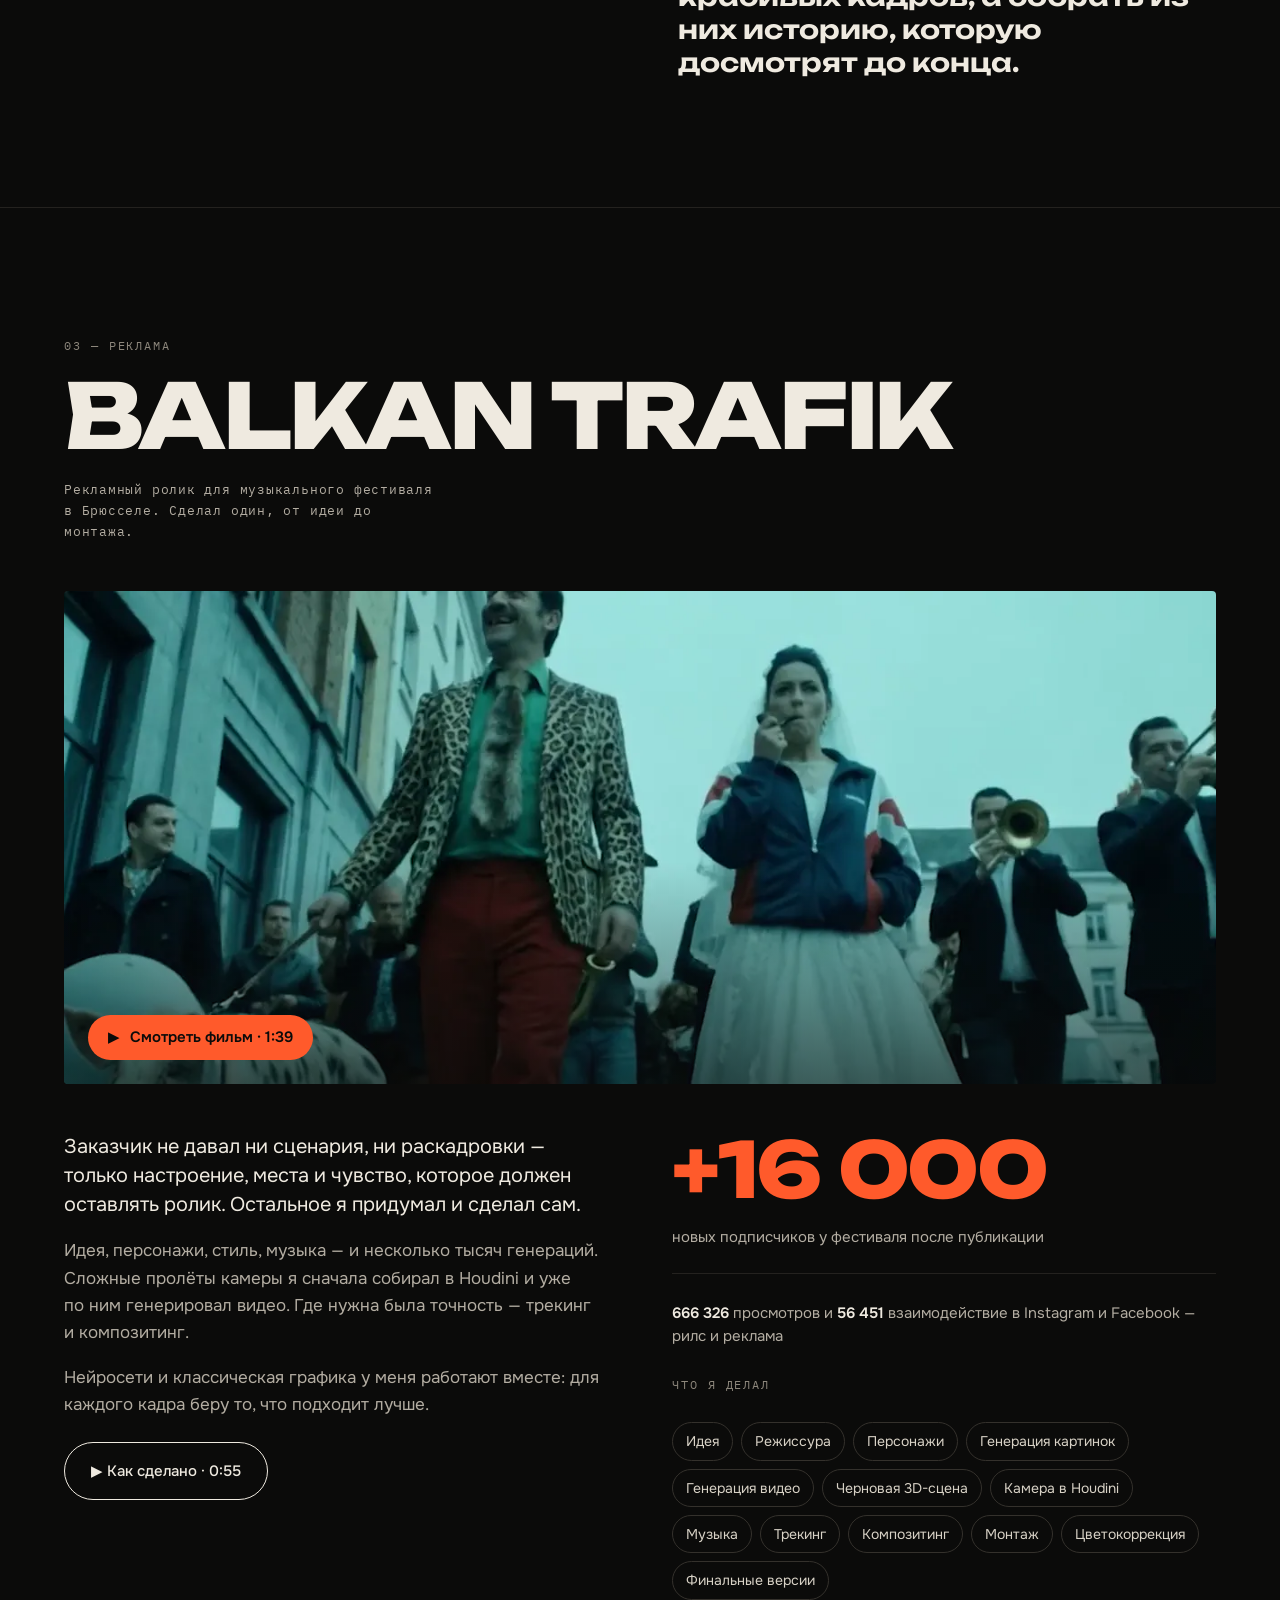
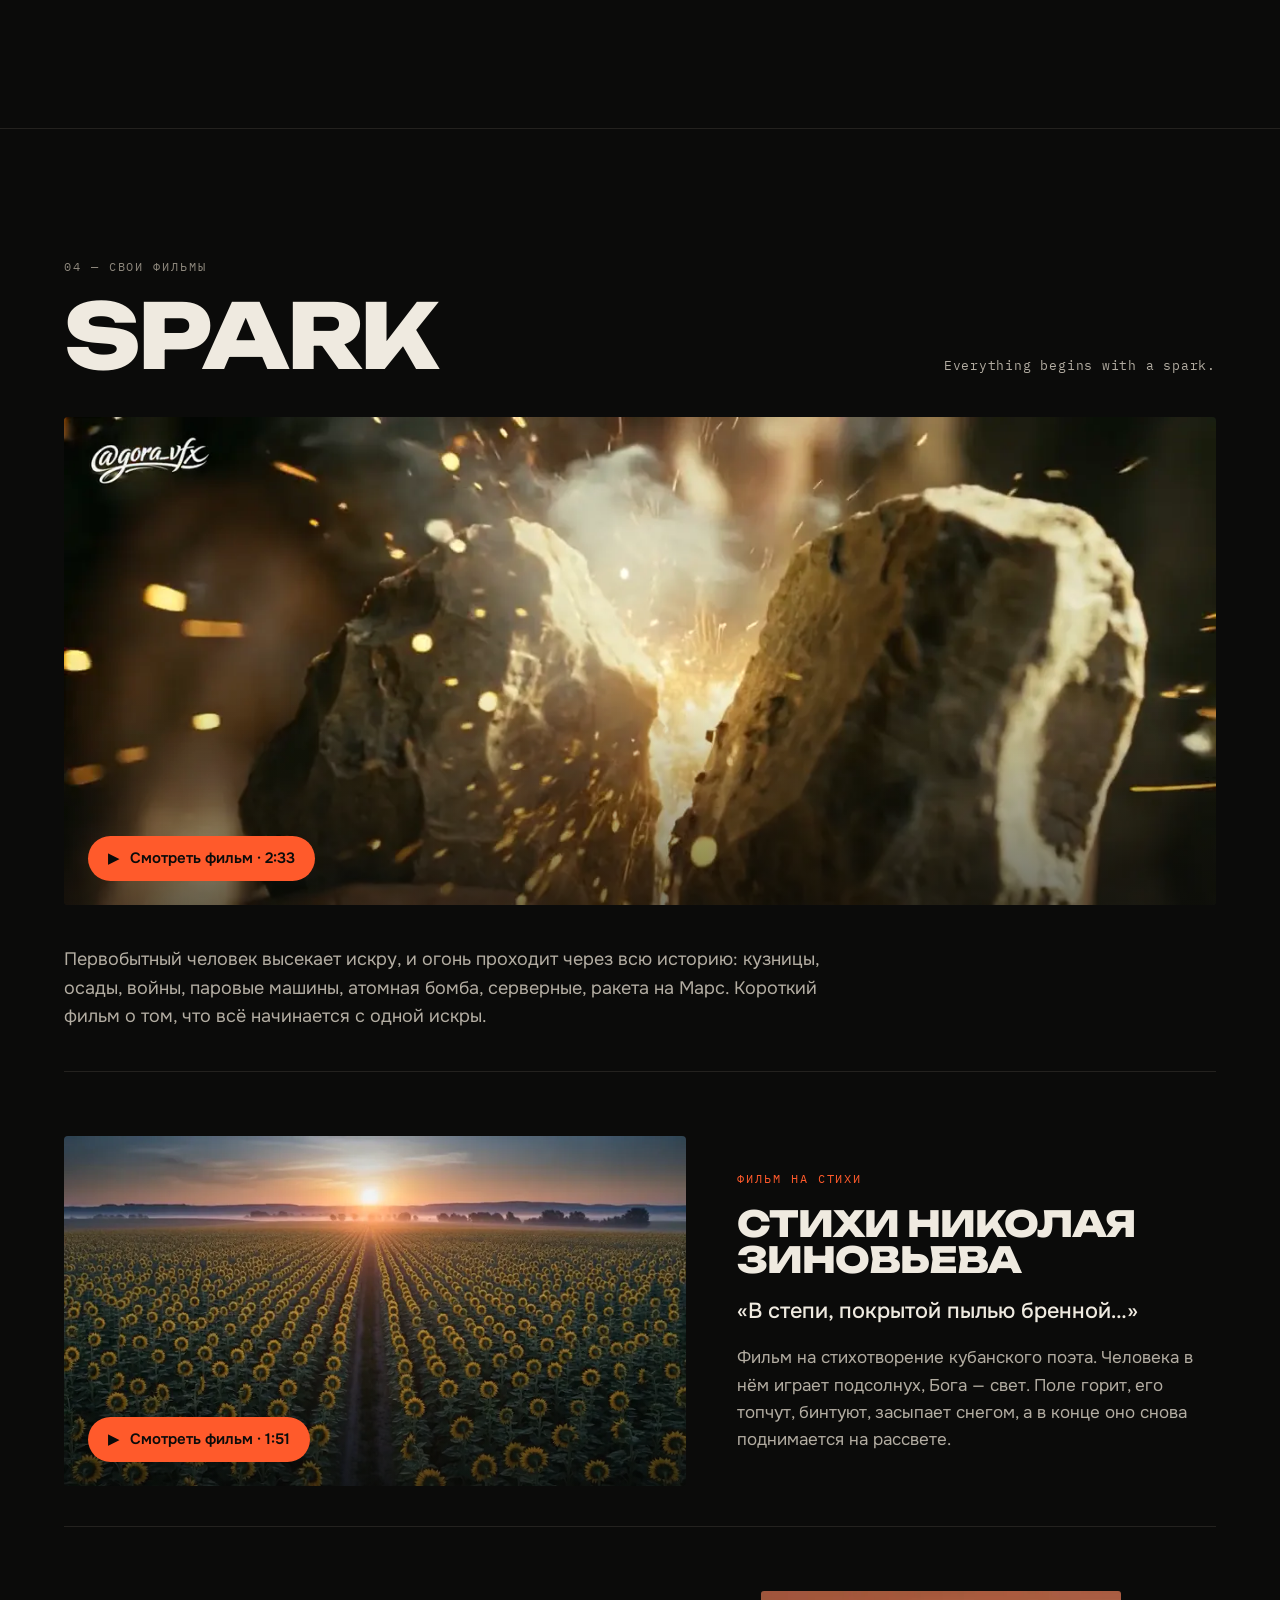
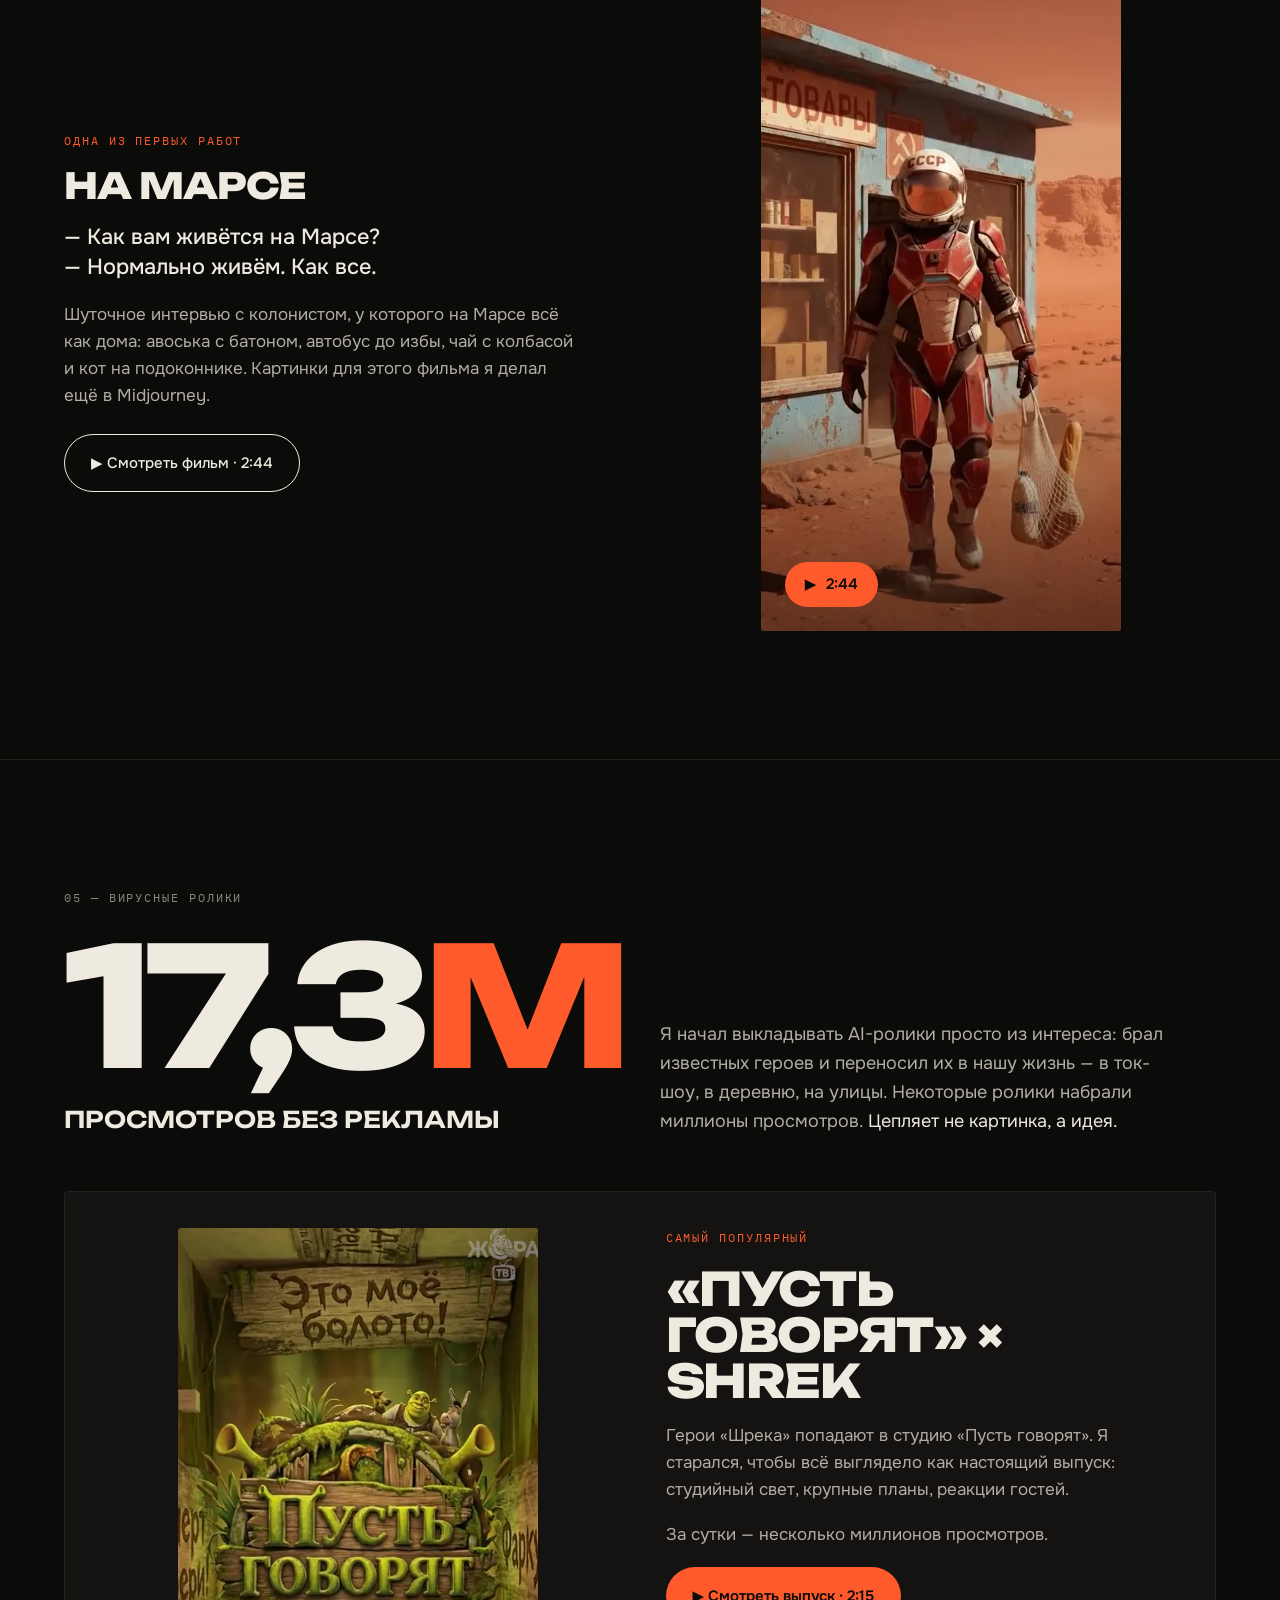
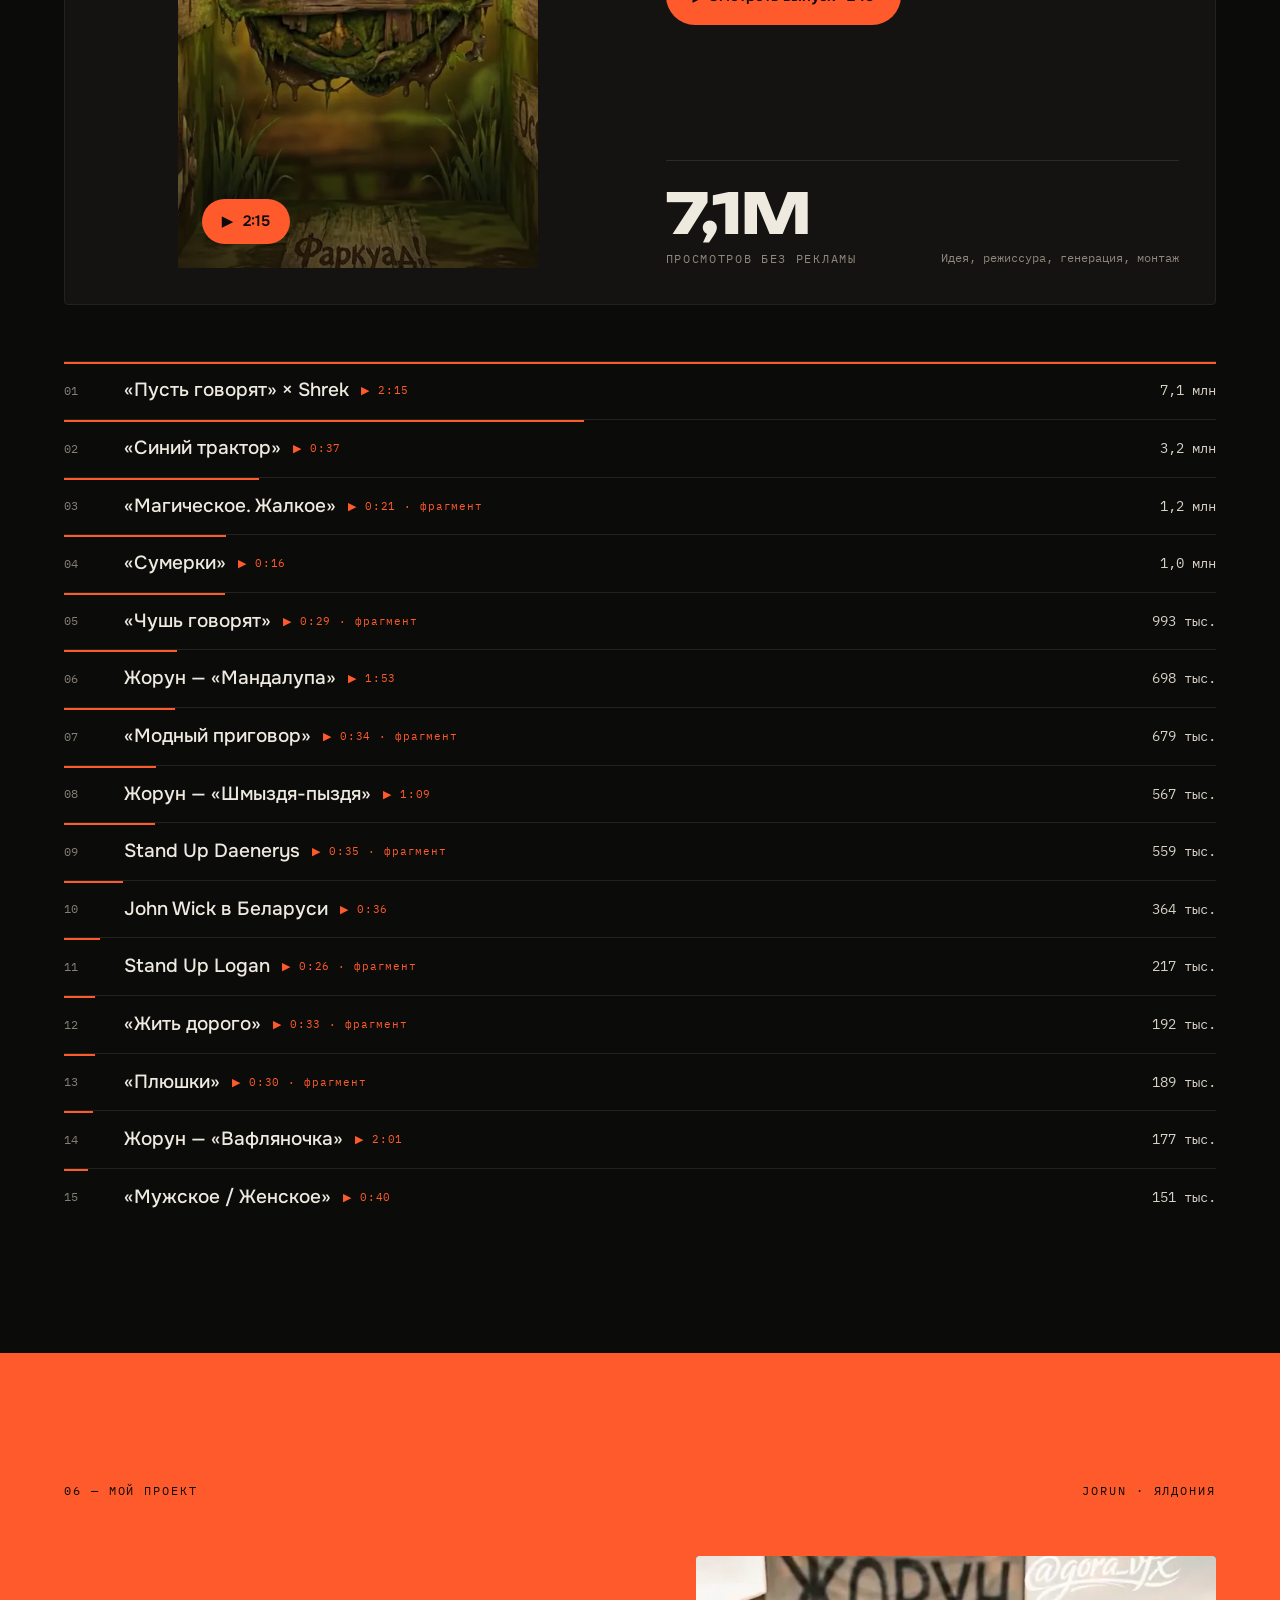
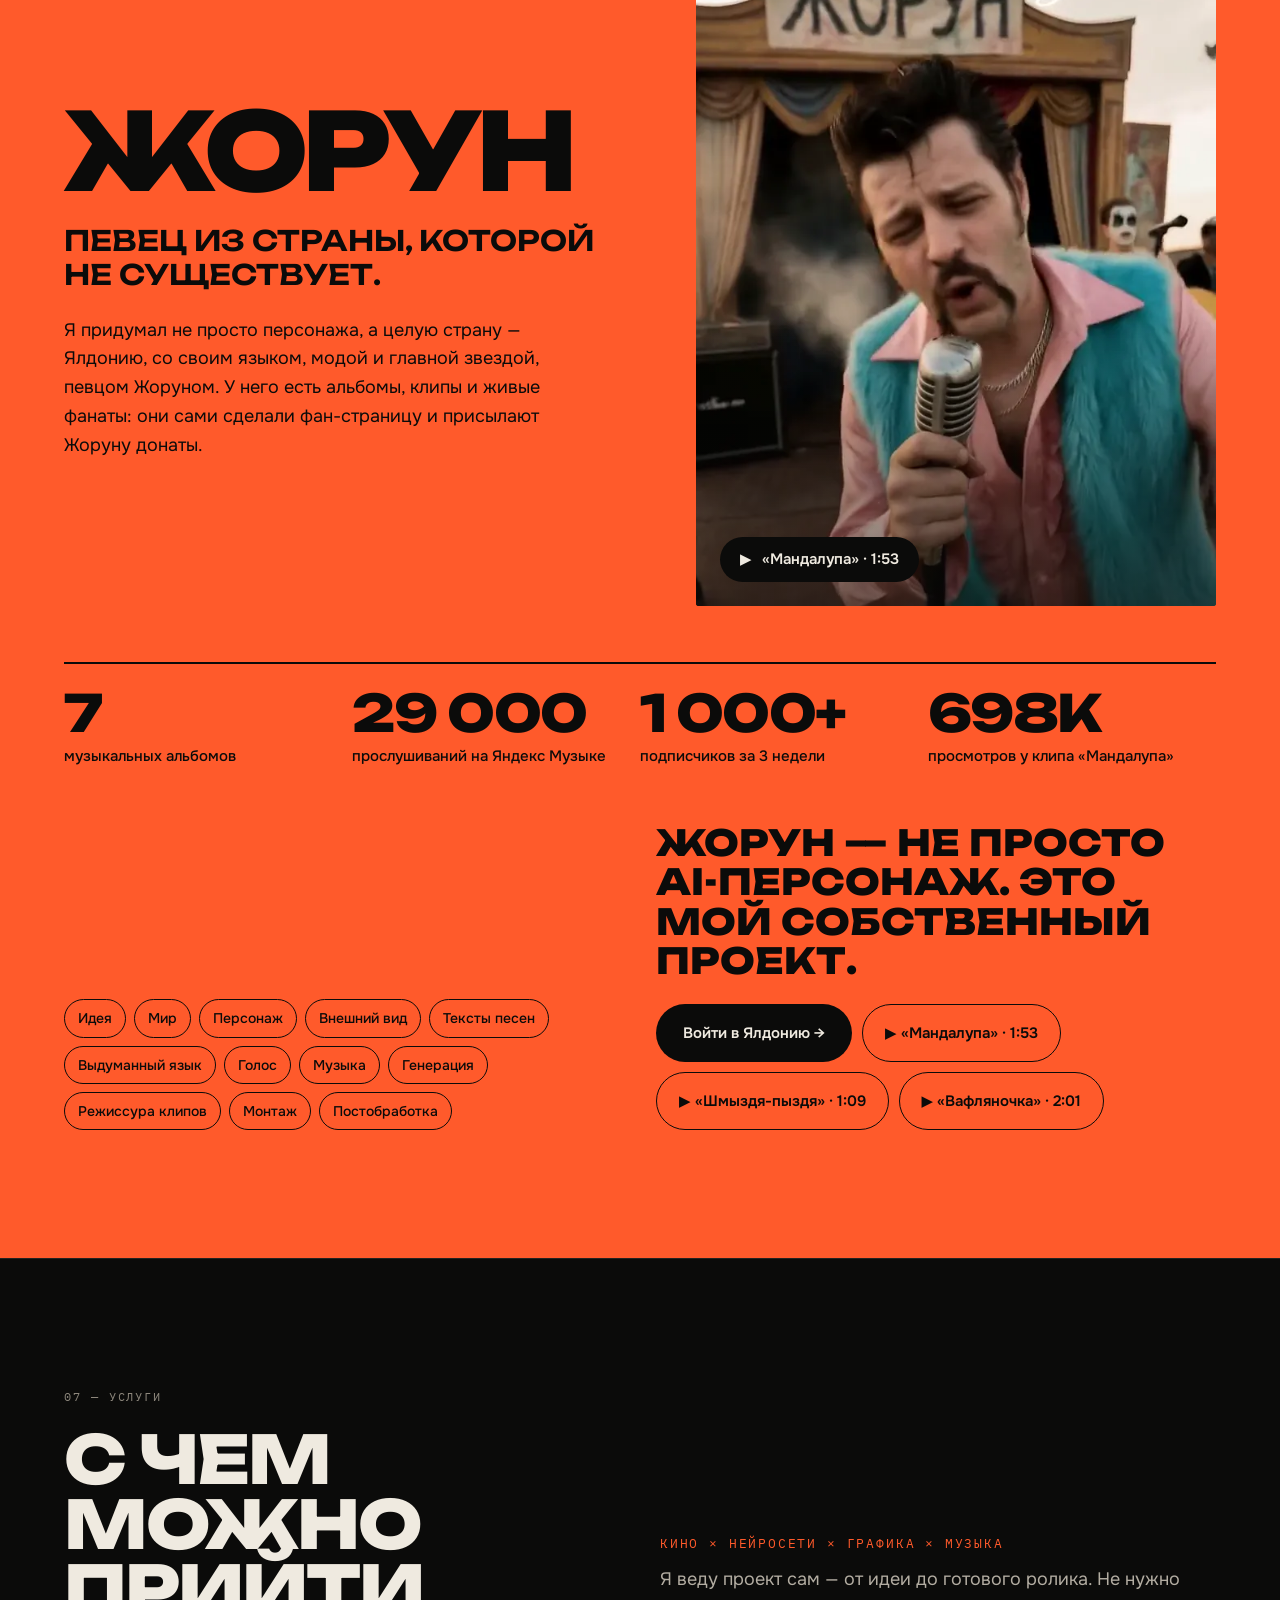
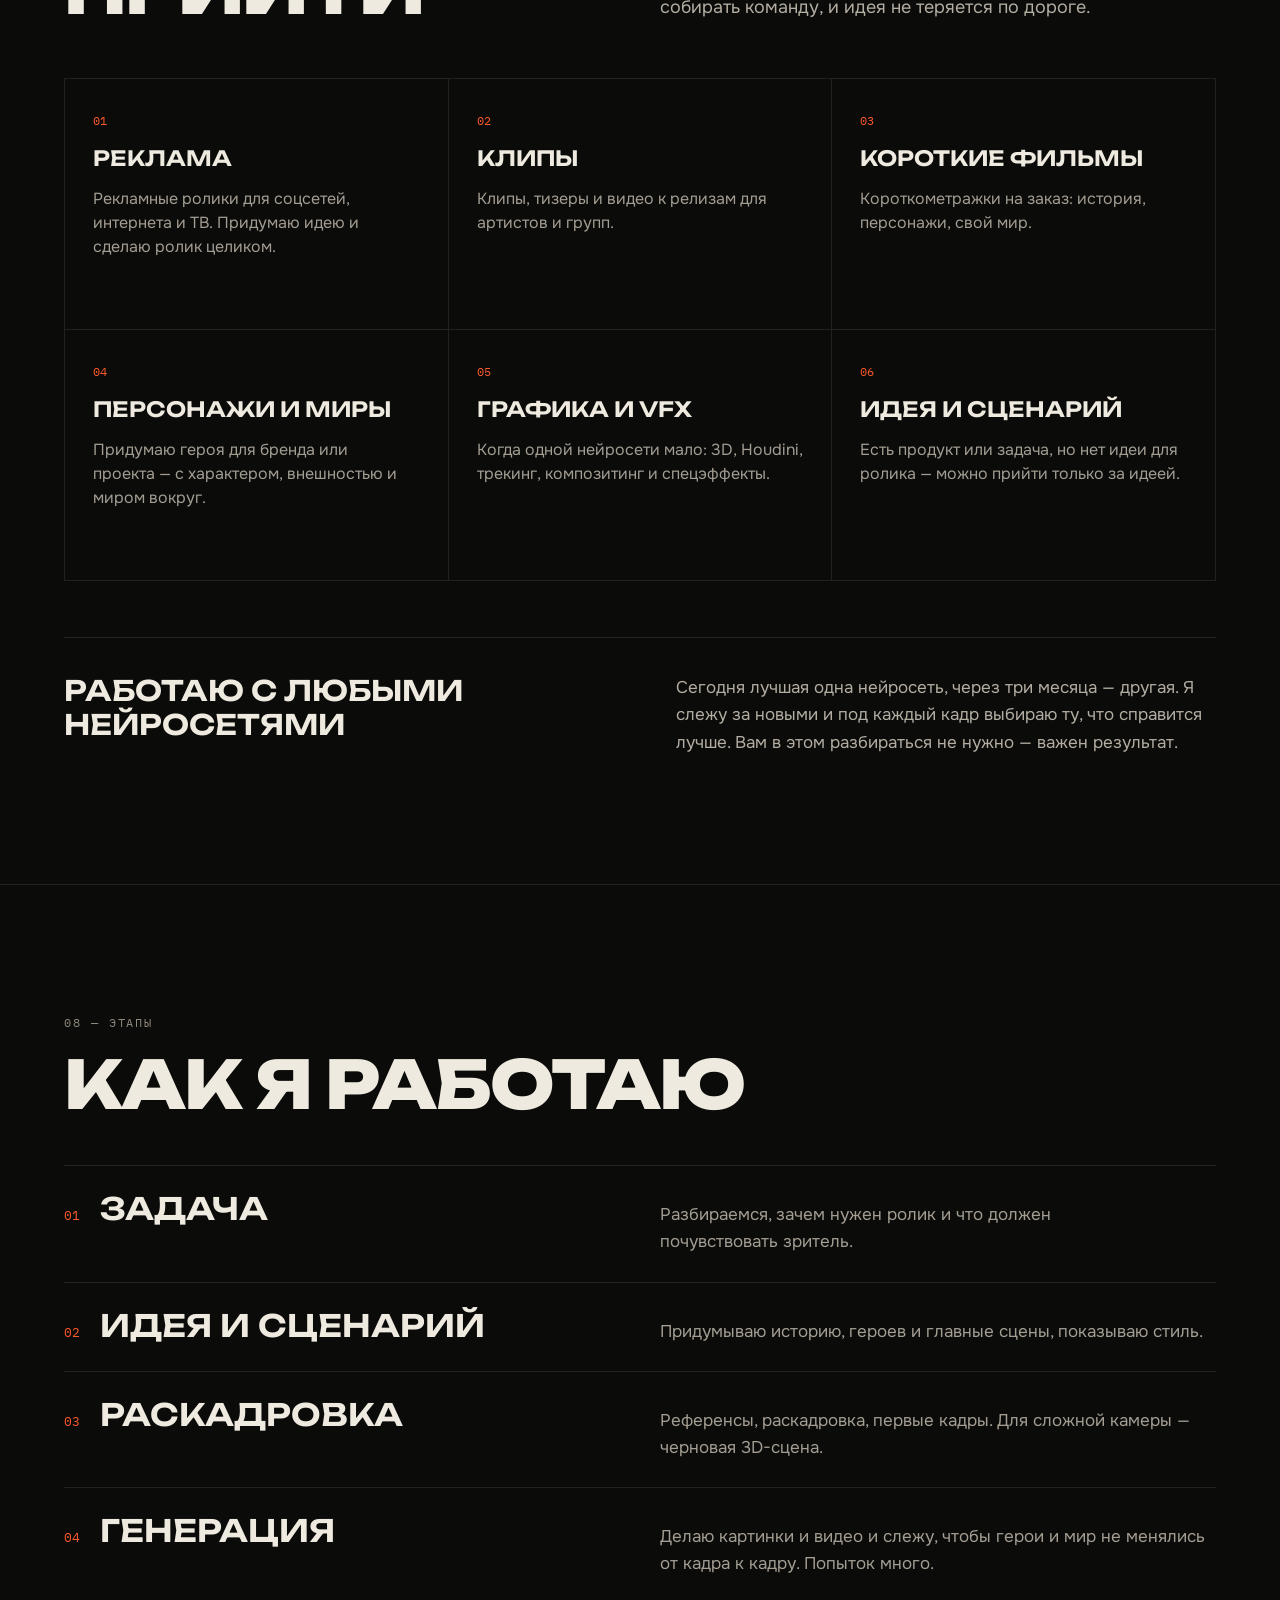
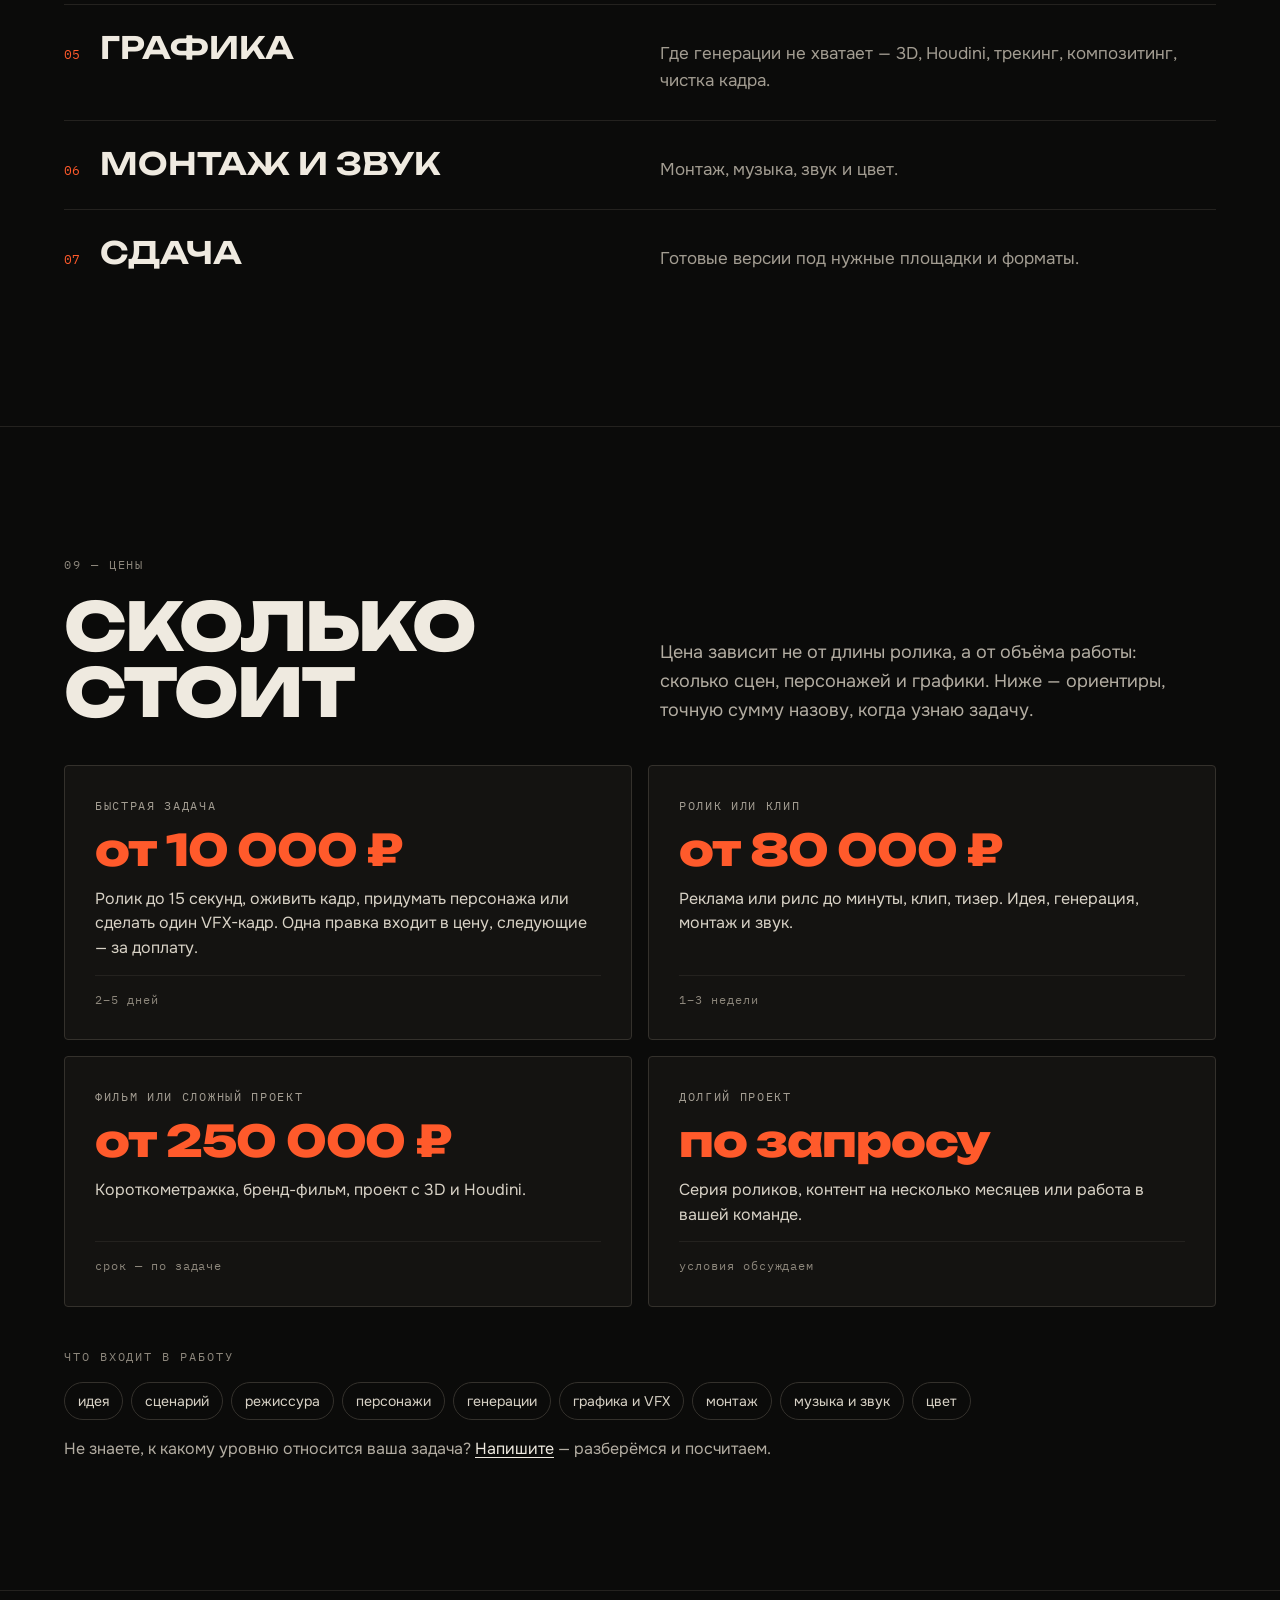
==== commit cc6955cc: "Английская версия сайта и переключатель языка - /en/ и /en/about/: полный перевод (цены для междунар" ====
--- a/index.html
+++ b/index.html
@@ -6,12 +6,16 @@
   <title>Гиоргий Мачарашвили — AI-режиссёр и VFX-художник</title>
   <meta name="description" content="Реклама, клипы и короткие фильмы на нейросетях и с компьютерной графикой. Больше 10 лет в кино и VFX, 4 фильма с «Золотым орлом» за визуальные эффекты, 17+ млн просмотров AI-роликов.">
   <link rel="canonical" href="https://goravfx.github.io/">
+  <link rel="alternate" hreflang="ru" href="https://goravfx.github.io/">
+  <link rel="alternate" hreflang="en" href="https://goravfx.github.io/en/">
+  <link rel="alternate" hreflang="x-default" href="https://goravfx.github.io/en/">
   <meta name="theme-color" content="#0b0b0a">
   <meta name="author" content="Гиоргий Мачарашвили">
 
   <meta property="og:type" content="website">
   <meta property="og:site_name" content="Гиоргий Мачарашвили">
   <meta property="og:locale" content="ru_RU">
+  <meta property="og:locale:alternate" content="en_US">
   <meta property="og:title" content="Гиоргий Мачарашвили — AI-режиссёр и VFX-художник">
   <meta property="og:description" content="Реклама, клипы и короткие фильмы на нейросетях и с компьютерной графикой. Больше 10 лет в кино и VFX, 4 фильма с «Золотым орлом» за визуальные эффекты, 17+ млн просмотров AI-роликов.">
   <meta property="og:url" content="https://goravfx.github.io/">
@@ -30,10 +34,10 @@
   <link rel="preload" href="assets/fonts/onest-cyrillic.woff2" as="font" type="font/woff2" crossorigin>
   <link rel="preload" as="image" href="assets/img/hero-wide.webp" media="(min-aspect-ratio: 1/1)">
   <link rel="preload" as="image" href="assets/img/hero-tall.webp" media="(max-aspect-ratio: 1/1)">
-  <link rel="stylesheet" href="assets/css/site.css?v=591f9ee5">
+  <link rel="stylesheet" href="assets/css/site.css?v=4c3c7f7d">
   <script>document.documentElement.classList.add('js')</script>
-  <script src="assets/js/site.js?v=53c03393" defer></script>
-  <script type="application/ld+json">{"@context": "https://schema.org", "@type": "Person", "name": "Гиоргий Мачарашвили", "jobTitle": "AI-режиссёр, VFX-художник", "url": "https://goravfx.github.io/", "image": "https://goravfx.github.io/assets/img/portrait.webp", "email": "mailto:gora.vfx@gmail.com", "sameAs": ["https://www.instagram.com/gora_vfx/", "https://t.me/gora_vfx", "https://vimeo.com/user97466918"]}</script>
+  <script src="assets/js/site.js?v=69127d33" defer></script>
+  <script type="application/ld+json">{"@context": "https://schema.org", "@type": "Person", "name": "Гиоргий Мачарашвили", "alternateName": "Giorgi Macharashvili", "jobTitle": "AI-режиссёр, VFX-художник", "url": "https://goravfx.github.io/", "image": "https://goravfx.github.io/assets/img/portrait.webp", "email": "mailto:gora.vfx@gmail.com", "sameAs": ["https://www.instagram.com/gora_vfx/", "https://t.me/gora_vfx", "https://vimeo.com/user97466918"]}</script>
 </head>
 
 <body>
@@ -45,9 +49,6 @@
     <span class="brand-dot" aria-hidden="true"></span>
     <span>Г. МАЧАРАШВИЛИ</span>
   </a>
-  <button class="menu-btn" type="button" aria-expanded="false" aria-controls="site-nav">
-    <span class="menu-label">Меню</span><span class="menu-icon" aria-hidden="true"></span>
-  </button>
   <nav class="nav" id="site-nav" aria-label="Разделы сайта">
     <a href="#vfx">Кино / VFX</a>
     <a href="#work">AI-работы</a>
@@ -57,6 +58,16 @@
     <a href="about/">Обо мне</a>
     <a class="nav-cta" href="#contact">Обсудить проект</a>
   </nav>
+  <details class="lang">
+    <summary class="lang-btn" aria-label="Язык сайта: русский"><span class="flag" aria-hidden="true"><svg viewBox="0 0 30 20" width="21" height="14" focusable="false"><rect width="30" height="20" fill="#fff"/><rect y="6.667" width="30" height="6.667" fill="#0039a6"/><rect y="13.333" width="30" height="6.667" fill="#d52b1e"/></svg></span><span class="lang-code" aria-hidden="true">RU</span><span class="lang-caret" aria-hidden="true"></span></summary>
+    <ul class="lang-menu">
+      <li><a href="./" hreflang="ru" lang="ru" data-lang="ru" aria-current="true"><span class="flag" aria-hidden="true"><svg viewBox="0 0 30 20" width="21" height="14" focusable="false"><rect width="30" height="20" fill="#fff"/><rect y="6.667" width="30" height="6.667" fill="#0039a6"/><rect y="13.333" width="30" height="6.667" fill="#d52b1e"/></svg></span><span>Русский</span></a></li>
+      <li><a href="en/" hreflang="en" lang="en" data-lang="en"><span class="flag" aria-hidden="true"><svg viewBox="0 0 30 20" width="21" height="14" focusable="false"><rect width="30" height="20" fill="#fff"/><path d="M0 0.000h30v1.538H0zM0 3.077h30v1.538H0zM0 6.154h30v1.538H0zM0 9.231h30v1.538H0zM0 12.308h30v1.538H0zM0 15.385h30v1.538H0zM0 18.462h30v1.538H0z" fill="#b22234"/><rect width="12" height="10.769" fill="#3c3b6e"/><g fill="#fff"><circle cx="1.2" cy="1.20" r=".55"/><circle cx="6.0" cy="1.20" r=".55"/><circle cx="10.8" cy="1.20" r=".55"/><circle cx="3.6" cy="3.30" r=".55"/><circle cx="8.4" cy="3.30" r=".55"/><circle cx="1.2" cy="5.40" r=".55"/><circle cx="6.0" cy="5.40" r=".55"/><circle cx="10.8" cy="5.40" r=".55"/><circle cx="3.6" cy="7.50" r=".55"/><circle cx="8.4" cy="7.50" r=".55"/><circle cx="1.2" cy="9.60" r=".55"/><circle cx="6.0" cy="9.60" r=".55"/><circle cx="10.8" cy="9.60" r=".55"/></g></svg></span><span>English</span></a></li>
+    </ul>
+  </details>
+  <button class="menu-btn" type="button" aria-expanded="false" aria-controls="site-nav" aria-label="Меню">
+    <span class="menu-label" aria-hidden="true">Меню</span><span class="menu-icon" aria-hidden="true"></span>
+  </button>
 </header>
 
 <main id="main">
@@ -1019,5 +1030,12 @@
   </div>
 </dialog>
 
+
+<div class="lang-hint" data-lang-hint="en" lang="en" hidden>
+  <p class="lang-hint-t">This site is also available in English.</p>
+  <a class="lang-hint-go" href="en/" hreflang="en" data-lang="en"><span class="flag" aria-hidden="true"><svg viewBox="0 0 30 20" width="21" height="14" focusable="false"><rect width="30" height="20" fill="#fff"/><path d="M0 0.000h30v1.538H0zM0 3.077h30v1.538H0zM0 6.154h30v1.538H0zM0 9.231h30v1.538H0zM0 12.308h30v1.538H0zM0 15.385h30v1.538H0zM0 18.462h30v1.538H0z" fill="#b22234"/><rect width="12" height="10.769" fill="#3c3b6e"/><g fill="#fff"><circle cx="1.2" cy="1.20" r=".55"/><circle cx="6.0" cy="1.20" r=".55"/><circle cx="10.8" cy="1.20" r=".55"/><circle cx="3.6" cy="3.30" r=".55"/><circle cx="8.4" cy="3.30" r=".55"/><circle cx="1.2" cy="5.40" r=".55"/><circle cx="6.0" cy="5.40" r=".55"/><circle cx="10.8" cy="5.40" r=".55"/><circle cx="3.6" cy="7.50" r=".55"/><circle cx="8.4" cy="7.50" r=".55"/><circle cx="1.2" cy="9.60" r=".55"/><circle cx="6.0" cy="9.60" r=".55"/><circle cx="10.8" cy="9.60" r=".55"/></g></svg></span><span>Switch to English</span></a>
+  <button class="lang-hint-x" type="button" aria-label="Close">✕</button>
+</div>
+
 </body>
 </html>
--- a/assets/css/site.css
+++ b/assets/css/site.css
@@ -250,8 +250,8 @@
 .nav .nav-cta:hover { background: var(--accent); color: var(--ink); }
 .menu-btn { display: none; }
 
-/* Мобильное меню */
-@media (max-width: 959px) {
+/* Мобильное меню (до 1100 px: на узких ноутбуках полное меню и переключатель языка не помещаются в строку) */
+@media (max-width: 1099px) {
   .js .menu-btn {
     display: inline-flex; align-items: center; gap: 10px;
     padding: 9px 16px; border: 1px solid var(--line-2); border-radius: 999px;
@@ -299,15 +299,96 @@
 
   /* Без JavaScript: меню — прокручиваемая строка, как в исходном дизайне */
   html:not(.js) .site-header { flex-wrap: wrap; }
-  html:not(.js) .nav { max-width: 100%; overflow-x: auto; scrollbar-width: none; }
+  html:not(.js) .nav { order: 2; max-width: 100%; overflow-x: auto; scrollbar-width: none; }
   html:not(.js) .nav::-webkit-scrollbar { display: none; }
+
+  /* Язык — справа, рядом с кнопкой меню */
+  .site-header { column-gap: 10px; }
+  .lang { margin-left: auto; }
+}
+@media (min-width: 1100px) and (max-width: 1279px) {
+  /* Узкий ноутбук: у переключателя языка только флаг, иначе меню не помещается */
+  .lang-code { display: none; }
+  .lang-btn { padding: 8px 11px 8px 10px; }
+}
+@media (max-width: 479px) {
+  /* На телефоне кнопка меню — только значок, переключатель языка — только флаг */
+  .js .menu-btn { padding: 10px 12px; }
+  .js .menu-label, .lang-code { display: none; }
 }
 @media (max-width: 374px) {
   .site-header { gap: 10px 8px; }
   .brand { gap: 8px; font-size: 12.5px; }
-  .js .menu-btn { padding: 8px 12px; gap: 8px; }
+  .js .menu-btn { padding: 9px 11px; gap: 8px; }
+  .lang-btn { gap: 7px; padding: 7px 9px 7px 8px; }
 }
 body.menu-locked { overflow: hidden; }
+
+/* ---------- Переключатель языка ---------- */
+.lang { position: relative; flex-shrink: 0; }
+.lang-btn {
+  display: inline-flex; align-items: center; gap: 8px;
+  padding: 8px 12px 8px 10px; border: 1px solid var(--line-2); border-radius: 999px;
+  font-family: var(--f-mono); font-size: 12px; letter-spacing: .12em; line-height: 1.4; color: var(--fg);
+  cursor: pointer; list-style: none; -webkit-user-select: none; user-select: none;
+  transition: border-color .2s;
+}
+.lang-btn::-webkit-details-marker { display: none; }
+.lang-btn::marker { content: ''; }
+.lang-btn:hover, .lang[open] > .lang-btn { border-color: var(--muted-3); }
+.lang-caret {
+  width: 6px; height: 6px; margin: 0 1px 3px;
+  border-right: 1.5px solid currentColor; border-bottom: 1.5px solid currentColor;
+  transform: rotate(45deg); transition: transform .2s, margin .2s;
+}
+.lang[open] .lang-caret { transform: rotate(-135deg); margin: 3px 1px 0; }
+.flag {
+  display: block; flex-shrink: 0; width: 21px; height: 14px;
+  border-radius: 2px; overflow: hidden; box-shadow: 0 0 0 1px rgba(239, 234, 224, .16);
+}
+.flag svg { display: block; width: 100%; height: 100%; }
+.lang-menu {
+  position: absolute; top: calc(100% + 10px); right: 0; z-index: 70;
+  min-width: 196px; padding: 6px;
+  background: var(--bg-2); border: 1px solid var(--line-2); border-radius: 14px;
+  box-shadow: 0 18px 44px rgba(0, 0, 0, .55);
+}
+.lang-menu a {
+  display: flex; align-items: center; gap: 12px;
+  padding: 11px 12px; border-radius: 9px;
+  font-family: var(--f-text); font-size: 15px; line-height: 1.3; color: var(--fg);
+}
+.lang-menu a:hover { background: var(--line); color: var(--fg); }
+.lang-menu a[aria-current]::after { content: '✓'; margin-left: auto; padding-left: 12px; color: var(--accent); }
+
+/* Подсказка «есть версия на другом языке» */
+.lang-hint {
+  position: fixed; z-index: 58; right: 20px; bottom: calc(20px + env(safe-area-inset-bottom));
+  display: flex; flex-wrap: wrap; align-items: center; gap: 12px 16px;
+  max-width: 420px; padding: 16px 52px 16px 20px;
+  background: var(--bg-2); border: 1px solid var(--line-2); border-radius: 16px;
+  box-shadow: 0 22px 50px rgba(0, 0, 0, .55);
+  opacity: 0; transform: translateY(12px); transition: opacity .3s, transform .3s;
+}
+.lang-hint.is-shown { opacity: 1; transform: none; }
+.lang-hint[hidden], body.menu-locked .lang-hint { display: none; }
+.lang-hint-t { font-size: 15px; line-height: 1.45; color: var(--fg-2); }
+.lang-hint-go {
+  display: inline-flex; align-items: center; gap: 10px;
+  padding: 10px 16px 10px 12px; border-radius: 999px;
+  background: var(--accent); color: var(--ink); font-size: 14px; font-weight: 600; line-height: 1.2;
+}
+.lang-hint-go:hover { background: var(--fg); color: var(--ink); }
+.lang-hint-x {
+  position: absolute; top: 8px; right: 8px; display: grid; place-items: center;
+  width: 34px; height: 34px; border: 0; border-radius: 50%; background: none; cursor: pointer;
+  color: var(--muted); font-size: 14px;
+}
+.lang-hint-x:hover { color: var(--fg); background: var(--line); }
+@media (max-width: 520px) {
+  .lang-hint { left: 12px; right: 12px; bottom: calc(12px + env(safe-area-inset-bottom)); max-width: none; }
+}
+@media (prefers-reduced-motion: reduce) { .lang-hint, .lang-caret { transition: none; } }
 
 /* ---------- Первый экран ---------- */
 .hero {
@@ -345,7 +426,7 @@
 .hero-eyebrow { font-family: var(--f-mono); font-size: 13px; letter-spacing: .16em; color: var(--fg); }
 .hero-title {
   font-family: var(--f-display); font-weight: 800;
-  font-size: clamp(30px, 7.6vw, 132px); line-height: .9; letter-spacing: -.035em;
+  font-size: clamp(24px, 7.6vw, 132px); line-height: .9; letter-spacing: -.035em;
   text-transform: uppercase;
 }
 .hero-row { display: flex; flex-wrap: wrap; gap: 24px 48px; align-items: flex-end; justify-content: space-between; }
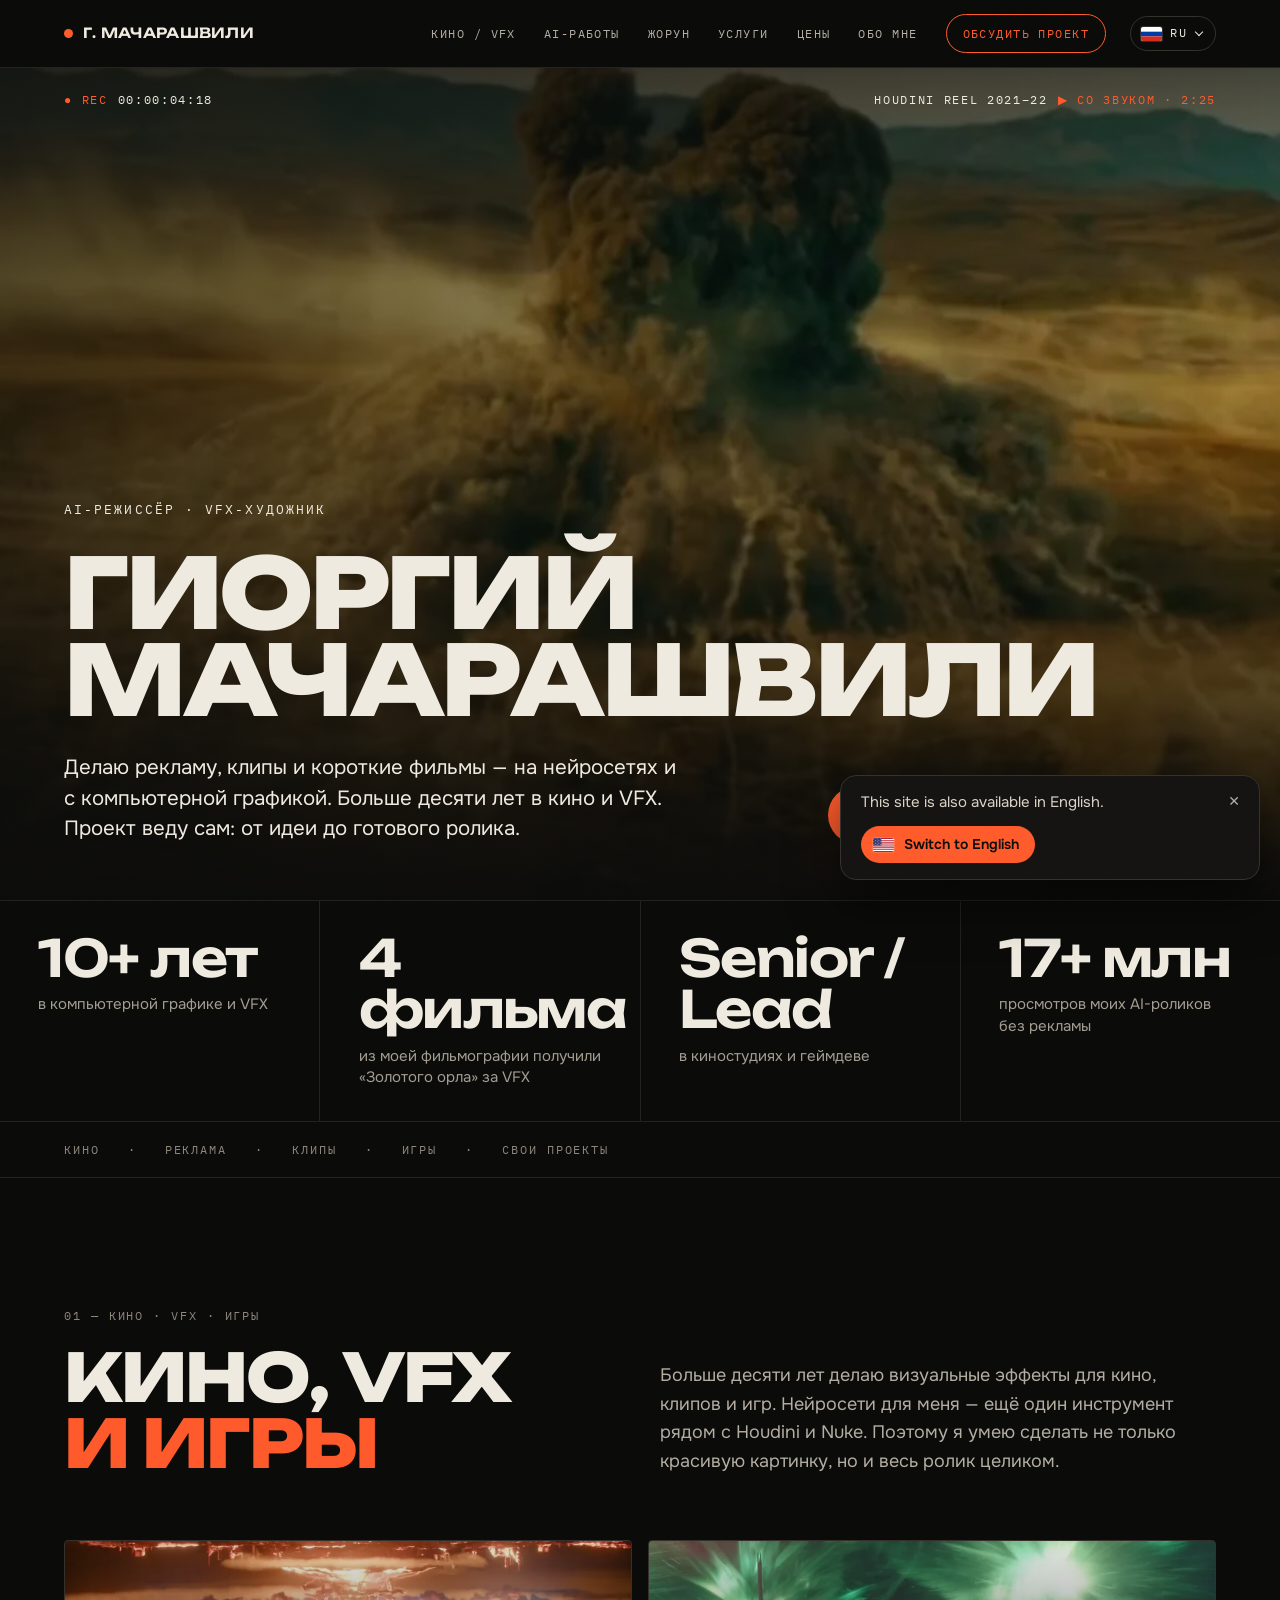
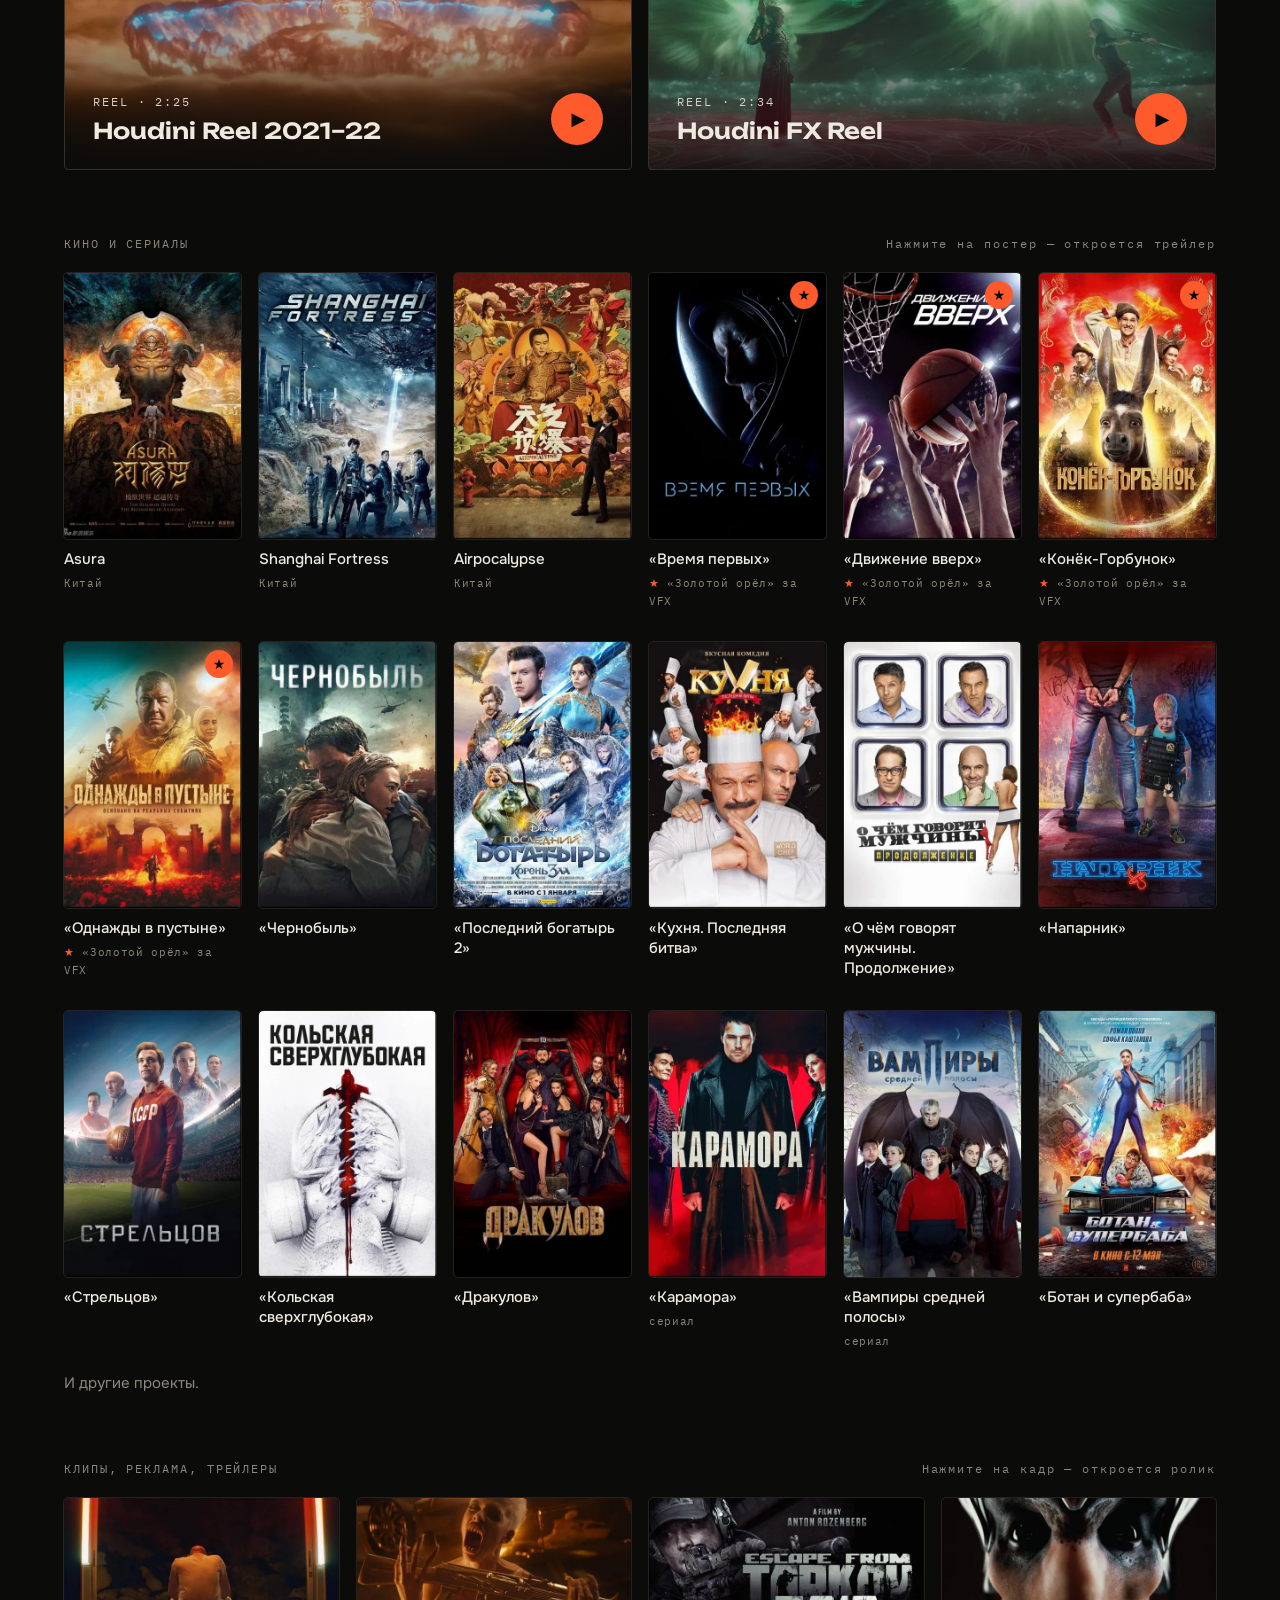
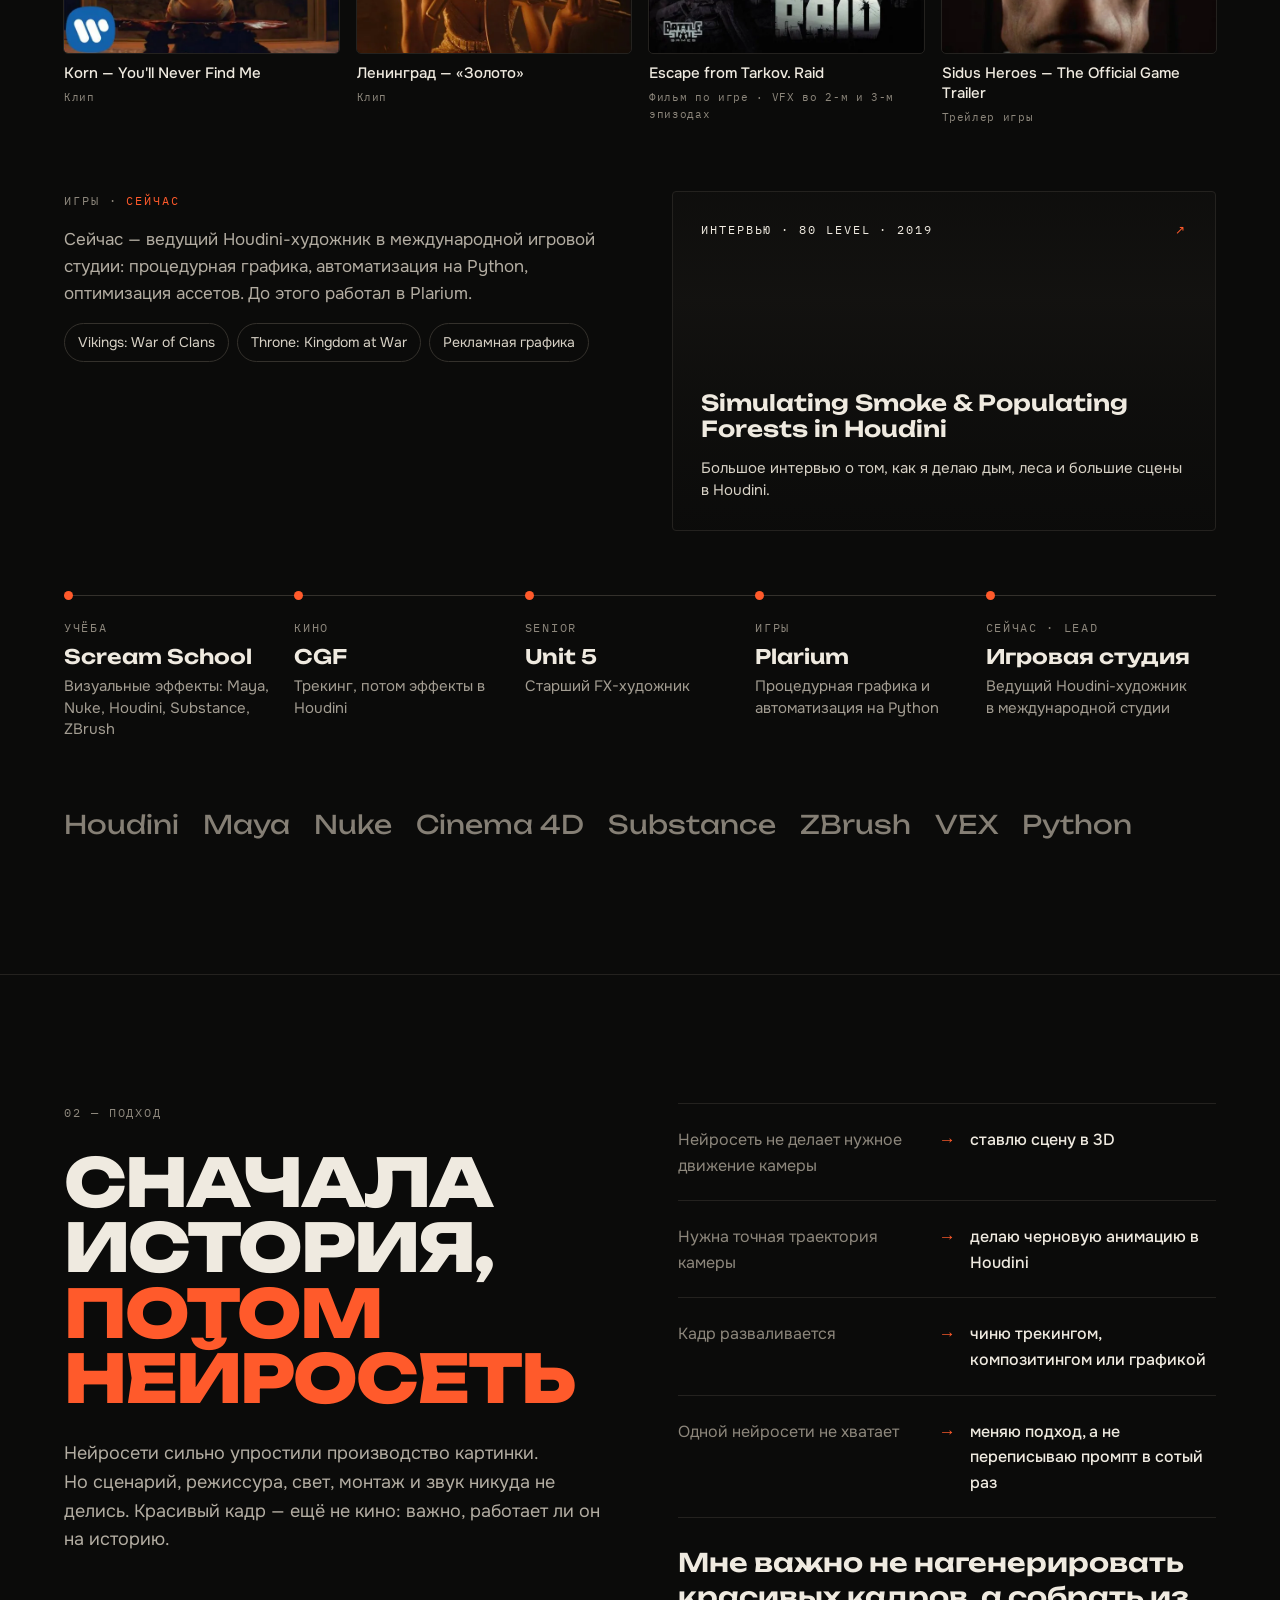
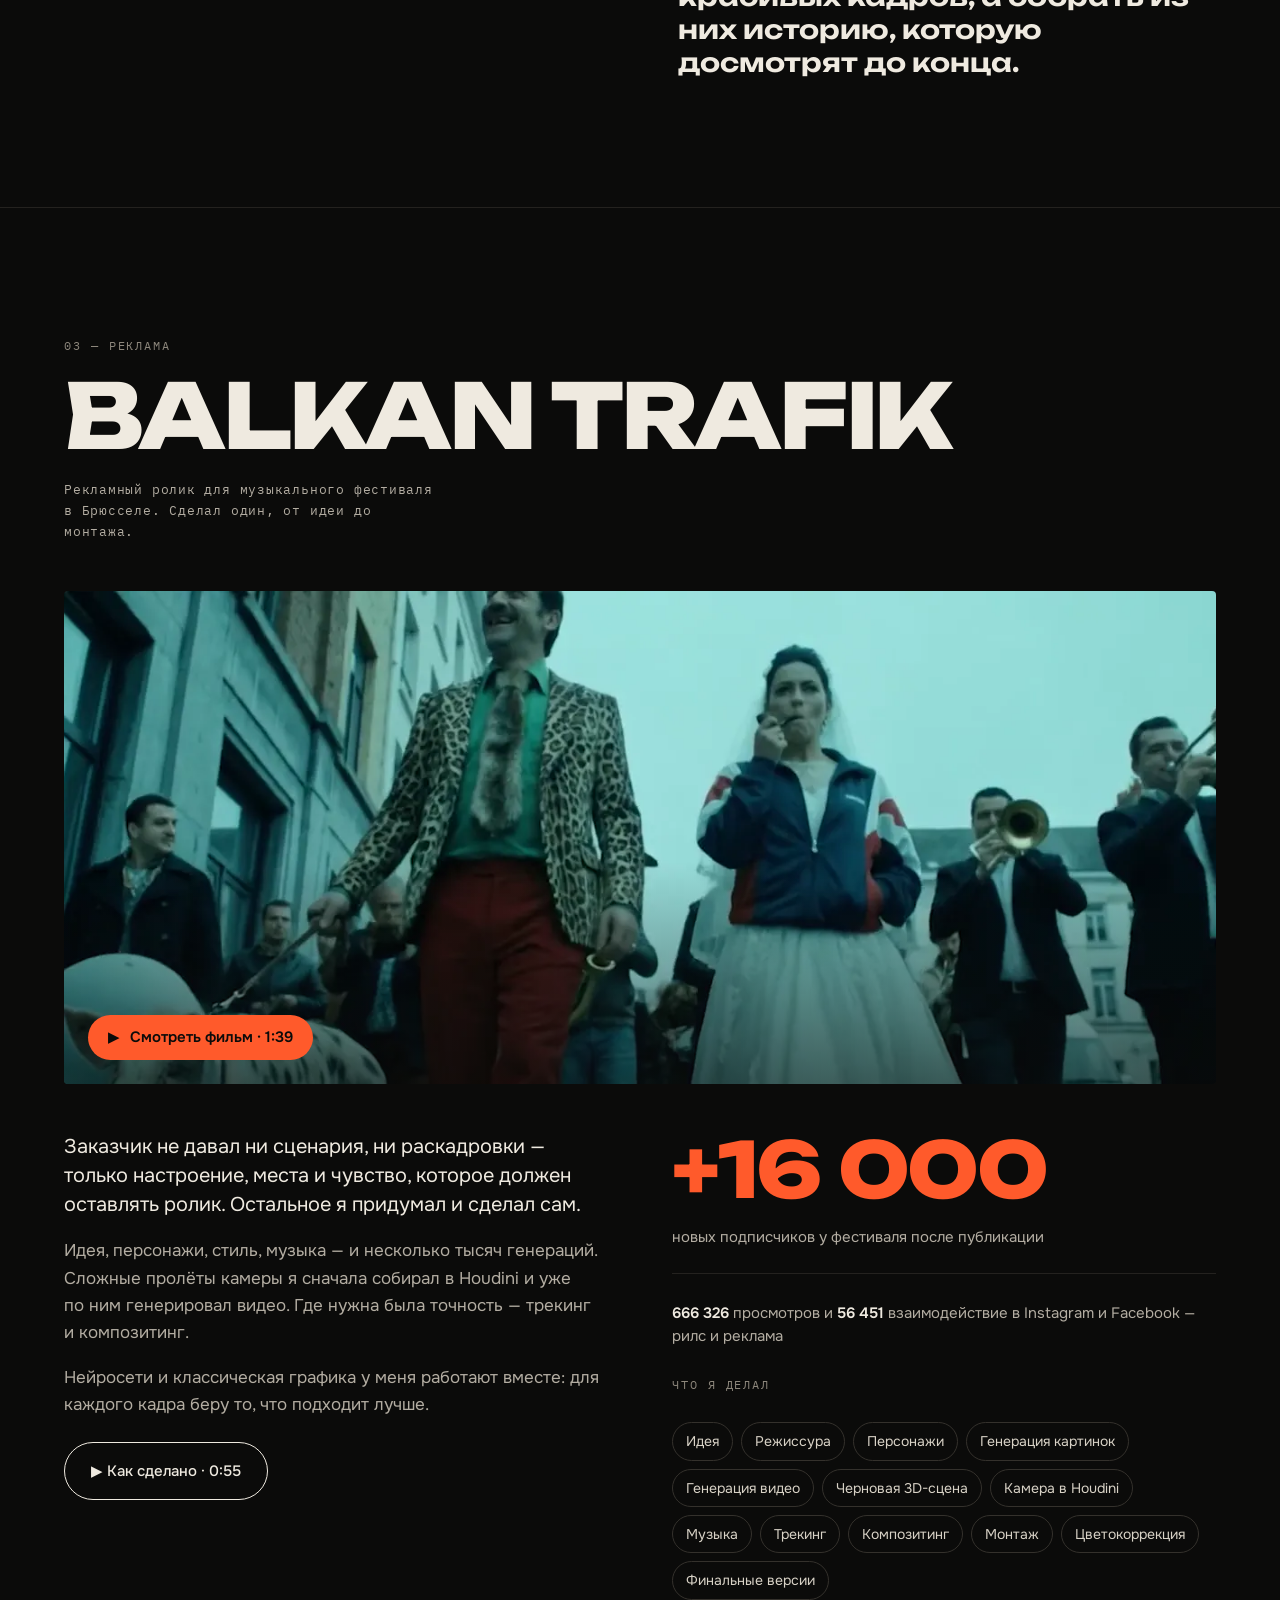
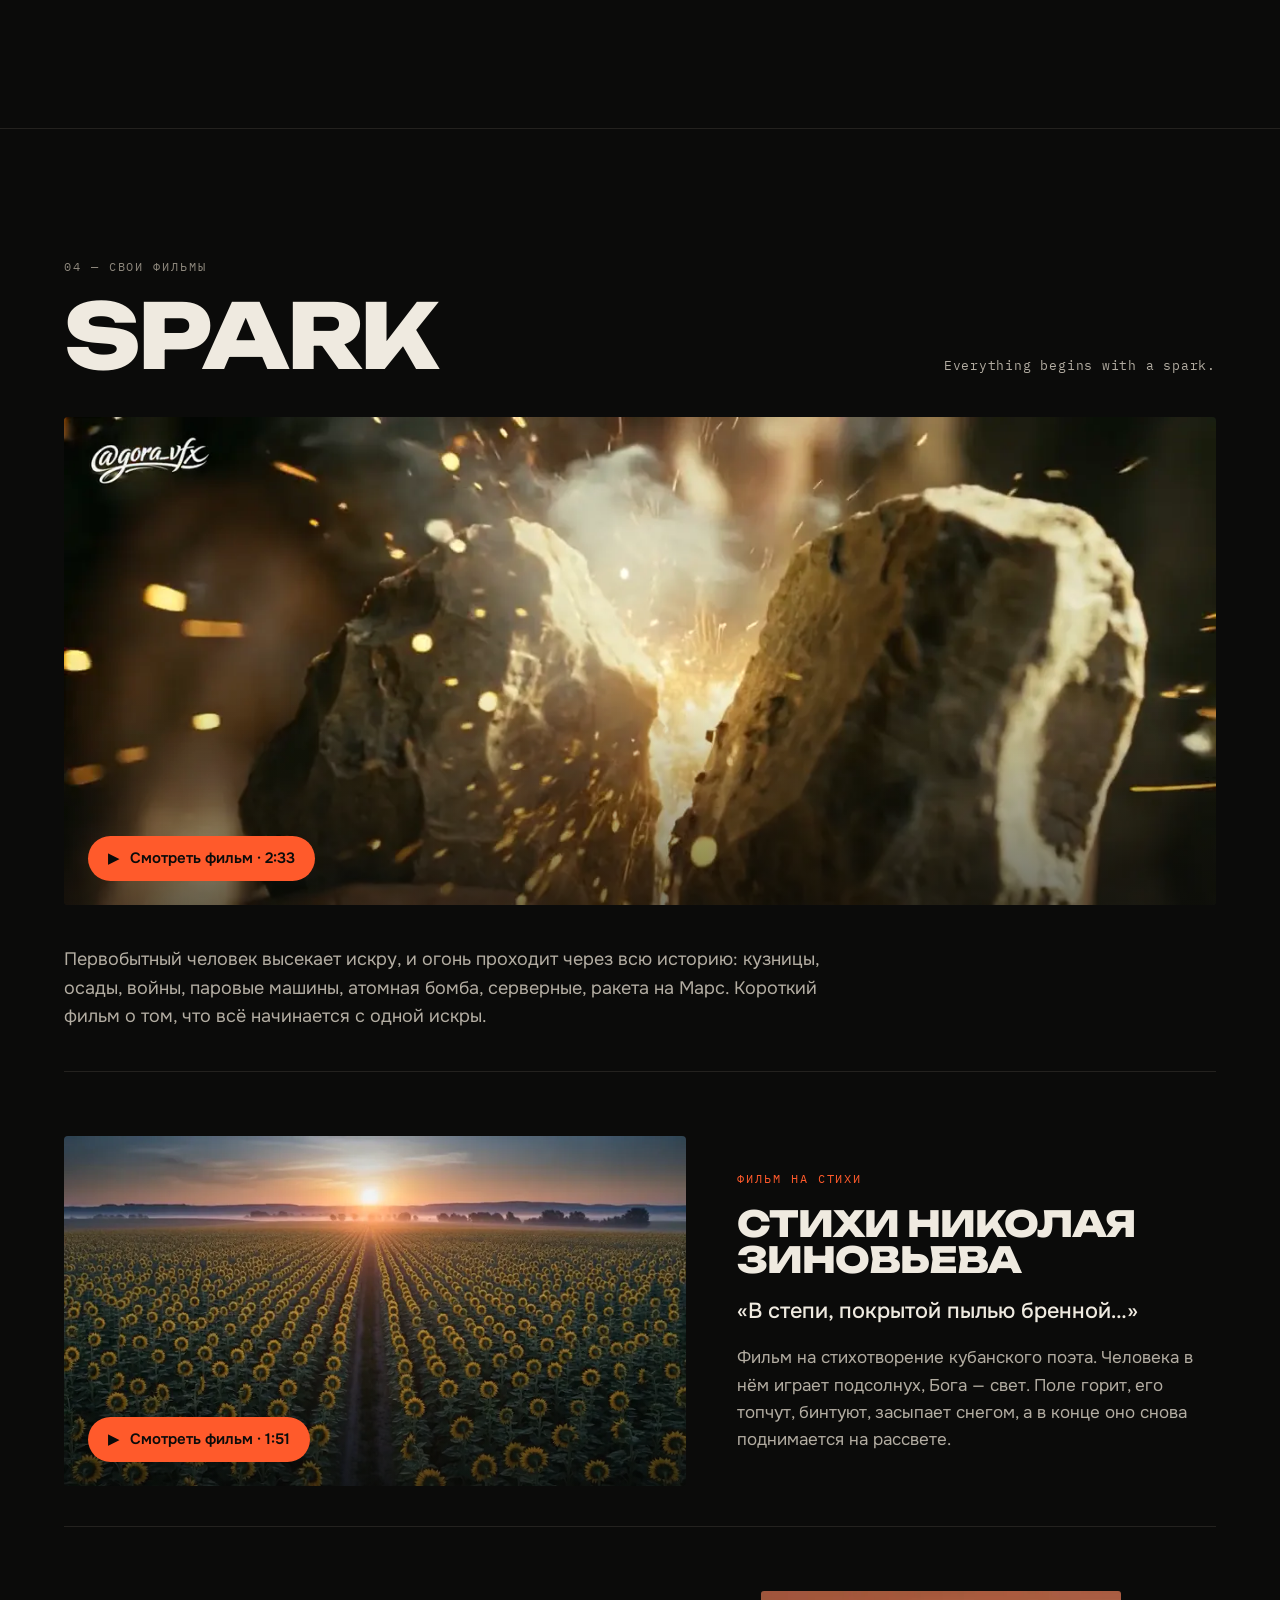
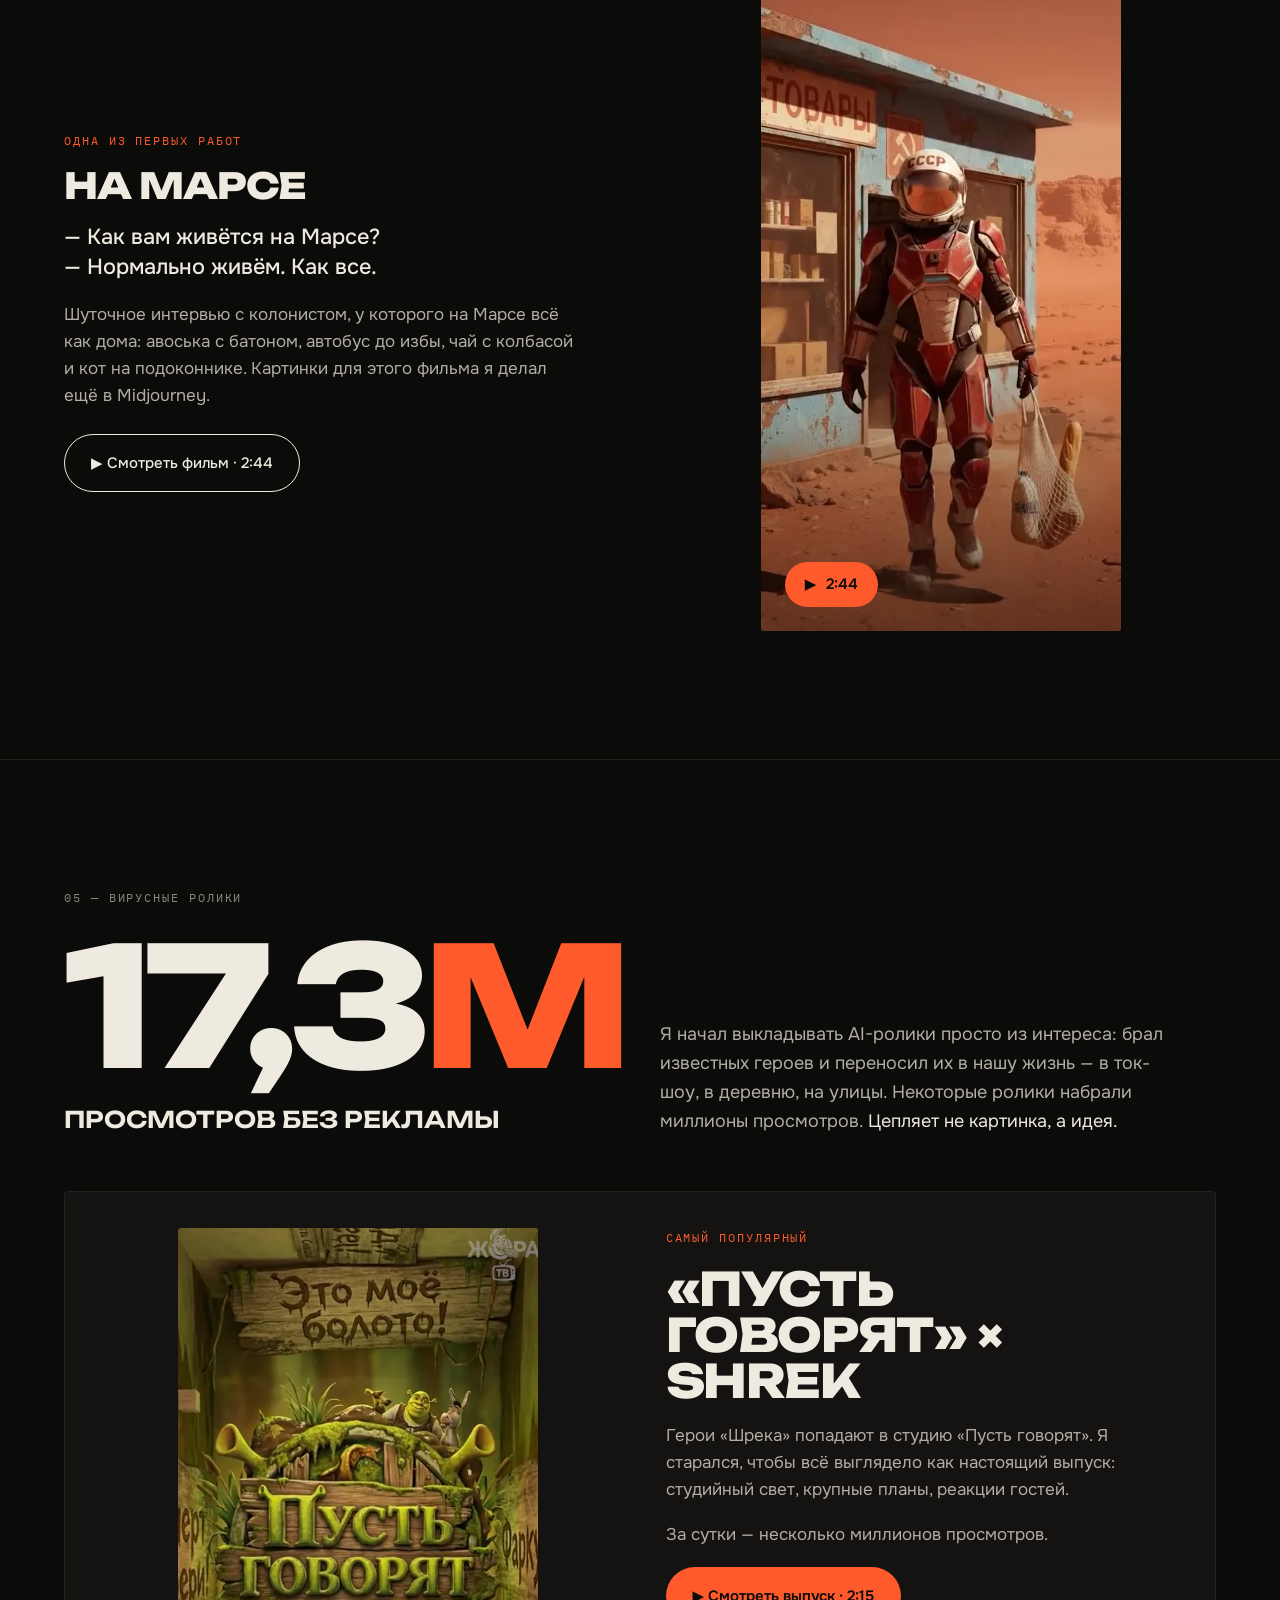
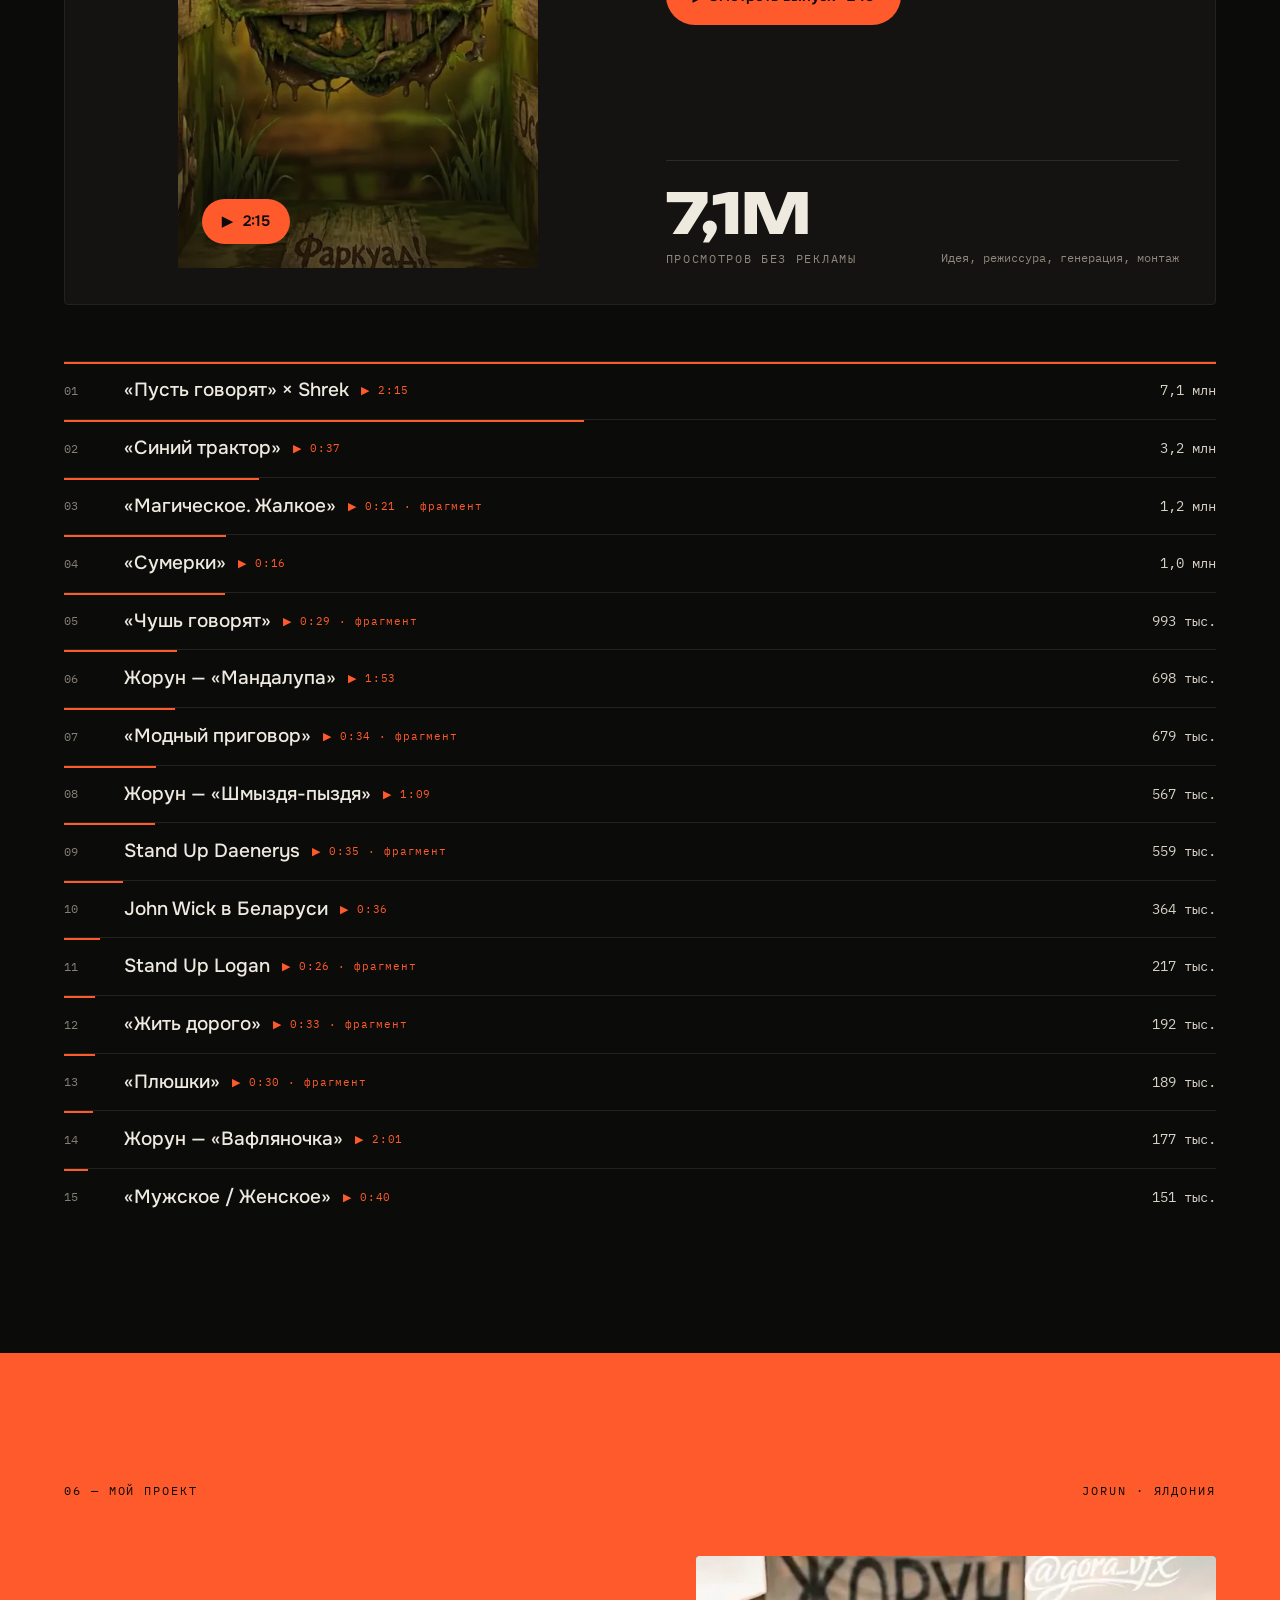
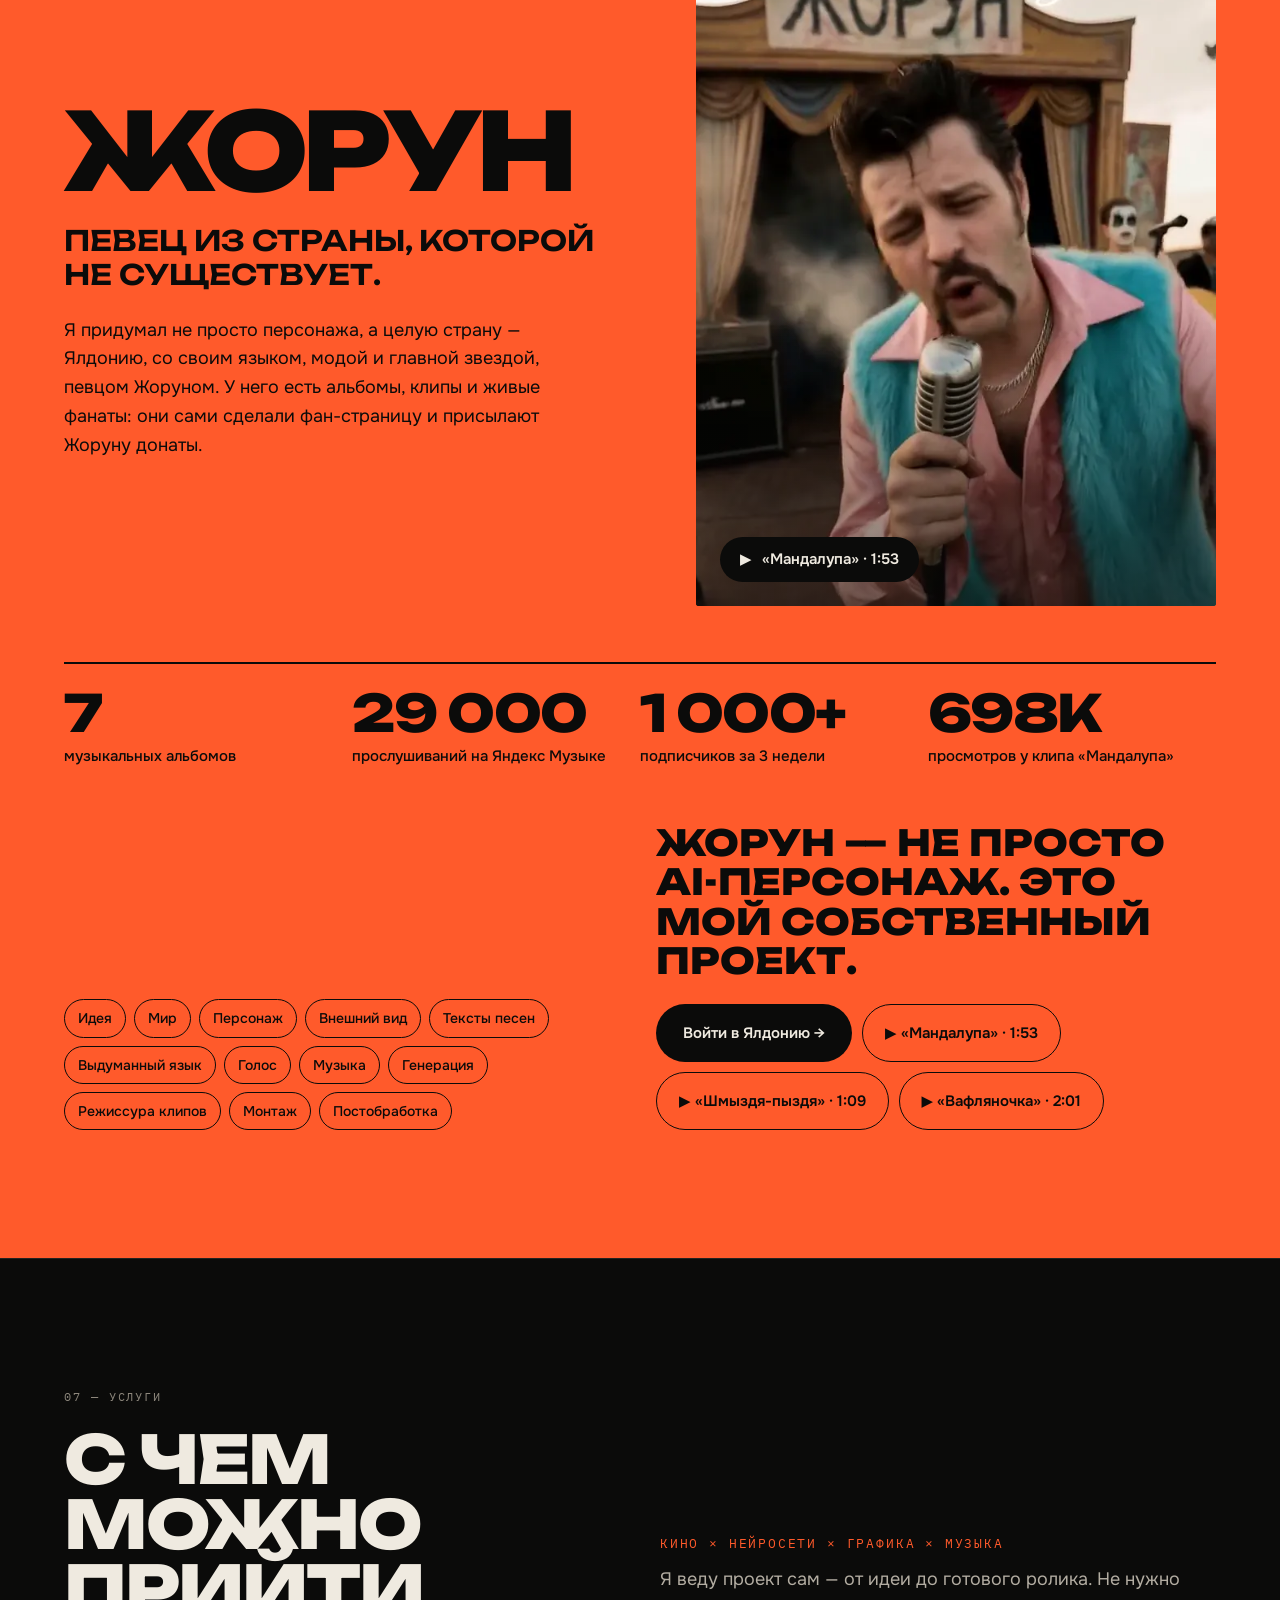
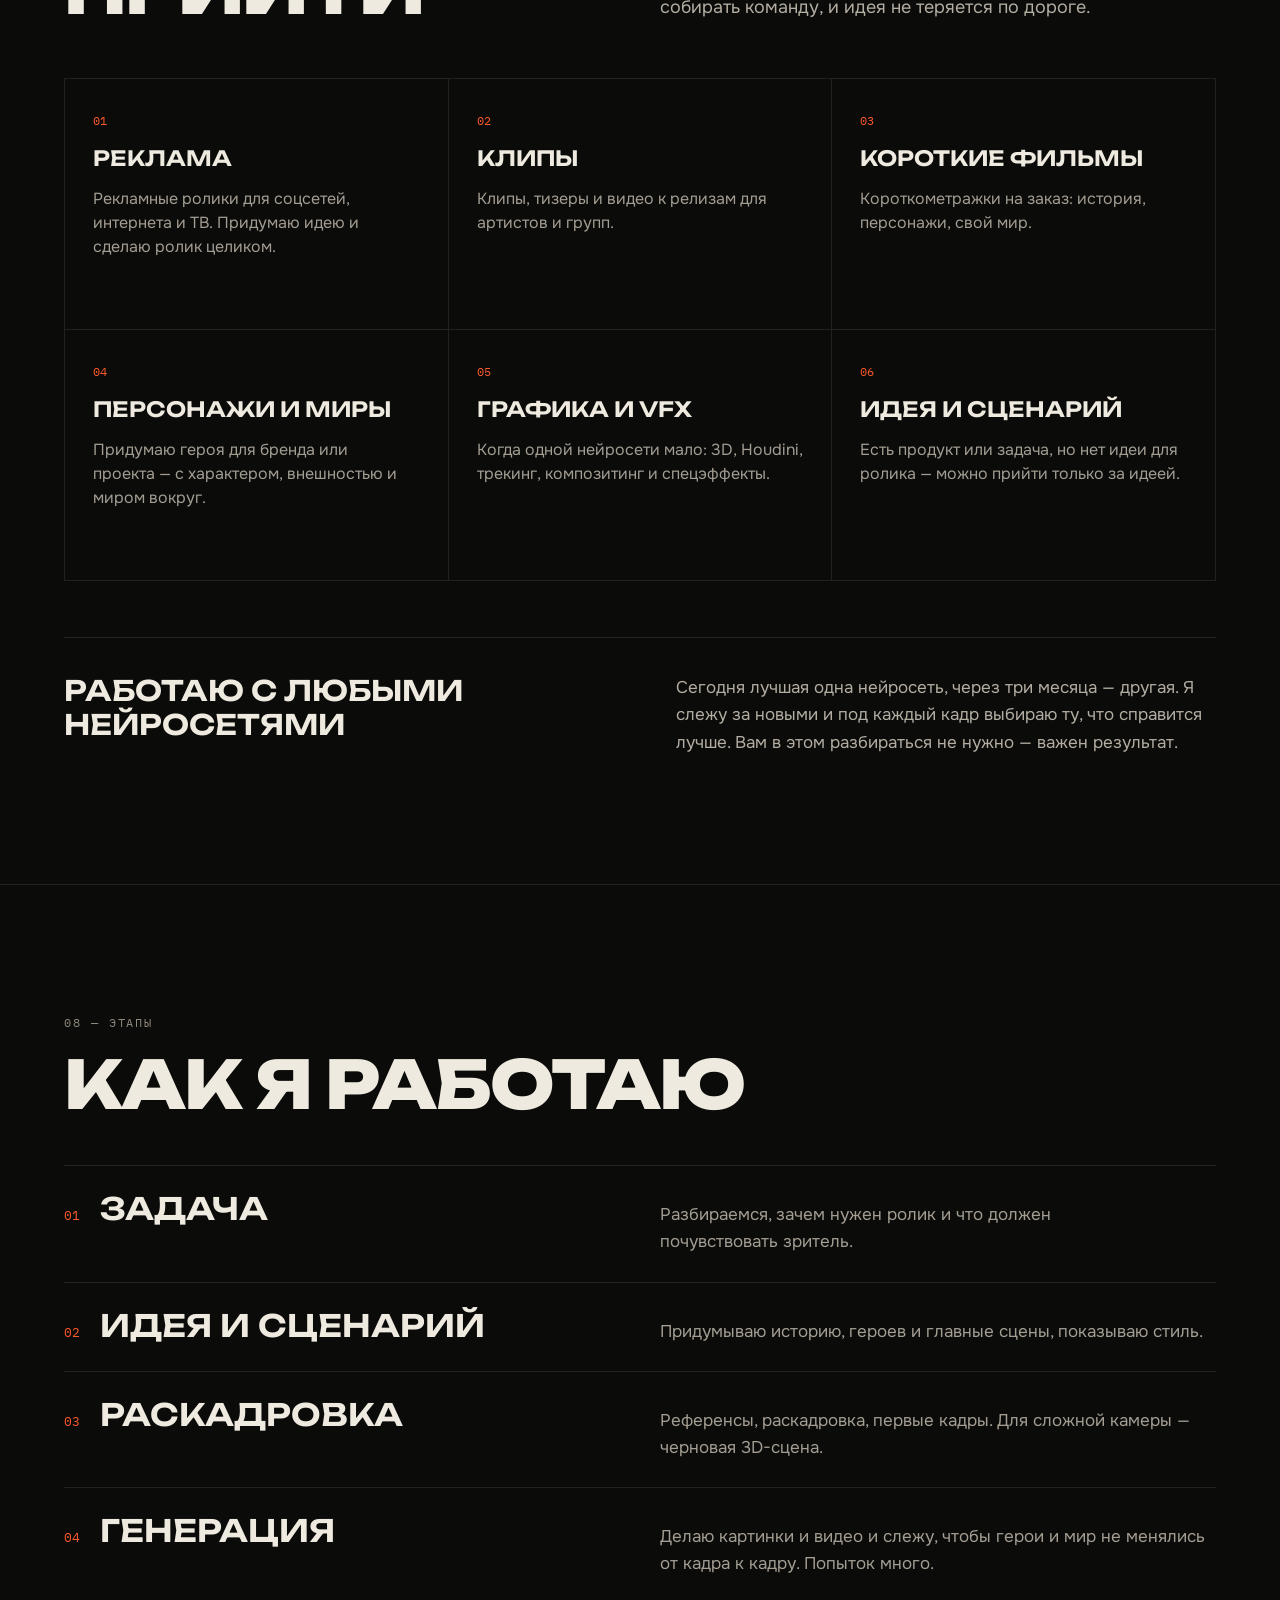
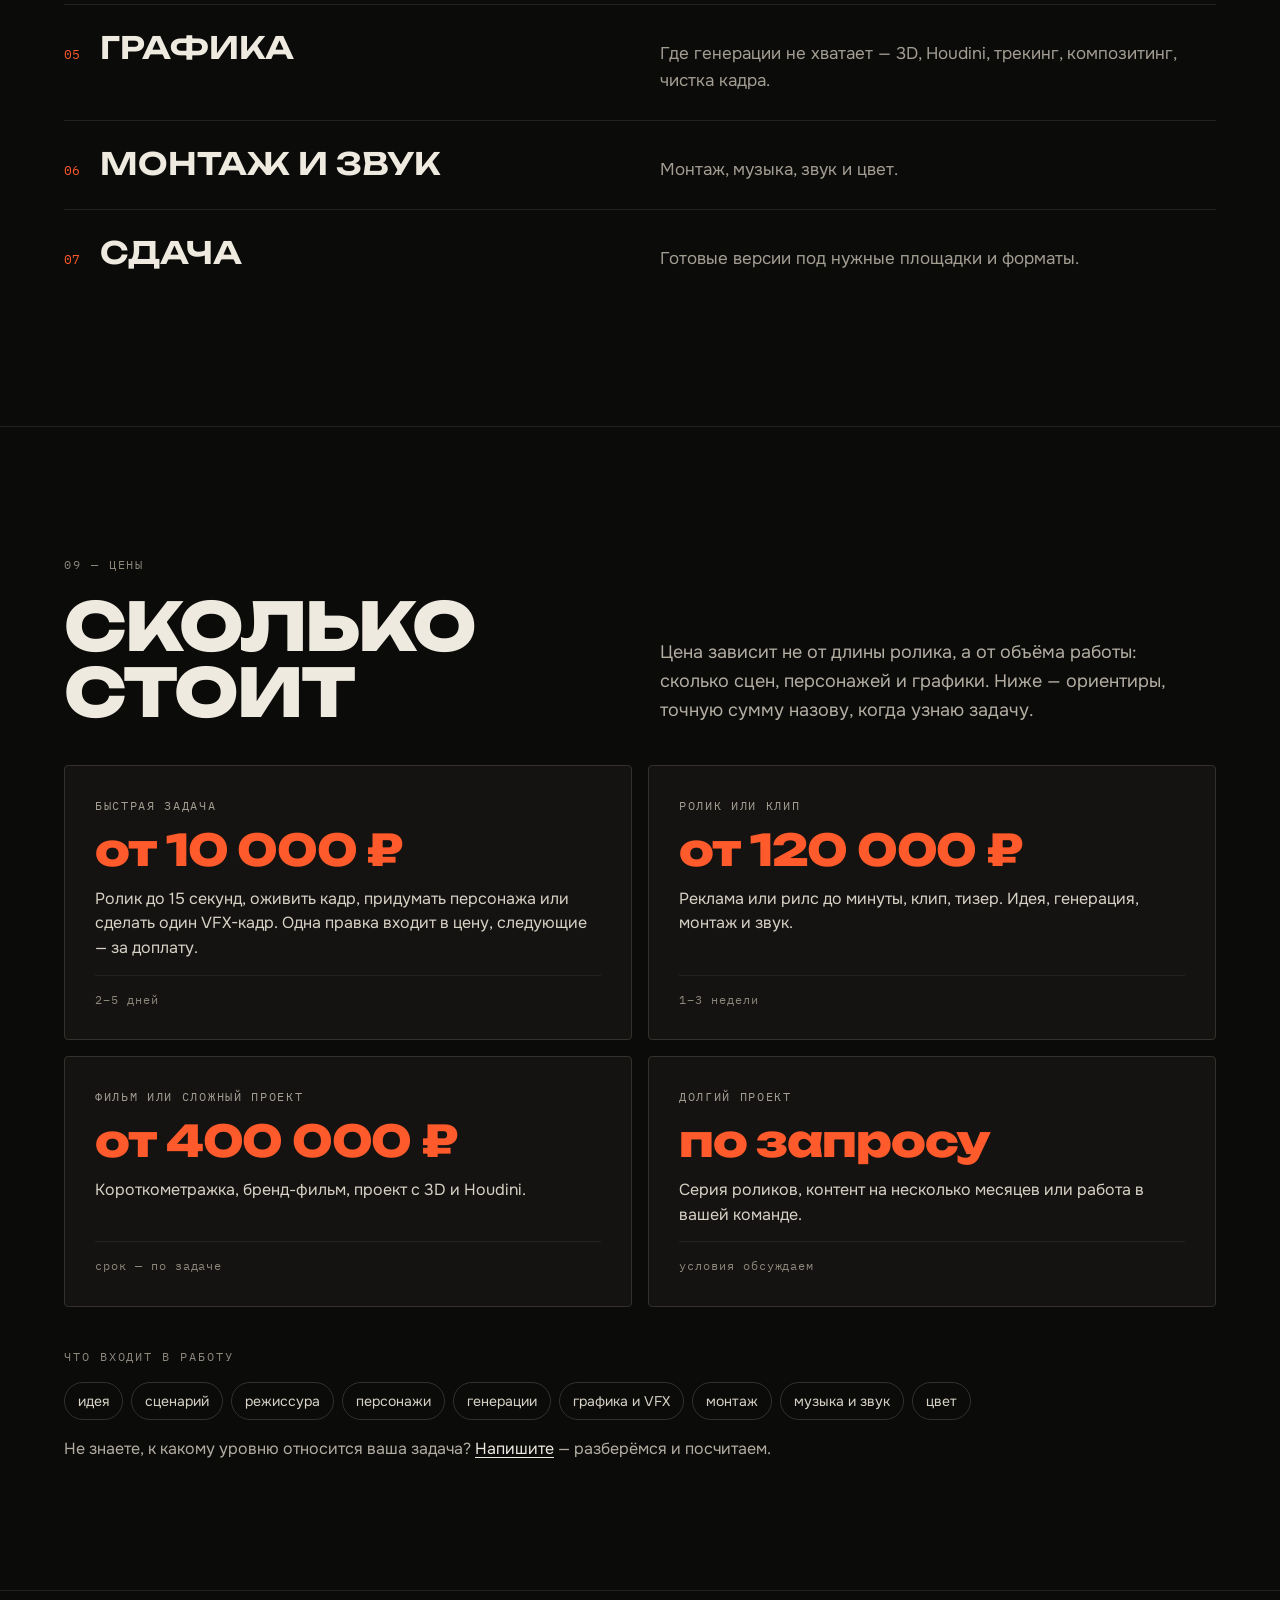
==== commit 2baa180a: "Цены по рынку: от 10 000 / 120 000 / 400 000 ₽ Co-Authored-By: Claude Opus 5.5 <noreply@anthropic.co" ====
--- a/index.html
+++ b/index.html
@@ -889,13 +889,13 @@
     </li>
     <li class="price">
       <p class="price-label">Ролик или клип</p>
-      <p class="price-n">от 80 000 ₽</p>
+      <p class="price-n">от 120 000 ₽</p>
       <p class="price-d">Реклама или рилс до минуты, клип, тизер. Идея, генерация, монтаж и звук.</p>
       <p class="price-t">1–3 недели</p>
     </li>
     <li class="price">
       <p class="price-label">Фильм или сложный проект</p>
-      <p class="price-n">от 250 000 ₽</p>
+      <p class="price-n">от 400 000 ₽</p>
       <p class="price-d">Короткометражка, бренд-фильм, проект с 3D и Houdini.</p>
       <p class="price-t">срок — по задаче</p>
     </li>
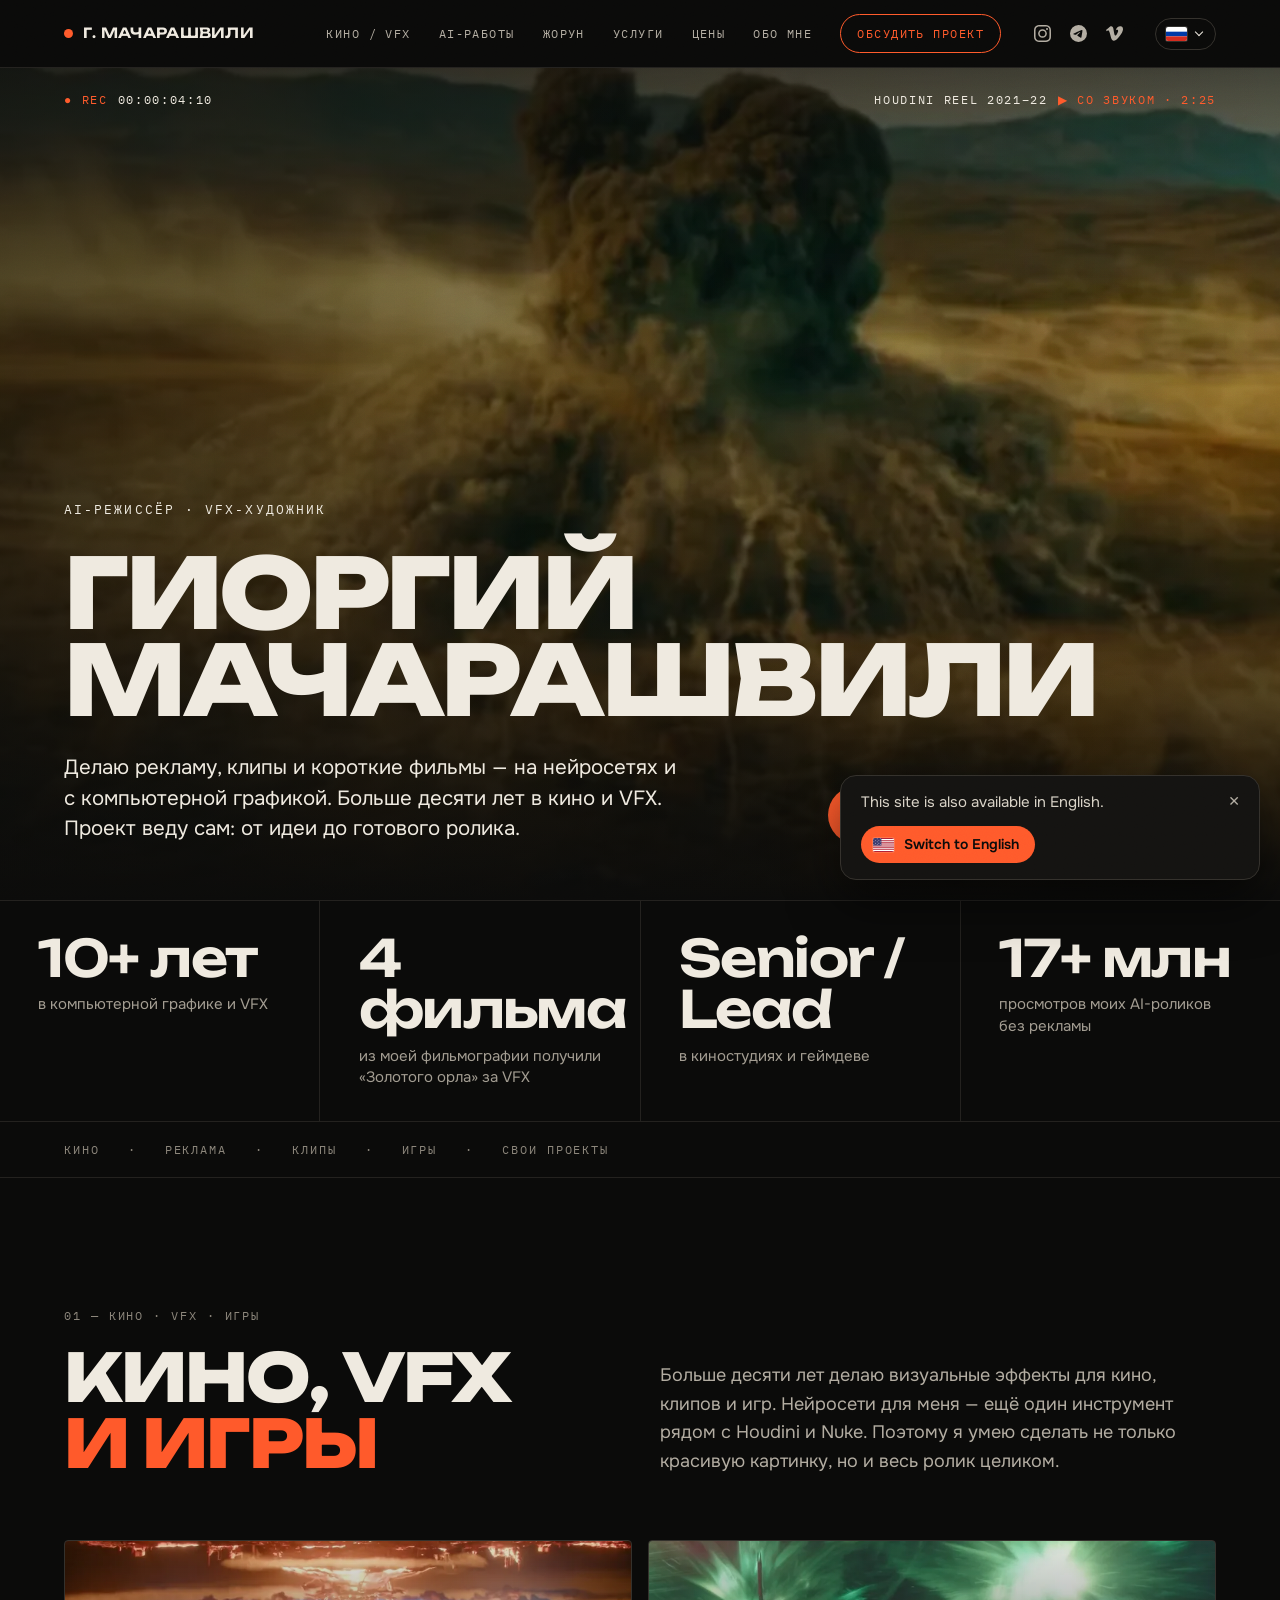
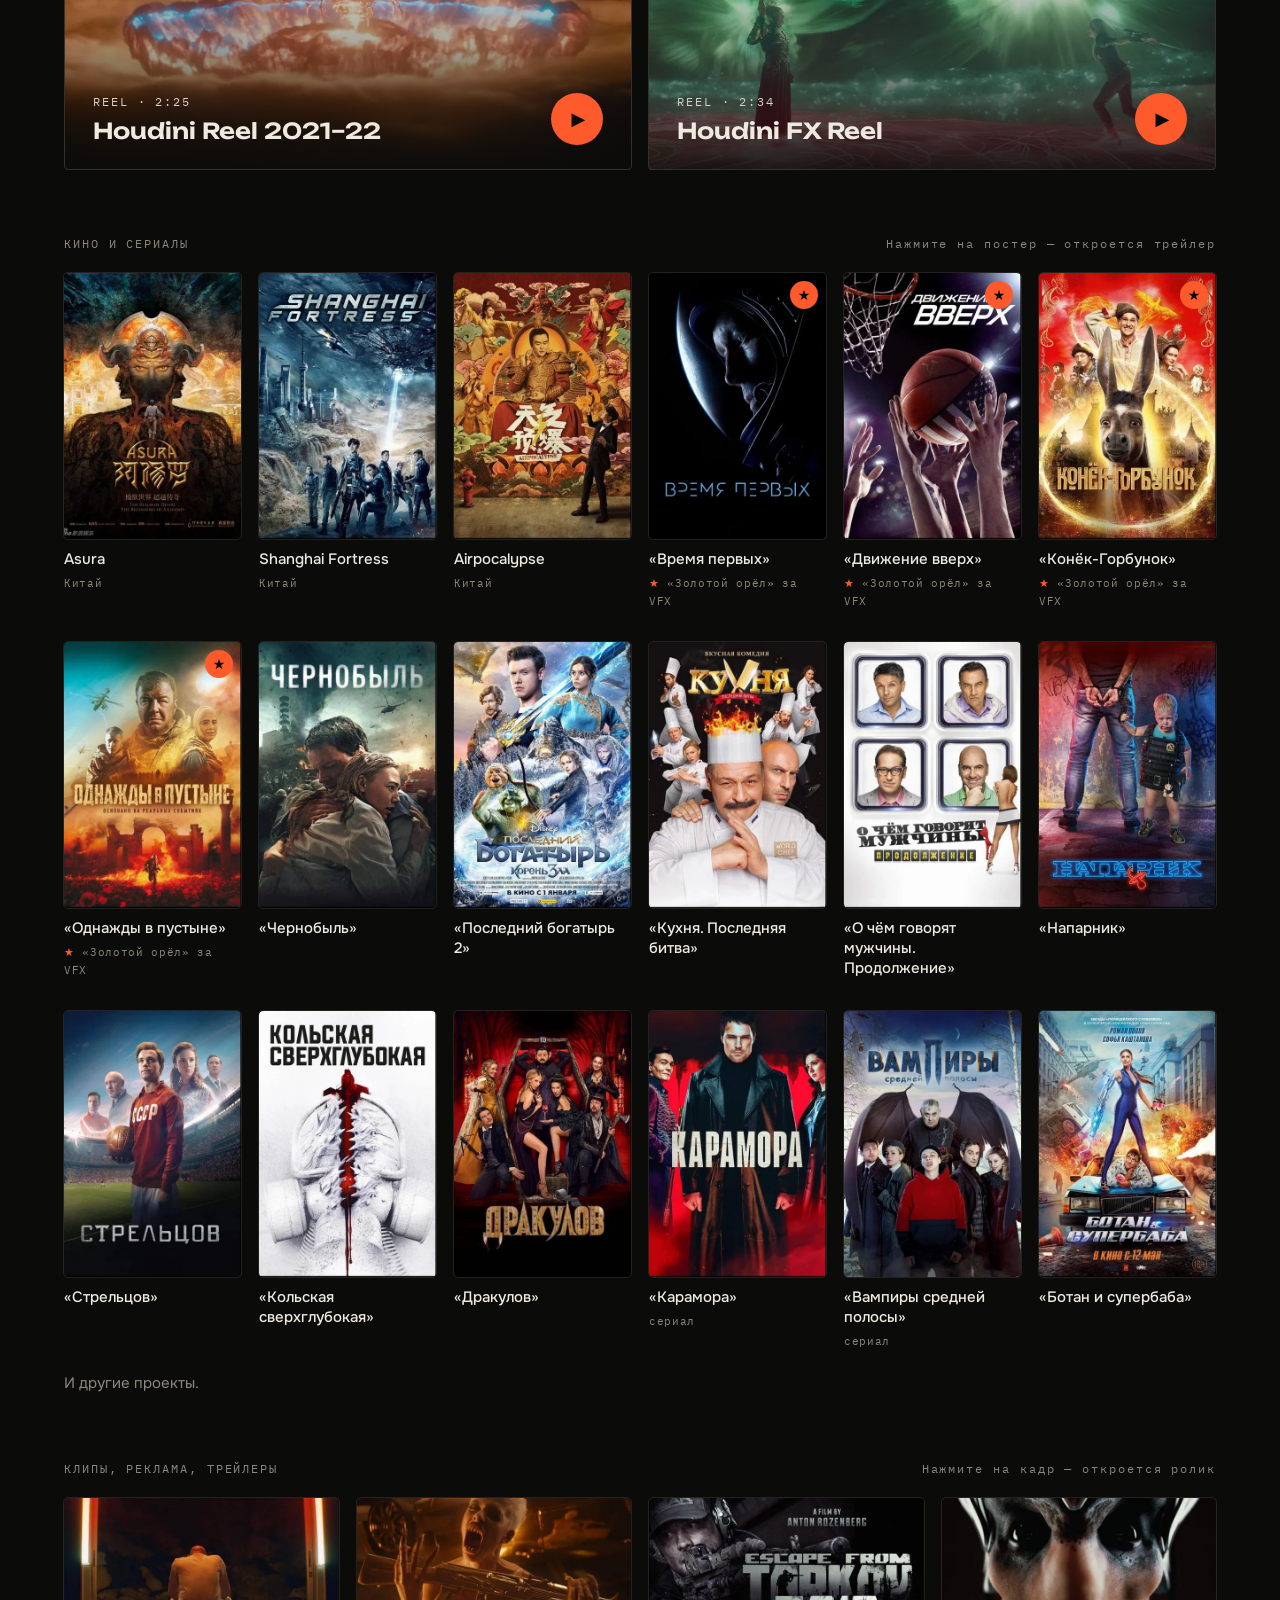
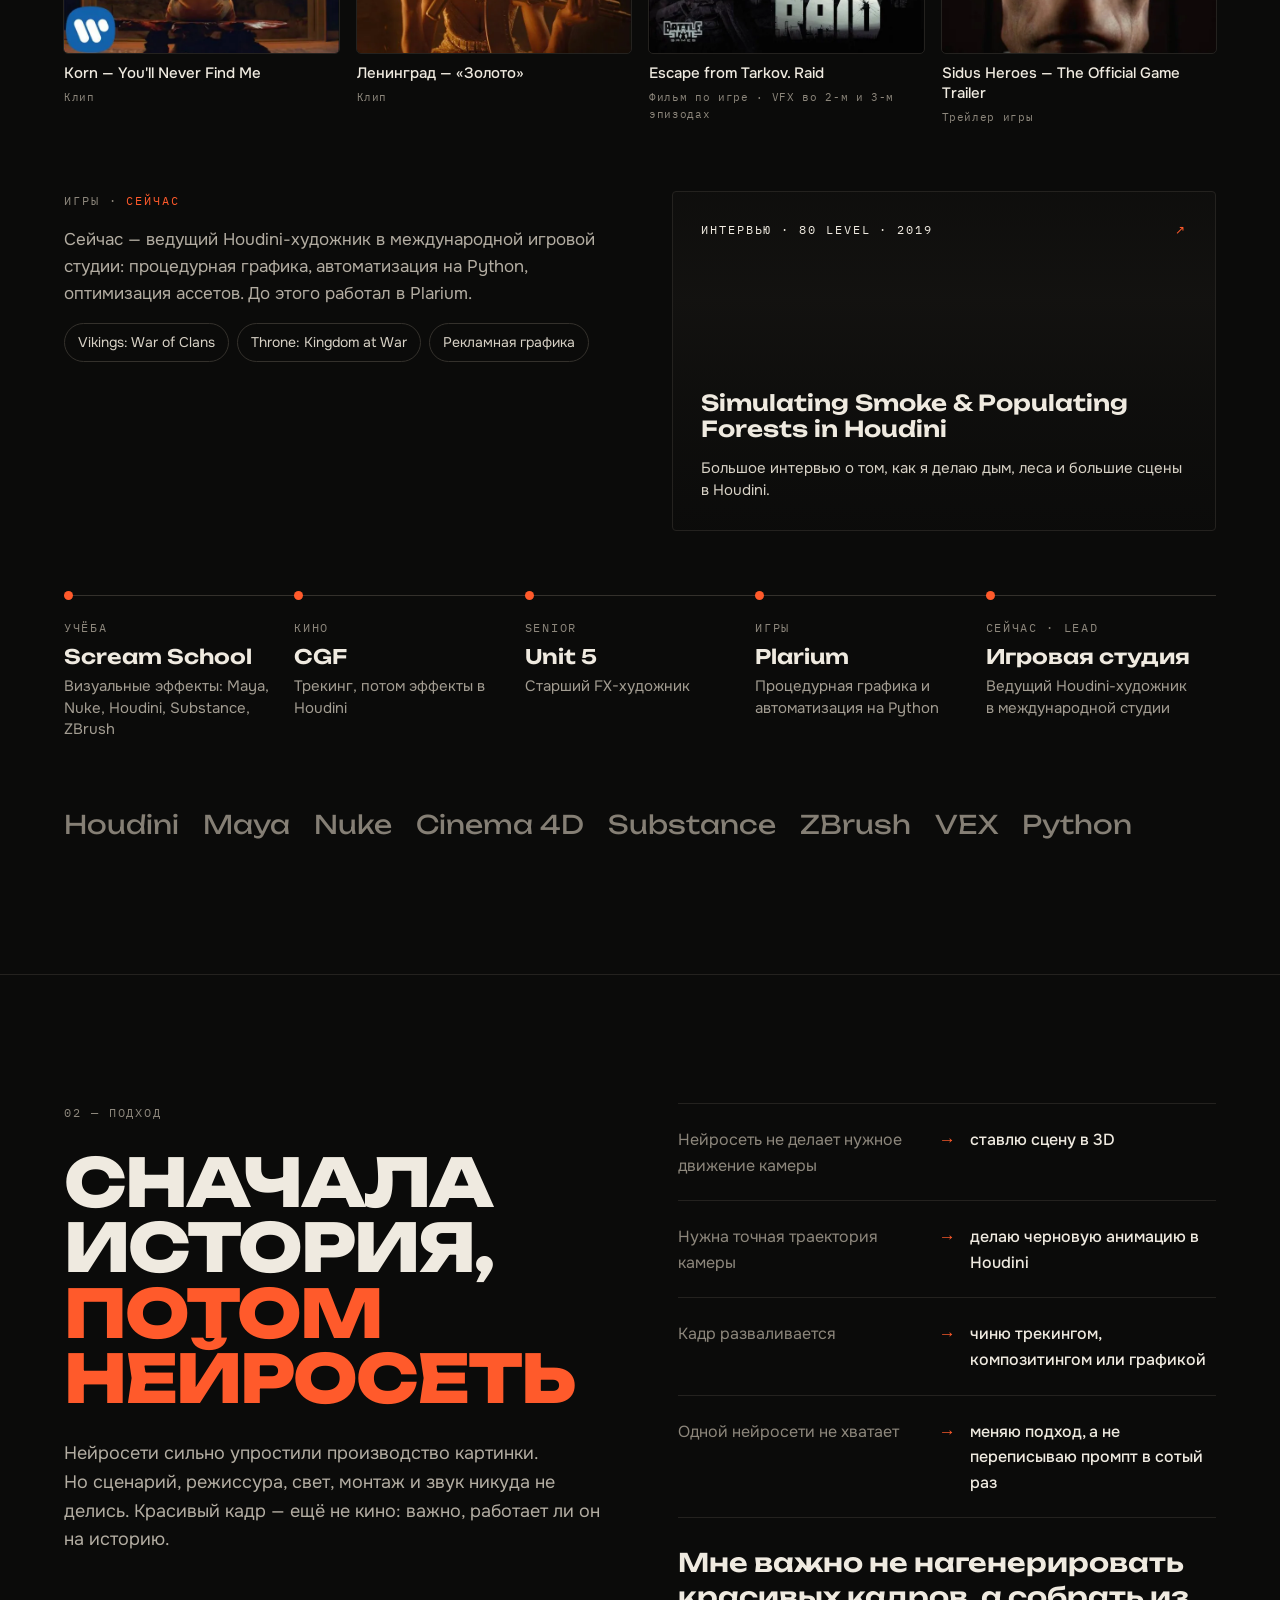
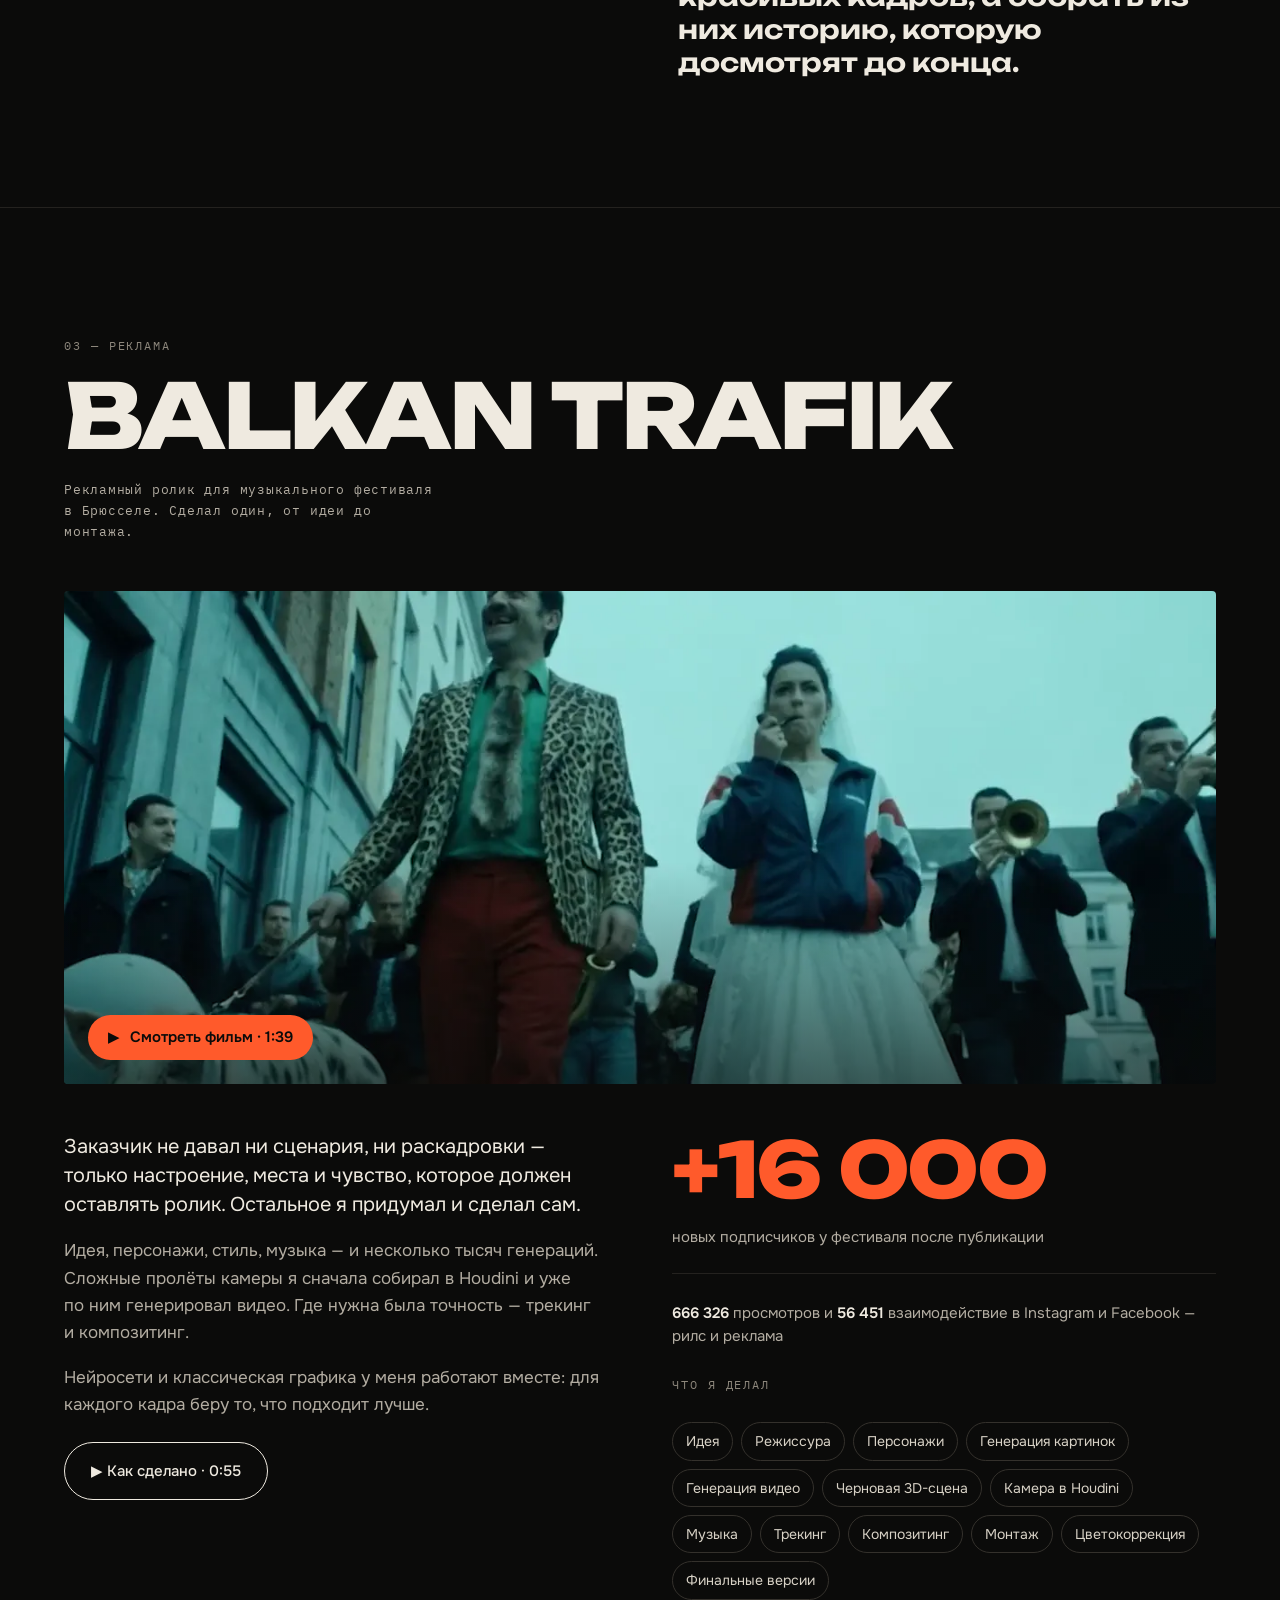
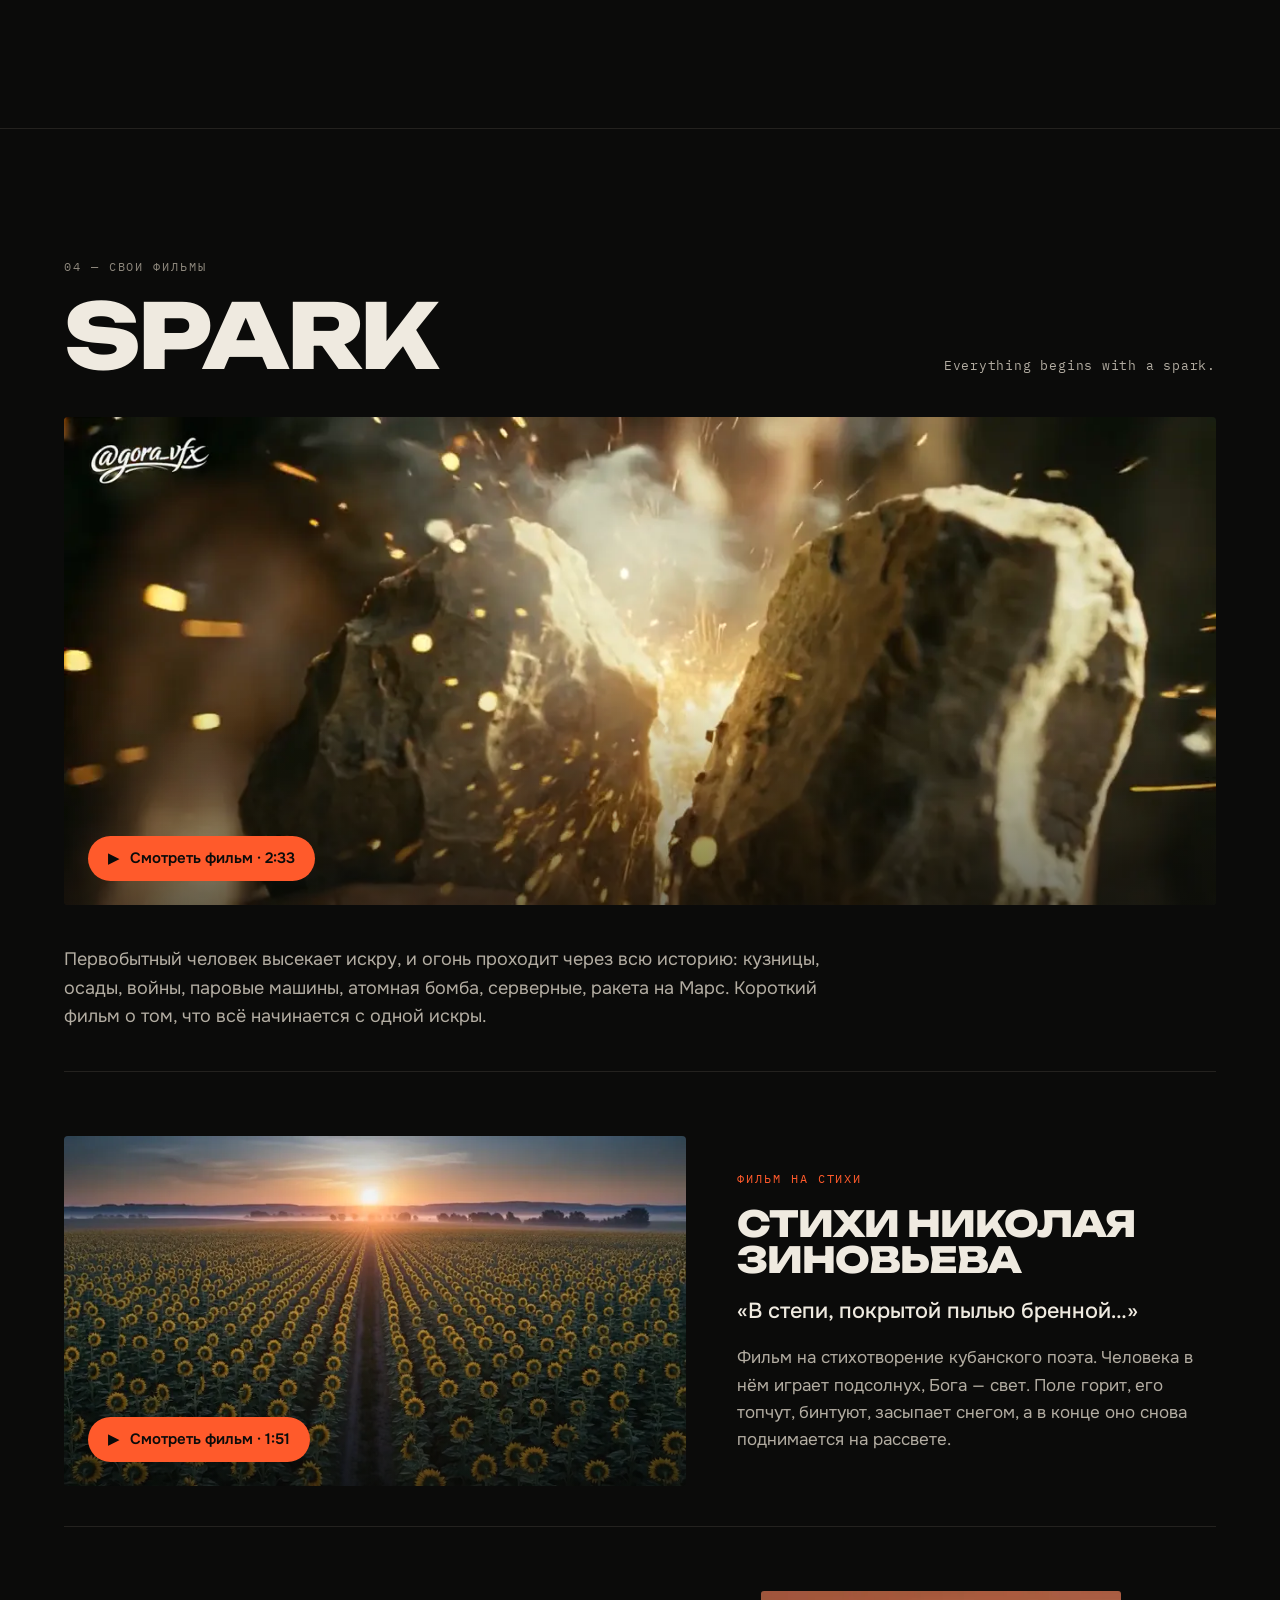
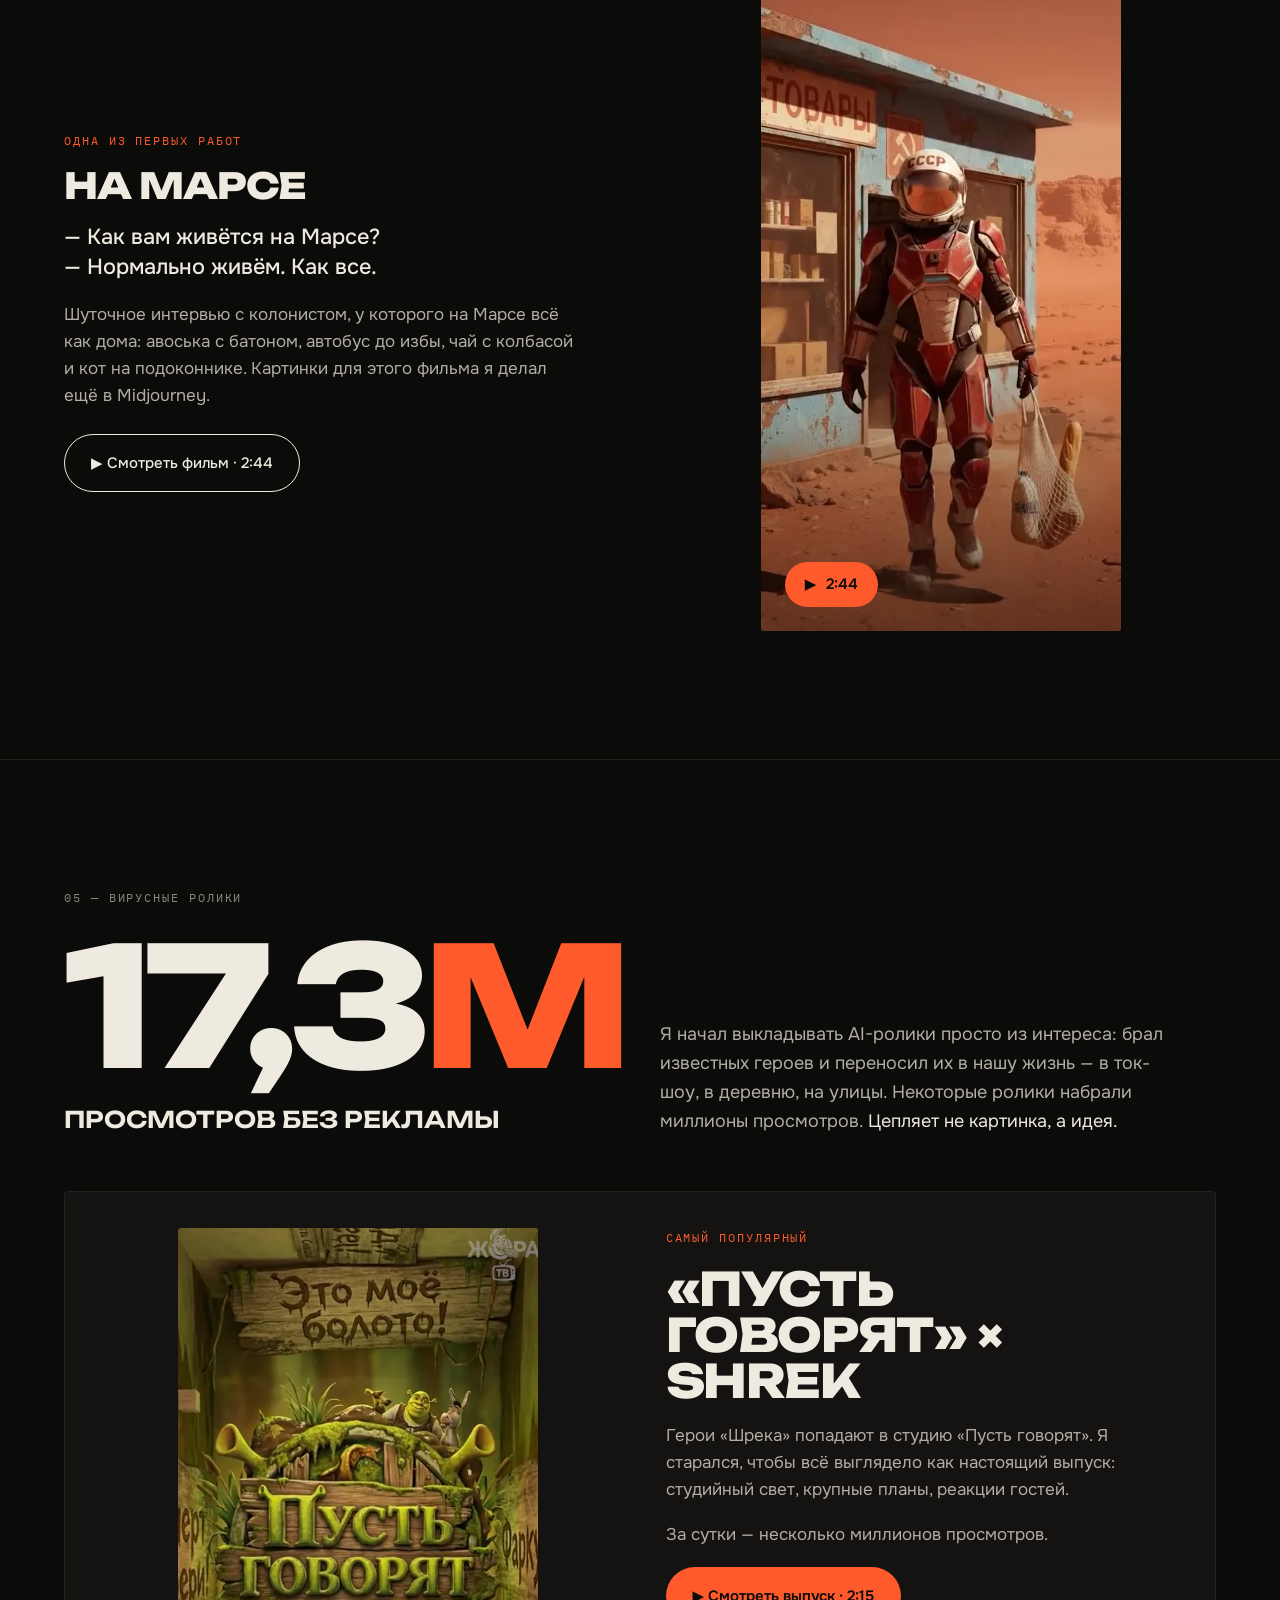
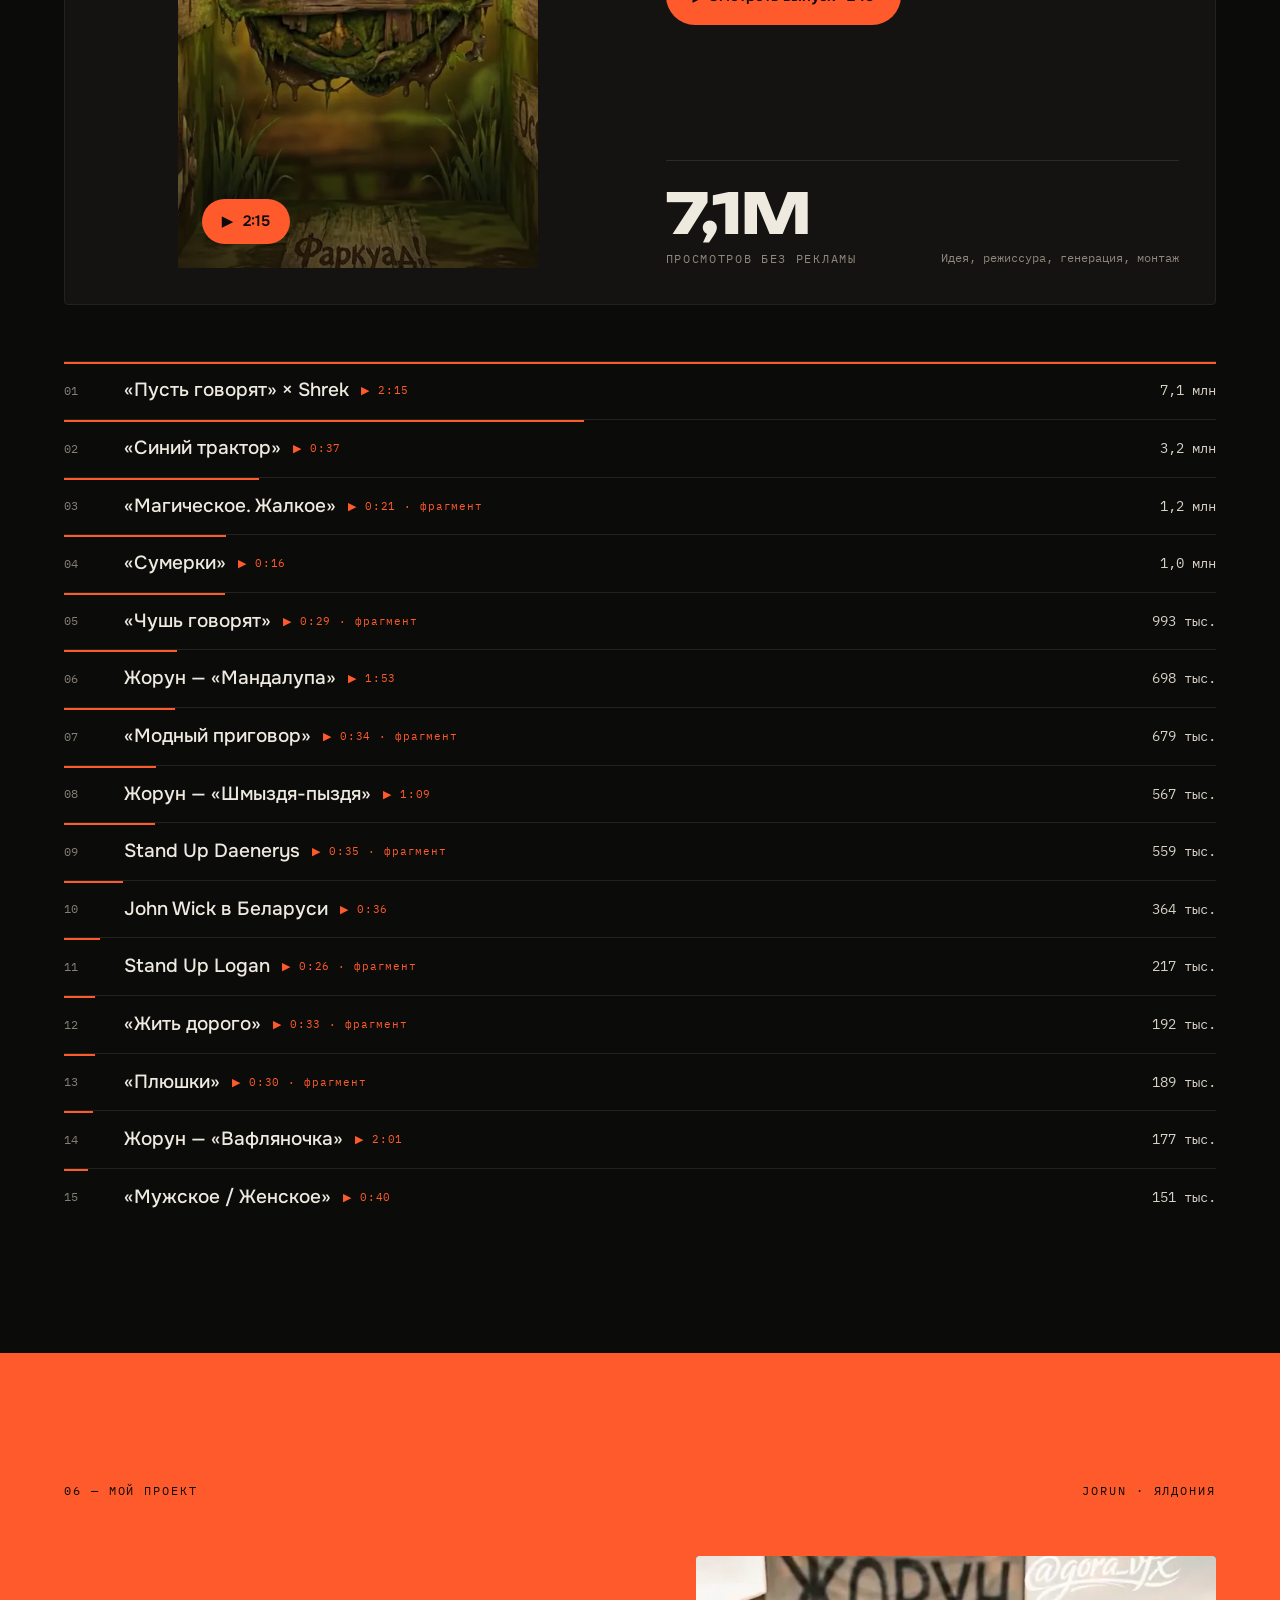
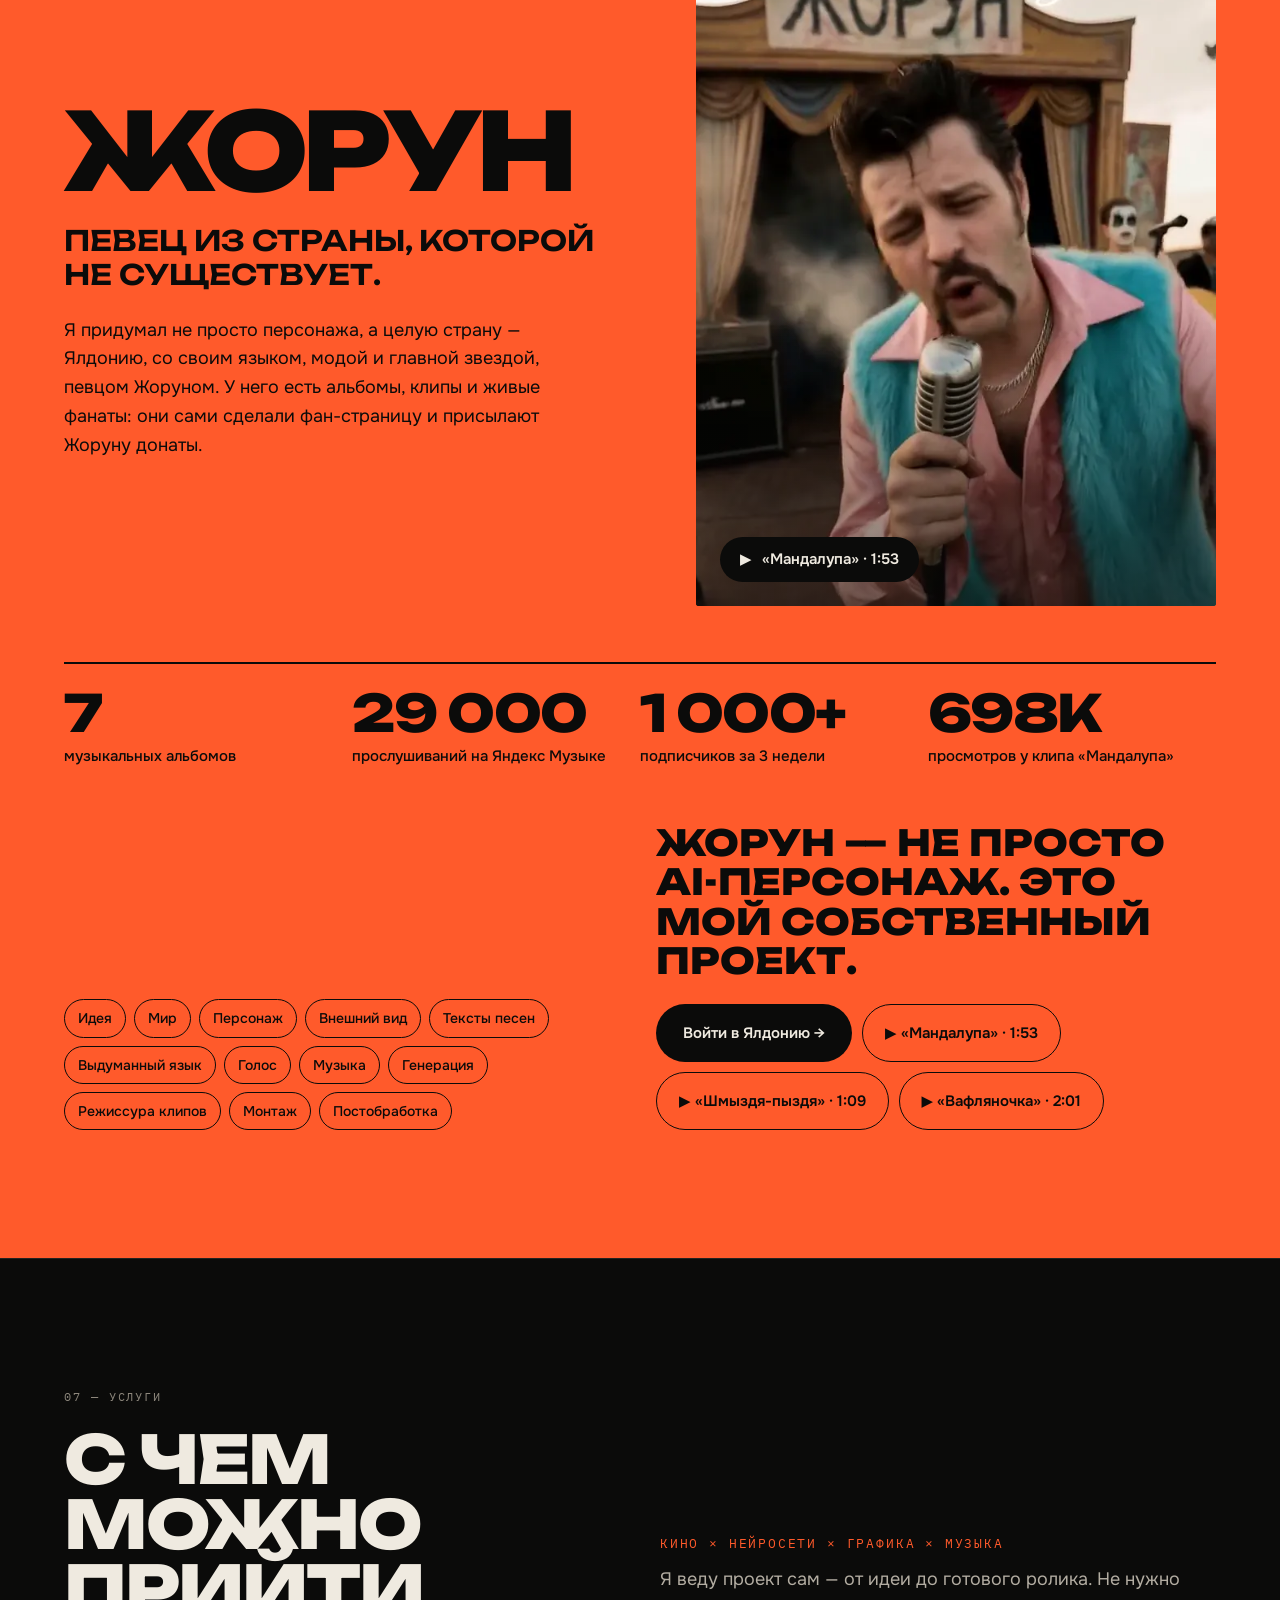
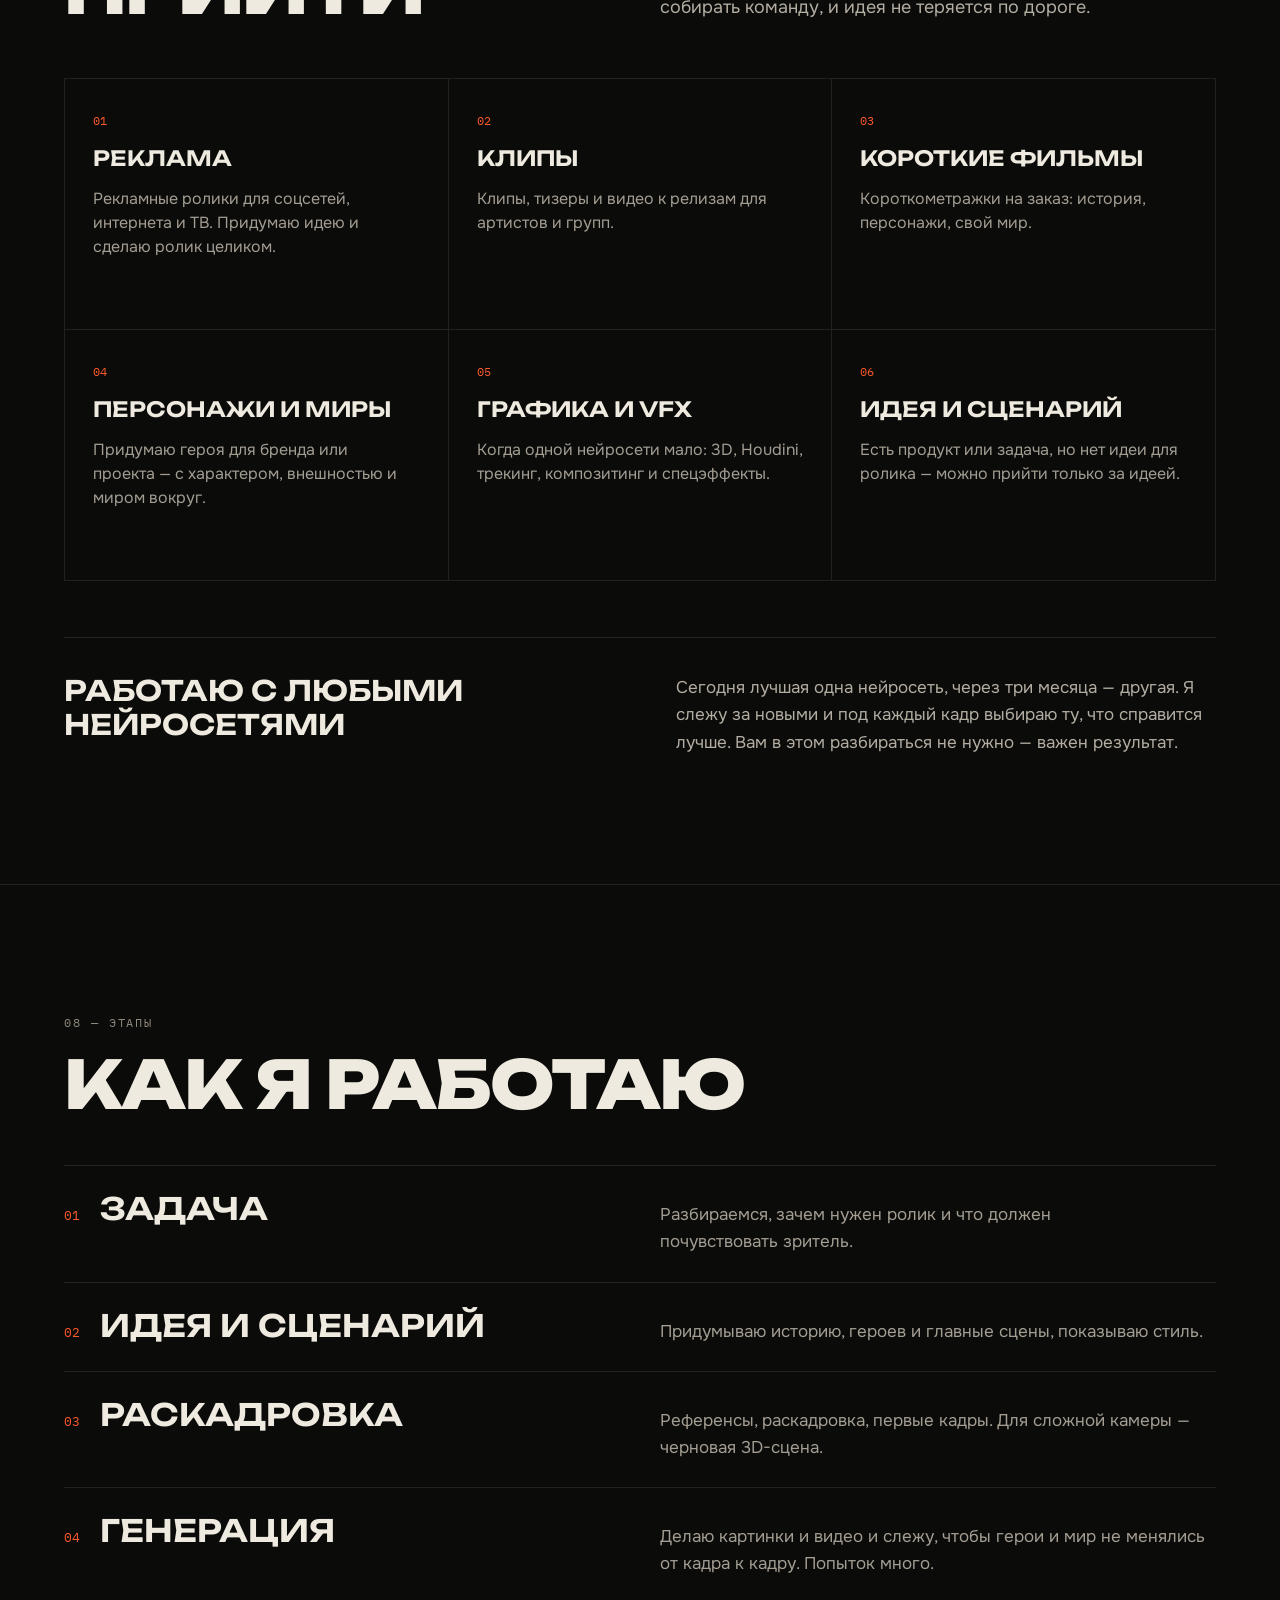
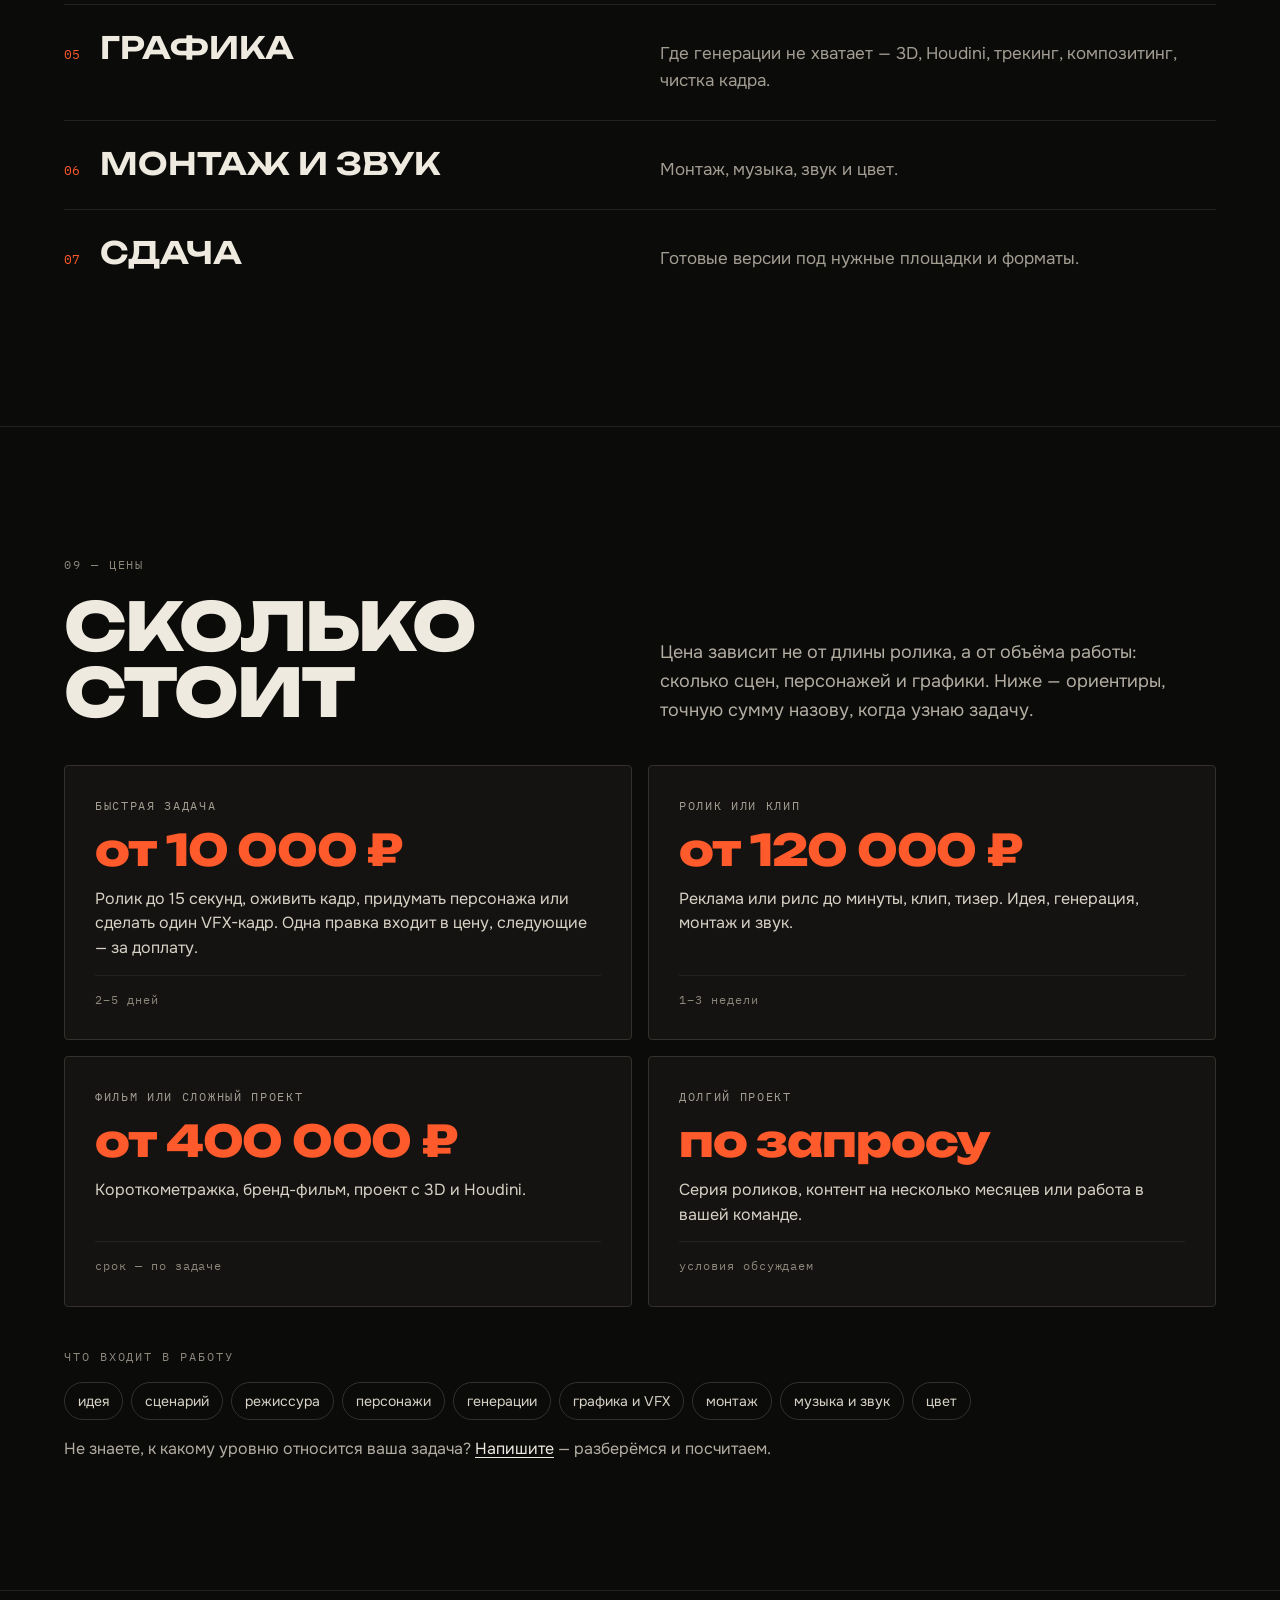
==== commit efdb88eb: "Значки Instagram, Telegram и Vimeo в шапке - На компьютере и планшете — рядом с меню и переключателе" ====
--- a/index.html
+++ b/index.html
@@ -34,9 +34,9 @@
   <link rel="preload" href="assets/fonts/onest-cyrillic.woff2" as="font" type="font/woff2" crossorigin>
   <link rel="preload" as="image" href="assets/img/hero-wide.webp" media="(min-aspect-ratio: 1/1)">
   <link rel="preload" as="image" href="assets/img/hero-tall.webp" media="(max-aspect-ratio: 1/1)">
-  <link rel="stylesheet" href="assets/css/site.css?v=4c3c7f7d">
+  <link rel="stylesheet" href="assets/css/site.css?v=546d8392">
   <script>document.documentElement.classList.add('js')</script>
-  <script src="assets/js/site.js?v=69127d33" defer></script>
+  <script src="assets/js/site.js?v=f21dc6a9" defer></script>
   <script type="application/ld+json">{"@context": "https://schema.org", "@type": "Person", "name": "Гиоргий Мачарашвили", "alternateName": "Giorgi Macharashvili", "jobTitle": "AI-режиссёр, VFX-художник", "url": "https://goravfx.github.io/", "image": "https://goravfx.github.io/assets/img/portrait.webp", "email": "mailto:gora.vfx@gmail.com", "sameAs": ["https://www.instagram.com/gora_vfx/", "https://t.me/gora_vfx", "https://vimeo.com/user97466918"]}</script>
 </head>
 
@@ -57,7 +57,17 @@
     <a href="#pricing">Цены</a>
     <a href="about/">Обо мне</a>
     <a class="nav-cta" href="#contact">Обсудить проект</a>
+    <div class="soc soc-nav">
+    <a href="https://www.instagram.com/gora_vfx/" target="_blank" rel="noopener" aria-label="Instagram" title="Instagram"><svg viewBox="0 0 24 24" aria-hidden="true" focusable="false"><path d="M7.0301.084c-1.2768.0602-2.1487.264-2.911.5634-.7888.3075-1.4575.72-2.1228 1.3877-.6652.6677-1.075 1.3368-1.3802 2.127-.2954.7638-.4956 1.6365-.552 2.914-.0564 1.2775-.0689 1.6882-.0626 4.947.0062 3.2586.0206 3.6671.0825 4.9473.061 1.2765.264 2.1482.5635 2.9107.308.7889.72 1.4573 1.388 2.1228.6679.6655 1.3365 1.0743 2.1285 1.38.7632.295 1.6361.4961 2.9134.552 1.2773.056 1.6884.069 4.9462.0627 3.2578-.0062 3.668-.0207 4.9478-.0814 1.28-.0607 2.147-.2652 2.9098-.5633.7889-.3086 1.4578-.72 2.1228-1.3881.665-.6682 1.0745-1.3378 1.3795-2.1284.2957-.7632.4966-1.636.552-2.9124.056-1.2809.0692-1.6898.063-4.948-.0063-3.2583-.021-3.6668-.0817-4.9465-.0607-1.2797-.264-2.1487-.5633-2.9117-.3084-.7889-.72-1.4568-1.3876-2.1228C21.2982 1.33 20.628.9208 19.8378.6165 19.074.321 18.2017.1197 16.9244.0645 15.6471.0093 15.236-.005 11.977.0014 8.718.0076 8.31.0215 7.0301.0839m.1402 21.6932c-1.17-.0509-1.8053-.2453-2.2287-.408-.5606-.216-.96-.4771-1.3819-.895-.422-.4178-.6811-.8186-.9-1.378-.1644-.4234-.3624-1.058-.4171-2.228-.0595-1.2645-.072-1.6442-.079-4.848-.007-3.2037.0053-3.583.0607-4.848.05-1.169.2456-1.805.408-2.2282.216-.5613.4762-.96.895-1.3816.4188-.4217.8184-.6814 1.3783-.9003.423-.1651 1.0575-.3614 2.227-.4171 1.2655-.06 1.6447-.072 4.848-.079 3.2033-.007 3.5835.005 4.8495.0608 1.169.0508 1.8053.2445 2.228.408.5608.216.96.4754 1.3816.895.4217.4194.6816.8176.9005 1.3787.1653.4217.3617 1.056.4169 2.2263.0602 1.2655.0739 1.645.0796 4.848.0058 3.203-.0055 3.5834-.061 4.848-.051 1.17-.245 1.8055-.408 2.2294-.216.5604-.4763.96-.8954 1.3814-.419.4215-.8181.6811-1.3783.9-.4224.1649-1.0577.3617-2.2262.4174-1.2656.0595-1.6448.072-4.8493.079-3.2045.007-3.5825-.006-4.848-.0608M16.953 5.5864A1.44 1.44 0 1 0 18.39 4.144a1.44 1.44 0 0 0-1.437 1.4424M5.8385 12.012c.0067 3.4032 2.7706 6.1557 6.173 6.1493 3.4026-.0065 6.157-2.7701 6.1506-6.1733-.0065-3.4032-2.771-6.1565-6.174-6.1498-3.403.0067-6.156 2.771-6.1496 6.1738M8 12.0077a4 4 0 1 1 4.008 3.9921A3.9996 3.9996 0 0 1 8 12.0077"/></svg></a>
+    <a href="https://t.me/gora_vfx" target="_blank" rel="noopener" aria-label="Telegram" title="Telegram"><svg viewBox="0 0 24 24" aria-hidden="true" focusable="false"><path d="M11.944 0A12 12 0 0 0 0 12a12 12 0 0 0 12 12 12 12 0 0 0 12-12A12 12 0 0 0 12 0a12 12 0 0 0-.056 0zm4.962 7.224c.1-.002.321.023.465.14a.506.506 0 0 1 .171.325c.016.093.036.306.02.472-.18 1.898-.962 6.502-1.36 8.627-.168.9-.499 1.201-.82 1.23-.696.065-1.225-.46-1.9-.902-1.056-.693-1.653-1.124-2.678-1.8-1.185-.78-.417-1.21.258-1.91.177-.184 3.247-2.977 3.307-3.23.007-.032.014-.15-.056-.212s-.174-.041-.249-.024c-.106.024-1.793 1.14-5.061 3.345-.48.33-.913.49-1.302.48-.428-.008-1.252-.241-1.865-.44-.752-.245-1.349-.374-1.297-.789.027-.216.325-.437.893-.663 3.498-1.524 5.83-2.529 6.998-3.014 3.332-1.386 4.025-1.627 4.476-1.635z"/></svg></a>
+    <a href="https://vimeo.com/user97466918" target="_blank" rel="noopener" aria-label="Vimeo" title="Vimeo"><svg viewBox="0 0 24 24" aria-hidden="true" focusable="false"><path d="M23.9765 6.4168c-.105 2.338-1.739 5.5429-4.894 9.6088-3.2679 4.247-6.0258 6.3699-8.2898 6.3699-1.409 0-2.578-1.294-3.553-3.881l-1.9179-7.1138c-.719-2.584-1.488-3.878-2.312-3.878-.179 0-.806.378-1.8809 1.132l-1.129-1.457a315.06 315.06 0 003.501-3.1279c1.579-1.368 2.765-2.085 3.5539-2.159 1.867-.18 3.016 1.1 3.447 3.838.465 2.953.789 4.789.971 5.5069.5389 2.45 1.1309 3.674 1.7759 3.674.502 0 1.256-.796 2.265-2.385 1.004-1.589 1.54-2.797 1.612-3.628.144-1.371-.395-2.061-1.614-2.061-.574 0-1.167.121-1.777.391 1.186-3.8679 3.434-5.7568 6.7619-5.6368 2.4729.06 3.6279 1.664 3.4929 4.7969z"/></svg></a>
+  </div>
   </nav>
+  <div class="soc soc-bar">
+    <a href="https://www.instagram.com/gora_vfx/" target="_blank" rel="noopener" aria-label="Instagram" title="Instagram"><svg viewBox="0 0 24 24" aria-hidden="true" focusable="false"><path d="M7.0301.084c-1.2768.0602-2.1487.264-2.911.5634-.7888.3075-1.4575.72-2.1228 1.3877-.6652.6677-1.075 1.3368-1.3802 2.127-.2954.7638-.4956 1.6365-.552 2.914-.0564 1.2775-.0689 1.6882-.0626 4.947.0062 3.2586.0206 3.6671.0825 4.9473.061 1.2765.264 2.1482.5635 2.9107.308.7889.72 1.4573 1.388 2.1228.6679.6655 1.3365 1.0743 2.1285 1.38.7632.295 1.6361.4961 2.9134.552 1.2773.056 1.6884.069 4.9462.0627 3.2578-.0062 3.668-.0207 4.9478-.0814 1.28-.0607 2.147-.2652 2.9098-.5633.7889-.3086 1.4578-.72 2.1228-1.3881.665-.6682 1.0745-1.3378 1.3795-2.1284.2957-.7632.4966-1.636.552-2.9124.056-1.2809.0692-1.6898.063-4.948-.0063-3.2583-.021-3.6668-.0817-4.9465-.0607-1.2797-.264-2.1487-.5633-2.9117-.3084-.7889-.72-1.4568-1.3876-2.1228C21.2982 1.33 20.628.9208 19.8378.6165 19.074.321 18.2017.1197 16.9244.0645 15.6471.0093 15.236-.005 11.977.0014 8.718.0076 8.31.0215 7.0301.0839m.1402 21.6932c-1.17-.0509-1.8053-.2453-2.2287-.408-.5606-.216-.96-.4771-1.3819-.895-.422-.4178-.6811-.8186-.9-1.378-.1644-.4234-.3624-1.058-.4171-2.228-.0595-1.2645-.072-1.6442-.079-4.848-.007-3.2037.0053-3.583.0607-4.848.05-1.169.2456-1.805.408-2.2282.216-.5613.4762-.96.895-1.3816.4188-.4217.8184-.6814 1.3783-.9003.423-.1651 1.0575-.3614 2.227-.4171 1.2655-.06 1.6447-.072 4.848-.079 3.2033-.007 3.5835.005 4.8495.0608 1.169.0508 1.8053.2445 2.228.408.5608.216.96.4754 1.3816.895.4217.4194.6816.8176.9005 1.3787.1653.4217.3617 1.056.4169 2.2263.0602 1.2655.0739 1.645.0796 4.848.0058 3.203-.0055 3.5834-.061 4.848-.051 1.17-.245 1.8055-.408 2.2294-.216.5604-.4763.96-.8954 1.3814-.419.4215-.8181.6811-1.3783.9-.4224.1649-1.0577.3617-2.2262.4174-1.2656.0595-1.6448.072-4.8493.079-3.2045.007-3.5825-.006-4.848-.0608M16.953 5.5864A1.44 1.44 0 1 0 18.39 4.144a1.44 1.44 0 0 0-1.437 1.4424M5.8385 12.012c.0067 3.4032 2.7706 6.1557 6.173 6.1493 3.4026-.0065 6.157-2.7701 6.1506-6.1733-.0065-3.4032-2.771-6.1565-6.174-6.1498-3.403.0067-6.156 2.771-6.1496 6.1738M8 12.0077a4 4 0 1 1 4.008 3.9921A3.9996 3.9996 0 0 1 8 12.0077"/></svg></a>
+    <a href="https://t.me/gora_vfx" target="_blank" rel="noopener" aria-label="Telegram" title="Telegram"><svg viewBox="0 0 24 24" aria-hidden="true" focusable="false"><path d="M11.944 0A12 12 0 0 0 0 12a12 12 0 0 0 12 12 12 12 0 0 0 12-12A12 12 0 0 0 12 0a12 12 0 0 0-.056 0zm4.962 7.224c.1-.002.321.023.465.14a.506.506 0 0 1 .171.325c.016.093.036.306.02.472-.18 1.898-.962 6.502-1.36 8.627-.168.9-.499 1.201-.82 1.23-.696.065-1.225-.46-1.9-.902-1.056-.693-1.653-1.124-2.678-1.8-1.185-.78-.417-1.21.258-1.91.177-.184 3.247-2.977 3.307-3.23.007-.032.014-.15-.056-.212s-.174-.041-.249-.024c-.106.024-1.793 1.14-5.061 3.345-.48.33-.913.49-1.302.48-.428-.008-1.252-.241-1.865-.44-.752-.245-1.349-.374-1.297-.789.027-.216.325-.437.893-.663 3.498-1.524 5.83-2.529 6.998-3.014 3.332-1.386 4.025-1.627 4.476-1.635z"/></svg></a>
+    <a href="https://vimeo.com/user97466918" target="_blank" rel="noopener" aria-label="Vimeo" title="Vimeo"><svg viewBox="0 0 24 24" aria-hidden="true" focusable="false"><path d="M23.9765 6.4168c-.105 2.338-1.739 5.5429-4.894 9.6088-3.2679 4.247-6.0258 6.3699-8.2898 6.3699-1.409 0-2.578-1.294-3.553-3.881l-1.9179-7.1138c-.719-2.584-1.488-3.878-2.312-3.878-.179 0-.806.378-1.8809 1.132l-1.129-1.457a315.06 315.06 0 003.501-3.1279c1.579-1.368 2.765-2.085 3.5539-2.159 1.867-.18 3.016 1.1 3.447 3.838.465 2.953.789 4.789.971 5.5069.5389 2.45 1.1309 3.674 1.7759 3.674.502 0 1.256-.796 2.265-2.385 1.004-1.589 1.54-2.797 1.612-3.628.144-1.371-.395-2.061-1.614-2.061-.574 0-1.167.121-1.777.391 1.186-3.8679 3.434-5.7568 6.7619-5.6368 2.4729.06 3.6279 1.664 3.4929 4.7969z"/></svg></a>
+  </div>
   <details class="lang">
     <summary class="lang-btn" aria-label="Язык сайта: русский"><span class="flag" aria-hidden="true"><svg viewBox="0 0 30 20" width="21" height="14" focusable="false"><rect width="30" height="20" fill="#fff"/><rect y="6.667" width="30" height="6.667" fill="#0039a6"/><rect y="13.333" width="30" height="6.667" fill="#d52b1e"/></svg></span><span class="lang-code" aria-hidden="true">RU</span><span class="lang-caret" aria-hidden="true"></span></summary>
     <ul class="lang-menu">
--- a/assets/css/site.css
+++ b/assets/css/site.css
@@ -250,8 +250,8 @@
 .nav .nav-cta:hover { background: var(--accent); color: var(--ink); }
 .menu-btn { display: none; }
 
-/* Мобильное меню (до 1100 px: на узких ноутбуках полное меню и переключатель языка не помещаются в строку) */
-@media (max-width: 1099px) {
+/* Мобильное меню (до 1280 px: на узких ноутбуках полное меню, значки соцсетей и язык не помещаются в строку) */
+@media (max-width: 1279px) {
   .js .menu-btn {
     display: inline-flex; align-items: center; gap: 10px;
     padding: 9px 16px; border: 1px solid var(--line-2); border-radius: 999px;
@@ -302,11 +302,23 @@
   html:not(.js) .nav { order: 2; max-width: 100%; overflow-x: auto; scrollbar-width: none; }
   html:not(.js) .nav::-webkit-scrollbar { display: none; }
 
-  /* Язык — справа, рядом с кнопкой меню */
+  /* Значки соцсетей и язык — справа, рядом с кнопкой меню */
   .site-header { column-gap: 10px; }
+  .soc-bar { margin-left: auto; }
+}
+@media (max-width: 639px) {
+  /* На телефоне значки соцсетей — внутри меню, в шапке остаются язык и кнопка меню */
+  .site-header .soc-bar { display: none; }
   .lang { margin-left: auto; }
-}
-@media (min-width: 1100px) and (max-width: 1279px) {
+  .js .nav .soc-nav { display: flex; justify-content: center; gap: 12px; margin-top: 28px; }
+  .js .nav .soc-nav a {
+    width: 52px; height: 52px; padding: 0;
+    border: 1px solid var(--line-2); border-radius: 50%; color: var(--fg);
+  }
+  .js .nav .soc-nav a:hover { color: var(--accent); border-color: var(--accent); background: none; }
+  .js .nav .soc-nav svg { width: 22px; height: 22px; }
+}
+@media (min-width: 1280px) and (max-width: 1439px) {
   /* Узкий ноутбук: у переключателя языка только флаг, иначе меню не помещается */
   .lang-code { display: none; }
   .lang-btn { padding: 8px 11px 8px 10px; }
@@ -323,6 +335,16 @@
   .lang-btn { gap: 7px; padding: 7px 9px 7px 8px; }
 }
 body.menu-locked { overflow: hidden; }
+
+/* ---------- Значки соцсетей в шапке ---------- */
+.soc { display: flex; align-items: center; gap: 2px; flex-shrink: 0; }
+.soc a {
+  display: grid; place-items: center; width: 34px; height: 34px;
+  border-radius: 50%; color: var(--muted); transition: color .2s, background-color .2s;
+}
+.soc a:hover { color: var(--fg); background: var(--line); }
+.soc svg { display: block; width: 17px; height: 17px; fill: currentColor; }
+.nav .soc-nav { display: none; }
 
 /* ---------- Переключатель языка ---------- */
 .lang { position: relative; flex-shrink: 0; }
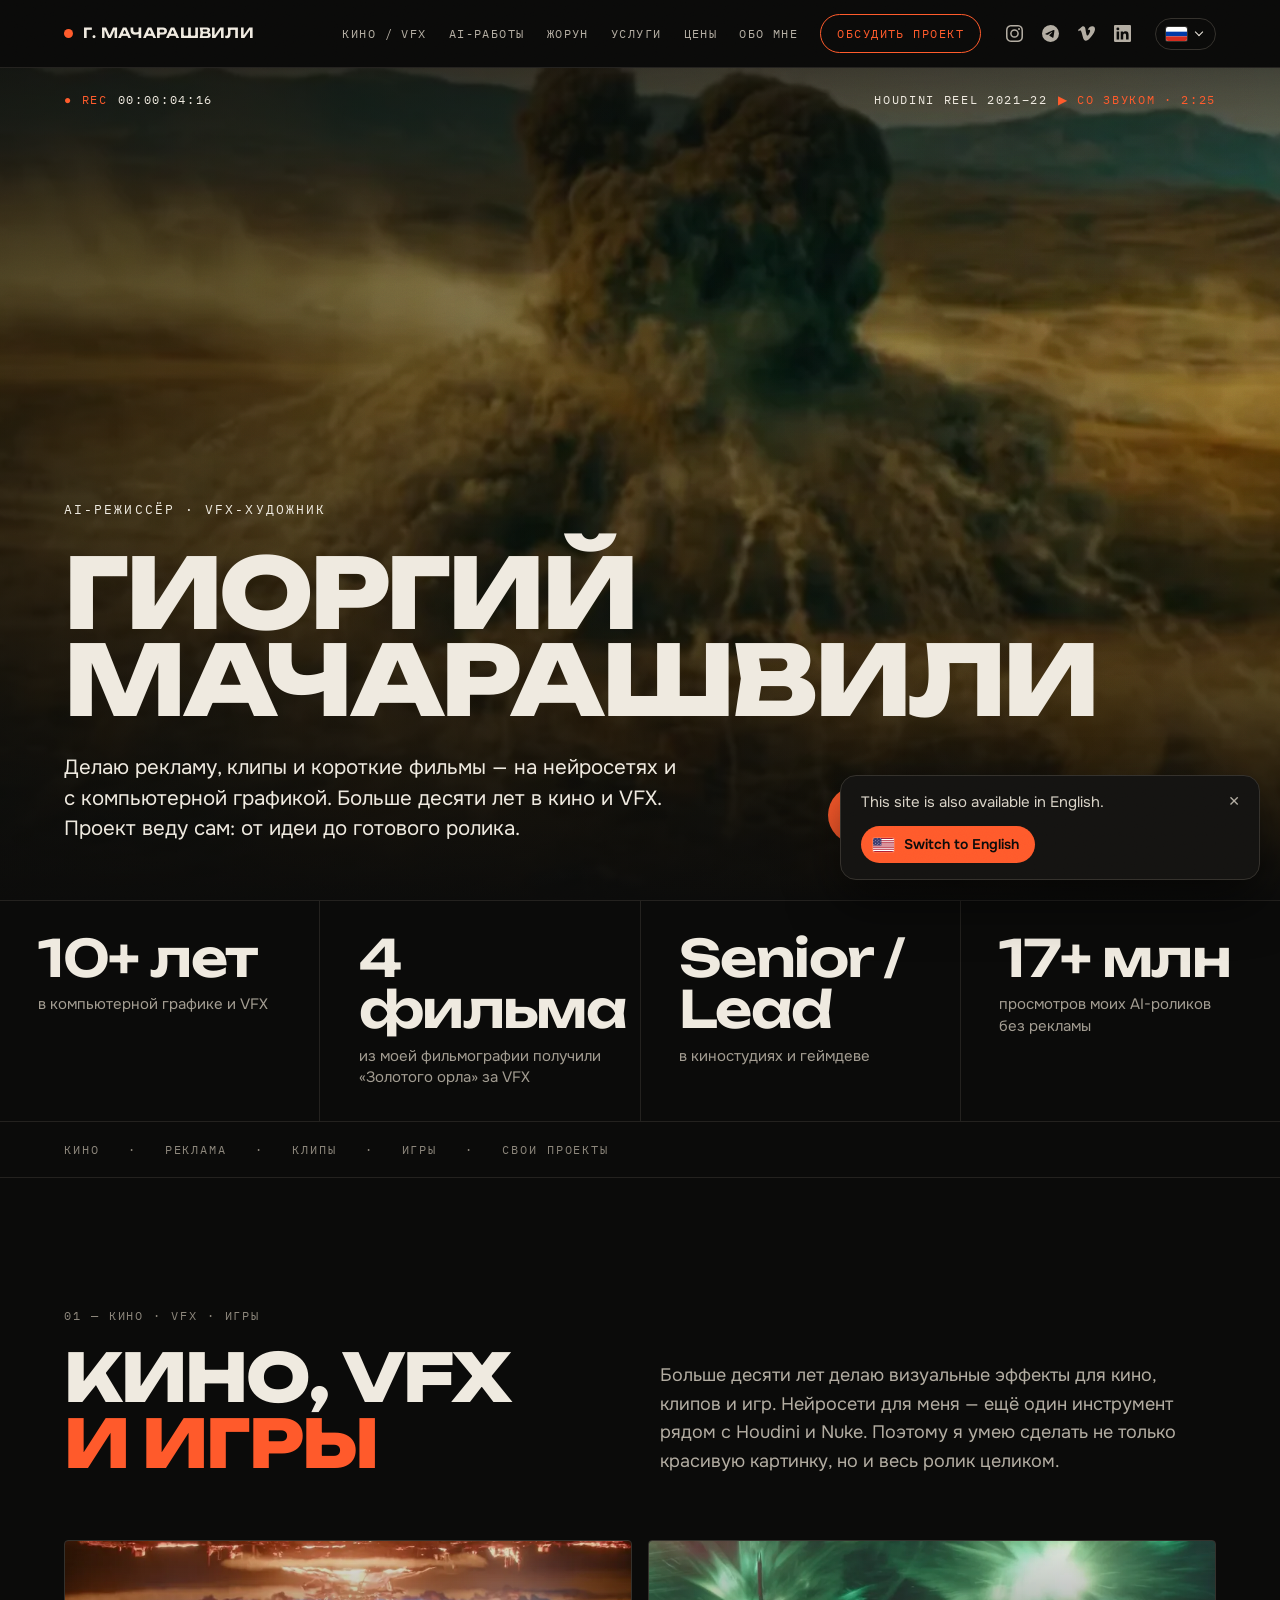
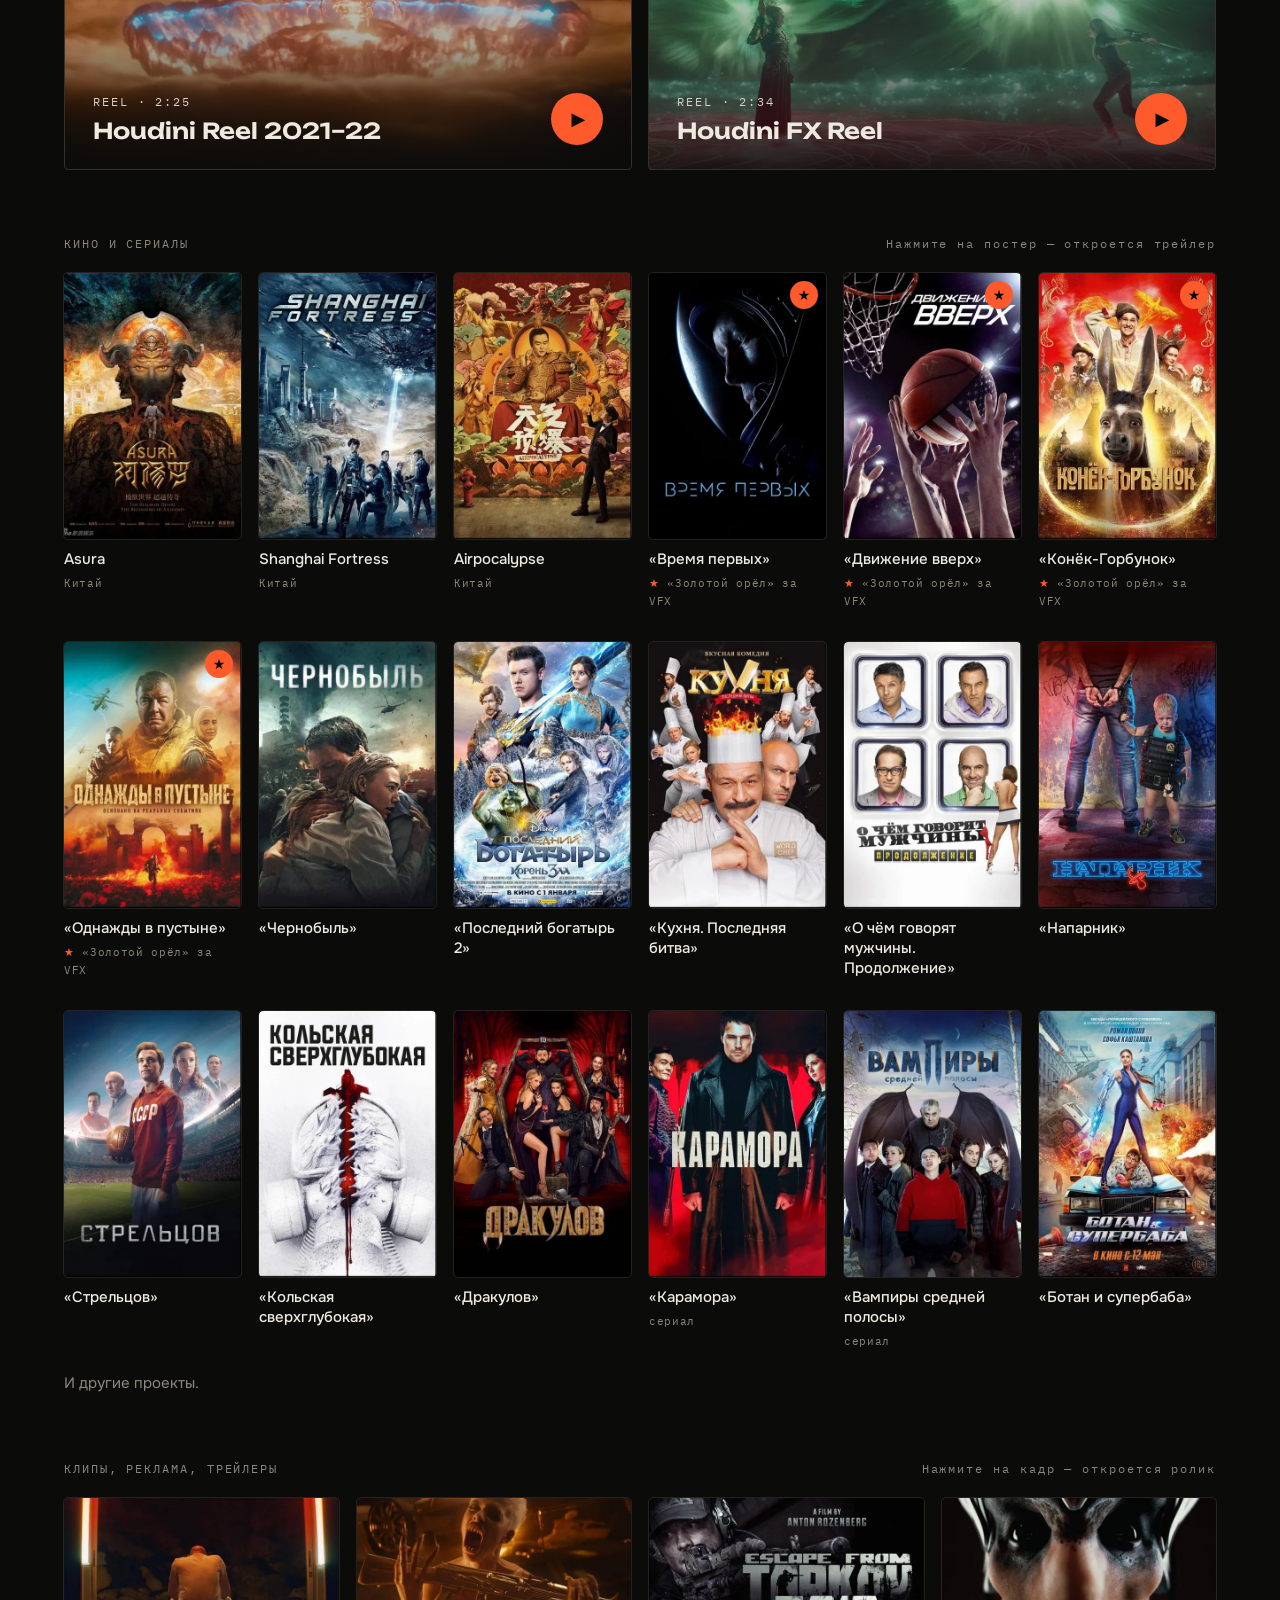
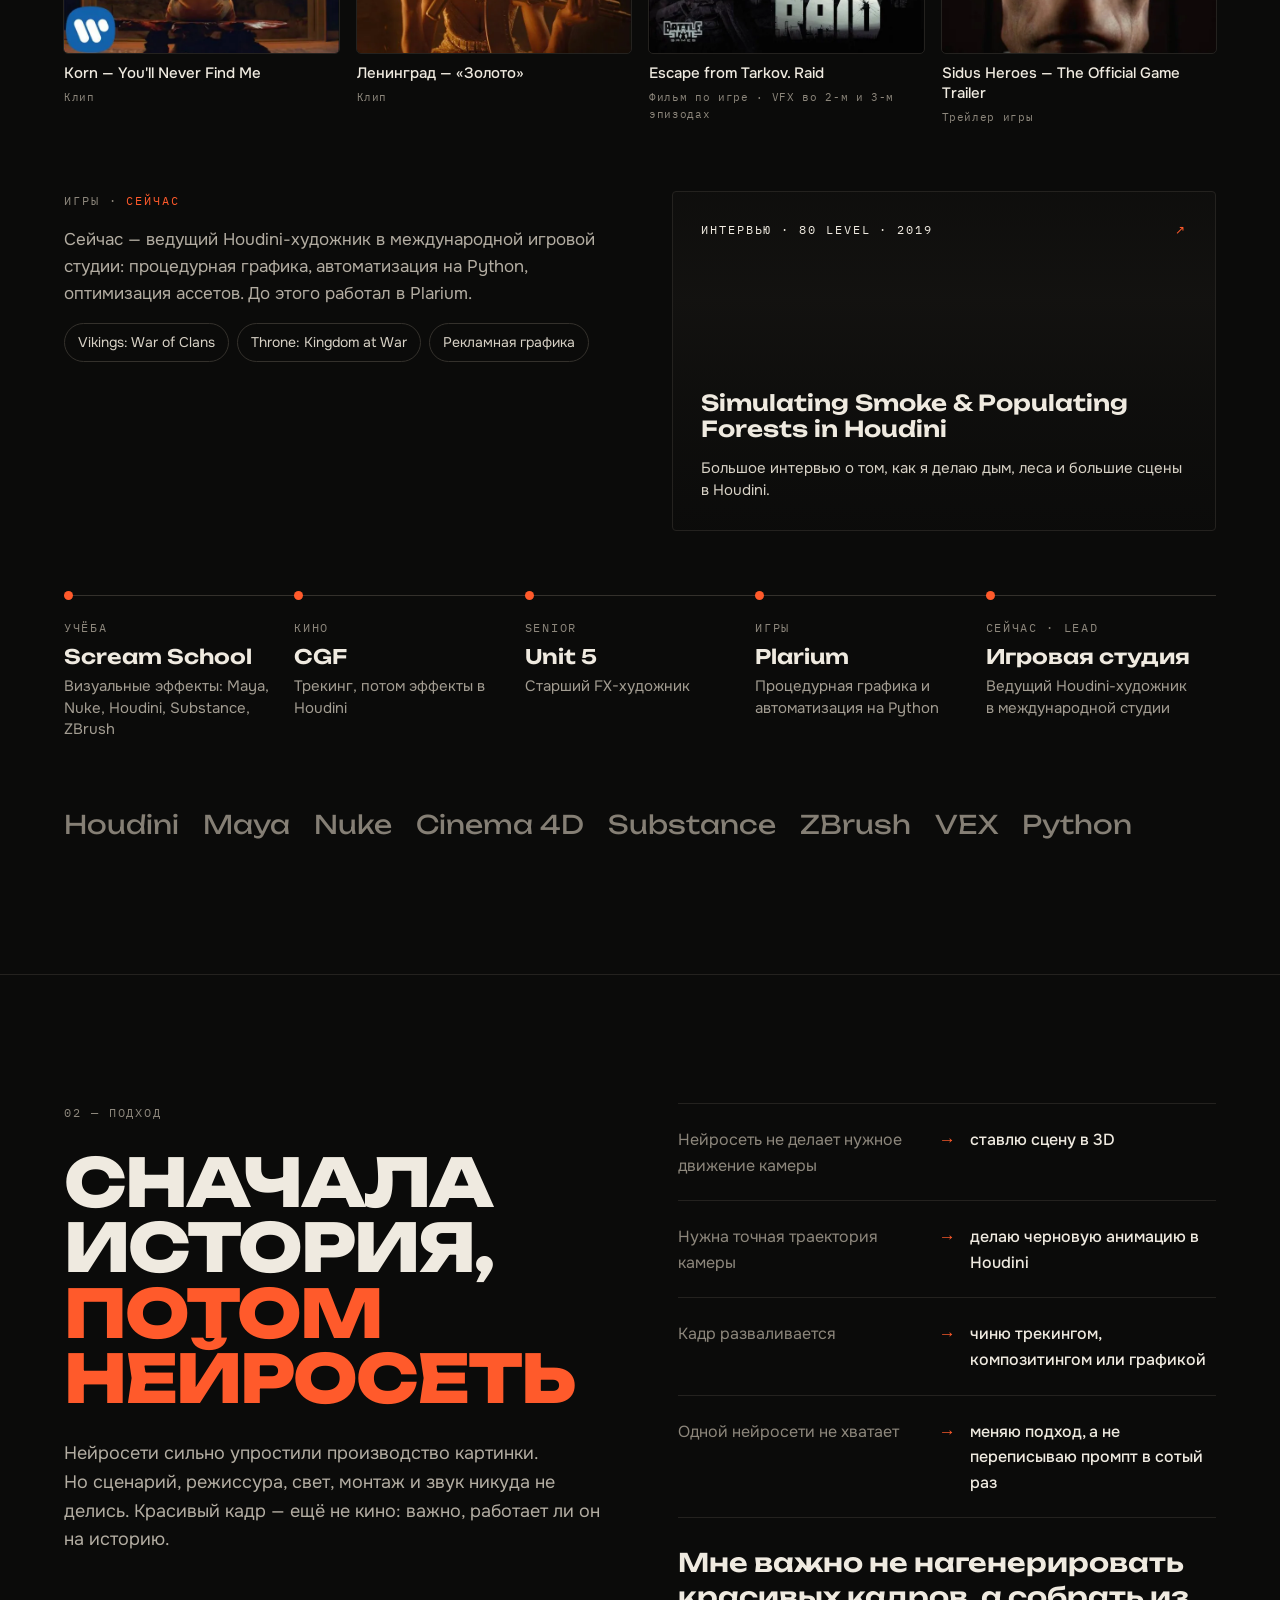
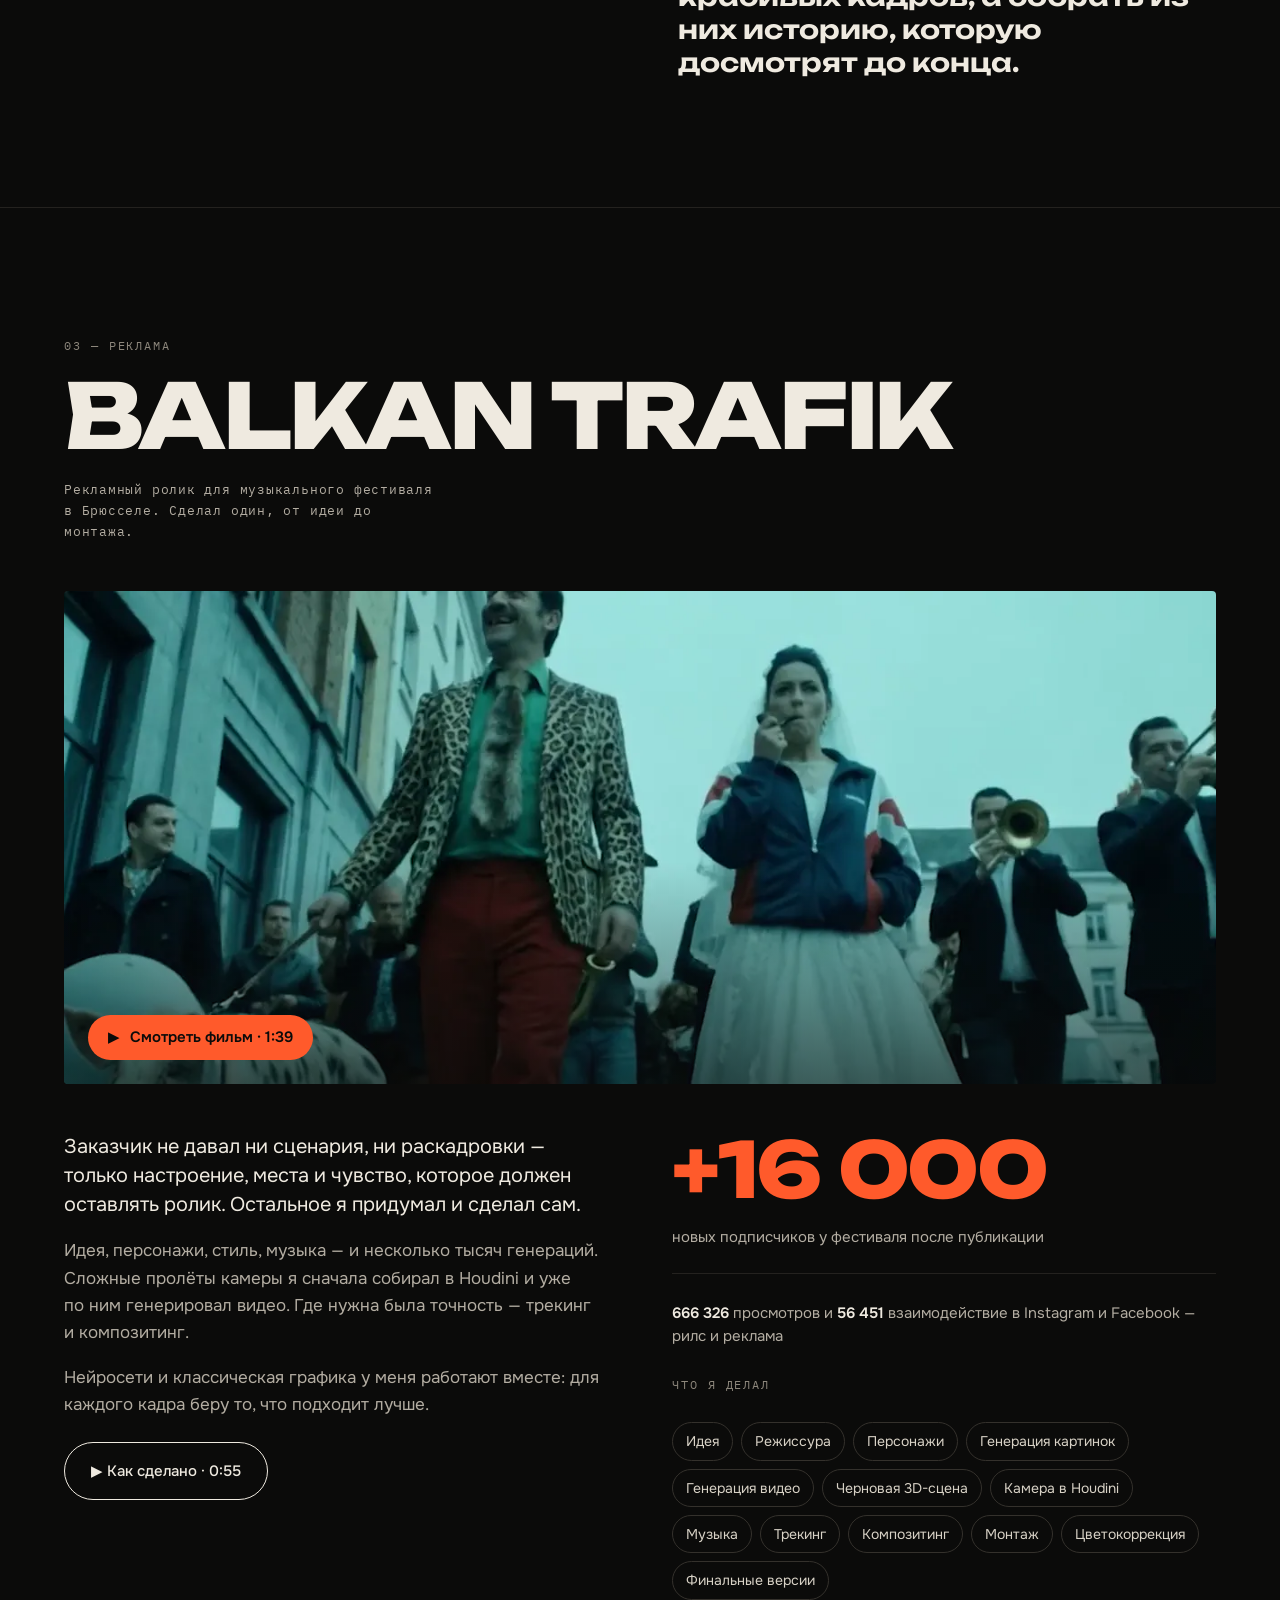
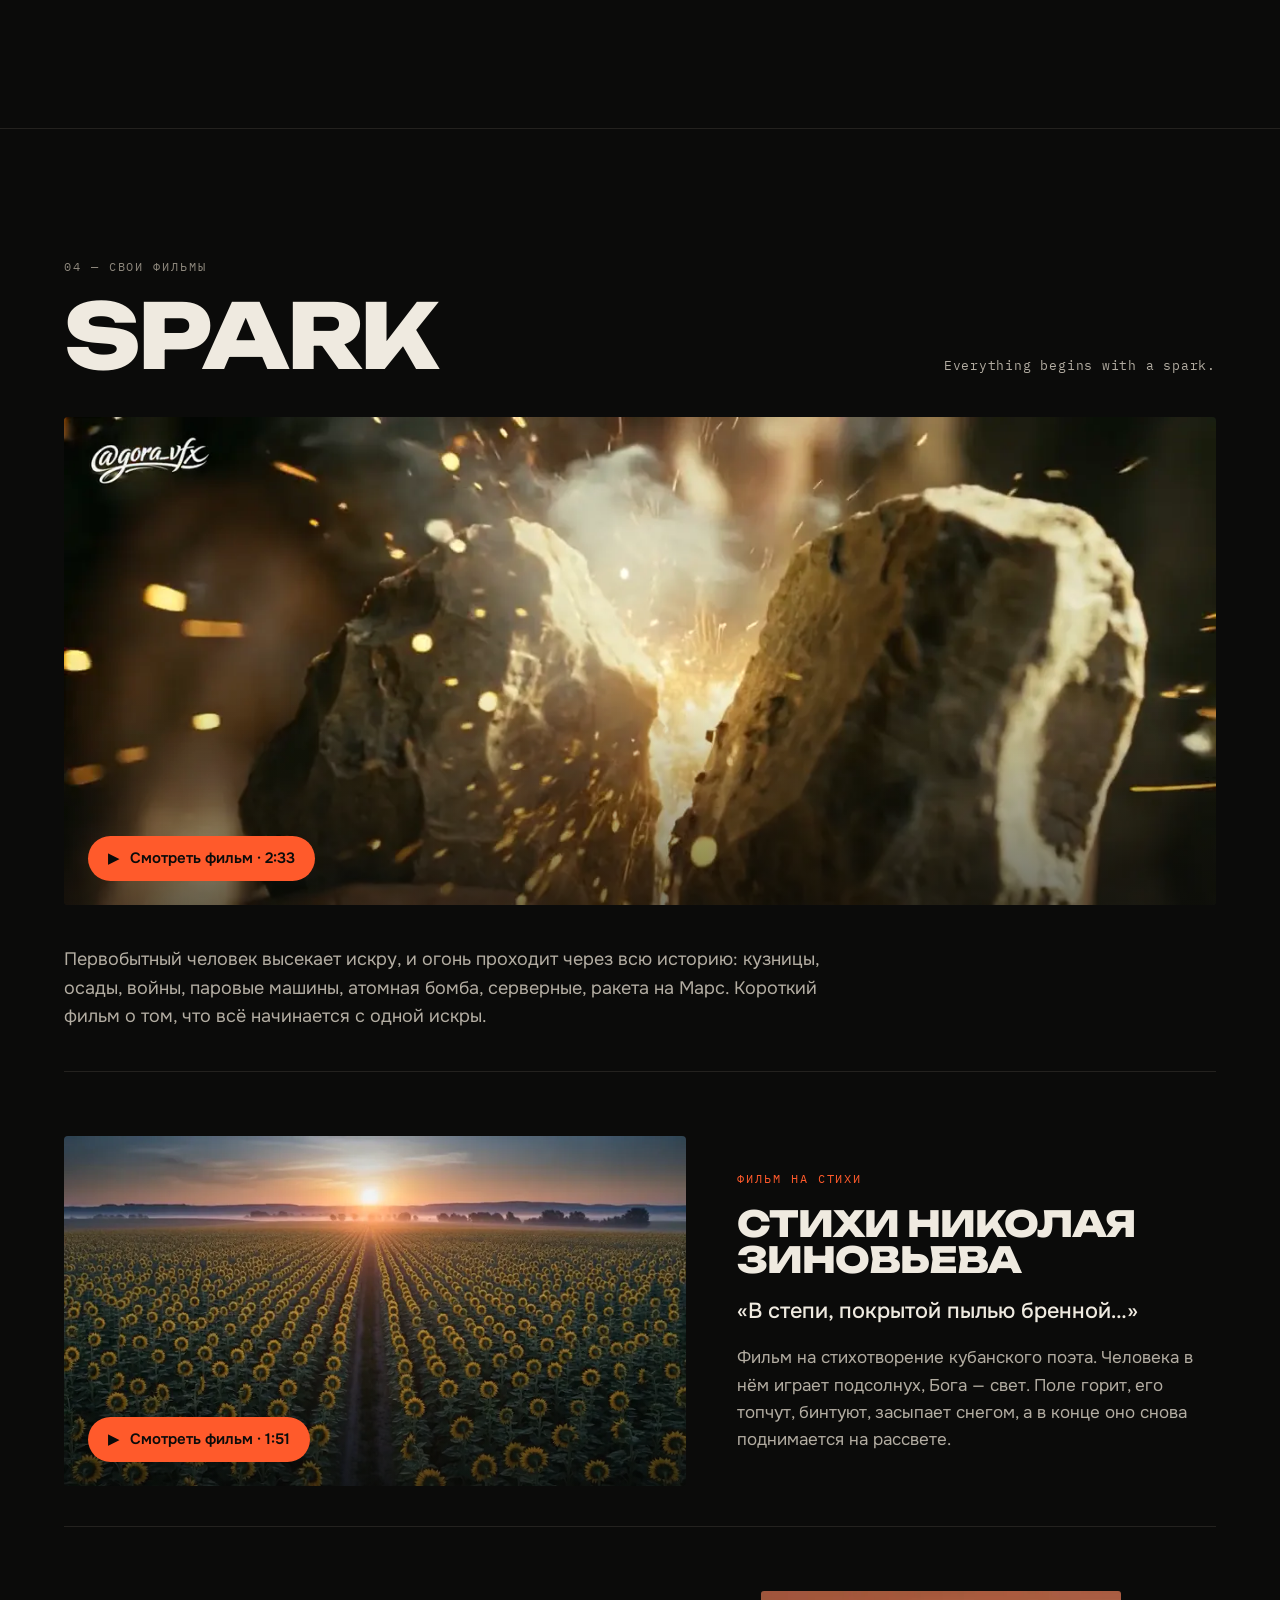
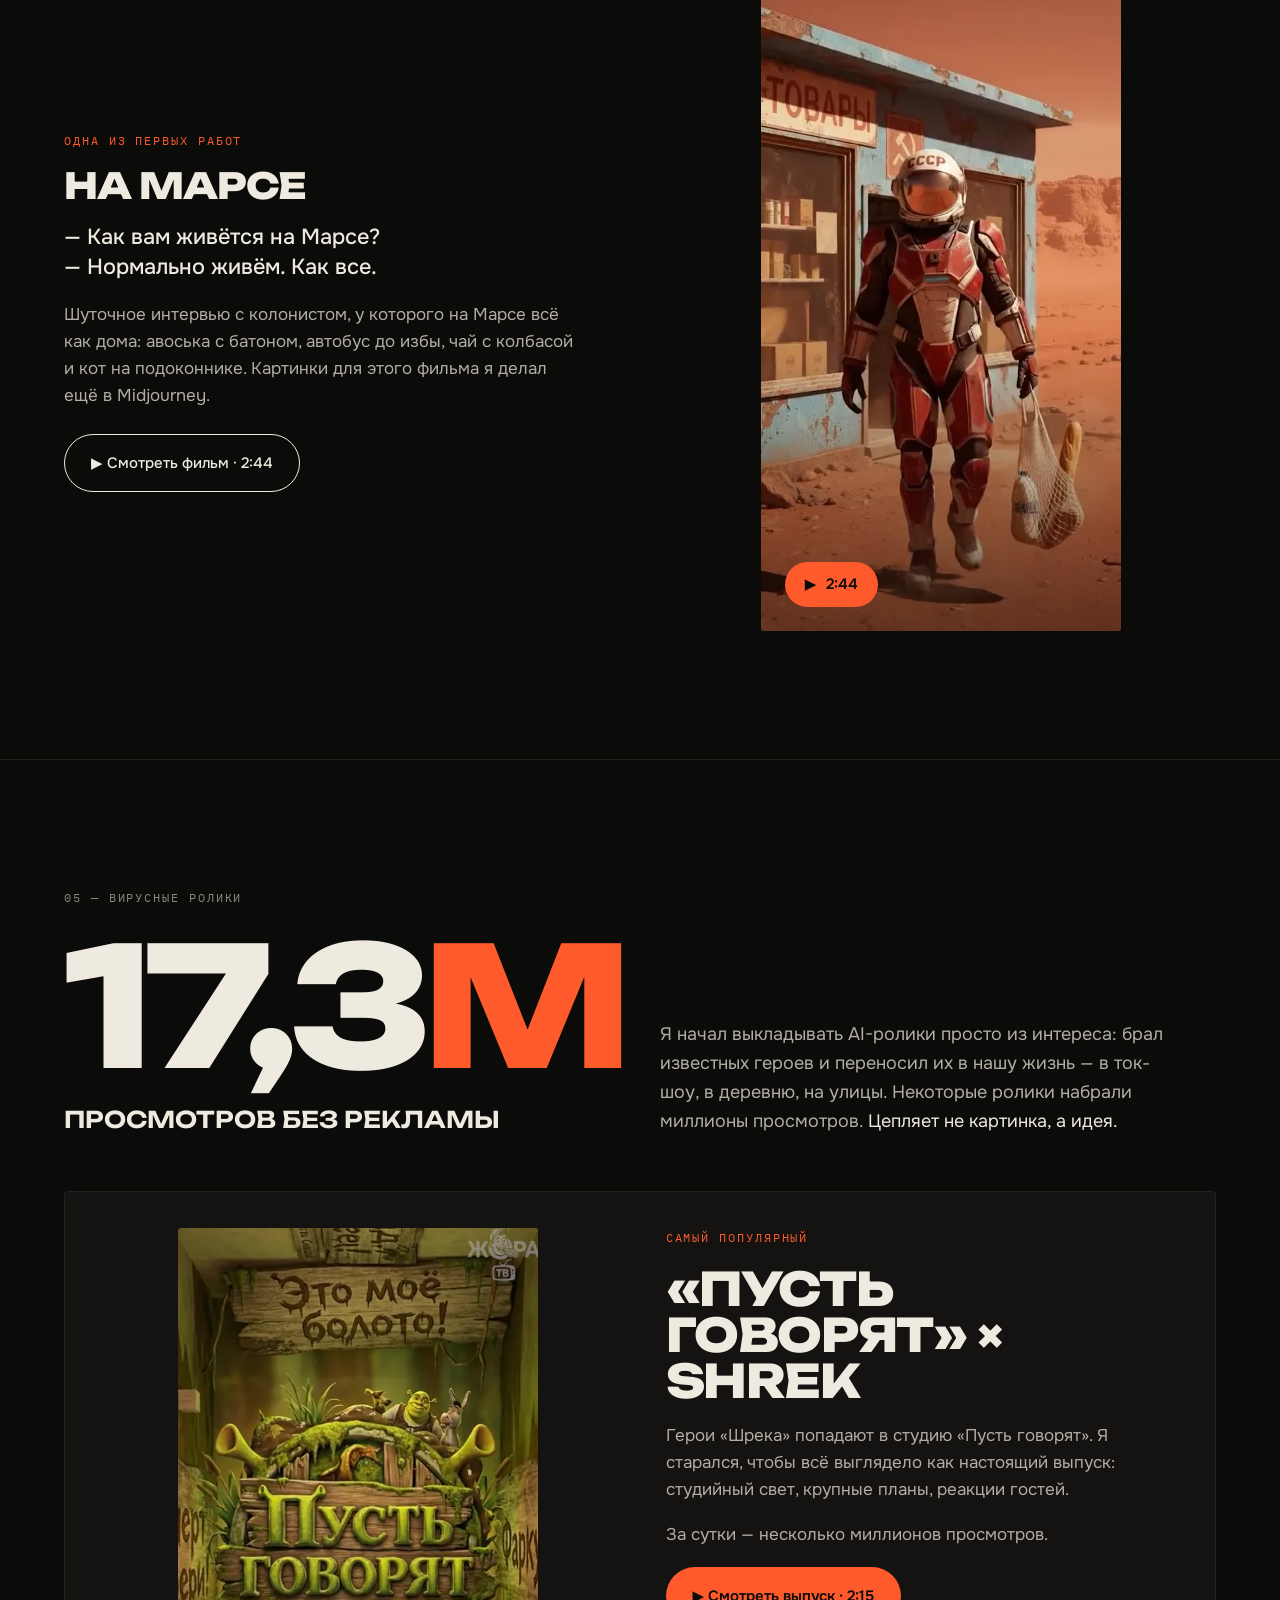
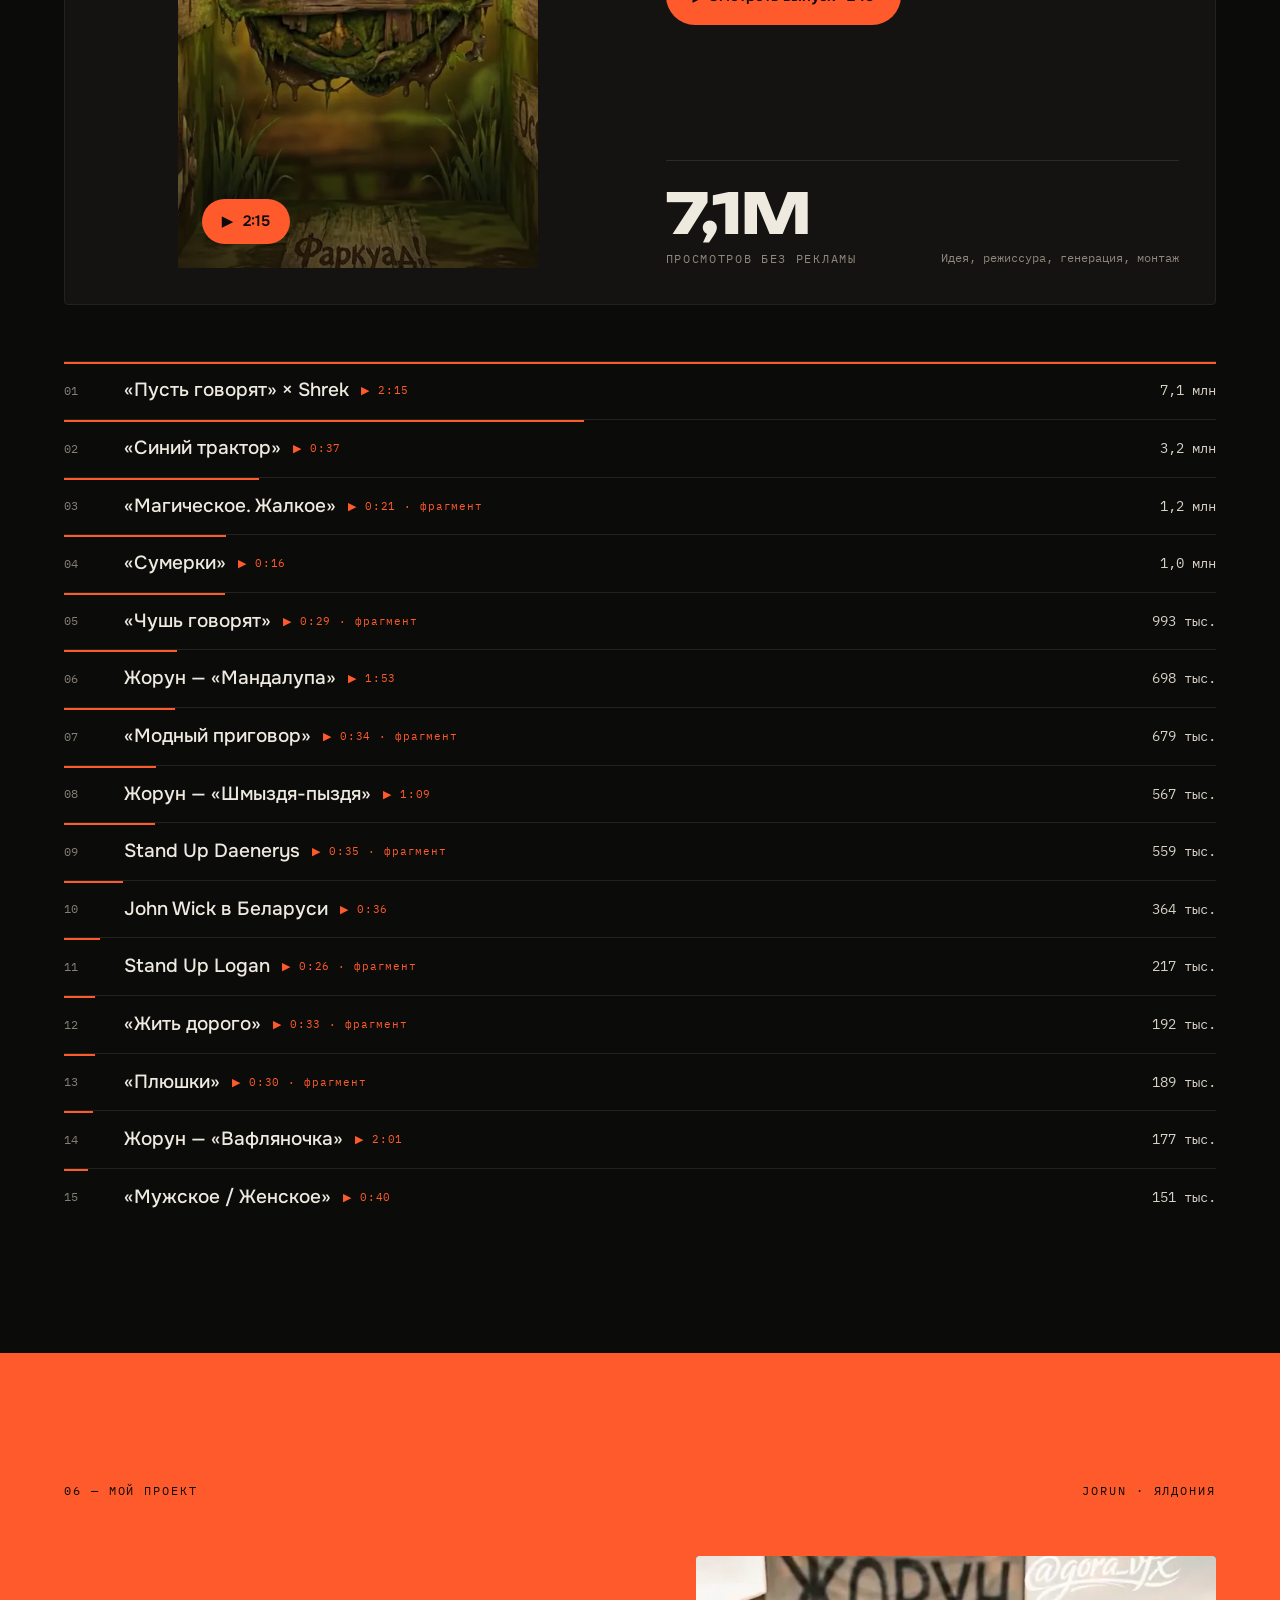
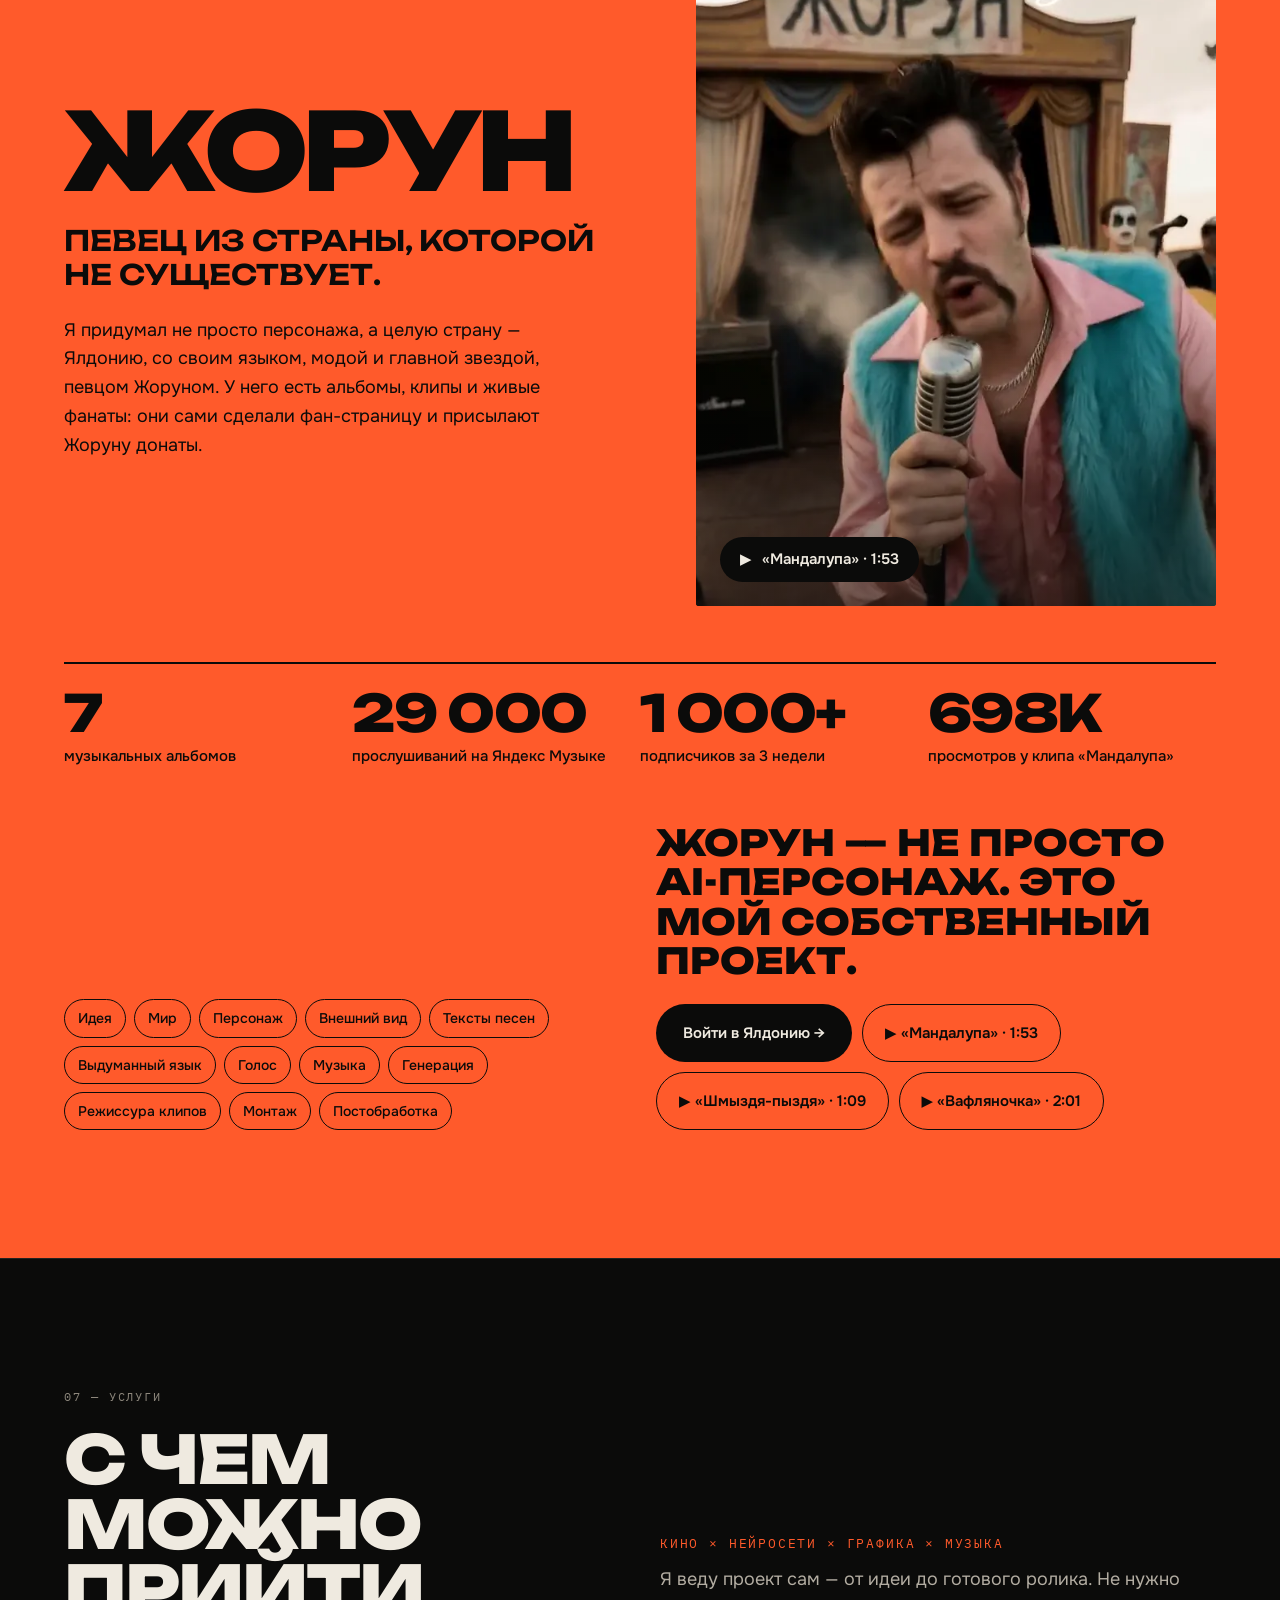
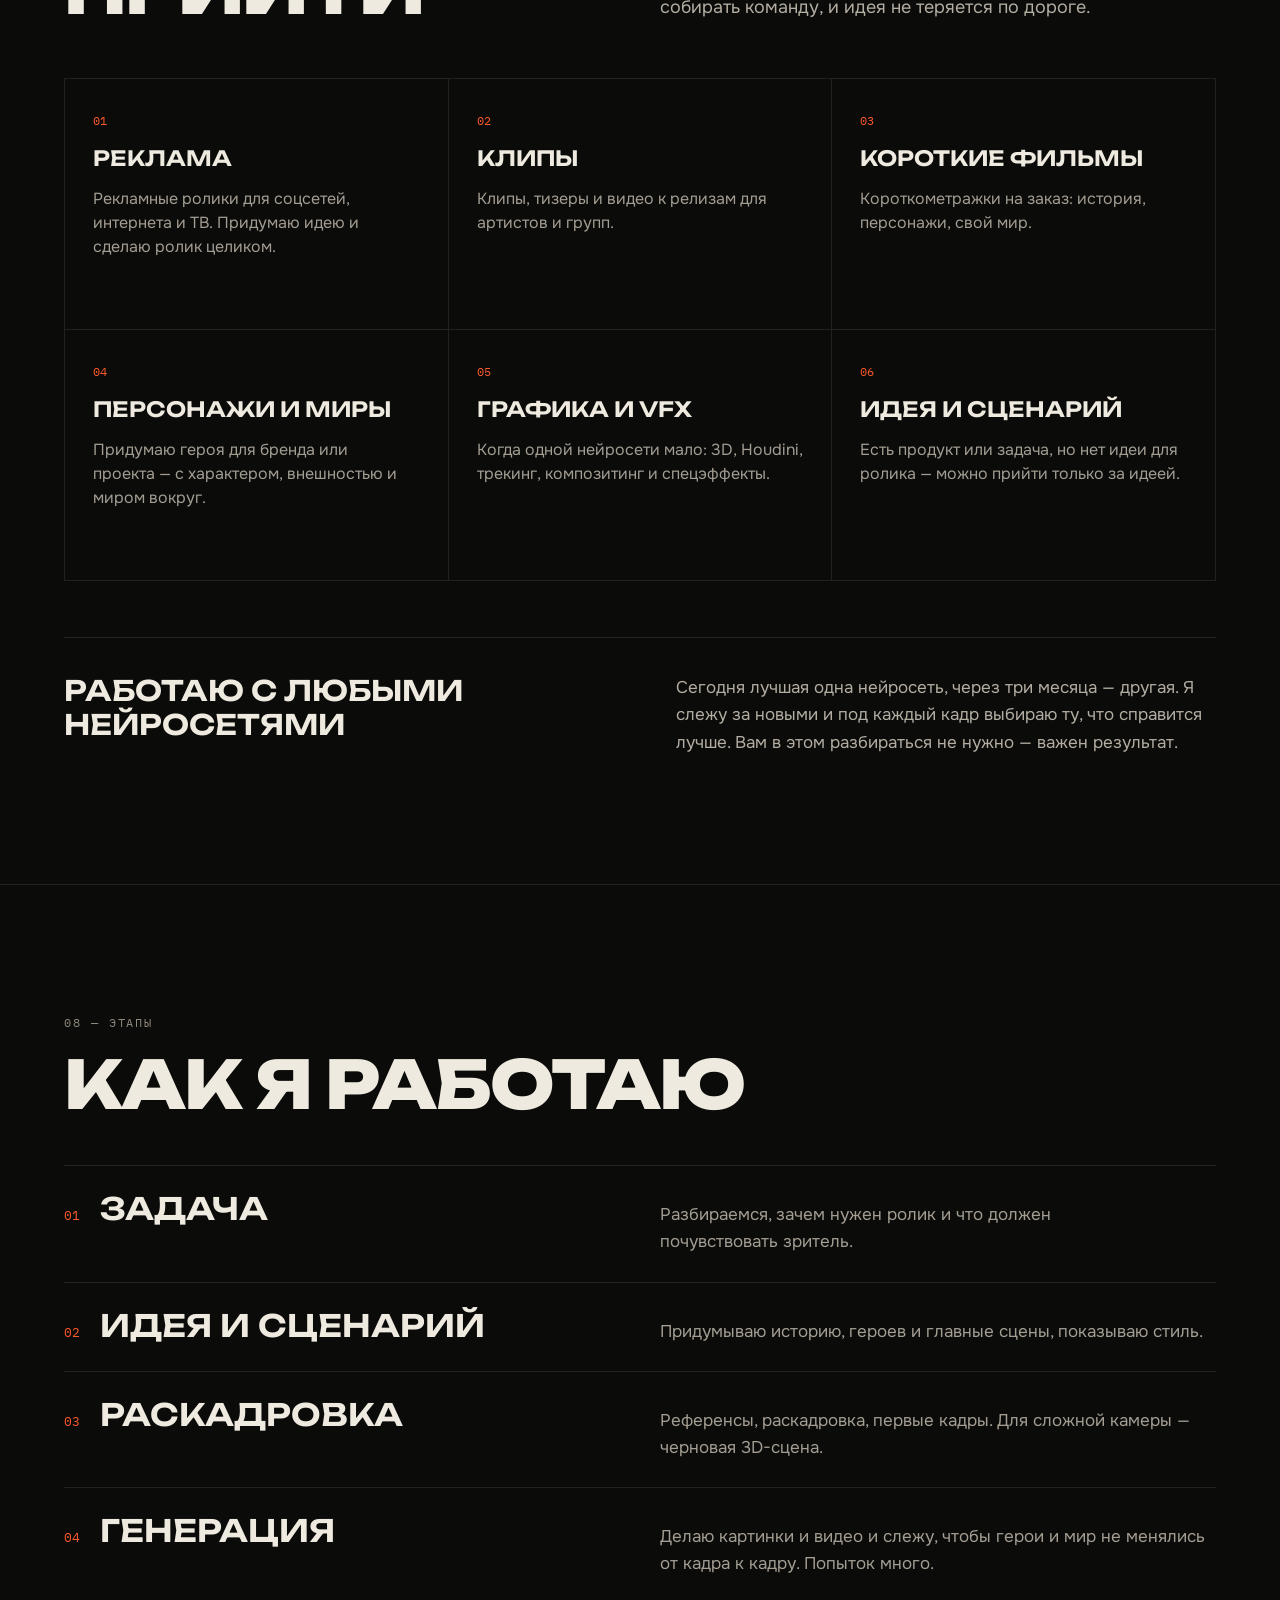
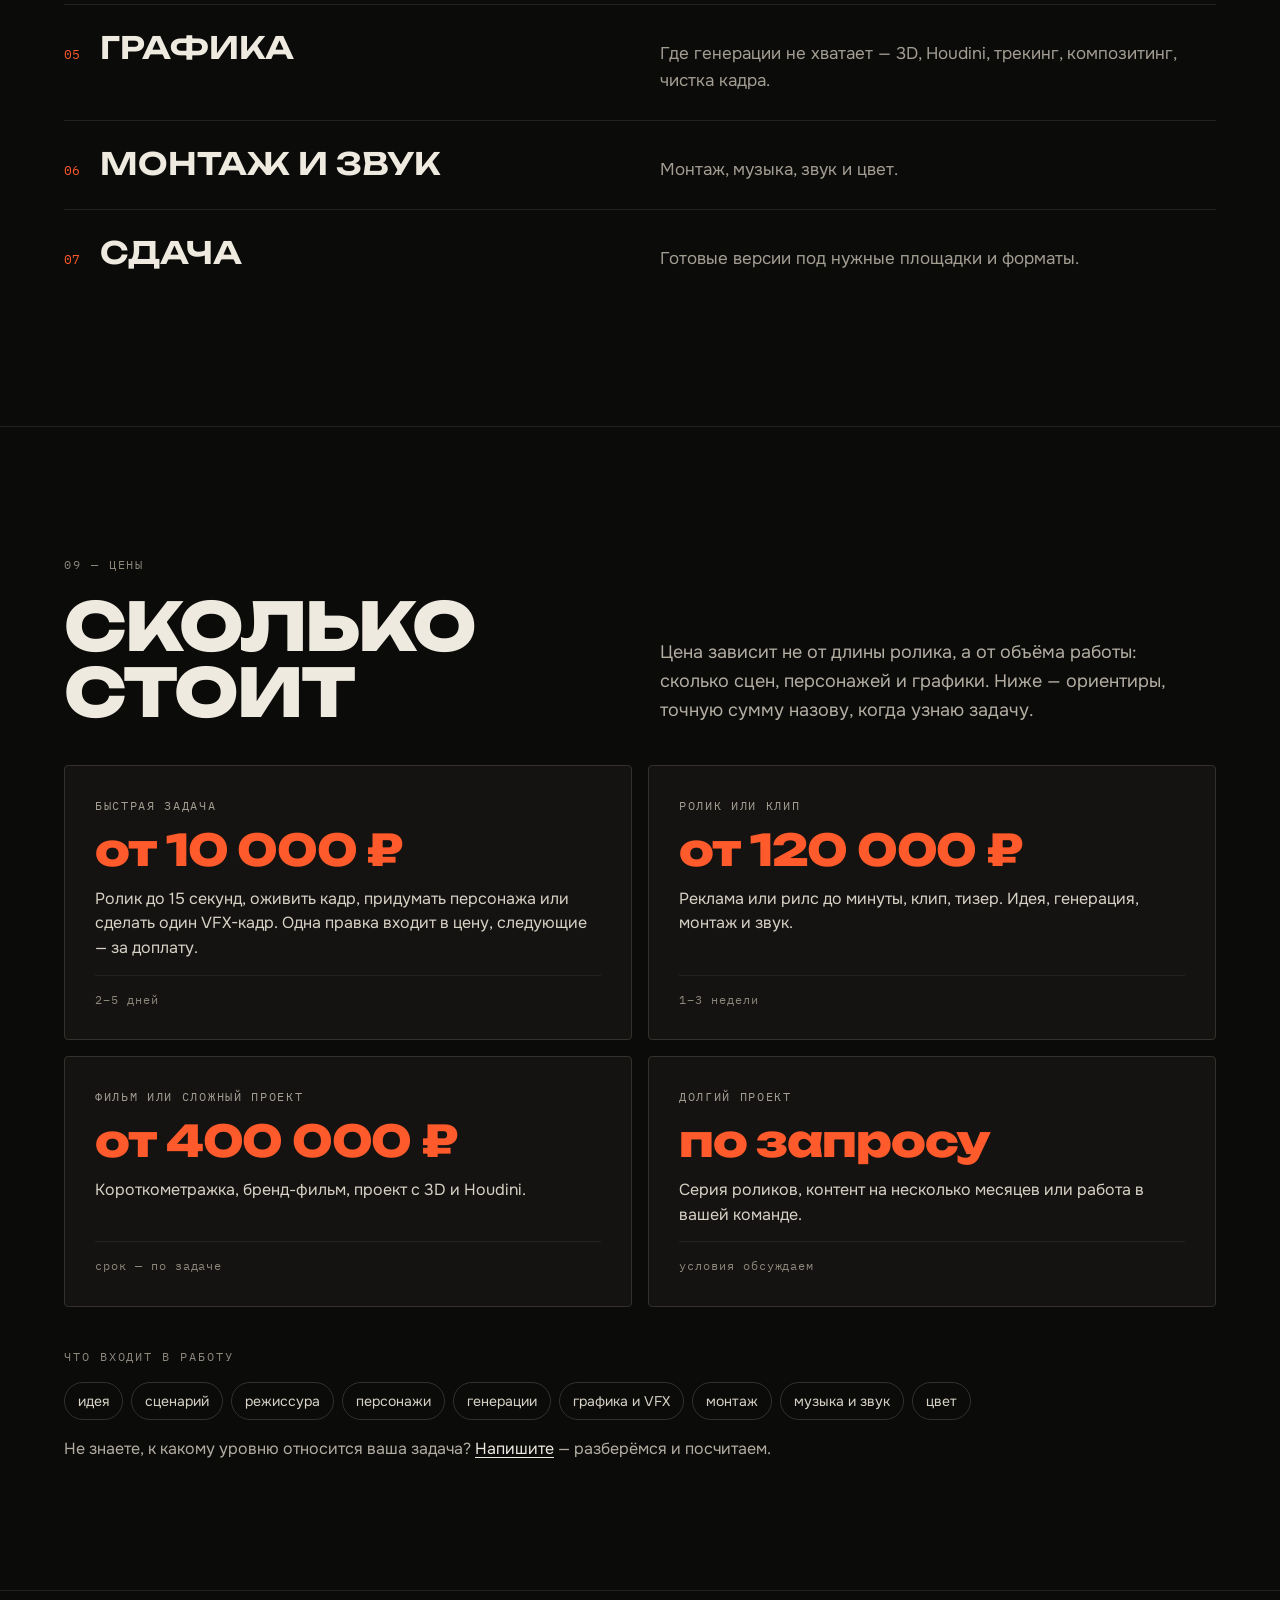
==== commit bb0c0f90: "LinkedIn: значок в шапке, ссылка в подвале и в данных для поисковиков Значок — Font Awesome Free (CC" ====
--- a/index.html
+++ b/index.html
@@ -34,10 +34,10 @@
   <link rel="preload" href="assets/fonts/onest-cyrillic.woff2" as="font" type="font/woff2" crossorigin>
   <link rel="preload" as="image" href="assets/img/hero-wide.webp" media="(min-aspect-ratio: 1/1)">
   <link rel="preload" as="image" href="assets/img/hero-tall.webp" media="(max-aspect-ratio: 1/1)">
-  <link rel="stylesheet" href="assets/css/site.css?v=546d8392">
+  <link rel="stylesheet" href="assets/css/site.css?v=db1f0f67">
   <script>document.documentElement.classList.add('js')</script>
   <script src="assets/js/site.js?v=f21dc6a9" defer></script>
-  <script type="application/ld+json">{"@context": "https://schema.org", "@type": "Person", "name": "Гиоргий Мачарашвили", "alternateName": "Giorgi Macharashvili", "jobTitle": "AI-режиссёр, VFX-художник", "url": "https://goravfx.github.io/", "image": "https://goravfx.github.io/assets/img/portrait.webp", "email": "mailto:gora.vfx@gmail.com", "sameAs": ["https://www.instagram.com/gora_vfx/", "https://t.me/gora_vfx", "https://vimeo.com/user97466918"]}</script>
+  <script type="application/ld+json">{"@context": "https://schema.org", "@type": "Person", "name": "Гиоргий Мачарашвили", "alternateName": "Giorgi Macharashvili", "jobTitle": "AI-режиссёр, VFX-художник", "url": "https://goravfx.github.io/", "image": "https://goravfx.github.io/assets/img/portrait.webp", "email": "mailto:gora.vfx@gmail.com", "sameAs": ["https://www.instagram.com/gora_vfx/", "https://t.me/gora_vfx", "https://vimeo.com/user97466918", "https://www.linkedin.com/in/giorgi-macharashvili-4b369a12b/"]}</script>
 </head>
 
 <body>
@@ -61,12 +61,14 @@
     <a href="https://www.instagram.com/gora_vfx/" target="_blank" rel="noopener" aria-label="Instagram" title="Instagram"><svg viewBox="0 0 24 24" aria-hidden="true" focusable="false"><path d="M7.0301.084c-1.2768.0602-2.1487.264-2.911.5634-.7888.3075-1.4575.72-2.1228 1.3877-.6652.6677-1.075 1.3368-1.3802 2.127-.2954.7638-.4956 1.6365-.552 2.914-.0564 1.2775-.0689 1.6882-.0626 4.947.0062 3.2586.0206 3.6671.0825 4.9473.061 1.2765.264 2.1482.5635 2.9107.308.7889.72 1.4573 1.388 2.1228.6679.6655 1.3365 1.0743 2.1285 1.38.7632.295 1.6361.4961 2.9134.552 1.2773.056 1.6884.069 4.9462.0627 3.2578-.0062 3.668-.0207 4.9478-.0814 1.28-.0607 2.147-.2652 2.9098-.5633.7889-.3086 1.4578-.72 2.1228-1.3881.665-.6682 1.0745-1.3378 1.3795-2.1284.2957-.7632.4966-1.636.552-2.9124.056-1.2809.0692-1.6898.063-4.948-.0063-3.2583-.021-3.6668-.0817-4.9465-.0607-1.2797-.264-2.1487-.5633-2.9117-.3084-.7889-.72-1.4568-1.3876-2.1228C21.2982 1.33 20.628.9208 19.8378.6165 19.074.321 18.2017.1197 16.9244.0645 15.6471.0093 15.236-.005 11.977.0014 8.718.0076 8.31.0215 7.0301.0839m.1402 21.6932c-1.17-.0509-1.8053-.2453-2.2287-.408-.5606-.216-.96-.4771-1.3819-.895-.422-.4178-.6811-.8186-.9-1.378-.1644-.4234-.3624-1.058-.4171-2.228-.0595-1.2645-.072-1.6442-.079-4.848-.007-3.2037.0053-3.583.0607-4.848.05-1.169.2456-1.805.408-2.2282.216-.5613.4762-.96.895-1.3816.4188-.4217.8184-.6814 1.3783-.9003.423-.1651 1.0575-.3614 2.227-.4171 1.2655-.06 1.6447-.072 4.848-.079 3.2033-.007 3.5835.005 4.8495.0608 1.169.0508 1.8053.2445 2.228.408.5608.216.96.4754 1.3816.895.4217.4194.6816.8176.9005 1.3787.1653.4217.3617 1.056.4169 2.2263.0602 1.2655.0739 1.645.0796 4.848.0058 3.203-.0055 3.5834-.061 4.848-.051 1.17-.245 1.8055-.408 2.2294-.216.5604-.4763.96-.8954 1.3814-.419.4215-.8181.6811-1.3783.9-.4224.1649-1.0577.3617-2.2262.4174-1.2656.0595-1.6448.072-4.8493.079-3.2045.007-3.5825-.006-4.848-.0608M16.953 5.5864A1.44 1.44 0 1 0 18.39 4.144a1.44 1.44 0 0 0-1.437 1.4424M5.8385 12.012c.0067 3.4032 2.7706 6.1557 6.173 6.1493 3.4026-.0065 6.157-2.7701 6.1506-6.1733-.0065-3.4032-2.771-6.1565-6.174-6.1498-3.403.0067-6.156 2.771-6.1496 6.1738M8 12.0077a4 4 0 1 1 4.008 3.9921A3.9996 3.9996 0 0 1 8 12.0077"/></svg></a>
     <a href="https://t.me/gora_vfx" target="_blank" rel="noopener" aria-label="Telegram" title="Telegram"><svg viewBox="0 0 24 24" aria-hidden="true" focusable="false"><path d="M11.944 0A12 12 0 0 0 0 12a12 12 0 0 0 12 12 12 12 0 0 0 12-12A12 12 0 0 0 12 0a12 12 0 0 0-.056 0zm4.962 7.224c.1-.002.321.023.465.14a.506.506 0 0 1 .171.325c.016.093.036.306.02.472-.18 1.898-.962 6.502-1.36 8.627-.168.9-.499 1.201-.82 1.23-.696.065-1.225-.46-1.9-.902-1.056-.693-1.653-1.124-2.678-1.8-1.185-.78-.417-1.21.258-1.91.177-.184 3.247-2.977 3.307-3.23.007-.032.014-.15-.056-.212s-.174-.041-.249-.024c-.106.024-1.793 1.14-5.061 3.345-.48.33-.913.49-1.302.48-.428-.008-1.252-.241-1.865-.44-.752-.245-1.349-.374-1.297-.789.027-.216.325-.437.893-.663 3.498-1.524 5.83-2.529 6.998-3.014 3.332-1.386 4.025-1.627 4.476-1.635z"/></svg></a>
     <a href="https://vimeo.com/user97466918" target="_blank" rel="noopener" aria-label="Vimeo" title="Vimeo"><svg viewBox="0 0 24 24" aria-hidden="true" focusable="false"><path d="M23.9765 6.4168c-.105 2.338-1.739 5.5429-4.894 9.6088-3.2679 4.247-6.0258 6.3699-8.2898 6.3699-1.409 0-2.578-1.294-3.553-3.881l-1.9179-7.1138c-.719-2.584-1.488-3.878-2.312-3.878-.179 0-.806.378-1.8809 1.132l-1.129-1.457a315.06 315.06 0 003.501-3.1279c1.579-1.368 2.765-2.085 3.5539-2.159 1.867-.18 3.016 1.1 3.447 3.838.465 2.953.789 4.789.971 5.5069.5389 2.45 1.1309 3.674 1.7759 3.674.502 0 1.256-.796 2.265-2.385 1.004-1.589 1.54-2.797 1.612-3.628.144-1.371-.395-2.061-1.614-2.061-.574 0-1.167.121-1.777.391 1.186-3.8679 3.434-5.7568 6.7619-5.6368 2.4729.06 3.6279 1.664 3.4929 4.7969z"/></svg></a>
+    <a href="https://www.linkedin.com/in/giorgi-macharashvili-4b369a12b/" target="_blank" rel="noopener" aria-label="LinkedIn" title="LinkedIn"><svg viewBox="0 32 448 448" aria-hidden="true" focusable="false"><!-- Font Awesome Free 7.3.1 by @fontawesome - https://fontawesome.com License - https://fontawesome.com/license/free (Icons: CC BY 4.0, Fonts: SIL OFL 1.1, Code: MIT License) Copyright 2026 Fonticons, Inc. --><path d="M416 32L31.9 32C14.3 32 0 46.5 0 64.3L0 447.7C0 465.5 14.3 480 31.9 480L416 480c17.6 0 32-14.5 32-32.3l0-383.4C448 46.5 433.6 32 416 32zM135.4 416l-66.4 0 0-213.8 66.5 0 0 213.8-.1 0zM102.2 96a38.5 38.5 0 1 1 0 77 38.5 38.5 0 1 1 0-77zM384.3 416l-66.4 0 0-104c0-24.8-.5-56.7-34.5-56.7-34.6 0-39.9 27-39.9 54.9l0 105.8-66.4 0 0-213.8 63.7 0 0 29.2 .9 0c8.9-16.8 30.6-34.5 62.9-34.5 67.2 0 79.7 44.3 79.7 101.9l0 117.2z"/></svg></a>
   </div>
   </nav>
   <div class="soc soc-bar">
     <a href="https://www.instagram.com/gora_vfx/" target="_blank" rel="noopener" aria-label="Instagram" title="Instagram"><svg viewBox="0 0 24 24" aria-hidden="true" focusable="false"><path d="M7.0301.084c-1.2768.0602-2.1487.264-2.911.5634-.7888.3075-1.4575.72-2.1228 1.3877-.6652.6677-1.075 1.3368-1.3802 2.127-.2954.7638-.4956 1.6365-.552 2.914-.0564 1.2775-.0689 1.6882-.0626 4.947.0062 3.2586.0206 3.6671.0825 4.9473.061 1.2765.264 2.1482.5635 2.9107.308.7889.72 1.4573 1.388 2.1228.6679.6655 1.3365 1.0743 2.1285 1.38.7632.295 1.6361.4961 2.9134.552 1.2773.056 1.6884.069 4.9462.0627 3.2578-.0062 3.668-.0207 4.9478-.0814 1.28-.0607 2.147-.2652 2.9098-.5633.7889-.3086 1.4578-.72 2.1228-1.3881.665-.6682 1.0745-1.3378 1.3795-2.1284.2957-.7632.4966-1.636.552-2.9124.056-1.2809.0692-1.6898.063-4.948-.0063-3.2583-.021-3.6668-.0817-4.9465-.0607-1.2797-.264-2.1487-.5633-2.9117-.3084-.7889-.72-1.4568-1.3876-2.1228C21.2982 1.33 20.628.9208 19.8378.6165 19.074.321 18.2017.1197 16.9244.0645 15.6471.0093 15.236-.005 11.977.0014 8.718.0076 8.31.0215 7.0301.0839m.1402 21.6932c-1.17-.0509-1.8053-.2453-2.2287-.408-.5606-.216-.96-.4771-1.3819-.895-.422-.4178-.6811-.8186-.9-1.378-.1644-.4234-.3624-1.058-.4171-2.228-.0595-1.2645-.072-1.6442-.079-4.848-.007-3.2037.0053-3.583.0607-4.848.05-1.169.2456-1.805.408-2.2282.216-.5613.4762-.96.895-1.3816.4188-.4217.8184-.6814 1.3783-.9003.423-.1651 1.0575-.3614 2.227-.4171 1.2655-.06 1.6447-.072 4.848-.079 3.2033-.007 3.5835.005 4.8495.0608 1.169.0508 1.8053.2445 2.228.408.5608.216.96.4754 1.3816.895.4217.4194.6816.8176.9005 1.3787.1653.4217.3617 1.056.4169 2.2263.0602 1.2655.0739 1.645.0796 4.848.0058 3.203-.0055 3.5834-.061 4.848-.051 1.17-.245 1.8055-.408 2.2294-.216.5604-.4763.96-.8954 1.3814-.419.4215-.8181.6811-1.3783.9-.4224.1649-1.0577.3617-2.2262.4174-1.2656.0595-1.6448.072-4.8493.079-3.2045.007-3.5825-.006-4.848-.0608M16.953 5.5864A1.44 1.44 0 1 0 18.39 4.144a1.44 1.44 0 0 0-1.437 1.4424M5.8385 12.012c.0067 3.4032 2.7706 6.1557 6.173 6.1493 3.4026-.0065 6.157-2.7701 6.1506-6.1733-.0065-3.4032-2.771-6.1565-6.174-6.1498-3.403.0067-6.156 2.771-6.1496 6.1738M8 12.0077a4 4 0 1 1 4.008 3.9921A3.9996 3.9996 0 0 1 8 12.0077"/></svg></a>
     <a href="https://t.me/gora_vfx" target="_blank" rel="noopener" aria-label="Telegram" title="Telegram"><svg viewBox="0 0 24 24" aria-hidden="true" focusable="false"><path d="M11.944 0A12 12 0 0 0 0 12a12 12 0 0 0 12 12 12 12 0 0 0 12-12A12 12 0 0 0 12 0a12 12 0 0 0-.056 0zm4.962 7.224c.1-.002.321.023.465.14a.506.506 0 0 1 .171.325c.016.093.036.306.02.472-.18 1.898-.962 6.502-1.36 8.627-.168.9-.499 1.201-.82 1.23-.696.065-1.225-.46-1.9-.902-1.056-.693-1.653-1.124-2.678-1.8-1.185-.78-.417-1.21.258-1.91.177-.184 3.247-2.977 3.307-3.23.007-.032.014-.15-.056-.212s-.174-.041-.249-.024c-.106.024-1.793 1.14-5.061 3.345-.48.33-.913.49-1.302.48-.428-.008-1.252-.241-1.865-.44-.752-.245-1.349-.374-1.297-.789.027-.216.325-.437.893-.663 3.498-1.524 5.83-2.529 6.998-3.014 3.332-1.386 4.025-1.627 4.476-1.635z"/></svg></a>
     <a href="https://vimeo.com/user97466918" target="_blank" rel="noopener" aria-label="Vimeo" title="Vimeo"><svg viewBox="0 0 24 24" aria-hidden="true" focusable="false"><path d="M23.9765 6.4168c-.105 2.338-1.739 5.5429-4.894 9.6088-3.2679 4.247-6.0258 6.3699-8.2898 6.3699-1.409 0-2.578-1.294-3.553-3.881l-1.9179-7.1138c-.719-2.584-1.488-3.878-2.312-3.878-.179 0-.806.378-1.8809 1.132l-1.129-1.457a315.06 315.06 0 003.501-3.1279c1.579-1.368 2.765-2.085 3.5539-2.159 1.867-.18 3.016 1.1 3.447 3.838.465 2.953.789 4.789.971 5.5069.5389 2.45 1.1309 3.674 1.7759 3.674.502 0 1.256-.796 2.265-2.385 1.004-1.589 1.54-2.797 1.612-3.628.144-1.371-.395-2.061-1.614-2.061-.574 0-1.167.121-1.777.391 1.186-3.8679 3.434-5.7568 6.7619-5.6368 2.4729.06 3.6279 1.664 3.4929 4.7969z"/></svg></a>
+    <a href="https://www.linkedin.com/in/giorgi-macharashvili-4b369a12b/" target="_blank" rel="noopener" aria-label="LinkedIn" title="LinkedIn"><svg viewBox="0 32 448 448" aria-hidden="true" focusable="false"><!-- Font Awesome Free 7.3.1 by @fontawesome - https://fontawesome.com License - https://fontawesome.com/license/free (Icons: CC BY 4.0, Fonts: SIL OFL 1.1, Code: MIT License) Copyright 2026 Fonticons, Inc. --><path d="M416 32L31.9 32C14.3 32 0 46.5 0 64.3L0 447.7C0 465.5 14.3 480 31.9 480L416 480c17.6 0 32-14.5 32-32.3l0-383.4C448 46.5 433.6 32 416 32zM135.4 416l-66.4 0 0-213.8 66.5 0 0 213.8-.1 0zM102.2 96a38.5 38.5 0 1 1 0 77 38.5 38.5 0 1 1 0-77zM384.3 416l-66.4 0 0-104c0-24.8-.5-56.7-34.5-56.7-34.6 0-39.9 27-39.9 54.9l0 105.8-66.4 0 0-213.8 63.7 0 0 29.2 .9 0c8.9-16.8 30.6-34.5 62.9-34.5 67.2 0 79.7 44.3 79.7 101.9l0 117.2z"/></svg></a>
   </div>
   <details class="lang">
     <summary class="lang-btn" aria-label="Язык сайта: русский"><span class="flag" aria-hidden="true"><svg viewBox="0 0 30 20" width="21" height="14" focusable="false"><rect width="30" height="20" fill="#fff"/><rect y="6.667" width="30" height="6.667" fill="#0039a6"/><rect y="13.333" width="30" height="6.667" fill="#d52b1e"/></svg></span><span class="lang-code" aria-hidden="true">RU</span><span class="lang-caret" aria-hidden="true"></span></summary>
@@ -1023,6 +1025,7 @@
       <a href="https://www.instagram.com/gora_vfx/" target="_blank" rel="noopener">Instagram</a>
       <a href="https://t.me/gora_vfx" target="_blank" rel="noopener">Telegram</a>
       <a href="https://vimeo.com/user97466918" target="_blank" rel="noopener">Vimeo</a>
+      <a href="https://www.linkedin.com/in/giorgi-macharashvili-4b369a12b/" target="_blank" rel="noopener">LinkedIn</a>
       <a href="https://vk.ru/jorundo" target="_blank" rel="noopener">Жорун · VK</a>
       <a class="mail" href="mailto:gora.vfx@gmail.com">gora.vfx@gmail.com</a>
     </nav>
--- a/assets/css/site.css
+++ b/assets/css/site.css
@@ -322,6 +322,9 @@
   /* Узкий ноутбук: у переключателя языка только флаг, иначе меню не помещается */
   .lang-code { display: none; }
   .lang-btn { padding: 8px 11px 8px 10px; }
+  .site-header { column-gap: 16px; }
+  .nav { gap: 22px; }
+  .soc a { width: 30px; }
 }
 @media (max-width: 479px) {
   /* На телефоне кнопка меню — только значок, переключатель языка — только флаг */
